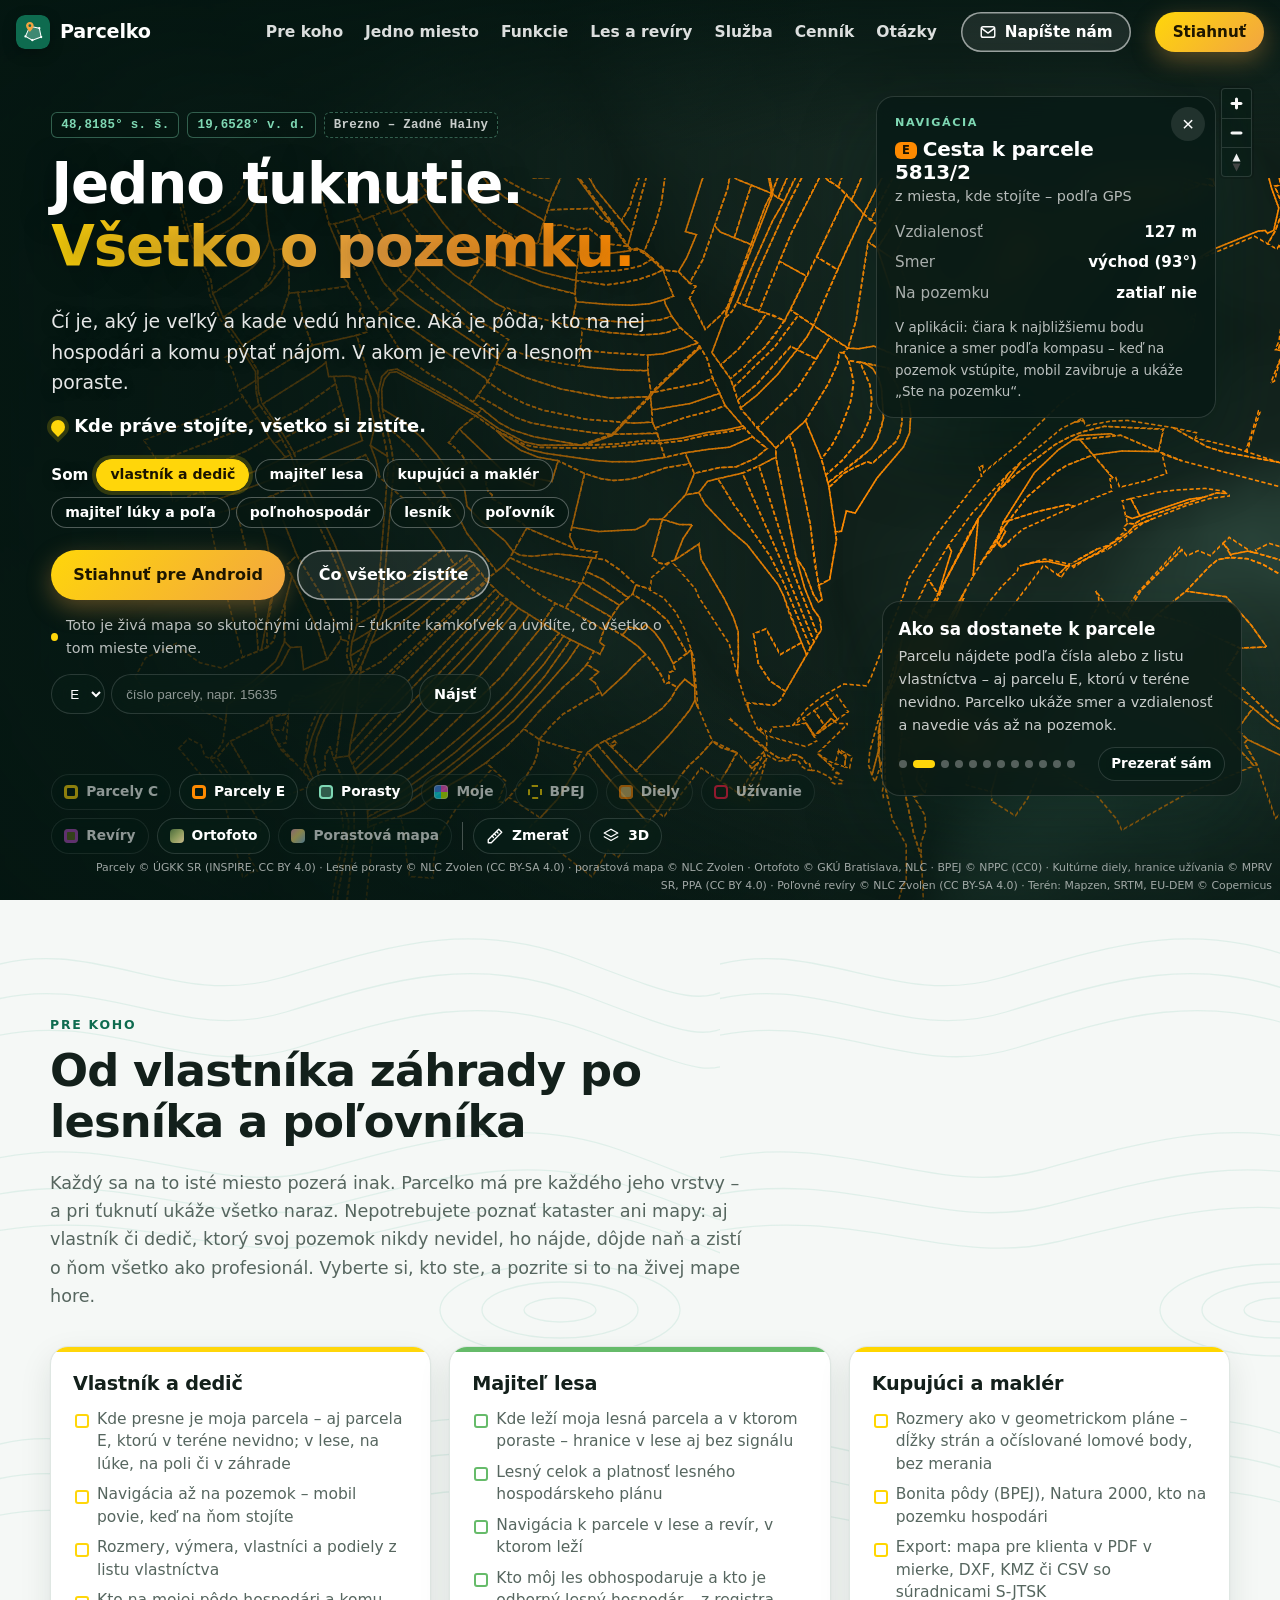
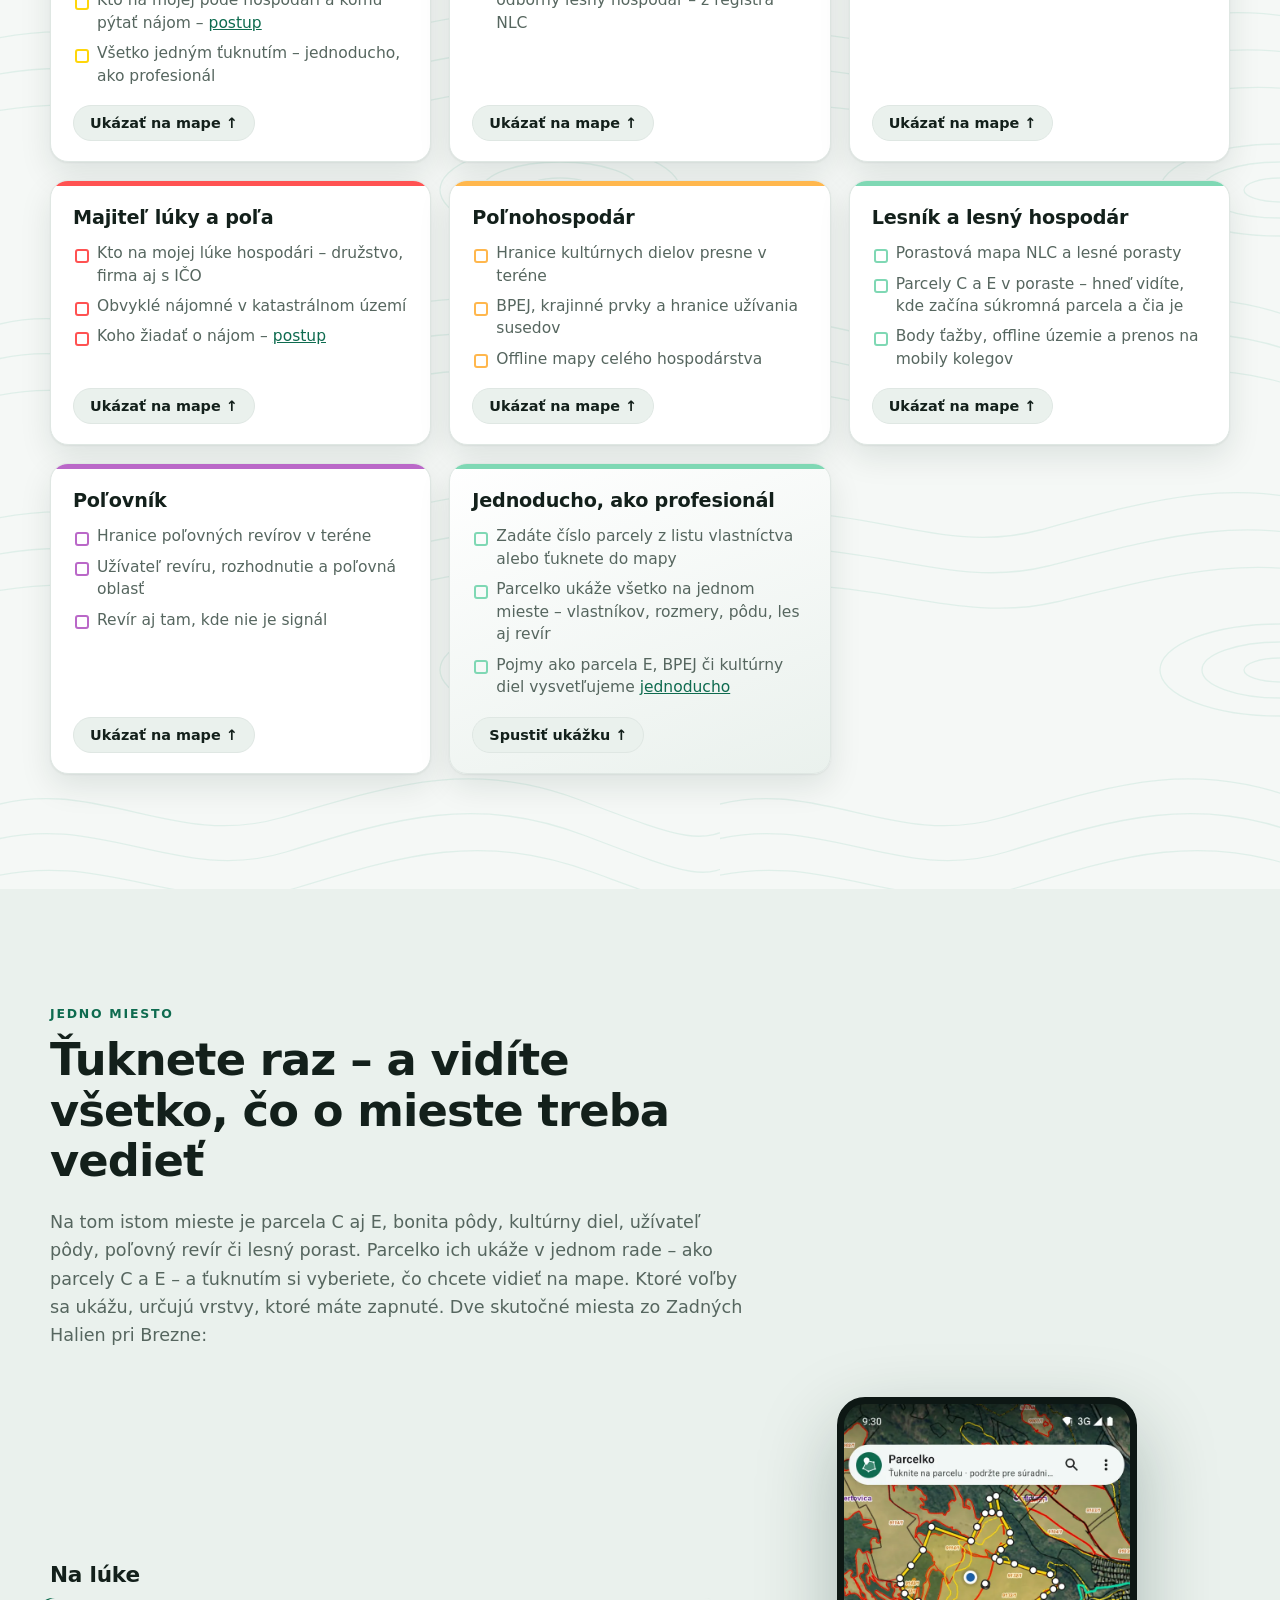
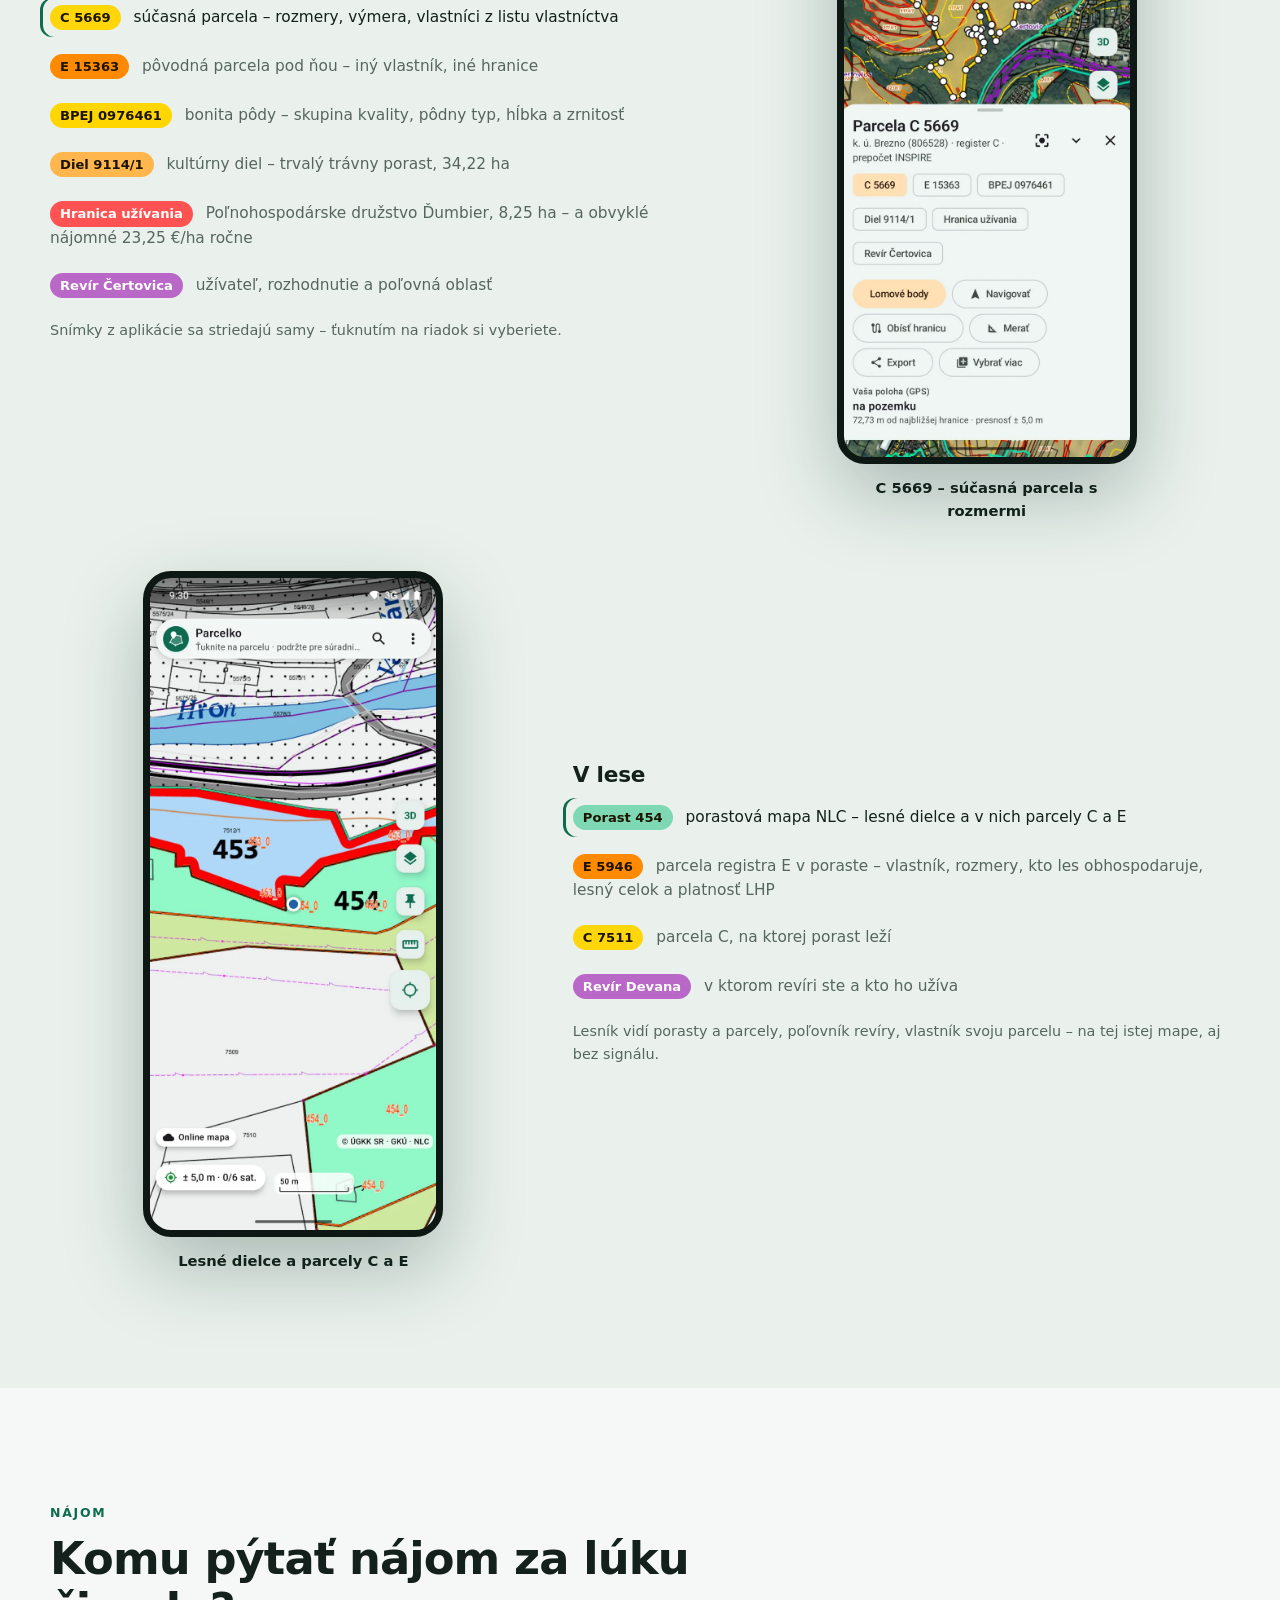
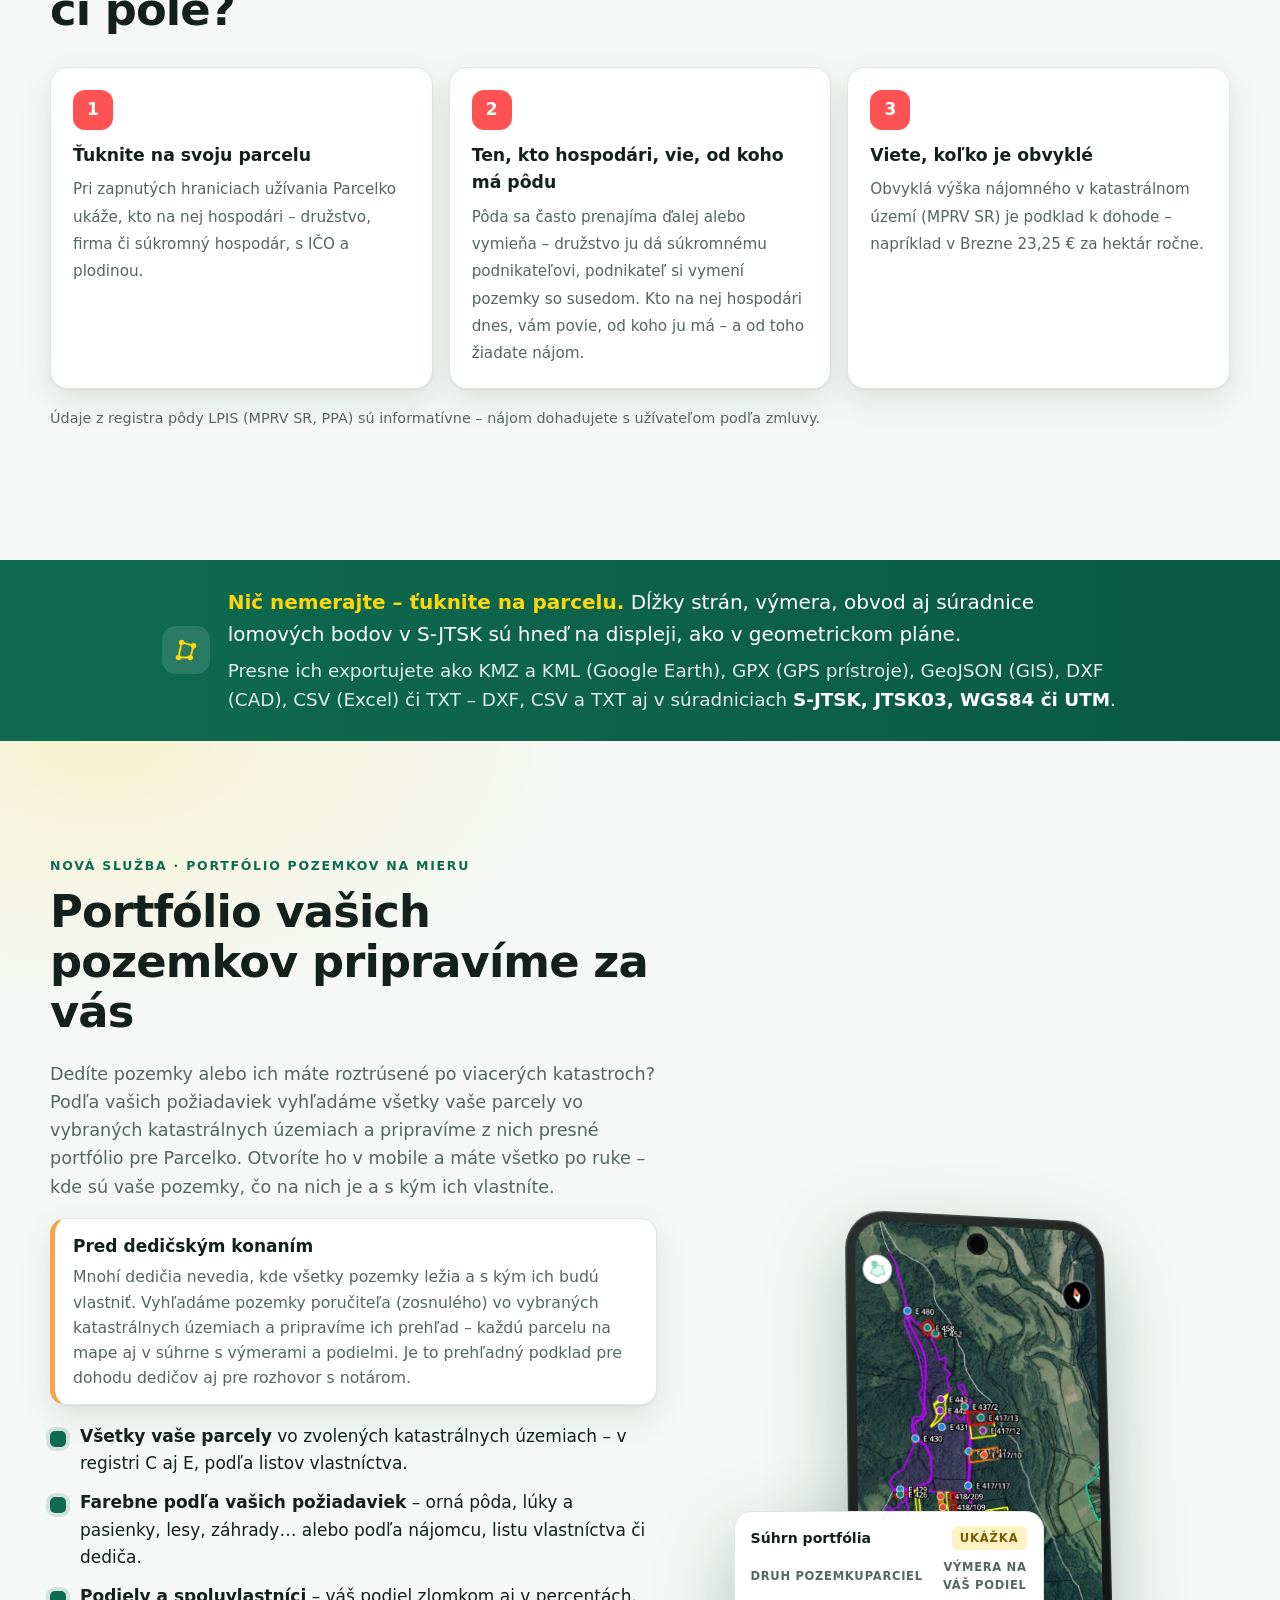
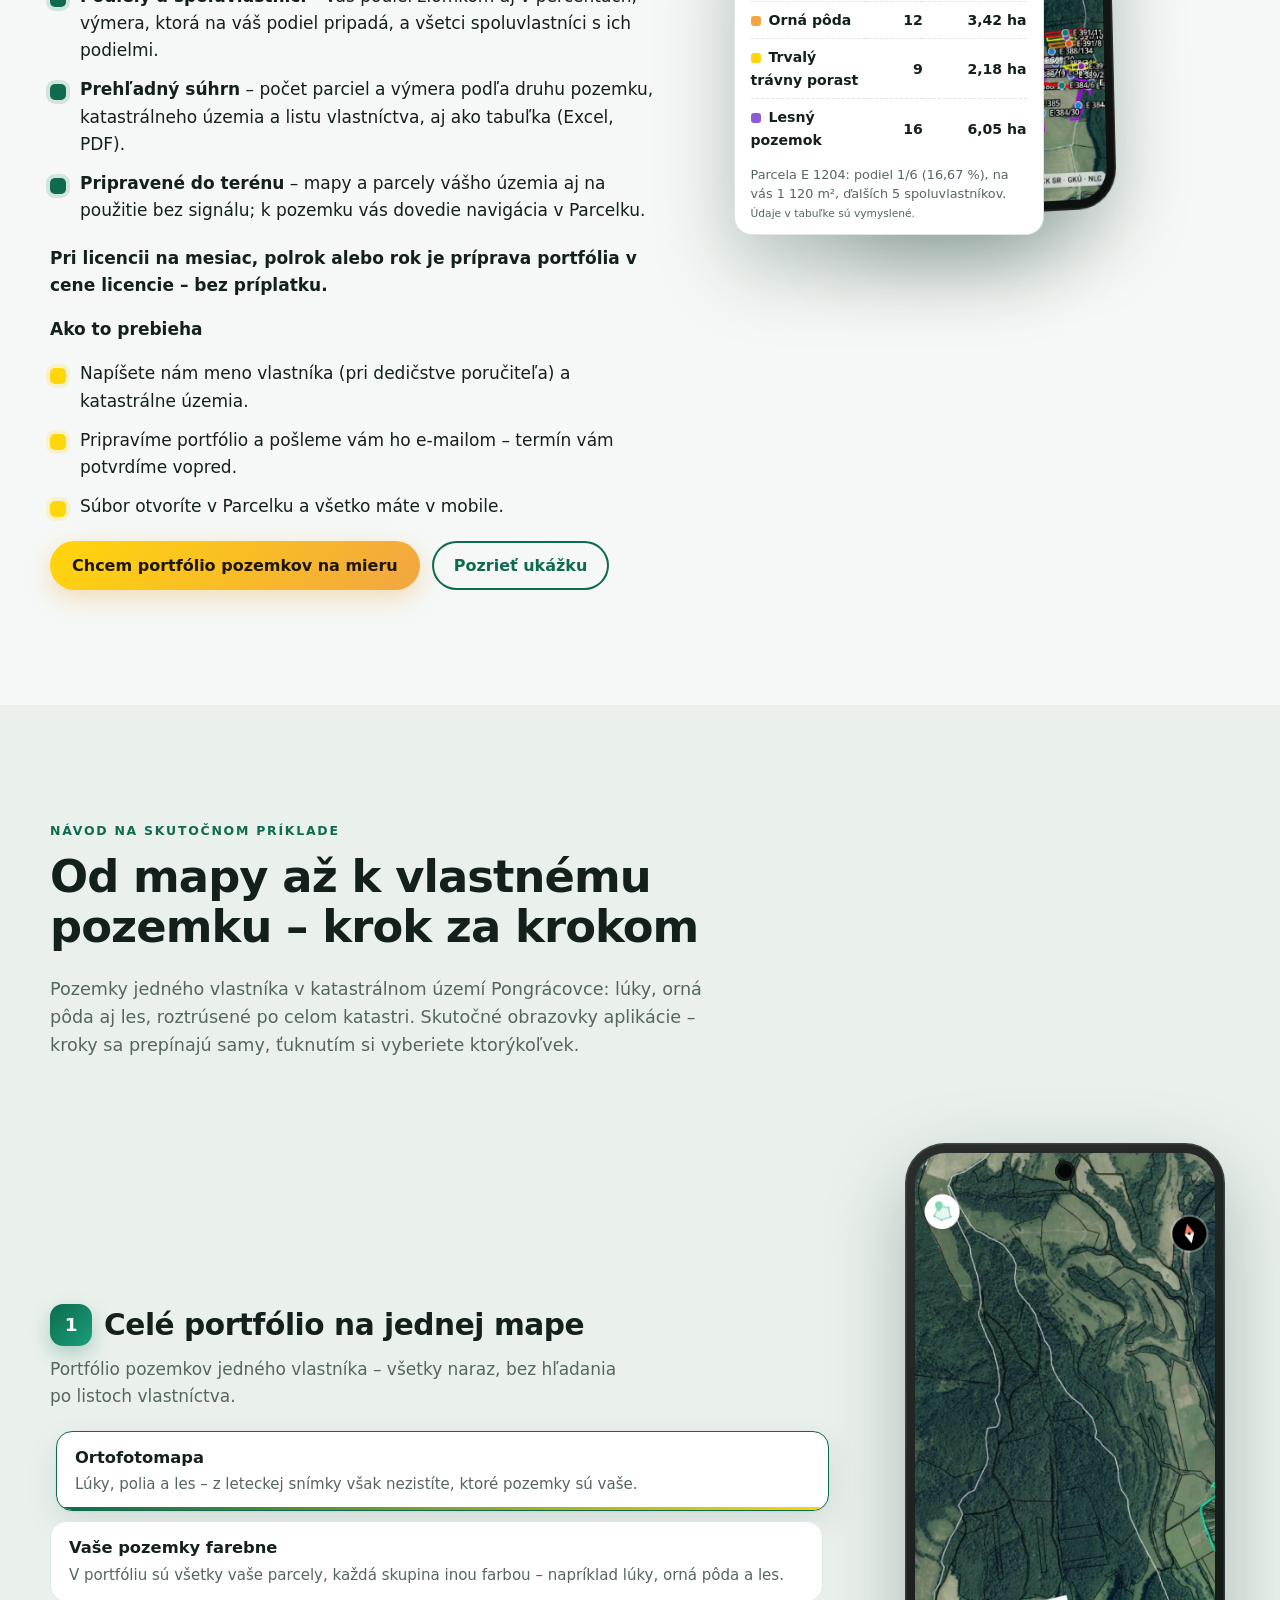
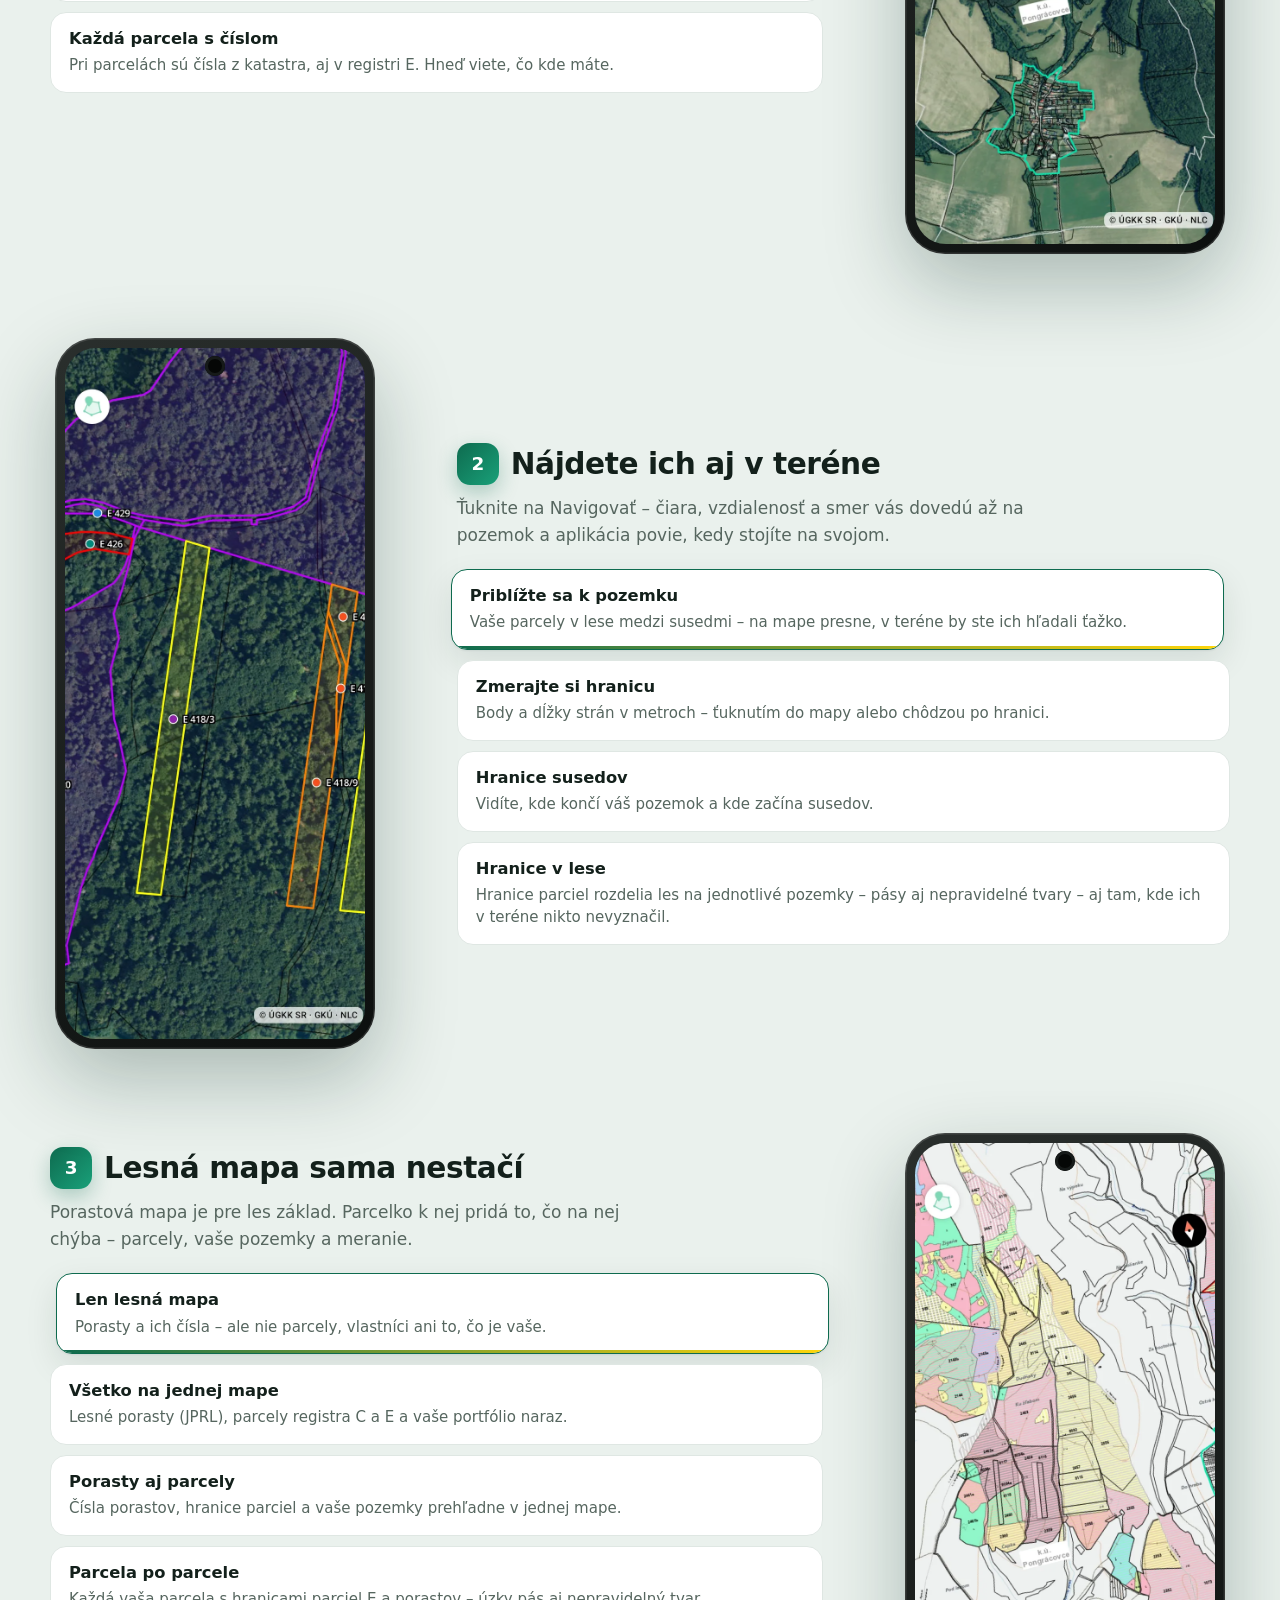
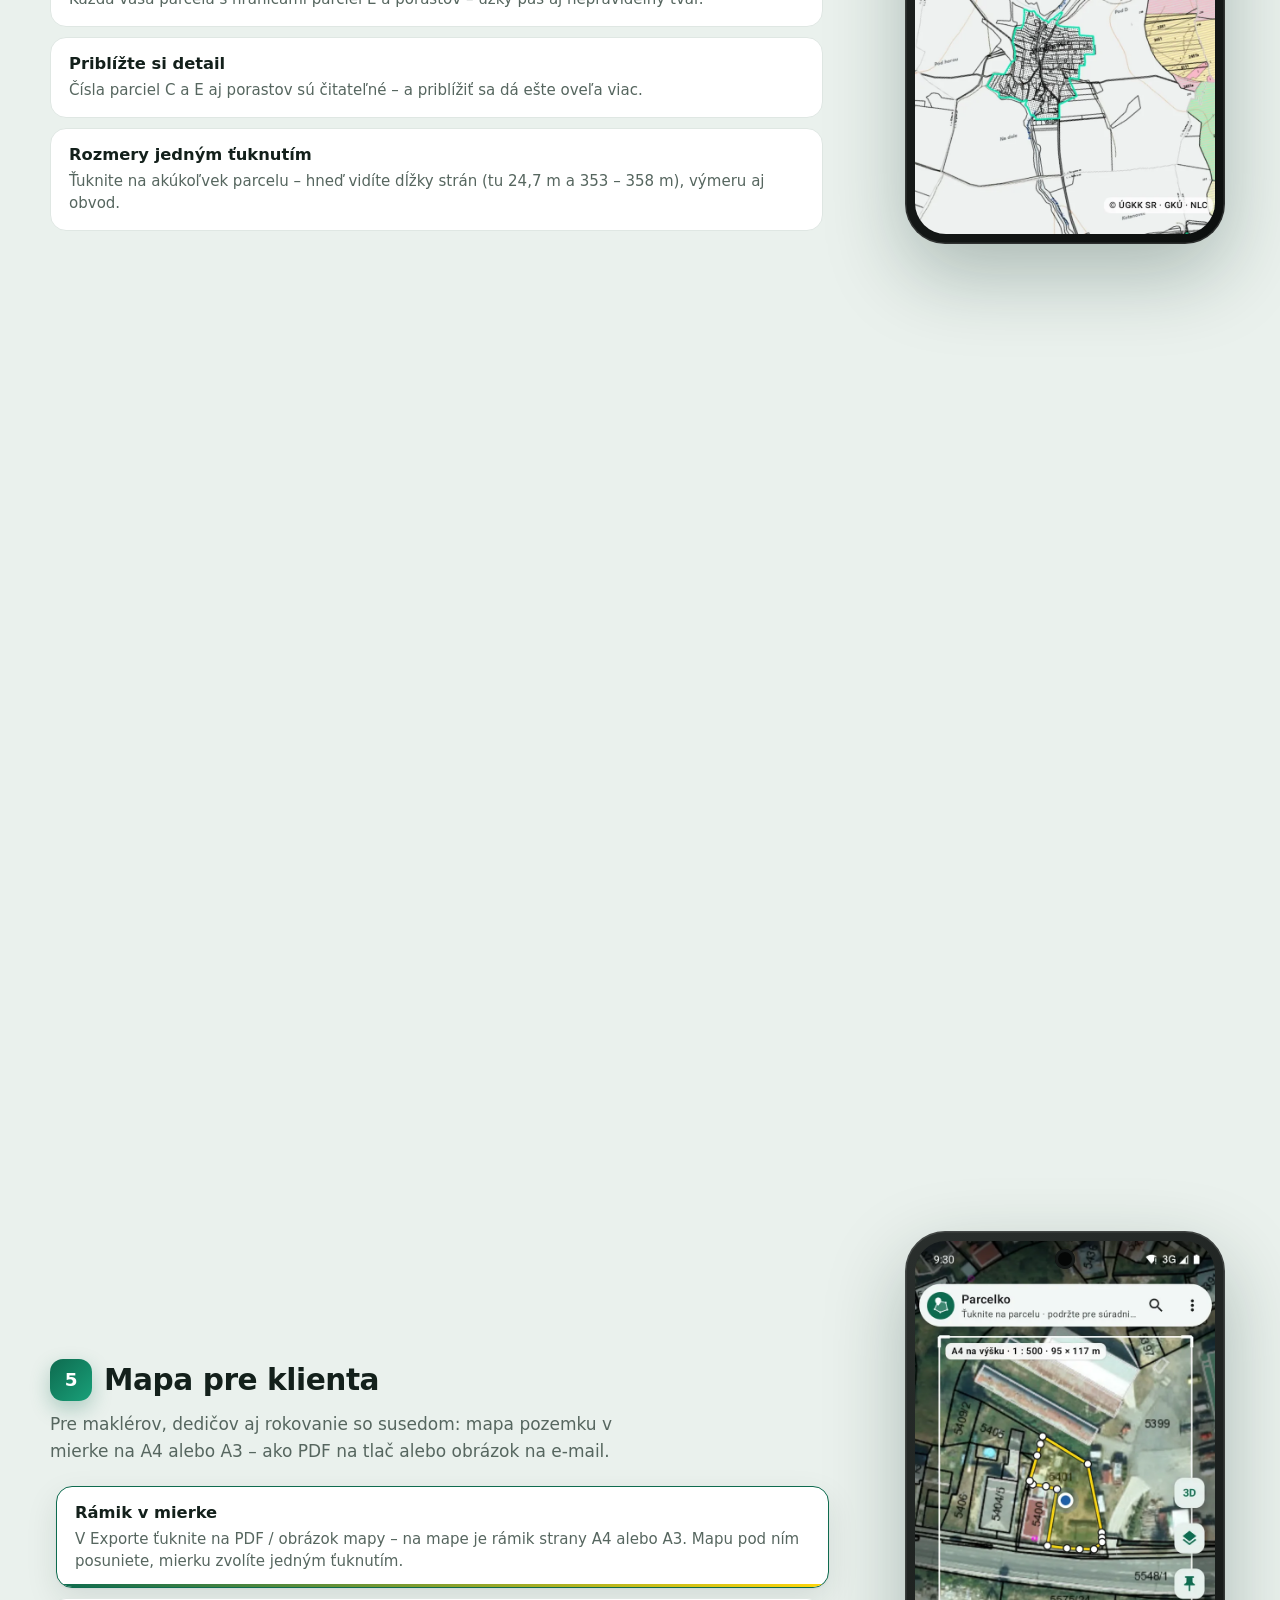
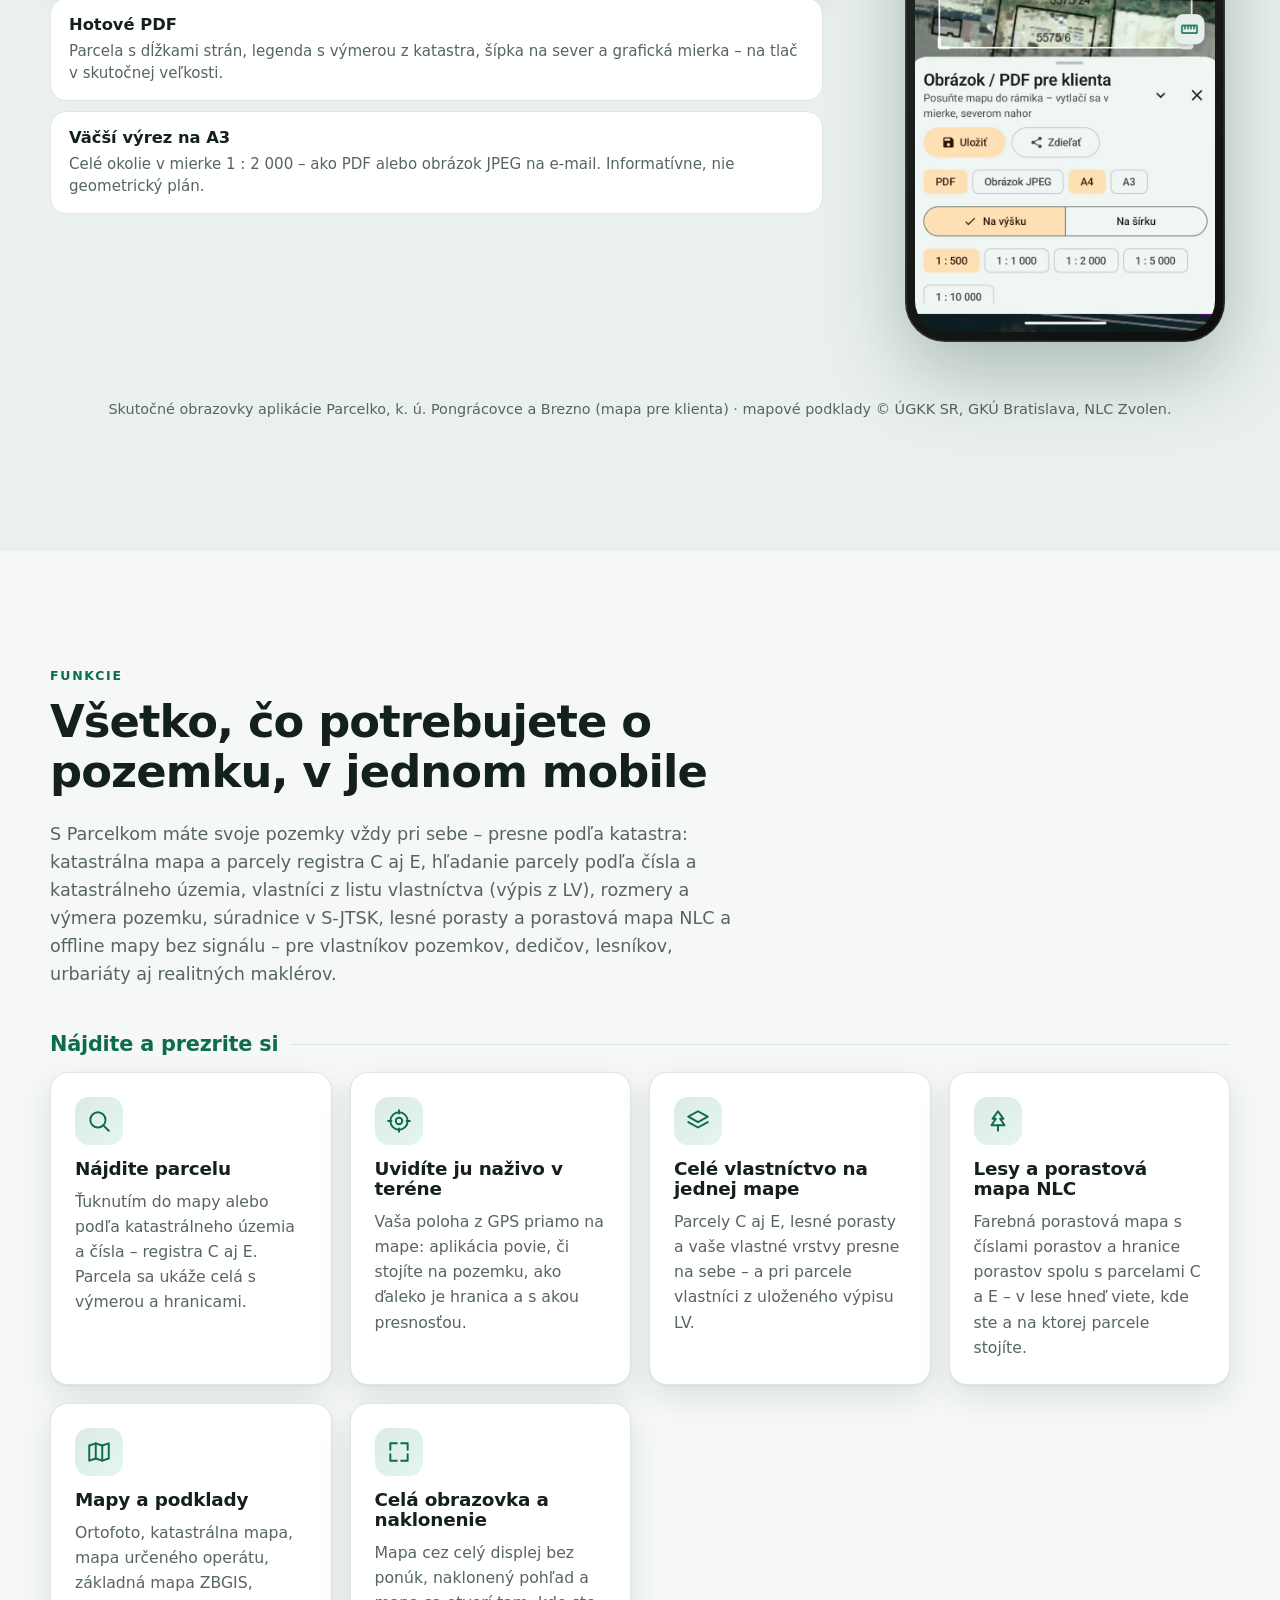
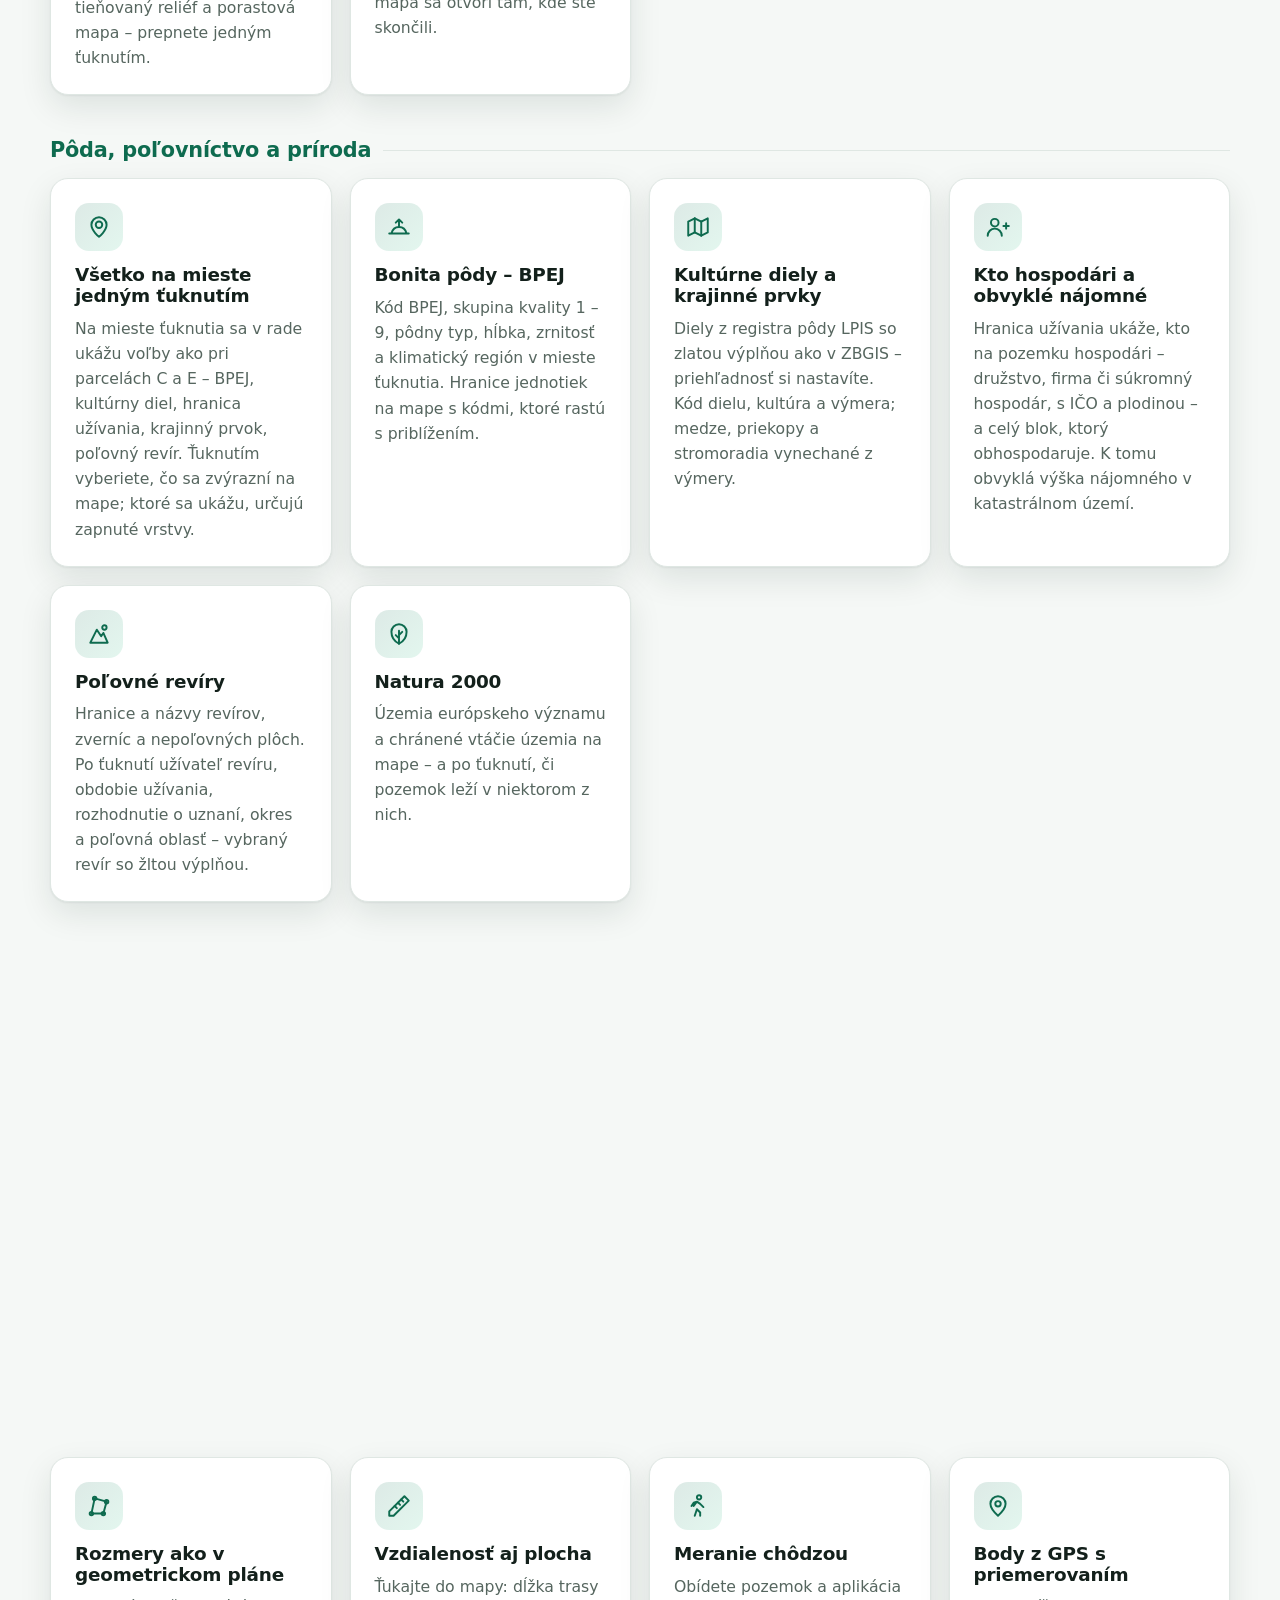
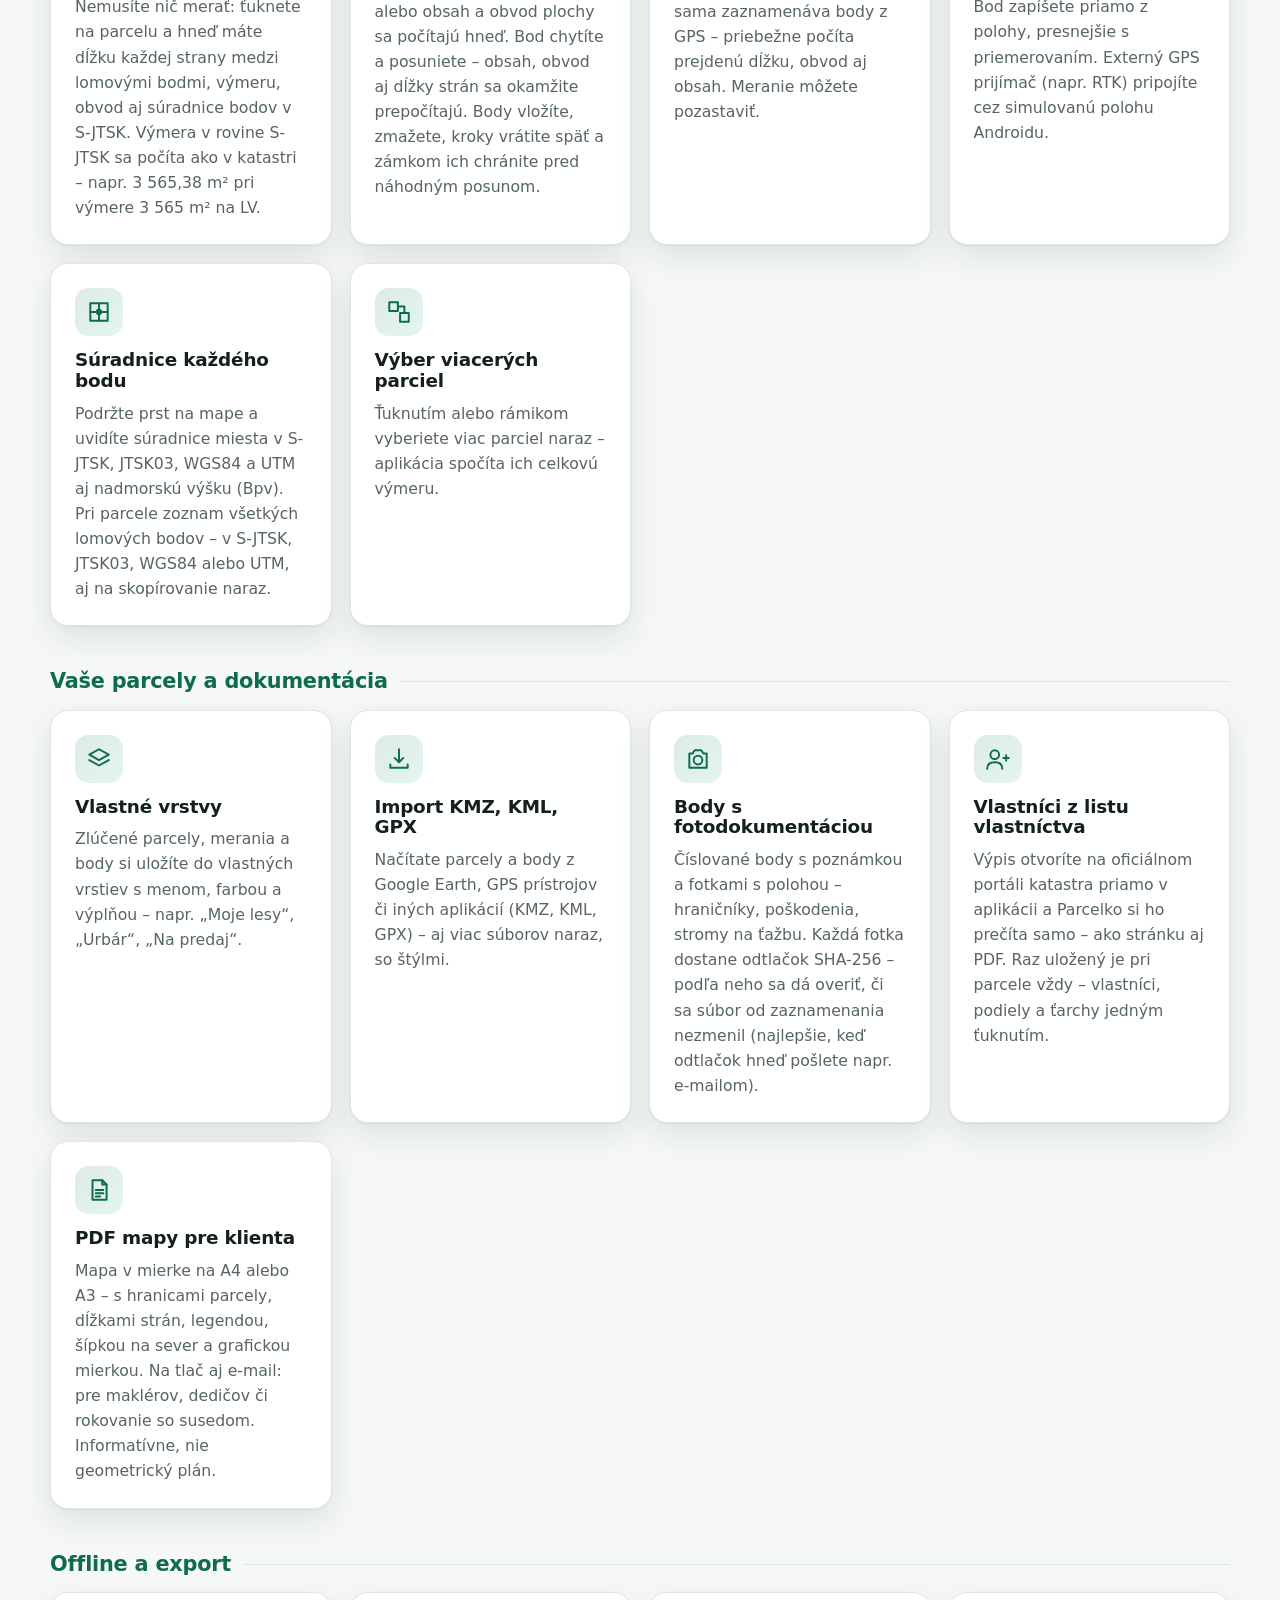
==== index.html @ 8e9192cf "Obchodné a licenčné podmienky (odstúpenie, vzorový formulár, reklamácie, zodpovednosť), súhlas s dod" ====
<!doctype html>
<html lang="sk">
<head>
<meta charset="utf-8">
<meta name="viewport" content="width=device-width, initial-scale=1, viewport-fit=cover">
<title>Parcelko – všetko o pozemku jedným ťuknutím: kataster, pôda, revíry a les v mobile</title>
<meta name="description" content="Jedno ťuknutie – všetko o pozemku: parcely C aj E, rozmery a vlastníci, bonita pôdy (BPEJ), kultúrne diely, kto na pozemku hospodári a obvyklé nájomné, poľovné revíry, lesné porasty a offline mapy. Aplikácia pre Android.">
<meta name="robots" content="index, follow">
<meta name="keywords" content="kataster, kataster nehnuteľností, katastrálna mapa, aplikácia na kataster, parcela, parcely C a E, register E, číslo parcely, hľadanie parcely, list vlastníctva, výpis z LV, vlastník pozemku, výmera pozemku, meranie pozemku, zmerať pozemok mobilom, hranice pozemku, lomové body, súradnice S-JTSK, geometrický plán, lesné porasty, porastová mapa, urbariát, offline mapa, GPS, ortofotomapa, ZBGIS, export KMZ DXF">
<link rel="canonical" href="https://parcelko.github.io/">
<meta name="theme-color" content="#0a2e24">
<link rel="icon" type="image/png" sizes="48x48" href="/favicon-48.png">
<link rel="icon" type="image/png" sizes="96x96" href="/favicon-96.png">
<link rel="icon" type="image/png" sizes="144x144" href="/favicon-144.png">
<link rel="icon" type="image/png" sizes="192x192" href="/favicon-192.png">
<link rel="icon" type="image/svg+xml" href="/obrazky/ikona.svg">
<link rel="icon" href="/favicon.ico" sizes="16x16 32x32 48x48">
<link rel="apple-touch-icon" href="/apple-touch-icon.png">
<meta property="og:type" content="website">
<meta property="og:site_name" content="Parcelko">
<meta property="og:locale" content="sk_SK">
<meta property="og:title" content="Parcelko – jedno ťuknutie, všetko o pozemku">
<meta property="og:description" content="Jedno ťuknutie – všetko o pozemku: parcely C a E, rozmery, vlastníci, BPEJ, kultúrne diely, kto hospodári, poľovné revíry, lesné porasty a offline mapy.">
<meta property="og:url" content="https://parcelko.github.io/">
<meta property="og:image" content="https://parcelko.github.io/obrazky/nahlad-zdielanie.jpg">
<meta property="og:image:width" content="1200">
<meta property="og:image:height" content="630">
<meta name="twitter:card" content="summary_large_image">
<script type="application/ld+json">
{
 "@context": "https://schema.org",
 "@graph": [
  {
   "@type": "WebSite",
   "@id": "https://parcelko.github.io/#web",
   "name": "Parcelko",
   "url": "https://parcelko.github.io/",
   "inLanguage": "sk"
  },
  {
   "@type": "Organization",
   "@id": "https://parcelko.github.io/#luberit",
   "name": "LUBERIT s. r. o.",
   "url": "https://parcelko.github.io/",
   "email": "luberit@proton.me",
   "logo": "https://parcelko.github.io/favicon-512.png",
   "taxID": "2122267917",
   "identifier": { "@type": "PropertyValue", "propertyID": "IČO", "value": "56274483" },
   "address": {
    "@type": "PostalAddress",
    "streetAddress": "Pongrácovce 59",
    "postalCode": "053 05",
    "addressLocality": "Pongrácovce",
    "addressCountry": "SK"
   }
  },
  {
   "@type": "Service",
   "@id": "https://parcelko.github.io/#sluzba",
   "name": "Portfólio pozemkov na mieru",
   "serviceType": "Vyhľadanie parciel vlastníka a príprava portfólia pozemkov pre aplikáciu Parcelko",
   "description": "Podľa požiadaviek klienta vyhľadáme všetky jeho parcely registra C a E vo vybraných katastrálnych územiach a pripravíme portfólio pre Parcelko: farebné rozlíšenie podľa druhu pozemku, podiely zlomkom aj v percentách, výmera na podiel, spoluvlastníci a súhrn ako tabuľka (Excel, PDF). Pri licencii na mesiac, polrok alebo rok je príprava v cene licencie; vhodné aj ako prehľad nehnuteľností pred dedičským konaním.",
   "provider": { "@id": "https://parcelko.github.io/#luberit" },
   "areaServed": { "@type": "Country", "name": "Slovensko" },
   "url": "https://parcelko.github.io/#sluzba"
  },
  {
   "@type": "SoftwareApplication",
   "@id": "https://parcelko.github.io/#aplikacia",
   "name": "Parcelko",
   "alternateName": [
    "Parcelko – kataster v mobile",
    "aplikácia na kataster"
   ],
   "description": "Jedno ťuknutie – všetko o pozemku: parcely C aj E, rozmery a vlastníci, bonita pôdy (BPEJ), kultúrne diely, kto na pozemku hospodári a obvyklé nájomné, poľovné revíry, lesné porasty a offline mapy. Aplikácia pre Android.",
   "url": "https://parcelko.github.io/",
   "inLanguage": "sk",
   "operatingSystem": "Android 8 a novší",
   "softwareVersion": "0.5.4",
   "applicationCategory": "UtilitiesApplication",
   "applicationSubCategory": "Kataster nehnuteľností, mapy a meranie pozemkov",
   "downloadUrl": "https://github.com/Parcelko/parcelko.github.io/releases/latest/download/Parcelko.apk",
   "image": "https://parcelko.github.io/obrazky/nahlad-zdielanie.jpg",
   "screenshot": [
    "https://parcelko.github.io/obrazky/app-hladanie.webp",
    "https://parcelko.github.io/obrazky/app-rozmery.webp",
    "https://parcelko.github.io/obrazky/app-porastova.webp",
    "https://parcelko.github.io/obrazky/app-parcela-e-tmava.webp",
    "https://parcelko.github.io/obrazky/app-vyber.webp",
    "https://parcelko.github.io/obrazky/app-lomove-body.webp"
   ],
   "featureList": [
    "Katastrálna mapa a parcely registra C aj E",
    "Hľadanie parcely podľa čísla a katastrálneho územia",
    "Rozmery parcely ako v geometrickom pláne – dĺžky strán, výmera, obvod",
    "Súradnice lomových bodov v S-JTSK, JTSK03, WGS84 a UTM",
    "Vlastníci z listu vlastníctva (výpis z LV)",
    "Meranie plochy, vzdialenosti a meranie chôdzou s GPS",
    "Lesné porasty a porastová mapa NLC",
    "Pešia navigácia k parcele a k bodu s upozornením pri odchode z pozemku",
    "Obchôdzka hranice po lomových bodoch",
    "Zadanie súradníc a zoznamu bodov z geometrického plánu, navigácia na ne",
    "Mapa pre klienta v mierke ako PDF alebo obrázok (A4, A3)",
    "Offline mapy bez signálu",
    "Export KMZ, KML, GPX, GeoJSON, DXF, CSV a TXT"
   ],
   "keywords": "kataster, kataster nehnuteľností, katastrálna mapa, aplikácia na kataster, parcela, parcely C a E, register E, číslo parcely, hľadanie parcely, list vlastníctva, výpis z LV, vlastník pozemku, výmera pozemku, meranie pozemku, zmerať pozemok mobilom, hranice pozemku, lomové body, súradnice S-JTSK, geometrický plán, lesné porasty, porastová mapa, urbariát, offline mapa, GPS, ortofotomapa, ZBGIS, export KMZ DXF",
   "offers": {
    "@type": "AggregateOffer",
    "priceCurrency": "EUR",
    "lowPrice": "4.90",
    "highPrice": "49.90",
    "offerCount": "4",
    "url": "https://parcelko.github.io/#cennik"
   },
   "publisher": {
    "@id": "https://parcelko.github.io/#luberit"
   }
  },
  {
   "@type": "FAQPage",
   "@id": "https://parcelko.github.io/#otazky",
   "mainEntity": [
    {
     "@type": "Question",
     "name": "Ako zistiť vlastníka pozemku?",
     "acceptedAnswer": {
      "@type": "Answer",
      "text": "Ťuknite na parcelu a zvoľte „Zistiť vlastníkov“ – otvorí sa oficiálny katastrálny portál ÚGKK s predvyplneným katastrálnym územím a číslom parcely. Výpis z listu vlastníctva (LV) stačí na portáli zobraziť – Parcelko si ho prečíta samo a uloží; odvtedy sú vlastníci, podiely a ťarchy pri parcele jedným ťuknutím."
     }
    },
    {
     "@type": "Question",
     "name": "Ako zistím, kto hospodári na mojej lúke a komu pýtať nájom?",
     "acceptedAnswer": {
      "@type": "Answer",
      "text": "Zapnite vrstvu Hranice užívania a ťuknite na svoju parcelu – Parcelko ukáže, kto na nej hospodári (družstvo, firma alebo súkromný hospodár) s IČO a plodinou, a obvyklú výšku nájomného v katastrálnom území. Ak pôdu ten, kto na nej hospodári, prenajal alebo vymenil ďalej, povie vám, od koho ju má – a od toho žiadate nájom. Údaje sú z registra pôdy LPIS (MPRV SR, PPA) a sú informatívne."
     }
    },
    {
     "@type": "Question",
     "name": "Čo je BPEJ a načo mi je?",
     "acceptedAnswer": {
      "@type": "Answer",
      "text": "BPEJ (bonitovaná pôdno-ekologická jednotka) je sedemmiestny kód kvality poľnohospodárskej pôdy – klimatický región, pôdny typ, sklon, hĺbka a zrnitosť. Parcelko ukáže kód aj skupinu kvality od 1 (najlepšia) po 9 v mieste ťuknutia. Hodí sa pri kúpe, predaji, nájme aj dedení pozemku; údaje NPPC sú informatívne, záväzne ich určuje Pôdna služba."
     }
    },
    {
     "@type": "Question",
     "name": "Vidím v Parcelku poľovný revír a jeho užívateľa?",
     "acceptedAnswer": {
      "@type": "Answer",
      "text": "Áno. Po zapnutí vrstvy Poľovné revíry vidíte na mape hranice a názvy revírov, zverníc a nepoľovných plôch. Po ťuknutí Parcelko ukáže užívateľa revíru (poľovnícke združenie), obdobie užívania, rozhodnutie o uznaní, okres a poľovnú oblasť; vybraný revír sa vyplní žltou. Hranice máte aj v teréne bez signálu, ak si územie stiahnete."
     }
    },
    {
     "@type": "Question",
     "name": "Čo všetko zistím z jedného miesta na mape?",
     "acceptedAnswer": {
      "@type": "Answer",
      "text": "Ťuknite kamkoľvek alebo sa postavte na miesto v teréne – Parcelko ukáže v jednom rade parcelu C aj E, a pri zapnutých vrstvách aj BPEJ, kultúrny diel, hranicu užívania, krajinný prvok, poľovný revír a lesný porast. Ťuknutím vyberiete, čo sa zvýrazní na mape; pri parcele máte rozmery, výmeru a vlastníkov, pri ostatných ich údaje."
     }
    },
    {
     "@type": "Question",
     "name": "Pripravíte mi prehľad všetkých mojich pozemkov?",
     "acceptedAnswer": {
      "@type": "Answer",
      "text": "Áno – službou Portfólio pozemkov na mieru. Podľa vašich požiadaviek vyhľadáme všetky vaše parcely vo vybraných katastrálnych územiach (register C aj E), farebne ich rozlíšime podľa druhu pozemku alebo vašich kritérií a pri každej uvedieme váš podiel zlomkom aj v percentách, výmeru, ktorá naň pripadá, a spoluvlastníkov. Portfólio otvoríte v Parcelku v mobile, súhrn dostanete aj ako tabuľku (Excel, PDF). Pri licencii na mesiac, polrok alebo rok je príprava portfólia v cene licencie."
     }
    },
    {
     "@type": "Question",
     "name": "Ako nájsť parcelu podľa čísla?",
     "acceptedAnswer": {
      "@type": "Answer",
      "text": "V hľadaní zadajte katastrálne územie, register (C alebo E) a číslo parcely – parcely E aj s predčíslím, napr. 5-384. Parcela sa ukáže na mape celá, s výmerou a hranicami, a tlačidlom Navigovať vás aplikácia dovedie až na pozemok – ukáže vzdialenosť a smer a povie, kedy už stojíte na svojom."
     }
    },
    {
     "@type": "Question",
     "name": "Ako zistím, kde presne je môj pozemok v teréne?",
     "acceptedAnswer": {
      "@type": "Answer",
      "text": "Na mape vidíte parcelu aj svoju polohu z GPS. Aplikácia ukáže, či stojíte na pozemku, a vzdialenosť k najbližšej hranici. Funguje to aj v lese a na lúke, a so stiahnutou offline mapou aj bez signálu. Presné vytýčenie hraníc robí geodet."
     }
    },
    {
     "@type": "Question",
     "name": "Ako zmerať pozemok mobilom a zistiť výmeru?",
     "acceptedAnswer": {
      "@type": "Answer",
      "text": "Výmeru parcely z katastra uvidíte ťuknutím na ňu – spolu s dĺžkami strán, obvodom a súradnicami lomových bodov. Vlastnú plochu zmeriate ťukaním do mapy, bodmi z GPS alebo chôdzou okolo pozemku; obsah, obvod aj dĺžky sa počítajú priebežne."
     }
    },
    {
     "@type": "Question",
     "name": "Čo je parcela registra C a registra E?",
     "acceptedAnswer": {
      "@type": "Answer",
      "text": "Register C sú súčasné parcely katastrálnej mapy. Register E sú pôvodné parcely podľa pozemkovej knihy (mapa určeného operátu). Na poliach, lúkach a v lesoch sú vlastníci často zapísaní práve na parcelách E, hoci v teréne je to jedna veľká parcela C. Parcelko ukáže oba registre naraz."
     }
    },
    {
     "@type": "Question",
     "name": "Ukazuje Parcelko rozmery ako geometrický plán?",
     "acceptedAnswer": {
      "@type": "Answer",
      "text": "Ukazuje dĺžky strán medzi lomovými bodmi, výmeru, obvod a súradnice bodov v S-JTSK podľa katastrálnej mapy – v rovnakej podobe ako geometrický plán. Geometrický plán na právne úkony však vyhotovuje autorizovaný geodet."
     }
    },
    {
     "@type": "Question",
     "name": "Funguje to aj v lese a pri ťažbe dreva?",
     "acceptedAnswer": {
      "@type": "Answer",
      "text": "Áno. Porastová mapa NLC a hranice lesných porastov s číslami porastov sa zobrazia spolu s parcelami C a E, takže pri ťažbe vidíte, či porast nezasahuje do cudzích parciel. Užitočné pre lesníkov, urbariáty a pozemkové spoločenstvá."
     }
    },
    {
     "@type": "Question",
     "name": "Dá sa vytlačiť mapa pozemku v mierke?",
     "acceptedAnswer": {
      "@type": "Answer",
      "text": "Áno. V Exporte alebo v ponuke zvoľte Obrázok / PDF mapy, vyberte papier A4 alebo A3, orientáciu a mierku (1 : 500 až 1 : 10 000) a posuňte mapu do rámika. Parcelko pripraví PDF alebo obrázok s hranicami parcely, dĺžkami strán, legendou, šípkou na sever a grafickou mierkou. Pri tlači nastavte skutočnú veľkosť (100 %). Je to informatívny výstup, nie geometrický plán."
     }
    },
    {
     "@type": "Question",
     "name": "Dovedie ma aplikácia k bodom z geometrického plánu?",
     "acceptedAnswer": {
      "@type": "Answer",
      "text": "Áno. V ponuke zvoľte Zadať súradnice a zadajte alebo vložte súradnice v S-JTSK, JTSK03, WGS84 či UTM – aj celý zoznam bodov z geometrického plánu (číslo bodu, Y a X na riadok). Parcelko body ukáže na mape, navigáciou vás k nim dovedie bod po bode a uloží ich ako vrstvu. Poloha je z GPS mobilu (spravidla 2 – 10 m), takže ide o orientačné hľadanie, nie o vytýčenie – to robí geodet."
     }
    },
    {
     "@type": "Question",
     "name": "Upozorní ma aplikácia, keď vyjdem zo svojho pozemku?",
     "acceptedAnswer": {
      "@type": "Answer",
      "text": "Áno. Počas navigácie k parcele Parcelko ukáže, kedy stojíte na pozemku, a keď z neho vyjdete, mobil zavibruje a aplikácia ukáže, kam sa vrátiť – napríklad pri ťažbe dreva či kosení. Funguje, kým máte Parcelko otvorené na obrazovke (počas navigácie displej nezhasne)."
     }
    },
    {
     "@type": "Question",
     "name": "Aké súradnice a formáty vie aplikácia exportovať?",
     "acceptedAnswer": {
      "@type": "Answer",
      "text": "Formáty KMZ a KML (Google Earth), GPX (GPS prístroje) a GeoJSON (GIS) – tie sú vždy vo WGS84, ako to vyžaduje formát – a DXF (CAD), CSV (Excel) a TXT so súradnicami v S-JTSK (JTSK), JTSK03, WGS84 alebo UTM 34N."
     }
    },
    {
     "@type": "Question",
     "name": "Funguje Parcelko bez internetu?",
     "acceptedAnswer": {
      "@type": "Answer",
      "text": "Áno. Vyznačte územie a stiahnite si mapy aj parcely vopred – v lese bez signálu potom vidíte hranice, čísla parciel, výmery aj svoju polohu. Bez internetu nefunguje aktivácia licencie, hľadanie parcely podľa čísla, portál katastra a podrobnosti, ktoré sa zisťujú ťuknutím (BPEJ, diel, užívateľ, revír) – mapy týchto vrstiev však v stiahnutom území vidíte. Uložené výpisy LV máte aj offline."
     }
    },
    {
     "@type": "Question",
     "name": "Ako presné sú súradnice a merania?",
     "acceptedAnswer": {
      "@type": "Answer",
      "text": "Súradnice lomových bodov zodpovedajú katastrálnej mape – prevod súradníc je overený s odchýlkou najviac 6 milimetrov (0,006 m) a výmera sa počíta rovnako ako v katastri. Presnosť samotnej katastrálnej mapy závisí od územia – pri nečíselných mapách a parcelách E môžu byť hranice od skutočnosti posunuté o decimetre až metre. Presnosť polohy z GPS mobilu je spravidla 2 – 10 m. Na vytýčenie hraníc v teréne potrebujete geodeta."
     }
    },
    {
     "@type": "Question",
     "name": "Je to oficiálna aplikácia katastra?",
     "acceptedAnswer": {
      "@type": "Answer",
      "text": "Nie. Parcelko vyvíja slovenská firma LUBERIT s. r. o."
     }
    },
    {
     "@type": "Question",
     "name": "Čo keď vymením mobil?",
     "acceptedAnswer": {
      "@type": "Answer",
      "text": "Licencia je viazaná na jeden mobil. Pri výmene nám pošlite nový kód zariadenia a pošleme nový aktivačný odkaz. Vrstvy a merania si prenesiete exportom (KMZ), stiahnuté územie tlačidlom „Poslať“ – rovnako ho pošlete aj kolegovi. Kolega potrebuje vlastnú licenciu."
     }
    },
    {
     "@type": "Question",
     "name": "Ukladáte moje údaje?",
     "acceptedAnswer": {
      "@type": "Answer",
      "text": "Údaje, ktoré v aplikácii vytvoríte – parcely, merania, fotky, výpisy z LV – sú len vo vašom mobile; aplikácia ich nikam neposiela. Evidujeme len údaje potrebné na licenciu (meno, kód zariadenia, platnosť) a pri službe Portfólio pozemkov na mieru podklady na jeho prípravu. Podrobnosti v zásadách ochrany osobných údajov."
     }
    }
   ]
  }
 ]
}
</script>
<link rel="stylesheet" href="vendor/maplibre-gl-5.6.0.css">
<link rel="stylesheet" href="styl.css">
</head>
<body>

<header class="lista" id="lista">
  <a class="znacka" href="#" aria-label="Parcelko – úvod"><img src="obrazky/ikona.svg" alt="" width="34" height="34"><span>Parcelko</span></a>
  <span class="heslo-lista" aria-hidden="true">Kde práve stojíte, všetko si zistíte.</span>
  <nav id="hlavna-ponuka" aria-label="Hlavná ponuka">
    <a href="#pre-koho">Pre koho</a>
    <a href="#z-jedneho-miesta">Jedno miesto</a>
    <a href="#funkcie">Funkcie</a>
    <a href="#les">Les a revíry</a>
    <a href="#sluzba">Služba</a>
    <a href="#cennik">Cenník</a>
    <a href="#otazky">Otázky</a>
  </nav>
  <button type="button" class="ponuka-tlacidlo" id="ponuka-tlacidlo" aria-label="Ponuka" aria-expanded="false" aria-controls="hlavna-ponuka"><svg viewBox="0 0 24 24" aria-hidden="true"><path d="M4 7h16M4 12h16M4 17h16"/></svg></button>
  <a class="tlacidlo male obrys napiste" href="#kontakt" aria-label="Napíšte nám"><svg viewBox="0 0 24 24" aria-hidden="true"><rect x="3" y="5" width="18" height="14" rx="2.5"/><path d="m4 7.5 8 6 8-6"/></svg><span>Napíšte nám</span></a>
  <a class="tlacidlo male" href="#stiahnut">Stiahnuť</a>
</header>

<main>
<!-- ============================================================ 3D mapa: skutočné údaje Brezno – Zadné Halny -->
<section class="hero" aria-label="Interaktívna mapa katastra">
  <div class="mapa-obal">
  <div id="mapa3d" class="mapa3d" role="application" aria-label="Mapa – Brezno, Zadné Halny. Ťuknite na miesto a uvidíte všetko, čo o ňom vieme."></div>
  <div class="hero-zatienenie" aria-hidden="true"></div>
  <div class="prehliadka" id="prehliadka" aria-live="polite">
    <div class="sc-text"><strong id="sc-nazov">Ukážka Parcelka</strong><span id="sc-popis">Brezno – Zadné Halny</span></div>
    <div class="sc-spodok"><span class="bodky" id="sc-bodky" aria-hidden="true"></span>
      <button type="button" class="cip" id="sc-tlacidlo" aria-pressed="true">Prezerať sám</button></div>
  </div>
  <aside class="karta-mapy" id="karta" hidden aria-live="polite">
    <button type="button" class="zavriet" id="zavriet" aria-label="Zavrieť">×</button>
    <div id="obsah-karty"></div>
  </aside>
  <div class="meranie-panel" id="meranie-panel" hidden aria-live="polite">
    <div><span class="popis">Obsah</span><strong id="m-obsah">–</strong></div>
    <div><span class="popis">Obvod</span><strong id="m-obvod">–</strong></div>
    <button type="button" class="cip" id="m-zmazat">Zmazať</button>
  </div>
  </div>

  <div class="hero-text">
    <p class="suradnice" id="suradnice" aria-label="Stred mapy"><span>48,8188° s. š.</span><span>19,6670° v. d.</span><span>Brezno – Zadné Halny</span></p>
    <h1>Jedno ťuknutie.<br><span class="zvyraznene">Všetko o pozemku.</span></h1>
    <p class="podtitul">Čí je, aký je veľký a kade vedú hranice. Aká je pôda, kto na nej hospodári a komu pýtať nájom.
      V akom je revíri a lesnom poraste.</p>
    <p class="heslo">Kde práve stojíte, všetko si zistíte.</p>
    <div class="som" role="group" aria-label="Ukážka podľa toho, kto ste">
      <span class="som-nadpis">Som</span>
      <button type="button" class="rola" data-rola="0" aria-pressed="false">vlastník a dedič</button>
      <button type="button" class="rola" data-rola="6" aria-pressed="false">majiteľ lesa</button>
      <button type="button" class="rola" data-rola="1" aria-pressed="false">kupujúci a maklér</button>
      <button type="button" class="rola" data-rola="2" aria-pressed="false">majiteľ lúky a poľa</button>
      <button type="button" class="rola" data-rola="3" aria-pressed="false">poľnohospodár</button>
      <button type="button" class="rola" data-rola="4" aria-pressed="false">lesník</button>
      <button type="button" class="rola" data-rola="5" aria-pressed="false">poľovník</button>
    </div>
    <div class="akcie">
      <a class="tlacidlo" href="#stiahnut">Stiahnuť pre Android</a>
      <a class="tlacidlo obrys" href="#z-jedneho-miesta">Čo všetko zistíte</a>
    </div>
    <p class="napoveda" id="napoveda">Toto je živá mapa so skutočnými údajmi – ťuknite kamkoľvek a uvidíte, čo všetko o tom mieste vieme.</p>
    <form class="hladaj" id="hladaj" role="search" aria-label="Hľadať parcelu v ukážke">
      <select id="h-reg" aria-label="Register"><option value="C">C</option><option value="E" selected>E</option></select>
      <input id="h-cislo" placeholder="číslo parcely, napr. 15635" aria-label="Číslo parcely" autocomplete="off" spellcheck="false">
      <button class="cip" type="submit">Nájsť</button>
    </form>
  </div>

  <div class="ovladanie" role="group" aria-label="Vrstvy a nástroje mapy">
    <button type="button" class="cip zap" data-vrstva="c" aria-pressed="true"><i class="farba c"></i>Parcely C</button>
    <button type="button" class="cip zap" data-vrstva="e" aria-pressed="true"><i class="farba e"></i>Parcely E</button>
    <button type="button" class="cip zap" data-vrstva="lesy" aria-pressed="true"><i class="farba les"></i>Porasty</button>
    <button type="button" class="cip zap" data-vrstva="moje" aria-pressed="true"><i class="farba moje"></i>Moje</button>
    <button type="button" class="cip" data-vrstva="bpej" aria-pressed="false"><i class="farba bpej"></i>BPEJ</button>
    <button type="button" class="cip" data-vrstva="diely" aria-pressed="false"><i class="farba diely"></i>Diely</button>
    <button type="button" class="cip" data-vrstva="uzivanie" aria-pressed="false"><i class="farba uzivanie"></i>Užívanie</button>
    <button type="button" class="cip" data-vrstva="reviry" aria-pressed="false"><i class="farba reviry"></i>Revíry</button>
    <button type="button" class="cip zap" data-podklad="orto" aria-pressed="true"><i class="farba orto"></i>Ortofoto</button>
    <button type="button" class="cip" data-podklad="porastova" aria-pressed="false"><i class="farba porastova"></i>Porastová mapa</button>
    <span class="oddelovac" aria-hidden="true"></span>
    <button type="button" class="cip nastroj" id="meranie" aria-pressed="false">
      <svg viewBox="0 0 24 24" aria-hidden="true"><path d="M3 17 17 3l4 4L7 21H3z"/><path d="m14 6 2 2M11 9l2 2M8 12l2 2"/></svg>Zmerať</button>
    <button type="button" class="cip nastroj" id="pohlad" aria-pressed="false" title="3D terén (ukážka na webe)">
      <svg viewBox="0 0 24 24" aria-hidden="true"><path d="m12 3 9 5-9 5-9-5 9-5Z"/><path d="m3 13 9 5 9-5"/></svg><span>3D</span></button>
  </div>

  <p class="mapa-zdroje">Parcely © ÚGKK SR (INSPIRE, CC BY 4.0) · Lesné porasty © NLC Zvolen (CC BY-SA 4.0) · porastová mapa © NLC Zvolen · Ortofoto © GKÚ Bratislava, NLC ·
    BPEJ © NPPC (CC0) · Kultúrne diely, hranice užívania © MPRV SR, PPA (CC BY 4.0) · Poľovné revíry © NLC Zvolen (CC BY-SA 4.0) · Terén: Mapzen, SRTM, EU-DEM © Copernicus</p>
</section>

<!-- ============================================================ pre koho: rozcestník podľa toho, kto ste -->
<section class="sekcia" id="pre-koho">
  <p class="nadtitul">Pre koho</p>
  <h2>Od vlastníka záhrady po lesníka a poľovníka</h2>
  <p class="uvod">Každý sa na to isté miesto pozerá inak. Parcelko má pre každého jeho vrstvy – a pri ťuknutí ukáže všetko naraz.
    Nepotrebujete poznať kataster ani mapy: aj vlastník či dedič, ktorý svoj pozemok nikdy nevidel, ho nájde, dôjde naň a zistí
    o ňom všetko ako profesionál. Vyberte si, kto ste, a pozrite si to na živej mape hore.</p>
  <div class="mriezka roly-karty">
    <article class="rola-karta odhal" style="--farba-roly: var(--c)">
      <h3>Vlastník a dedič</h3>
      <ul><li>Kde presne je moja parcela – aj parcela E, ktorú v teréne nevidno; v lese, na lúke, na poli či v záhrade</li>
        <li>Navigácia až na pozemok – mobil povie, keď na ňom stojíte</li>
        <li>Rozmery, výmera, vlastníci a podiely z listu vlastníctva</li>
        <li>Kto na mojej pôde hospodári a komu pýtať nájom – <a href="#najom">postup</a></li>
        <li>Všetko jedným ťuknutím – jednoducho, ako profesionál</li></ul>
      <button type="button" class="ukaz-rolu" data-rola="0">Ukázať na mape</button>
    </article>
    <article class="rola-karta odhal" style="--farba-roly: #66BB6A">
      <h3>Majiteľ lesa</h3>
      <ul><li>Kde leží moja lesná parcela a v ktorom poraste – hranice v lese aj bez signálu</li>
        <li>Lesný celok a platnosť lesného hospodárskeho plánu</li>
        <li>Navigácia k parcele v lese a revír, v ktorom leží</li>
        <li>Kto môj les obhospodaruje a kto je odborný lesný hospodár – z registra NLC</li></ul>
      <button type="button" class="ukaz-rolu" data-rola="6">Ukázať na mape</button>
    </article>
    <article class="rola-karta odhal" style="--farba-roly: #FFD600">
      <h3>Kupujúci a maklér</h3>
      <ul><li>Rozmery ako v geometrickom pláne – dĺžky strán a očíslované lomové body, bez merania</li>
        <li>Bonita pôdy (BPEJ), Natura 2000, kto na pozemku hospodári</li>
        <li>Export: mapa pre klienta v PDF v mierke, DXF, KMZ či CSV so súradnicami S-JTSK</li></ul>
      <button type="button" class="ukaz-rolu" data-rola="1">Ukázať na mape</button>
    </article>
    <article class="rola-karta odhal" style="--farba-roly: #FF5252">
      <h3>Majiteľ lúky a poľa</h3>
      <ul><li>Kto na mojej lúke hospodári – družstvo, firma aj s IČO</li><li>Obvyklé nájomné v katastrálnom území</li>
        <li>Koho žiadať o nájom – <a href="#najom">postup</a></li></ul>
      <button type="button" class="ukaz-rolu" data-rola="2">Ukázať na mape</button>
    </article>
    <article class="rola-karta odhal" style="--farba-roly: #FFB74D">
      <h3>Poľnohospodár</h3>
      <ul><li>Hranice kultúrnych dielov presne v teréne</li><li>BPEJ, krajinné prvky a hranice užívania susedov</li>
        <li>Offline mapy celého hospodárstva</li></ul>
      <button type="button" class="ukaz-rolu" data-rola="3">Ukázať na mape</button>
    </article>
    <article class="rola-karta odhal" style="--farba-roly: var(--les)">
      <h3>Lesník a lesný hospodár</h3>
      <ul><li>Porastová mapa NLC a lesné porasty</li><li>Parcely C a E v poraste – hneď vidíte, kde začína súkromná parcela a čia je</li>
        <li>Body ťažby, offline územie a prenos na mobily kolegov</li></ul>
      <button type="button" class="ukaz-rolu" data-rola="4">Ukázať na mape</button>
    </article>
    <article class="rola-karta odhal" style="--farba-roly: #BA68C8">
      <h3>Poľovník</h3>
      <ul><li>Hranice poľovných revírov v teréne</li><li>Užívateľ revíru, rozhodnutie a poľovná oblasť</li>
        <li>Revír aj tam, kde nie je signál</li></ul>
      <button type="button" class="ukaz-rolu" data-rola="5">Ukázať na mape</button>
    </article>
    <article class="rola-karta rola-karta-kazdy odhal" style="--farba-roly: var(--zelena-svetla)">
      <h3>Jednoducho, ako profesionál</h3>
      <ul><li>Zadáte číslo parcely z listu vlastníctva alebo ťuknete do mapy</li>
        <li>Parcelko ukáže všetko na jednom mieste – vlastníkov, rozmery, pôdu, les aj revír</li>
        <li>Pojmy ako parcela E, BPEJ či kultúrny diel vysvetľujeme <a href="#pojmy">jednoducho</a></li></ul>
      <button type="button" class="ukaz-rolu" data-rola="0">Spustiť ukážku</button>
    </article>
  </div>
</section>

<!-- ============================================================ jedno miesto – všetko o ňom (snímky z aplikácie) -->
<section class="sekcia jemna" id="z-jedneho-miesta">
  <p class="nadtitul">Jedno miesto</p>
  <h2>Ťuknete raz – a vidíte všetko, čo o mieste treba vedieť</h2>
  <p class="uvod">Na tom istom mieste je parcela C aj E, bonita pôdy, kultúrny diel, užívateľ pôdy, poľovný revír či lesný porast.
    Parcelko ich ukáže v jednom rade – ako parcely C a E – a ťuknutím si vyberiete, čo chcete vidieť na mape. Ktoré voľby sa ukážu,
    určujú vrstvy, ktoré máte zapnuté. Dve skutočné miesta zo Zadných Halien pri Brezne:</p>
  <div class="miesto odhal" data-striedaj>
    <div class="miesto-text">
      <h3>Na lúke</h3>
      <ul class="volby-legenda">
        <li data-i="0" role="button" tabindex="0" aria-pressed="true" data-popis="C 5669 – súčasná parcela s rozmermi"><b class="v-c">C 5669</b> súčasná parcela – rozmery, výmera, vlastníci z listu vlastníctva</li>
        <li data-i="1" role="button" tabindex="0" aria-pressed="false" data-popis="E 15363 – pôvodná parcela pod ňou"><b class="v-e">E 15363</b> pôvodná parcela pod ňou – iný vlastník, iné hranice</li>
        <li data-i="2" role="button" tabindex="0" aria-pressed="false" data-popis="BPEJ 0976461 – bonita pôdy"><b class="v-bpej">BPEJ 0976461</b> bonita pôdy – skupina kvality, pôdny typ, hĺbka a zrnitosť</li>
        <li data-i="3" role="button" tabindex="0" aria-pressed="false" data-popis="Diel 9114/1 – kultúrny diel"><b class="v-diel">Diel 9114/1</b> kultúrny diel – trvalý trávny porast, 34,22 ha</li>
        <li data-i="4" role="button" tabindex="0" aria-pressed="false" data-popis="Kto na lúke hospodári a nájomné"><b class="v-uziv">Hranica užívania</b> Poľnohospodárske družstvo Ďumbier, 8,25 ha – a obvyklé nájomné 23,25 €/ha ročne</li>
        <li data-i="5" role="button" tabindex="0" aria-pressed="false" data-popis="Revír Čertovica"><b class="v-revir">Revír Čertovica</b> užívateľ, rozhodnutie a poľovná oblasť</li>
      </ul>
      <p class="poznamka">Snímky z aplikácie sa striedajú samy – ťuknutím na riadok si vyberiete.</p>
    </div>
    <figure class="miesto-telefon">
      <div class="telefon-snimky">
        <img class="aktivna" src="obrazky/miesto-luka-c.webp" alt="Parcelko na lúke: vybraná parcela C 5669 s dĺžkami strán" width="720" height="1600" loading="lazy" decoding="async">
        <img src="obrazky/miesto-luka-e.webp" alt="Parcelko na lúke: vybraná pôvodná parcela E 15363" width="720" height="1600" loading="lazy" decoding="async">
        <img src="obrazky/miesto-luka-bpej.webp" alt="Parcelko na lúke: bonita pôdy BPEJ 0976461" width="720" height="1600" loading="lazy" decoding="async">
        <img src="obrazky/miesto-luka-diel.webp" alt="Parcelko: vybraný kultúrny diel 9114/1 so zlatou výplňou" width="720" height="1600" loading="lazy" decoding="async">
        <img src="obrazky/miesto-luka-uzivanie.webp" alt="Parcelko: hranica užívania – kto na lúke hospodári a obvyklé nájomné" width="720" height="1600" loading="lazy" decoding="async">
        <img src="obrazky/miesto-luka-revir.webp" alt="Parcelko: poľovný revír Čertovica so žltou výplňou" width="720" height="1600" loading="lazy" decoding="async">
      </div>
      <figcaption class="miesto-popis">C 5669 – súčasná parcela s rozmermi</figcaption>
    </figure>
  </div>
  <div class="miesto obratene odhal" data-striedaj>
    <div class="miesto-text">
      <h3>V lese</h3>
      <ul class="volby-legenda">
        <li data-i="0" role="button" tabindex="0" aria-pressed="true" data-popis="Lesné dielce a parcely C a E"><b class="v-les">Porast 454</b> porastová mapa NLC – lesné dielce a v nich parcely C a E</li>
        <li data-i="1" role="button" tabindex="0" aria-pressed="false" data-popis="E 5946 – súkromná parcela v poraste"><b class="v-e">E 5946</b> parcela registra E v poraste – vlastník, rozmery, kto les obhospodaruje, lesný celok a platnosť LHP</li>
        <li data-i="2" role="button" tabindex="0" aria-pressed="false" data-popis="C 7511 – parcela C pod porastom"><b class="v-c">C 7511</b> parcela C, na ktorej porast leží</li>
        <li data-i="3" role="button" tabindex="0" aria-pressed="false" data-popis="Revír Devana"><b class="v-revir">Revír Devana</b> v ktorom revíri ste a kto ho užíva</li>
      </ul>
      <p class="poznamka">Lesník vidí porasty a parcely, poľovník revíry, vlastník svoju parcelu – na tej istej mape, aj bez signálu.</p>
    </div>
    <figure class="miesto-telefon">
      <div class="telefon-snimky">
        <img class="aktivna" src="obrazky/miesto-les-porasty.webp" alt="Parcelko v lese: porastová mapa NLC s lesnými dielcami a parcelami C a E" width="720" height="1600" loading="lazy" decoding="async">
        <img src="obrazky/miesto-les-e.webp" alt="Parcelko: parcela E 5946 v lesnom poraste na porastovej mape" width="720" height="1600" loading="lazy" decoding="async">
        <img src="obrazky/miesto-les-c.webp" alt="Parcelko: parcela C 7511 pod lesným porastom" width="720" height="1600" loading="lazy" decoding="async">
        <img src="obrazky/miesto-les-revir.webp" alt="Parcelko: poľovný revír Devana v lese" width="720" height="1600" loading="lazy" decoding="async">
      </div>
      <figcaption class="miesto-popis">Lesné dielce a parcely C a E</figcaption>
    </figure>
  </div>
</section>

<!-- ============================================================ komu pýtať nájom -->
<section class="sekcia" id="najom">
  <p class="nadtitul">Nájom</p>
  <h2>Komu pýtať nájom za lúku či pole?</h2>
  <ol class="kroky-najom">
    <li class="odhal"><strong>Ťuknite na svoju parcelu</strong>
      <span>Pri zapnutých hraniciach užívania Parcelko ukáže, kto na nej hospodári – družstvo, firma či súkromný hospodár, s IČO a plodinou.</span></li>
    <li class="odhal"><strong>Ten, kto hospodári, vie, od koho má pôdu</strong>
      <span>Pôda sa často prenajíma ďalej alebo vymieňa – družstvo ju dá súkromnému podnikateľovi, podnikateľ si vymení pozemky so susedom.
        Kto na nej hospodári dnes, vám povie, od koho ju má – a od toho žiadate nájom.</span></li>
    <li class="odhal"><strong>Viete, koľko je obvyklé</strong>
      <span>Obvyklá výška nájomného v katastrálnom území (MPRV SR) je podklad k dohode – napríklad v Brezne 23,25 € za hektár ročne.</span></li>
  </ol>
  <p class="poznamka">Údaje z registra pôdy LPIS (MPRV SR, PPA) sú informatívne – nájom dohadujete s užívateľom podľa zmluvy.</p>
</section>

<!-- ============================================================ hlavná správa -->
<section class="sprava-pruh" aria-label="Hlavná výhoda">
  <span class="ikona"><svg viewBox="0 0 24 24"><path d="M5 19 8 5l11 3-3 11z"/><circle cx="5" cy="19" r="1.6"/><circle cx="8" cy="5" r="1.6"/><circle cx="19" cy="8" r="1.6"/><circle cx="16" cy="19" r="1.6"/></svg></span>
  <p><strong>Nič nemerajte – ťuknite na parcelu.</strong> Dĺžky strán, výmera, obvod aj súradnice lomových bodov v S-JTSK sú hneď na displeji,
    ako v geometrickom pláne. <span class="export-riadok">Presne ich exportujete ako KMZ a KML (Google Earth), GPX (GPS prístroje), GeoJSON (GIS),
    DXF (CAD), CSV (Excel) či TXT – DXF, CSV a TXT aj v súradniciach <b>S-JTSK, JTSK03, WGS84 či UTM</b>.</span></p>
</section>

<!-- ============================================================ služba: portfólio pozemkov na mieru -->
<section class="sekcia sluzba" id="sluzba">
  <div class="dve-stlpce">
    <div class="odhal">
      <p class="nadtitul">Nová služba · Portfólio pozemkov na mieru</p>
      <h2>Portfólio vašich pozemkov pripravíme za vás</h2>
      <p class="uvod">Dedíte pozemky alebo ich máte roztrúsené po viacerých katastroch? Podľa vašich požiadaviek vyhľadáme
        všetky vaše parcely vo vybraných katastrálnych územiach a pripravíme z nich presné portfólio pre Parcelko. Otvoríte ho
        v mobile a máte všetko po ruke – kde sú vaše pozemky, čo na nich je a s kým ich vlastníte.</p>
      <div class="sluzba-dedicstvo">
        <strong>Pred dedičským konaním</strong>
        <p>Mnohí dedičia nevedia, kde všetky pozemky ležia a s kým ich budú vlastniť. Vyhľadáme pozemky poručiteľa (zosnulého)
          vo vybraných katastrálnych územiach a pripravíme ich prehľad – každú parcelu na mape aj v súhrne s výmerami a podielmi.
          Je to prehľadný podklad pre dohodu dedičov aj pre rozhovor s notárom.</p>
      </div>
      <ul class="zoznam fajky">
        <li><strong>Všetky vaše parcely</strong> vo zvolených katastrálnych územiach – v registri C aj E, podľa listov vlastníctva.</li>
        <li><strong>Farebne podľa vašich požiadaviek</strong> – orná pôda, lúky a pasienky, lesy, záhrady… alebo podľa nájomcu,
          listu vlastníctva či dediča.</li>
        <li><strong>Podiely a spoluvlastníci</strong> – váš podiel zlomkom aj v percentách, výmera, ktorá na váš podiel pripadá,
          a všetci spoluvlastníci s ich podielmi.</li>
        <li><strong>Prehľadný súhrn</strong> – počet parciel a výmera podľa druhu pozemku, katastrálneho územia a listu vlastníctva,
          aj ako tabuľka (Excel, PDF).</li>
        <li><strong>Pripravené do terénu</strong> – mapy a parcely vášho územia aj na použitie bez signálu; k pozemku vás dovedie
          navigácia v Parcelku.</li>
      </ul>
      <p class="sluzba-cena">Pri licencii na mesiac, polrok alebo rok je príprava portfólia <strong>v cene licencie</strong> – bez príplatku.</p>
      <p><strong>Ako to prebieha</strong></p>
      <ol class="zoznam">
        <li>Napíšete nám meno vlastníka (pri dedičstve poručiteľa) a katastrálne územia.</li>
        <li>Pripravíme portfólio a pošleme vám ho e-mailom – termín vám potvrdíme vopred.</li>
        <li>Súbor otvoríte v Parcelku a všetko máte v mobile.</li>
      </ol>
      <div class="akcie-riadok">
        <a class="tlacidlo" href="#kontakt" data-zaujem="Portfólio pozemkov na mieru">Chcem portfólio pozemkov na mieru</a>
        <a class="tlacidlo druhe" href="#navod">Pozrieť ukážku</a>
      </div>
    </div>
    <div class="sluzba-ukazka odhal">
      <figure class="mobil naklon-vpravo"><img src="obrazky/navod-portfolio-3.webp" alt="Portfólio pozemkov jedného vlastníka na mape – farebne vyznačené parcely s číslami" width="720" height="1600" loading="lazy"></figure>
      <div class="sluzba-tabulka">
        <p class="sluzba-tabulka-nadpis">Súhrn portfólia <span class="stitok">ukážka</span></p>
        <table>
          <thead><tr><th>Druh pozemku</th><th>Parciel</th><th>Výmera na váš podiel</th></tr></thead>
          <tbody>
            <tr><td><i class="bod orna"></i>Orná pôda</td><td>12</td><td>3,42 ha</td></tr>
            <tr><td><i class="bod trava"></i>Trvalý trávny porast</td><td>9</td><td>2,18 ha</td></tr>
            <tr><td><i class="bod les"></i>Lesný pozemok</td><td>16</td><td>6,05 ha</td></tr>
          </tbody>
        </table>
        <p class="sluzba-tabulka-pata">Parcela E 1204: podiel 1/6 (16,67 %), na vás 1&nbsp;120&nbsp;m², ďalších 5 spoluvlastníkov.<br>
          <small>Údaje v tabuľke sú vymyslené.</small></p>
      </div>
    </div>
  </div>
</section>

<!-- ============================================================ návod na skutočnom príklade (k. ú. Pongrácovce) -->
<section class="sekcia jemna" id="navod">
  <p class="nadtitul">Návod na skutočnom príklade</p>
  <h2>Od mapy až k vlastnému pozemku – krok za krokom</h2>
  <p class="uvod">Pozemky jedného vlastníka v katastrálnom území Pongrácovce: lúky, orná pôda aj les, roztrúsené po celom katastri.
    Skutočné obrazovky aplikácie – kroky sa prepínajú samy, ťuknutím si vyberiete ktorýkoľvek.</p>

  <div class="navod odhal" data-navod>
    <div class="navod-text">
      <p class="navod-kapitola"><span>1</span>Celé portfólio na jednej mape</p>
      <p class="navod-popis">Portfólio pozemkov jedného vlastníka – všetky naraz, bez hľadania po listoch vlastníctva.</p>
      <ol class="navod-kroky">
        <li><button type="button" data-krok="0" aria-pressed="true"><strong>Ortofotomapa</strong><span>Lúky, polia a les – z leteckej snímky však nezistíte, ktoré pozemky sú vaše.</span></button></li>
        <li><button type="button" data-krok="1" aria-pressed="false"><strong>Vaše pozemky farebne</strong><span>V portfóliu sú všetky vaše parcely, každá skupina inou farbou – napríklad lúky, orná pôda a les.</span></button></li>
        <li><button type="button" data-krok="2" aria-pressed="false"><strong>Každá parcela s číslom</strong><span>Pri parcelách sú čísla z katastra, aj v registri E. Hneď viete, čo kde máte.</span></button></li>
      </ol>
    </div>
    <div class="navod-mobil">
      <img class="aktivny" src="obrazky/navod-portfolio-1.webp" alt="Ortofotomapa okolia Pongrácoviec bez vyznačených pozemkov" width="720" height="1600" loading="lazy">
      <img src="obrazky/navod-portfolio-2.webp" alt="Pozemky jedného vlastníka farebne vyznačené na ortofotomape" width="720" height="1600" loading="lazy">
      <img src="obrazky/navod-portfolio-3.webp" alt="Vyznačené pozemky s číslami parciel registra E" width="720" height="1600" loading="lazy">
    </div>
  </div>

  <div class="navod obratene odhal" data-navod>
    <div class="navod-text">
      <p class="navod-kapitola"><span>2</span>Nájdete ich aj v teréne</p>
      <p class="navod-popis">Ťuknite na Navigovať – čiara, vzdialenosť a smer vás dovedú až na pozemok a aplikácia povie, kedy stojíte na svojom.</p>
      <ol class="navod-kroky">
        <li><button type="button" data-krok="0" aria-pressed="true"><strong>Priblížte sa k pozemku</strong><span>Vaše parcely v lese medzi susedmi – na mape presne, v teréne by ste ich hľadali ťažko.</span></button></li>
        <li><button type="button" data-krok="1" aria-pressed="false"><strong>Zmerajte si hranicu</strong><span>Body a dĺžky strán v metroch – ťuknutím do mapy alebo chôdzou po hranici.</span></button></li>
        <li><button type="button" data-krok="2" aria-pressed="false"><strong>Hranice susedov</strong><span>Vidíte, kde končí váš pozemok a kde začína susedov.</span></button></li>
        <li><button type="button" data-krok="3" aria-pressed="false"><strong>Hranice v lese</strong><span>Hranice parciel rozdelia les na jednotlivé pozemky – pásy aj nepravidelné tvary – aj tam, kde ich v teréne nikto nevyznačil.</span></button></li>
      </ol>
    </div>
    <div class="navod-mobil">
      <img class="aktivny" src="obrazky/navod-teren-1.webp" alt="Priblížené parcely v lese s vyznačenými pozemkami" width="720" height="1600" loading="lazy">
      <img src="obrazky/navod-teren-2.webp" alt="Meranie hranice – očíslované body a dĺžky strán v metroch" width="720" height="1600" loading="lazy">
      <img src="obrazky/navod-teren-3.webp" alt="Susedné pozemky v lese a ich hranice" width="720" height="1600" loading="lazy">
      <img src="obrazky/navod-teren-4.webp" alt="Les rozdelený hranicami parciel na jednotlivé pozemky" width="720" height="1600" loading="lazy">
    </div>
  </div>

  <div class="navod odhal" data-navod>
    <div class="navod-text">
      <p class="navod-kapitola"><span>3</span>Lesná mapa sama nestačí</p>
      <p class="navod-popis">Porastová mapa je pre les základ. Parcelko k nej pridá to, čo na nej chýba – parcely, vaše pozemky a meranie.</p>
      <ol class="navod-kroky">
        <li><button type="button" data-krok="0" aria-pressed="true"><strong>Len lesná mapa</strong><span>Porasty a ich čísla – ale nie parcely, vlastníci ani to, čo je vaše.</span></button></li>
        <li><button type="button" data-krok="1" aria-pressed="false"><strong>Všetko na jednej mape</strong><span>Lesné porasty (JPRL), parcely registra C a E a vaše portfólio naraz.</span></button></li>
        <li><button type="button" data-krok="2" aria-pressed="false"><strong>Porasty aj parcely</strong><span>Čísla porastov, hranice parciel a vaše pozemky prehľadne v jednej mape.</span></button></li>
        <li><button type="button" data-krok="3" aria-pressed="false"><strong>Parcela po parcele</strong><span>Každá vaša parcela s hranicami parciel E a porastov – úzky pás aj nepravidelný tvar.</span></button></li>
        <li><button type="button" data-krok="4" aria-pressed="false"><strong>Priblížte si detail</strong><span>Čísla parciel C a E aj porastov sú čitateľné – a priblížiť sa dá ešte oveľa viac.</span></button></li>
        <li><button type="button" data-krok="5" aria-pressed="false"><strong>Rozmery jedným ťuknutím</strong><span>Ťuknite na akúkoľvek parcelu – hneď vidíte dĺžky strán (tu 24,7 m a 353 – 358 m), výmeru aj obvod.</span></button></li>
      </ol>
    </div>
    <div class="navod-mobil">
      <img class="aktivny" src="obrazky/navod-les-1.webp" alt="Porastová mapa NLC bez ďalších údajov" width="720" height="1600" loading="lazy">
      <img src="obrazky/navod-les-2.webp" alt="Porastová mapa s lesnými porastmi, parcelami C a E a vlastným portfóliom" width="720" height="1600" loading="lazy">
      <img src="obrazky/navod-les-3.webp" alt="Priblížené porasty, parcely a vyznačené pozemky" width="720" height="1600" loading="lazy">
      <img src="obrazky/navod-les-4.webp" alt="Parcely v lese s hranicami parciel E a porastov" width="720" height="1600" loading="lazy">
      <img src="obrazky/navod-les-5.webp" alt="Priblížený detail – čísla parciel a porastov" width="720" height="1600" loading="lazy">
      <img src="obrazky/navod-les-6.webp" alt="Rozmery parcely jedným ťuknutím – dĺžky strán v metroch" width="720" height="1600" loading="lazy">
    </div>
  </div>
  <div class="navod odhal" data-navod>
    <div class="navod-text">
      <p class="navod-kapitola"><span>4</span>Navigácia v teréne</p>
      <p class="navod-popis">Parcelko vás dovedie na pozemok, ustráži jeho hranicu a nájde aj body z geometrického plánu – aj v lese bez signálu.</p>
      <ol class="navod-kroky">
        <li><button type="button" data-krok="0" aria-pressed="true"><strong>Navigácia až na pozemok</strong><span>Ťuknite na Navigovať – čiara, vzdialenosť a smer podľa kompasu vás dovedú z lúky až k lesnému pásu.</span></button></li>
        <li><button type="button" data-krok="1" aria-pressed="false"><strong>Ste na pozemku</strong><span>Mobil zavibruje a odvtedy stráži hranicu – upozorní vás, keď z pozemku vyjdete.</span></button></li>
        <li><button type="button" data-krok="2" aria-pressed="false"><strong>Upozornenie pri odchode</strong><span>Keď z pozemku vyjdete, mobil zavibruje a ukáže, kam sa vrátiť – pri ťažbe dreva ostanete na svojom.</span></button></li>
        <li><button type="button" data-krok="3" aria-pressed="false"><strong>Navigácia k bodu</strong><span>Podržte prst na mape – napríklad pri hraničníku – a ťuknite na Navigovať sem.</span></button></li>
        <li><button type="button" data-krok="4" aria-pressed="false"><strong>Obchôdzka hranice</strong><span>Od lomového bodu k bodu dookola celej parcely – s číslami bodov, pri každom bode mobil zavibruje.</span></button></li>
        <li><button type="button" data-krok="5" aria-pressed="false"><strong>Body z geometrického plánu</strong><span>Vložte súradnice zo schránky – aj celý zoznam bodov v S-JTSK, JTSK03, WGS84 či UTM.</span></button></li>
        <li><button type="button" data-krok="6" aria-pressed="false"><strong>Navigácia po bodoch</strong><span>Parcelko vás dovedie k jednému bodu za druhým. Orientačne podľa GPS, nie je to vytýčenie.</span></button></li>
      </ol>
    </div>
    <div class="navod-mobil">
      <img class="aktivny" src="obrazky/app-navigacia-pozemok.webp" alt="Navigácia k lesnej parcele E 418/3 – čiara, vzdialenosť a smer" width="720" height="1600" loading="lazy">
      <img src="obrazky/app-na-pozemku.webp" alt="Ste na pozemku – aplikácia upozorní, keď z neho vyjdete" width="720" height="1600" loading="lazy">
      <img src="obrazky/app-mimo-pozemku.webp" alt="Mimo pozemku – vzdialenosť a smer späť na pozemok" width="720" height="1600" loading="lazy">
      <img src="obrazky/app-navigacia-bod.webp" alt="Navigácia k bodu na mape" width="720" height="1600" loading="lazy">
      <img src="obrazky/app-obchodzka.webp" alt="Obchôdzka hranice – lomové body s číslami a cieľový bod" width="720" height="1600" loading="lazy">
      <img src="obrazky/app-zadanie-suradnic.webp" alt="Zadanie súradníc – zoznam bodov z geometrického plánu v S-JTSK" width="720" height="1600" loading="lazy">
      <img src="obrazky/app-navigacia-po-bodoch.webp" alt="Navigácia po zadaných bodoch s číslami bodov na mape" width="720" height="1600" loading="lazy">
    </div>
  </div>
  <div class="navod odhal" data-navod>
    <div class="navod-text">
      <p class="navod-kapitola"><span>5</span>Mapa pre klienta</p>
      <p class="navod-popis">Pre maklérov, dedičov aj rokovanie so susedom: mapa pozemku v mierke na A4 alebo A3 – ako PDF na tlač alebo obrázok na e-mail.</p>
      <ol class="navod-kroky">
        <li><button type="button" data-krok="0" aria-pressed="true"><strong>Rámik v mierke</strong><span>V Exporte ťuknite na PDF / obrázok mapy – na mape je rámik strany A4 alebo A3. Mapu pod ním posuniete, mierku zvolíte jedným ťuknutím.</span></button></li>
        <li><button type="button" data-krok="1" aria-pressed="false"><strong>Hotové PDF</strong><span>Parcela s dĺžkami strán, legenda s výmerou z katastra, šípka na sever a grafická mierka – na tlač v skutočnej veľkosti.</span></button></li>
        <li><button type="button" data-krok="2" aria-pressed="false"><strong>Väčší výrez na A3</strong><span>Celé okolie v mierke 1 : 2 000 – ako PDF alebo obrázok JPEG na e-mail. Informatívne, nie geometrický plán.</span></button></li>
      </ol>
    </div>
    <div class="navod-mobil">
      <img class="aktivny" src="obrazky/app-tlac-ramik.webp" alt="Režim tlače – rámik strany A4 v mierke 1 : 500 nad parcelou C 5401 v Brezne" width="720" height="1600" loading="lazy">
      <img src="obrazky/navod-pdf-a4.webp" alt="Hotové PDF na A4 – parcela C 5401, k. ú. Brezno, v mierke 1 : 500 s dĺžkami strán a legendou" width="720" height="1600" loading="lazy">
      <img src="obrazky/navod-pdf-a3.webp" alt="Obrázok na A3 na šírku – okolie parcely v Brezne v mierke 1 : 2 000" width="720" height="1600" loading="lazy">
    </div>
  </div>
  <p class="poznamka stred navod-zdroj">Skutočné obrazovky aplikácie Parcelko, k.&nbsp;ú. Pongrácovce a Brezno (mapa pre klienta) · mapové podklady © ÚGKK SR, GKÚ Bratislava, NLC Zvolen.</p>
</section>

<!-- ============================================================ funkcie -->
<section class="sekcia" id="funkcie">
  <p class="nadtitul">Funkcie</p>
  <h2>Všetko, čo potrebujete o pozemku, v jednom mobile</h2>
  <p class="uvod">S Parcelkom máte svoje pozemky vždy pri sebe – presne podľa katastra: katastrálna mapa a parcely registra C aj E, hľadanie
    parcely podľa čísla a katastrálneho územia, vlastníci z listu vlastníctva (výpis z LV), rozmery a výmera pozemku, súradnice
    v S-JTSK, lesné porasty a porastová mapa NLC a offline mapy bez signálu – pre vlastníkov pozemkov, dedičov, lesníkov,
    urbariáty aj realitných maklérov.</p>
  <h3 class="skupina odhal">Nájdite a prezrite si</h3>
  <div class="mriezka funkcie">
      <article class="funkcia odhal">
        <span class="ikona"><svg viewBox="0 0 24 24"><circle cx="11" cy="11" r="7"/><path d="m21 21-5-5"/></svg></span>
        <h3>Nájdite parcelu</h3>
        <p>Ťuknutím do mapy alebo podľa katastrálneho územia a čísla – registra C aj E. Parcela sa ukáže celá s výmerou a hranicami.</p>
      </article>
      <article class="funkcia odhal">
        <span class="ikona"><svg viewBox="0 0 24 24"><circle cx="12" cy="12" r="3"/><path d="M12 2v3m0 14v3M2 12h3m14 0h3"/><circle cx="12" cy="12" r="8"/></svg></span>
        <h3>Uvidíte ju naživo v teréne</h3>
        <p>Vaša poloha z GPS priamo na mape: aplikácia povie, či stojíte na pozemku, ako ďaleko je hranica a s akou presnosťou.</p>
      </article>
      <article class="funkcia odhal">
        <span class="ikona"><svg viewBox="0 0 24 24"><path d="m12 3 9 5-9 5-9-5 9-5Z"/><path d="m3 13 9 5 9-5"/></svg></span>
        <h3>Celé vlastníctvo na jednej mape</h3>
        <p>Parcely C aj E, lesné porasty a vaše vlastné vrstvy presne na sebe – a pri parcele vlastníci z uloženého výpisu LV.</p>
      </article>
      <article class="funkcia odhal">
        <span class="ikona"><svg viewBox="0 0 24 24"><path d="m12 3 5 7h-3l4 6H6l4-6H7z"/><path d="M12 16v5"/></svg></span>
        <h3>Lesy a porastová mapa NLC</h3>
        <p>Farebná porastová mapa s číslami porastov a hranice porastov spolu s parcelami C a E – v lese hneď viete, kde ste a na ktorej parcele stojíte.</p>
      </article>
      <article class="funkcia odhal">
        <span class="ikona"><svg viewBox="0 0 24 24"><path d="M9 4 3 6v14l6-2 6 2 6-2V4l-6 2-6-2Z"/><path d="M9 4v14M15 6v14"/></svg></span>
        <h3>Mapy a podklady</h3>
        <p>Ortofoto, katastrálna mapa, mapa určeného operátu, základná mapa ZBGIS, tieňovaný reliéf a porastová mapa – prepnete jedným ťuknutím.</p>
      </article>
      <article class="funkcia odhal">
        <span class="ikona"><svg viewBox="0 0 24 24"><path d="M4 4h6M4 4v6M20 4h-6M20 4v6M4 20h6M4 20v-6M20 20h-6M20 20v-6"/></svg></span>
        <h3>Celá obrazovka a naklonenie</h3>
        <p>Mapa cez celý displej bez ponúk, naklonený pohľad a mapa sa otvorí tam, kde ste skončili.</p>
      </article>
  </div>
  <h3 class="skupina odhal">Pôda, poľovníctvo a príroda</h3>
  <div class="mriezka funkcie">
      <article class="funkcia odhal">
        <span class="ikona"><svg viewBox="0 0 24 24"><circle cx="12" cy="10" r="3"/><path d="M12 21s-7-5.5-7-11a7 7 0 0 1 14 0c0 5.5-7 11-7 11Z"/></svg></span>
        <h3>Všetko na mieste jedným ťuknutím</h3>
        <p>Na mieste ťuknutia sa v rade ukážu voľby ako pri parcelách C a E – BPEJ, kultúrny diel, hranica užívania, krajinný prvok,
          poľovný revír. Ťuknutím vyberiete, čo sa zvýrazní na mape; ktoré sa ukážu, určujú zapnuté vrstvy.</p>
      </article>
      <article class="funkcia odhal">
        <span class="ikona"><svg viewBox="0 0 24 24"><path d="M3 18h18M5 18c1-4 3-6 7-6s6 2 7 6"/><path d="M12 12V5m0 0-3 3m3-3 3 3"/></svg></span>
        <h3>Bonita pôdy – BPEJ</h3>
        <p>Kód BPEJ, skupina kvality 1 – 9, pôdny typ, hĺbka, zrnitosť a klimatický región v mieste ťuknutia. Hranice jednotiek
          na mape s kódmi, ktoré rastú s priblížením.</p>
      </article>
      <article class="funkcia odhal">
        <span class="ikona"><svg viewBox="0 0 24 24"><path d="M3 7l6-3 6 3 6-3v13l-6 3-6-3-6 3z"/><path d="M9 4v13M15 7v13"/></svg></span>
        <h3>Kultúrne diely a krajinné prvky</h3>
        <p>Diely z registra pôdy LPIS so zlatou výplňou ako v ZBGIS – priehľadnosť si nastavíte. Kód dielu, kultúra a výmera;
          medze, priekopy a stromoradia vynechané z výmery.</p>
      </article>
      <article class="funkcia odhal">
        <span class="ikona"><svg viewBox="0 0 24 24"><circle cx="9" cy="8" r="3.5"/><path d="M2.5 20a6.5 6.5 0 0 1 13 0"/><path d="M17 11h5m-2.5-2.5v5"/></svg></span>
        <h3>Kto hospodári a obvyklé nájomné</h3>
        <p>Hranica užívania ukáže, kto na pozemku hospodári – družstvo, firma či súkromný hospodár, s IČO a plodinou – a celý blok,
          ktorý obhospodaruje. K tomu obvyklá výška nájomného v katastrálnom území.</p>
      </article>
      <article class="funkcia odhal">
        <span class="ikona"><svg viewBox="0 0 24 24"><path d="M4 20 10 8l4 6 2-3 4 9z"/><circle cx="17" cy="6" r="2"/></svg></span>
        <h3>Poľovné revíry</h3>
        <p>Hranice a názvy revírov, zverníc a nepoľovných plôch. Po ťuknutí užívateľ revíru, obdobie užívania, rozhodnutie
          o uznaní, okres a poľovná oblasť – vybraný revír so žltou výplňou.</p>
      </article>
      <article class="funkcia odhal">
        <span class="ikona"><svg viewBox="0 0 24 24"><path d="M12 21c-4-2-7-6-7-11a7 7 0 0 1 14 0c0 5-3 9-7 11Z"/><path d="M12 21V9m0 4 3-3m-3 6-3-3"/></svg></span>
        <h3>Natura 2000</h3>
        <p>Územia európskeho významu a chránené vtáčie územia na mape – a po ťuknutí, či pozemok leží v niektorom z nich.</p>
      </article>
  </div>
  <h3 class="skupina odhal">Navigácia v teréne</h3>
  <div class="mriezka funkcie">
      <article class="funkcia odhal">
        <span class="ikona"><svg viewBox="0 0 24 24"><path d="M12 3 19 20l-7-4-7 4 7-17Z"/></svg></span>
        <h3>Navigácia až na pozemok</h3>
        <p>Ťuknite na Navigovať – čiara na mape, vzdialenosť a smer podľa kompasu vás dovedú k parcele alebo k bodu, aj v lese
        bez signálu. Keď stojíte na pozemku, mobil zavibruje.</p>
      </article>
      <article class="funkcia odhal">
        <span class="ikona"><svg viewBox="0 0 24 24"><path d="M12 3 4 7v6c0 4 3.5 7 8 8 4.5-1 8-4 8-8V7l-8-4Z"/><path d="M12 8v5m0 3v.5"/></svg></span>
        <h3>Upozornenie pri odchode z pozemku</h3>
        <p>Kým je navigácia zapnutá, Parcelko stráži hranicu: keď z pozemku vyjdete, mobil zavibruje a ukáže, kam sa vrátiť.
        Pri ťažbe dreva či kosení ľahšie zostanete na svojom.</p>
      </article>
      <article class="funkcia odhal">
        <span class="ikona"><svg viewBox="0 0 24 24"><path d="M5 8 11 4l8 5-2 10H7Z"/><circle cx="5" cy="8" r="1.6"/><circle cx="11" cy="4" r="1.6"/><circle cx="19" cy="9" r="1.6"/></svg></span>
        <h3>Obchôdzka hranice</h3>
        <p>Od lomového bodu k bodu dookola celej parcely – číslo bodu, vzdialenosť a smer; pri každom bode mobil zavibruje.
        Na hľadanie hraničníkov či prechod pozemku pred kúpou. Orientačne podľa GPS, nie je to vytýčenie.</p>
      </article>
      <article class="funkcia odhal">
        <span class="ikona"><svg viewBox="0 0 24 24"><path d="M12 21s-6-5.6-6-11a6 6 0 0 1 12 0c0 5.4-6 11-6 11Z"/><path d="M10 8h4m-4 3h4"/></svg></span>
        <h3>Súradnice z geometrického plánu</h3>
        <p>Zadajte alebo vložte súradnice v S-JTSK, JTSK03, WGS84 či UTM – aj celý zoznam bodov z geometrického plánu či
        vytyčovacieho náčrtu. Parcelko ich ukáže na mape, dovedie vás k nim bod po bode a uloží ich ako vrstvu.</p>
      </article>
  </div>
  <h3 class="skupina odhal">Merajte a počítajte</h3>
  <div class="mriezka funkcie">
      <article class="funkcia odhal">
        <span class="ikona"><svg viewBox="0 0 24 24"><path d="M5 19 8 5l11 3-3 11z"/><circle cx="5" cy="19" r="1.6"/><circle cx="8" cy="5" r="1.6"/><circle cx="19" cy="8" r="1.6"/><circle cx="16" cy="19" r="1.6"/></svg></span>
        <h3>Rozmery ako v geometrickom pláne</h3>
        <p>Nemusíte nič merať: ťuknete na parcelu a hneď máte dĺžku každej strany medzi lomovými bodmi, výmeru, obvod aj súradnice
        bodov v S-JTSK. Výmera v rovine S-JTSK sa počíta ako v katastri – napr. 3&nbsp;565,38&nbsp;m² pri výmere 3&nbsp;565&nbsp;m² na LV.</p>
      </article>
      <article class="funkcia odhal">
        <span class="ikona"><svg viewBox="0 0 24 24"><path d="M3 17 17 3l4 4L7 21H3z"/><path d="m14 6 2 2M11 9l2 2M8 12l2 2"/></svg></span>
        <h3>Vzdialenosť aj plocha</h3>
        <p>Ťukajte do mapy: dĺžka trasy alebo obsah a obvod plochy sa počítajú hneď. Bod chytíte a posuniete – obsah, obvod aj dĺžky
        strán sa okamžite prepočítajú. Body vložíte, zmažete, kroky vrátite späť a zámkom ich chránite pred náhodným posunom.</p>
      </article>
      <article class="funkcia odhal">
        <span class="ikona"><svg viewBox="0 0 24 24"><circle cx="13" cy="4" r="2"/><path d="m9 21 2-6 3 3v3M8 12l3-4 3 2 3 3M11 8l-3 1-2 3"/></svg></span>
        <h3>Meranie chôdzou</h3>
        <p>Obídete pozemok a aplikácia sama zaznamenáva body z GPS – priebežne počíta prejdenú dĺžku, obvod aj obsah. Meranie môžete pozastaviť.</p>
      </article>
      <article class="funkcia odhal">
        <span class="ikona"><svg viewBox="0 0 24 24"><path d="M12 21s-7-6.2-7-11a7 7 0 0 1 14 0c0 4.8-7 11-7 11Z"/><circle cx="12" cy="10" r="2.5"/></svg></span>
        <h3>Body z GPS s priemerovaním</h3>
        <p>Bod zapíšete priamo z polohy, presnejšie s priemerovaním. Externý GPS prijímač (napr. RTK) pripojíte cez simulovanú polohu Androidu.</p>
      </article>
      <article class="funkcia odhal">
        <span class="ikona"><svg viewBox="0 0 24 24"><path d="M4 4h16v16H4z"/><path d="M4 12h16M12 4v16"/><circle cx="12" cy="12" r="2"/></svg></span>
        <h3>Súradnice každého bodu</h3>
        <p>Podržte prst na mape a uvidíte súradnice miesta v S-JTSK, JTSK03, WGS84 a UTM aj nadmorskú výšku (Bpv). Pri parcele zoznam
        všetkých lomových bodov – v S-JTSK, JTSK03, WGS84 alebo UTM, aj na skopírovanie naraz.</p>
      </article>
      <article class="funkcia odhal">
        <span class="ikona"><svg viewBox="0 0 24 24"><path d="M3 3h8v8H3zM13 13h8v8h-8z"/><path d="M11 7h6v6"/></svg></span>
        <h3>Výber viacerých parciel</h3>
        <p>Ťuknutím alebo rámikom vyberiete viac parciel naraz – aplikácia spočíta ich celkovú výmeru.</p>
      </article>
  </div>
  <h3 class="skupina odhal">Vaše parcely a dokumentácia</h3>
  <div class="mriezka funkcie">
      <article class="funkcia odhal">
        <span class="ikona"><svg viewBox="0 0 24 24"><path d="m12 3 9 5-9 5-9-5 9-5Z"/><path d="m3 13 9 5 9-5"/></svg></span>
        <h3>Vlastné vrstvy</h3>
        <p>Zlúčené parcely, merania a body si uložíte do vlastných vrstiev s menom, farbou a výplňou – napr. „Moje lesy“, „Urbár“, „Na predaj“.</p>
      </article>
      <article class="funkcia odhal">
        <span class="ikona"><svg viewBox="0 0 24 24"><path d="M12 15V3m-4 8 4 4 4-4"/><path d="M4 17v3h16v-3"/></svg></span>
        <h3>Import KMZ, KML, GPX</h3>
        <p>Načítate parcely a body z Google Earth, GPS prístrojov či iných aplikácií (KMZ, KML, GPX) – aj viac súborov naraz, so štýlmi.</p>
      </article>
      <article class="funkcia odhal">
        <span class="ikona"><svg viewBox="0 0 24 24"><path d="M4 7h3l2-3h6l2 3h3v13H4z"/><circle cx="12" cy="13" r="4"/></svg></span>
        <h3>Body s fotodokumentáciou</h3>
        <p>Číslované body s poznámkou a fotkami s polohou – hraničníky, poškodenia, stromy na ťažbu. Každá fotka dostane odtlačok SHA-256 – podľa neho sa dá overiť, či sa súbor od zaznamenania nezmenil (najlepšie, keď odtlačok hneď pošlete napr. e-mailom).</p>
      </article>
      <article class="funkcia odhal">
        <span class="ikona"><svg viewBox="0 0 24 24"><circle cx="9" cy="8" r="4"/><path d="M2 21c0-4 3-6 7-6s7 2 7 6"/><path d="M17 11h5M19.5 8.5v5"/></svg></span>
        <h3>Vlastníci z listu vlastníctva</h3>
        <p>Výpis otvoríte na oficiálnom portáli katastra priamo v aplikácii a Parcelko si ho prečíta samo – ako stránku aj PDF. Raz uložený je pri parcele vždy – vlastníci, podiely a ťarchy jedným ťuknutím.</p>
      </article>
      <article class="funkcia odhal">
        <span class="ikona"><svg viewBox="0 0 24 24"><path d="M6 3h9l4 4v14H6z"/><path d="M15 3v4h4"/><path d="M9 12h7M9 15h7M9 18h4"/></svg></span>
        <h3>PDF mapy pre klienta</h3>
        <p>Mapa v mierke na A4 alebo A3 – s hranicami parcely, dĺžkami strán, legendou, šípkou na sever a grafickou mierkou.
        Na tlač aj e-mail: pre maklérov, dedičov či rokovanie so susedom. Informatívne, nie geometrický plán.</p>
      </article>
  </div>
  <h3 class="skupina odhal">Offline a export</h3>
  <div class="mriezka funkcie">
      <article class="funkcia odhal">
        <span class="ikona"><svg viewBox="0 0 24 24"><path d="M7 18a5 5 0 1 1 1-9.9A6 6 0 0 1 19 10a4 4 0 0 1-1 8z"/><path d="M12 11v6m-3-3 3 3 3-3"/></svg></span>
        <h3>Offline mapy bez signálu</h3>
        <p>Rámikom si vyznačíte ľubovoľný výsek mapy – od pár parciel po celý chotár, les či obec – a stiahnete ho s vrstvami,
        ktoré chcete: mapy, parcely, lesné mapy, BPEJ, kultúrne diely, hranice užívania aj poľovné revíry. Území môžete mať,
        koľko potrebujete, a pošlete ich aj na ďalší mobil súborom. V teréne bez signálu potom vidíte hranice, čísla parciel aj svoju polohu
        a navigácia funguje ďalej.</p>
      </article>
      <article class="funkcia odhal">
        <span class="ikona"><svg viewBox="0 0 24 24"><path d="M4 12a8 8 0 0 1 14-5.3M20 12a8 8 0 0 1-14 5.3"/><path d="M18 3v4h-4M6 21v-4h4"/></svg></span>
        <h3>Mapa z mobilu alebo aktuálna</h3>
        <p>V stiahnutom území si vyberiete: mapa z mobilu, alebo aktuálna z internetu, keď je signál. Vždy vidíte, odkiaľ mapa
        je a kedy bolo územie stiahnuté – staršie územie aktualizujete jedným ťuknutím.</p>
      </article>
      <article class="funkcia odhal">
        <span class="ikona"><svg viewBox="0 0 24 24"><path d="M7 7h11l-3-3M17 17H6l3 3"/></svg></span>
        <h3>Prenos územia na ďalší mobil</h3>
        <p>Stiahnuté územie pošlete kolegovi jedným súborom – bez nového sťahovania. Kolega potrebuje vlastnú licenciu.</p>
      </article>
      <article class="funkcia odhal">
        <span class="ikona"><svg viewBox="0 0 24 24"><path d="M12 3v12m-4-4 4 4 4-4"/><path d="M4 17v3h16v-3"/></svg></span>
        <h3>Export pre každého</h3>
        <p>KMZ (aj s fotkami), KML, GPX a GeoJSON vo WGS84 (ako to vyžaduje formát), DXF pre CAD, CSV pre Excel a TXT – v S-JTSK, JTSK03, WGS84 alebo UTM.</p>
      </article>
  </div>
</section>

<!-- ============================================================ les -->
<section class="sekcia tmava" id="les">
  <div class="dve-stlpce">
    <div class="odhal">
      <p class="nadtitul">Les, ťažba a poľovníctvo</p>
      <h2>V lese vidíte parcely E, porasty aj revíry</h2>
      <p>V lesoch je veľa parciel registra E, ktorých vlastníci sú iní než vlastník okolitého lesa. Parcelko ukáže
        naraz hranice lesných porastov NLC, parcely C aj E a vašu polohu z GPS. Pri ťažbe tak hneď vidíte, či porast,
        v ktorom pracujete, nezasahuje do cudzej parcely – a vlastníka si overíte z listu vlastníctva.</p>
      <ul class="zoznam">
        <li>farebná porastová mapa NLC s číslami porastov ako v lesníckej mape</li>
        <li>číslo porastu, lesný hospodársky celok (LHC), výmera, kategória lesa a platnosť LHP po ťuknutí (pri zapnutej lesnej vrstve)</li>
        <li>parcely C čiernou, E zelenou – aj s číslami priamo v mape</li>
        <li>poľovné revíry – hranice v teréne, užívateľ revíru, rozhodnutie a poľovná oblasť</li>
        <li>offline aj tam, kde nie je signál</li>
      </ul>
      <p class="poznamka">Orientačne podľa údajov katastra a NLC – hranice v teréne vytyčuje geodet.</p>
    </div>
    <figure class="mobil odhal naklon-vpravo" data-snimka="les"><img src="obrazky/app-porastova.webp" alt="Parcelko: porastová mapa NLC s parcelami C a E – Brezno" loading="lazy" width="720" height="1600"></figure>
  </div>
</section>


<!-- ============================================================ porovnanie: len lesná mapa ↔ s parcelami C a E -->
<section class="sekcia" id="porovnanie">
  <div class="dve-stlpce">
    <div class="odhal">
      <p class="nadtitul">Rozdiel na prvý pohľad</p>
      <h2>Les na mape – a ten istý les s parcelami</h2>
      <p>Vľavo samotná porastová mapa NLC, ako ju poznáte. Vpravo to isté miesto v Parcelku so zapnutými parcelami registra C
        (čierne), registra E (zelené) a hranicami porastov – hneď vidíte, koľko pozemkov a vlastníkov je v lese a pri obci.
        Potiahnite posúvač.</p>
      <p class="poznamka">Brezno – Zadné Halny, skutočné obrazovky aplikácie.</p>
    </div>
    <div class="porovnanie odhal" id="porovnanie-obr" style="--p: 50">
      <img src="obrazky/app-porovnanie-s.webp" alt="Porastová mapa s parcelami C a E a hranicami porastov" width="720" height="1600" loading="lazy">
      <img class="pred" src="obrazky/app-porovnanie-bez.webp" alt="Len porastová mapa NLC" width="720" height="1600" loading="lazy">
      <span class="ciara" aria-hidden="true"><span class="uchop">⟷</span></span>
      <span class="stitok-obr vlavo">len lesná mapa</span><span class="stitok-obr vpravo">+ parcely C a E</span>
      <input type="range" min="0" max="100" value="50" aria-label="Posúvač porovnania – vľavo len lesná mapa, vpravo s parcelami">
    </div>
  </div>
</section>

<!-- ============================================================ pre koho -->
<!-- ============================================================ v mobile -->
<section class="sekcia jemna" id="v-mobile">
  <p class="nadtitul">V mobile</p>
  <h2>Takto vyzerá Parcelko v teréne</h2>
  <p class="uvod">Skutočné obrazovky aplikácie – Brezno, Zadné Halny. Ukážky sa posúvajú samy, môžete ich posúvať aj vy.</p>
  <div class="galeria-obal">
    <button type="button" class="galeria-sipka vlavo" aria-label="Predchádzajúce">‹</button>
    <div class="galeria" tabindex="0" aria-label="Ukážky obrazoviek aplikácie – Brezno">
      <figure class="mobil odhal" data-snimka="hladanie"><img src="obrazky/app-hladanie.webp" alt="Hľadanie parcely podľa čísla" loading="lazy" width="720" height="1600"><figcaption>Nájdete parcelu podľa čísla – aj registra E</figcaption></figure>
      <figure class="mobil odhal" data-snimka="cela-obrazovka"><img src="obrazky/app-cela-obrazovka.webp" alt="Celá obrazovka – len mapa a ikonka" loading="lazy" width="720" height="1600"><figcaption>Celá obrazovka – len mapa a zelená ikonka</figcaption></figure>
      <figure class="mobil odhal" data-snimka="porastova"><img src="obrazky/app-porastova.webp" alt="Porastová mapa NLC s parcelami" loading="lazy" width="720" height="1600"><figcaption>Porastová mapa NLC s parcelami</figcaption></figure>
      <figure class="mobil odhal" data-snimka="rozmery"><img src="obrazky/app-rozmery.webp" alt="Rozmery parcely – dĺžky strán, výmera, obvod" loading="lazy" width="720" height="1600"><figcaption>Rozmery ako v geometrickom pláne</figcaption></figure>
      <figure class="mobil odhal" data-snimka="parcela-e-tmava"><img src="obrazky/app-parcela-e-tmava.webp" alt="Parcela E v tmavom režime" loading="lazy" width="720" height="1600"><figcaption>Parcela E – výmera a „na pozemku“</figcaption></figure>
      <figure class="mobil odhal" data-snimka="posun-bodu"><img src="obrazky/app-posun-bodu.webp" alt="Posun bodu – plocha a obvod sa prepočítajú" loading="lazy" width="720" height="1600"><figcaption>Posuniete bod – všetko sa prepočíta</figcaption></figure>
      <figure class="mobil odhal" data-snimka="vyber"><img src="obrazky/app-vyber.webp" alt="Výber troch parciel so súčtom výmery" loading="lazy" width="720" height="1600"><figcaption>Výber viacerých parciel a súčet výmer</figcaption></figure>
      <figure class="mobil odhal" data-snimka="lomove-body"><img src="obrazky/app-lomove-body.webp" alt="Lomové body so súradnicami S-JTSK" loading="lazy" width="720" height="1600"><figcaption>Lomové body v S-JTSK na skopírovanie</figcaption></figure>
      <figure class="mobil odhal" data-snimka="porastova-tmava"><img src="obrazky/app-porastova-tmava.webp" alt="Porastová mapa v tmavom režime" loading="lazy" width="720" height="1600"><figcaption>Tmavý režim – porastová mapa</figcaption></figure>
      <figure class="mobil odhal" data-snimka="suradnice"><img src="obrazky/app-suradnice.webp" alt="Súradnice bodu v S-JTSK, JTSK03, WGS84 a UTM" loading="lazy" width="720" height="1600"><figcaption>Súradnice bodu dlhým stlačením</figcaption></figure>
      <figure class="mobil odhal" data-snimka="parcela"><img src="obrazky/app-parcela.webp" alt="Parcela C pri dome" loading="lazy" width="720" height="1600"><figcaption>Parcela C pri dome – na ortofote</figcaption></figure>
      <figure class="mobil odhal" data-snimka="rozmery-tmava"><img src="obrazky/app-rozmery-tmava.webp" alt="Rozmery v tmavom režime" loading="lazy" width="720" height="1600"><figcaption>Tmavý režim – meranie</figcaption></figure>
      <figure class="mobil odhal" data-snimka="vrstvy"><img src="obrazky/app-vrstvy.webp" alt="Moje parcely a podklady" loading="lazy" width="720" height="1600"><figcaption>Moje parcely z KMZ a podklady</figcaption></figure>
      <figure class="mobil odhal" data-snimka="les-e"><img src="obrazky/app-les-e.webp" alt="Parcela E na okraji lesa" loading="lazy" width="720" height="1600"><figcaption>Parcely C a E pri lese</figcaption></figure>
      <figure class="mobil odhal" data-snimka="offline"><img src="obrazky/app-offline.webp" alt="Offline mapy" loading="lazy" width="720" height="1600"><figcaption>Offline mapy bez signálu</figcaption></figure>
      <figure class="mobil odhal" data-snimka="export"><img src="obrazky/app-export.webp" alt="Export súradníc" loading="lazy" width="720" height="1600"><figcaption>Export – S-JTSK, KMZ, DXF…</figcaption></figure>
    </div>
    <button type="button" class="galeria-sipka vpravo" aria-label="Ďalšie">›</button>
  </div>
</section>

<!-- ============================================================ list vlastníctva (ilustrácia s vymyslenými údajmi) -->
<section class="sekcia" id="vlastnici">
  <div class="dve-stlpce">
    <div class="odhal">
      <p class="nadtitul">List vlastníctva</p>
      <h2>Vlastníci pri parcele – bez prepisovania</h2>
      <p>Z panelu parcely otvoríte oficiálny katastrálny portál ÚGKK s predvyplneným územím a číslom parcely. Výpis z listu
        vlastníctva stačí na portáli zobraziť – Parcelko si ho prečíta samo, nič netreba sťahovať ani prepisovať. Na portáli len
        potvrdíte „Nie som robot“ – výpis je bezplatný. Výpis v PDF (napr. od notára) alebo uloženú stránku načítate aj zo súboru.</p>
      <p><strong>Raz uložený výpis sa pri parcele zobrazí automaticky so všetkými údajmi:</strong> vlastníci, podiely a ťarchy sú hneď
        k dispozícii jedným ťuknutím na parcelu – aj offline. Ak je výpis starší ako pol roka, aplikácia vás upozorní.</p>
      <p class="poznamka">Výpisy ostávajú len vo vašom mobile. Údaje katastra majú informatívny charakter.</p>
    </div>
    <div class="lv-karta odhal" aria-label="Ilustrácia – vymyslené údaje">
      <p class="lv-hlavicka"><strong>LV č. 1234</strong> · k.&nbsp;ú. Ukážkovo <span class="stitok">ilustrácia</span></p>
      <p class="lv-parcela">Parcela C 512/3 · záhrada · 812&nbsp;m²</p>
      <ol>
        <li><span>Ján Vzorový</span><span>1/2 · 50&nbsp;%</span></li>
        <li><span>Mária Vzorová</span><span>1/4 · 25&nbsp;%</span></li>
        <li><span>Peter Ukážka</span><span>1/4 · 25&nbsp;%</span></li>
      </ol>
      <p class="lv-paticka">Výpis načítaný 31. 10. 2026 · ťarchy: bez zápisu</p>
    </div>
  </div>
</section>

<!-- ============================================================ presnosť -->
<section class="sekcia jemna" id="presnost">
  <div class="dve-stlpce">
    <div class="odhal">
      <p class="nadtitul">Presnosť</p>
      <h2>Súradnice presne podľa katastrálnej mapy</h2>
      <p>Súradnice lomových bodov sa prevádzajú oficiálnym postupom ÚGKK – 7-parametrová transformácia ETRS89 ⇄ JTSK03
        a opravná sieť JTSK03 ⇄ JTSK. Prevod je overený voči serveru katastra na 12 miestach Slovenska s odchýlkou najviac 6 milimetrov (0,006 m).
        Presnosť polohy z GPS mobilu je iná vec – spravidla 2 – 10 m.
        Výmera sa počíta v rovine S-JTSK rovnako ako v katastri, plocha na elipsoide je uvedená samostatne.</p>
    </div>
    <div class="odhal">
      <ul class="zoznam fajky">
        <li>S-JTSK (Křovák), JTSK03, WGS84/ETRS89, UTM 34N</li>
        <li>nadmorská výška Bpv (kvázigeoid DVRM05)</li>
        <li>vždy vidíte, čo je údaj z katastra a čo prepočet</li>
        <li>poloha z GPS mobilu spravidla 2 – 10 m, s priemerovaním presnejšie</li>
      </ul>
      <p class="poznamka">Parcelko nie je oficiálnou aplikáciou ÚGKK SR ani GKÚ. Údaje katastra majú informatívny charakter
        (§ 68 ods. 4 zákona č. 162/1995 Z. z.) a aplikácia nie je určená na vytyčovanie hraníc – to robí oprávnený geodet.</p>
    </div>
  </div>
</section>

<!-- ============================================================ cenník -->
<section class="sekcia" id="cennik">
  <p class="nadtitul">Cenník</p>
  <h2>Platíte len vtedy, keď Parcelko potrebujete</h2>
  <p class="uvod">Licencia pre jeden mobil, bez automatického predlžovania. Platí odo dňa vydania. Ceny sú konečné.</p>
  <div class="mriezka styri ceny">
    <article class="cena odhal">
      <h3>Týždeň</h3>
      <p class="suma">4,90&nbsp;€</p>
      <p class="za">7 dní</p>
      <p>Nájdete svoju parcelu v lese či na lúke, prezriete pozemok pred kúpou.</p>
    </article>
    <article class="cena odhal">
      <h3>Mesiac</h3>
      <p class="suma">9,90&nbsp;€</p>
      <p class="za">30 dní</p>
      <p class="v-cene"><a href="#sluzba">Portfólio pozemkov na mieru</a> v cene</p>
      <p>Na projekt, predaj nehnuteľnosti alebo kratšie práce v teréne.</p>
    </article>
    <article class="cena odhal">
      <h3>Polrok</h3>
      <p class="suma">34,90&nbsp;€</p>
      <p class="za">182 dní · 5,82&nbsp;€ mesačne</p>
      <p class="v-cene"><a href="#sluzba">Portfólio pozemkov na mieru</a> v cene</p>
      <p>Celá sezóna ťažby alebo poľnohospodárskych prác.</p>
    </article>
    <article class="cena odhal odporucane">
      <span class="stuha">Najvýhodnejšie</span>
      <h3>Rok</h3>
      <p class="suma">49,90&nbsp;€</p>
      <p class="za">365 dní · 4,16&nbsp;€ mesačne</p>
      <p class="v-cene"><a href="#sluzba">Portfólio pozemkov na mieru</a> v cene</p>
      <p>Pre lesníkov, urbariáty, maklérov a všetkých, ktorí sú v teréne často.</p>
    </article>
  </div>
  <p class="uvod mensie">Firmy, urbariáty a spoločenstvá: od 3 mobilov zľava 20 %, faktúra – <a href="#kontakt">napíšte nám</a>.</p>
  <p class="uvod mensie">Chcete Parcelko najprv vyskúšať? Pošleme skúšobnú licenciu, ktorá platí do nasledujúceho dňa – <a href="#kontakt">napíšte nám</a>.</p>
</section>

<!-- ============================================================ ako začať -->
<section class="sekcia tmava" id="stiahnut">
  <p class="nadtitul">Ako začať</p>
  <h2>Za pár minút v teréne</h2>
  <ol class="kroky">
    <li class="odhal"><strong>Stiahnite aplikáciu</strong><span>Súbor APK pre Android 8 a novší. Android sa opýta, či povoliť inštaláciu z prehliadača – povoľte; po inštalácii to môžete v nastaveniach znova vypnúť. Ak sa ozve Play Protect, inštaláciu potvrďte.</span></li>
    <li class="odhal"><strong>Pošlite kód zariadenia</strong><span>Aplikácia ho ukáže po spustení – tlačidlom „Poslať kód predajcovi“ ho pošlete e-mailom na luberit@proton.me (alebo ho vložte do formulára nižšie).</span></li>
    <li class="odhal"><strong>Zaplaťte licenciu</strong><span>Prevodom na účet alebo na faktúru.</span></li>
    <li class="odhal"><strong>Ťuknite na aktivačný odkaz</strong><span>Dostanete odkaz – aplikácia sa aktivuje sama (stačí byť pripojený na internet).</span></li>
  </ol>
  <p class="akcie stred"><a class="tlacidlo velke" href="https://github.com/Parcelko/parcelko.github.io/releases/latest/download/Parcelko.apk">Stiahnuť Parcelko pre Android</a></p>
  <p class="poznamka stred">Vždy najnovšia verzia (súbor Parcelko.apk, približne 58 MB). Nové verzie aplikácia oznámi sama. iPhone zatiaľ nepodporujeme.</p>
  <p class="poznamka stred upozornenie-apk">Prehliadač pri sťahovaní upozorní, že „súbor môže byť škodlivý“ – ukáže to pri každej aplikácii mimo Google Play,
    nie je to nález v Parcelku. Potvrďte <strong>Stiahnuť</strong>, potom povoľte inštaláciu z prehliadača a ak sa ozve Play Protect, inštaláciu potvrďte.</p>
</section>

<!-- ============================================================ slovník pojmov -->
<section class="sekcia jemna" id="pojmy">
  <p class="nadtitul">Pojmy</p>
  <h2>Kataster, pôda, revíry a merania – stručne</h2>
  <dl class="pojmy">
    <div class="pojem odhal"><dt>Kataster nehnuteľností</dt><dd>Štátna evidencia pozemkov a stavieb na Slovensku – parcely, vlastníci, výmery a katastrálna mapa (ÚGKK SR).</dd></div>
    <div class="pojem odhal"><dt>Parcela registra C</dt><dd>Súčasná parcela katastrálnej mapy s číslom, výmerou a hranicami.</dd></div>
    <div class="pojem odhal"><dt>Parcela registra E</dt><dd>Pôvodná parcela podľa pozemkovej knihy (mapa určeného operátu) – časté na poliach, lúkach a v lesoch.</dd></div>
    <div class="pojem odhal"><dt>List vlastníctva (LV)</dt><dd>Evidencia vlastníkov nehnuteľností, ich podielov a tiarch. Výpis z portálu katastra je bezplatný a informatívny; úradný výpis (verejnú listinu) vydá okresný úrad.</dd></div>
    <div class="pojem odhal"><dt>Katastrálne územie</dt><dd>Územná jednotka katastra (zvyčajne obec alebo jej časť), v ktorej sa parcely číslujú.</dd></div>
    <div class="pojem odhal"><dt>Výmera parcely</dt><dd>Plocha parcely zapísaná v katastri (na LV). Pri parcelách E a starších mapách sa môže líšiť od plochy vypočítanej z mapy – právne platí výmera z LV.</dd></div>
    <div class="pojem odhal"><dt>Lomový bod</dt><dd>Bod, v ktorom sa láme hranica parcely; má súradnice a medzi bodmi sa merajú dĺžky strán.</dd></div>
    <div class="pojem odhal"><dt>S-JTSK</dt><dd>Súradnicový systém slovenského katastra (Křovákovo zobrazenie); súradnice Y a X v metroch.</dd></div>
    <div class="pojem odhal"><dt>Geometrický plán</dt><dd>Technický podklad geodeta s rozmermi a súradnicami parcely, potrebný napr. pri delení pozemku.</dd></div>
    <div class="pojem odhal"><dt>Lesný porast a dielec</dt><dd>Jednotky priestorového rozdelenia lesa (JPRL) z lesného hospodárskeho plánu – dielec a porast (napr. 8034a), výmera, kategória lesa; údaje NLC.</dd></div>
    <div class="pojem odhal"><dt>Urbariát</dt><dd>Pozemkové spoločenstvo vlastníkov spoločnej nehnuteľnosti – lesov a pasienkov.</dd></div>
    <div class="pojem odhal"><dt>Ortofotomapa</dt><dd>Letecká snímka zarovnaná do mapy – vidíte skutočný terén, budovy, lesy a cesty.</dd></div>
    <div class="pojem odhal"><dt>BPEJ</dt><dd>Bonitovaná pôdno-ekologická jednotka – sedemmiestny kód kvality poľnohospodárskej pôdy; skupina kvality 1 je najlepšia, 9 najmenej kvalitná (NPPC).</dd></div>
    <div class="pojem odhal"><dt>Kultúrny diel</dt><dd>Časť pôdneho bloku v registri poľnohospodárskej pôdy LPIS s jednou kultúrou – orná pôda, trvalý trávny porast, sad či vinica.</dd></div>
    <div class="pojem odhal"><dt>Hranica užívania</dt><dd>Plocha, ktorú užívateľ (družstvo, firma, súkromný hospodár) deklaruje pri žiadosti o podpory – ukazuje, kto na pozemku hospodári.</dd></div>
    <div class="pojem odhal"><dt>Obvyklá výška nájomného</dt><dd>Nájomné za poľnohospodársku pôdu, ktoré ministerstvo pôdohospodárstva určuje pre každé katastrálne územie (€/ha ročne).</dd></div>
    <div class="pojem odhal"><dt>Poľovný revír</dt><dd>Územie, na ktorom má užívateľ – zvyčajne poľovnícke združenie – právo poľovníctva na základe rozhodnutia o uznaní revíru.</dd></div>
  </dl>
</section>

<!-- ============================================================ otázky -->
<section class="sekcia" id="otazky">
  <p class="nadtitul">Otázky</p>
  <h2>Časté otázky</h2>
  <div class="faq">
    <details><summary>Ako zistiť vlastníka pozemku?</summary>
      <p>Ťuknite na parcelu a zvoľte „Zistiť vlastníkov“ – otvorí sa oficiálny katastrálny portál ÚGKK s predvyplneným katastrálnym územím a číslom parcely. Výpis z listu vlastníctva (LV) stačí na portáli zobraziť – Parcelko si ho prečíta samo a uloží; odvtedy sú vlastníci, podiely a ťarchy pri parcele jedným ťuknutím.</p></details>
    <details><summary>Ako zistím, kto hospodári na mojej lúke a komu pýtať nájom?</summary>
      <p>Zapnite vrstvu Hranice užívania a ťuknite na svoju parcelu – Parcelko ukáže, kto na nej hospodári (družstvo, firma alebo súkromný hospodár) s IČO a plodinou, a obvyklú výšku nájomného v katastrálnom území. Ak pôdu ten, kto na nej hospodári, prenajal alebo vymenil ďalej, povie vám, od koho ju má – a od toho žiadate nájom. Údaje sú z registra pôdy LPIS (MPRV SR, PPA) a sú informatívne.</p></details>
    <details><summary>Čo je BPEJ a načo mi je?</summary>
      <p>BPEJ (bonitovaná pôdno-ekologická jednotka) je sedemmiestny kód kvality poľnohospodárskej pôdy – klimatický región, pôdny typ, sklon, hĺbka a zrnitosť. Parcelko ukáže kód aj skupinu kvality od 1 (najlepšia) po 9 v mieste ťuknutia. Hodí sa pri kúpe, predaji, nájme aj dedení pozemku; údaje NPPC sú informatívne, záväzne ich určuje Pôdna služba.</p></details>
    <details><summary>Vidím v Parcelku poľovný revír a jeho užívateľa?</summary>
      <p>Áno. Po zapnutí vrstvy Poľovné revíry vidíte na mape hranice a názvy revírov, zverníc a nepoľovných plôch. Po ťuknutí Parcelko ukáže užívateľa revíru (poľovnícke združenie), obdobie užívania, rozhodnutie o uznaní, okres a poľovnú oblasť; vybraný revír sa vyplní žltou. Hranice máte aj v teréne bez signálu, ak si územie stiahnete.</p></details>
    <details><summary>Čo všetko zistím z jedného miesta na mape?</summary>
      <p>Ťuknite kamkoľvek alebo sa postavte na miesto v teréne – Parcelko ukáže v jednom rade parcelu C aj E, a pri zapnutých vrstvách aj BPEJ, kultúrny diel, hranicu užívania, krajinný prvok, poľovný revír a lesný porast. Ťuknutím vyberiete, čo sa zvýrazní na mape; pri parcele máte rozmery, výmeru a vlastníkov, pri ostatných ich údaje.</p></details>
    <details><summary>Pripravíte mi prehľad všetkých mojich pozemkov?</summary>
      <p>Áno – službou Portfólio pozemkov na mieru. Podľa vašich požiadaviek vyhľadáme všetky vaše parcely vo vybraných katastrálnych územiach (register C aj E), farebne ich rozlíšime podľa druhu pozemku alebo vašich kritérií a pri každej uvedieme váš podiel zlomkom aj v percentách, výmeru, ktorá naň pripadá, a spoluvlastníkov. Portfólio otvoríte v Parcelku v mobile, súhrn dostanete aj ako tabuľku (Excel, PDF). Pri licencii na mesiac, polrok alebo rok je príprava portfólia v cene licencie.</p></details>
    <details><summary>Ako nájsť parcelu podľa čísla?</summary>
      <p>V hľadaní zadajte katastrálne územie, register (C alebo E) a číslo parcely – parcely E aj s predčíslím, napr. 5-384. Parcela sa ukáže na mape celá, s výmerou a hranicami, a tlačidlom Navigovať vás aplikácia dovedie až na pozemok – ukáže vzdialenosť a smer a povie, kedy už stojíte na svojom.</p></details>
    <details><summary>Ako zistím, kde presne je môj pozemok v teréne?</summary>
      <p>Na mape vidíte parcelu aj svoju polohu z GPS. Aplikácia ukáže, či stojíte na pozemku, a vzdialenosť k najbližšej hranici. Funguje to aj v lese a na lúke, a so stiahnutou offline mapou aj bez signálu. Presné vytýčenie hraníc robí geodet.</p></details>
    <details><summary>Ako zmerať pozemok mobilom a zistiť výmeru?</summary>
      <p>Výmeru parcely z katastra uvidíte ťuknutím na ňu – spolu s dĺžkami strán, obvodom a súradnicami lomových bodov. Vlastnú plochu zmeriate ťukaním do mapy, bodmi z GPS alebo chôdzou okolo pozemku; obsah, obvod aj dĺžky sa počítajú priebežne.</p></details>
    <details><summary>Čo je parcela registra C a registra E?</summary>
      <p>Register C sú súčasné parcely katastrálnej mapy. Register E sú pôvodné parcely podľa pozemkovej knihy (mapa určeného operátu). Na poliach, lúkach a v lesoch sú vlastníci často zapísaní práve na parcelách E, hoci v teréne je to jedna veľká parcela C. Parcelko ukáže oba registre naraz.</p></details>
    <details><summary>Ukazuje Parcelko rozmery ako geometrický plán?</summary>
      <p>Ukazuje dĺžky strán medzi lomovými bodmi, výmeru, obvod a súradnice bodov v S-JTSK podľa katastrálnej mapy – v rovnakej podobe ako geometrický plán. Geometrický plán na právne úkony však vyhotovuje autorizovaný geodet.</p></details>
    <details><summary>Funguje to aj v lese a pri ťažbe dreva?</summary>
      <p>Áno. Porastová mapa NLC a hranice lesných porastov s číslami porastov sa zobrazia spolu s parcelami C a E, takže pri ťažbe vidíte, či porast nezasahuje do cudzích parciel. Užitočné pre lesníkov, urbariáty a pozemkové spoločenstvá.</p></details>
    <details><summary>Dá sa vytlačiť mapa pozemku v mierke?</summary>
      <p>Áno. V Exporte alebo v ponuke zvoľte Obrázok / PDF mapy, vyberte papier A4 alebo A3, orientáciu a mierku (1 : 500 až 1 : 10 000) a posuňte mapu do rámika. Parcelko pripraví PDF alebo obrázok s hranicami parcely, dĺžkami strán, legendou, šípkou na sever a grafickou mierkou. Pri tlači nastavte skutočnú veľkosť (100 %). Je to informatívny výstup, nie geometrický plán.</p></details>
    <details><summary>Dovedie ma aplikácia k bodom z geometrického plánu?</summary>
      <p>Áno. V ponuke zvoľte Zadať súradnice a zadajte alebo vložte súradnice v S-JTSK, JTSK03, WGS84 či UTM – aj celý zoznam bodov z geometrického plánu (číslo bodu, Y a X na riadok). Parcelko body ukáže na mape, navigáciou vás k nim dovedie bod po bode a uloží ich ako vrstvu. Poloha je z GPS mobilu (spravidla 2 – 10 m), takže ide o orientačné hľadanie, nie o vytýčenie – to robí geodet.</p></details>
    <details><summary>Upozorní ma aplikácia, keď vyjdem zo svojho pozemku?</summary>
      <p>Áno. Počas navigácie k parcele Parcelko ukáže, kedy stojíte na pozemku, a keď z neho vyjdete, mobil zavibruje a aplikácia ukáže, kam sa vrátiť – napríklad pri ťažbe dreva či kosení. Funguje, kým máte Parcelko otvorené na obrazovke (počas navigácie displej nezhasne).</p></details>
    <details><summary>Aké súradnice a formáty vie aplikácia exportovať?</summary>
      <p>Formáty KMZ a KML (Google Earth), GPX (GPS prístroje) a GeoJSON (GIS) – tie sú vždy vo WGS84, ako to vyžaduje formát – a DXF (CAD),
        CSV (Excel) a TXT so súradnicami v S-JTSK (JTSK), JTSK03, WGS84 alebo UTM 34N.</p></details>
    <details><summary>Funguje Parcelko bez internetu?</summary>
      <p>Áno. Vyznačte územie a stiahnite si mapy aj parcely vopred – v lese bez signálu potom vidíte hranice, čísla parciel,
        výmery aj svoju polohu. Bez internetu nefunguje aktivácia licencie, hľadanie parcely podľa čísla, portál katastra a podrobnosti, ktoré sa zisťujú ťuknutím (BPEJ, diel, užívateľ, revír) – mapy týchto vrstiev však v stiahnutom území vidíte. Uložené výpisy LV máte aj offline.</p></details>
    <details><summary>Ako presné sú súradnice a merania?</summary>
      <p>Súradnice lomových bodov zodpovedajú katastrálnej mape – prevod súradníc je overený s odchýlkou najviac 6 milimetrov
        (0,006 m) a výmera sa počíta rovnako ako v katastri. Presnosť samotnej katastrálnej mapy závisí od územia – pri nečíselných
        mapách a parcelách E môžu byť hranice od skutočnosti posunuté o decimetre až metre. Presnosť polohy z GPS mobilu je spravidla
        2 – 10 m. Na vytýčenie hraníc v teréne potrebujete geodeta.</p></details>
    <details><summary>Je to oficiálna aplikácia katastra?</summary>
      <p>Nie. Parcelko vyvíja slovenská firma LUBERIT s.&nbsp;r.&nbsp;o.</p></details>
    <details><summary>Čo keď vymením mobil?</summary>
      <p>Licencia je viazaná na jeden mobil. Pri výmene nám pošlite nový kód zariadenia a pošleme nový aktivačný odkaz.
        Vrstvy a merania si prenesiete exportom (KMZ), stiahnuté územie tlačidlom „Poslať“ – rovnako ho pošlete aj kolegovi.
        Kolega potrebuje vlastnú licenciu.</p></details>
    <details><summary>Ukladáte moje údaje?</summary>
      <p>Údaje, ktoré v aplikácii vytvoríte – parcely, merania, fotky, výpisy z LV – sú len vo vašom mobile; aplikácia ich nikam
        neposiela. Evidujeme len údaje potrebné na licenciu (meno, kód zariadenia, platnosť) a pri službe Portfólio pozemkov na mieru
        podklady na jeho prípravu. Podrobnosti v <a href="sukromie.html">zásadách ochrany osobných údajov</a>.</p></details>
  </div>
</section>
<!-- ============================================================ kontakt -->
<section class="sekcia jemna" id="kontakt">
  <div class="dve-stlpce kontakt">
    <div class="odhal">
      <p class="nadtitul">Kontakt</p>
      <h2>Chcete Parcelko alebo máte otázku?</h2>
      <p>Napíšte nám – pošleme licenciu, faktúru pre firmu či urbariát, alebo poradíme s parcelou. Odpovedáme spravidla do 24 hodín.</p>
      <p class="kontakt-email"><a href="mailto:luberit@proton.me?subject=Parcelko">luberit@proton.me</a></p>
      <p class="poznamka">Kód zariadenia ukáže aplikácia po spustení (alebo v ponuke O aplikácii) – stačí ho skopírovať do správy.</p>
    </div>
    <form class="formular odhal" id="formular" action="https://formsubmit.co/luberit@proton.me" method="POST">
      <input type="hidden" name="_subject" value="Dopyt z webu – Parcelko">
      <input type="hidden" name="_template" value="table">
      <input type="hidden" name="_captcha" value="false">
      <input type="text" name="_honey" class="medovnik" tabindex="-1" autocomplete="off" aria-hidden="true">
      <label>Meno / firma<input name="Meno / firma" required autocomplete="name" placeholder="Ján Novák – Urbariát Halny"></label>
      <label>E-mail<input type="email" name="E-mail" required autocomplete="email" placeholder="jan@priklad.sk"></label>
      <label>Telefón <small>(nepovinné)</small><input type="tel" name="Telefón" autocomplete="tel" placeholder="+421 …"></label>
      <label>Záujem<select name="Záujem">
        <option>Týždeň</option><option>Mesiac</option><option>Polrok</option><option selected>Rok</option>
        <option>Firma / urbariát – viac mobilov</option><option>Skúšobná licencia</option><option>Portfólio pozemkov na mieru</option><option>Otázka</option></select></label>
      <label class="cely">Kód zariadenia <small>(nepovinné – z aplikácie)</small><input name="Kód zariadenia" placeholder="XXXX-XXXX-XXXX-XXXX" autocomplete="off" spellcheck="false"></label>
      <label class="cely">Správa<textarea name="Správa" rows="4" required placeholder="Dobrý deň, mám záujem o…"></textarea></label>
      <label class="cely suhlas"><input type="checkbox" name="Dodať licenciu hneď" value="ÁNO – žiadam o dodanie pred uplynutím lehoty na odstúpenie a beriem na vedomie, že tým právo na odstúpenie strácam">
        <span>Licenciu chcem hneď – žiadam o jej dodanie pred uplynutím 14-dňovej lehoty na odstúpenie od zmluvy a beriem na vedomie,
        že tým právo na odstúpenie strácam. <small>(bez súhlasu licenciu pošleme po 14 dňoch)</small></span></label>
      <div class="cely odoslat"><button class="tlacidlo" type="submit">Odoslať správu</button><p class="stav-formulara" id="stav-formulara" role="status"></p></div>
      <p class="cely poznamka">Objednávka sa riadi <a href="podmienky.html">obchodnými podmienkami</a>. Údaje zo správy použijeme len na odpoveď
        a vybavenie objednávky – <a href="sukromie.html">ochrana osobných údajov</a>.</p>
    </form>
  </div>
</section>
</main>

<footer class="paticka">
  <div class="paticka-mriezka">
    <div>
      <a class="znacka" href="#"><img src="obrazky/ikona.svg" alt="" width="30" height="30"><span>Parcelko</span></a>
      <p>Kataster, lesy a merania v teréne.</p>
      <p class="firma">LUBERIT s.&nbsp;r.&nbsp;o., Pongrácovce 59, 053 05 Pongrácovce<br>IČO 56 274 483 · DIČ 2122267917<br>
        <a href="mailto:luberit@proton.me">luberit@proton.me</a></p>
    </div>
    <div>
      <h4>Odkazy</h4>
      <a href="#cennik">Cenník</a><a href="#kontakt">Kontakt</a><a href="podmienky.html">Obchodné podmienky</a><a href="sukromie.html">Ochrana osobných údajov</a>
    </div>
  </div>
</footer>

<script src="vendor/maplibre-gl-5.6.0.js" defer></script>
<script src="app.js" defer></script>
<script type='module' src='https://static.cloudflareinsights.com/beacon.min.js' data-cf-beacon='{"token": "5befee70c21341d8a613d317995ac473"}'></script>
</body>
</html>
---- vendor/maplibre-gl-5.6.0.css ----
.maplibregl-map{font:12px/20px Helvetica Neue,Arial,Helvetica,sans-serif;overflow:hidden;position:relative;-webkit-tap-highlight-color:rgb(0 0 0/0)}.maplibregl-canvas{left:0;position:absolute;top:0}.maplibregl-map:fullscreen{height:100%;width:100%}.maplibregl-ctrl-group button.maplibregl-ctrl-compass{touch-action:none}.maplibregl-canvas-container.maplibregl-interactive,.maplibregl-ctrl-group button.maplibregl-ctrl-compass{cursor:grab;-webkit-user-select:none;-moz-user-select:none;user-select:none}.maplibregl-canvas-container.maplibregl-interactive.maplibregl-track-pointer{cursor:pointer}.maplibregl-canvas-container.maplibregl-interactive:active,.maplibregl-ctrl-group button.maplibregl-ctrl-compass:active{cursor:grabbing}.maplibregl-canvas-container.maplibregl-touch-zoom-rotate,.maplibregl-canvas-container.maplibregl-touch-zoom-rotate .maplibregl-canvas{touch-action:pan-x pan-y}.maplibregl-canvas-container.maplibregl-touch-drag-pan,.maplibregl-canvas-container.maplibregl-touch-drag-pan .maplibregl-canvas{touch-action:pinch-zoom}.maplibregl-canvas-container.maplibregl-touch-zoom-rotate.maplibregl-touch-drag-pan,.maplibregl-canvas-container.maplibregl-touch-zoom-rotate.maplibregl-touch-drag-pan .maplibregl-canvas{touch-action:none}.maplibregl-canvas-container.maplibregl-touch-drag-pan.maplibregl-cooperative-gestures,.maplibregl-canvas-container.maplibregl-touch-drag-pan.maplibregl-cooperative-gestures .maplibregl-canvas{touch-action:pan-x pan-y}.maplibregl-ctrl-bottom-left,.maplibregl-ctrl-bottom-right,.maplibregl-ctrl-top-left,.maplibregl-ctrl-top-right{pointer-events:none;position:absolute;z-index:2}.maplibregl-ctrl-top-left{left:0;top:0}.maplibregl-ctrl-top-right{right:0;top:0}.maplibregl-ctrl-bottom-left{bottom:0;left:0}.maplibregl-ctrl-bottom-right{bottom:0;right:0}.maplibregl-ctrl{clear:both;pointer-events:auto;transform:translate(0)}.maplibregl-ctrl-top-left .maplibregl-ctrl{float:left;margin:10px 0 0 10px}.maplibregl-ctrl-top-right .maplibregl-ctrl{float:right;margin:10px 10px 0 0}.maplibregl-ctrl-bottom-left .maplibregl-ctrl{float:left;margin:0 0 10px 10px}.maplibregl-ctrl-bottom-right .maplibregl-ctrl{float:right;margin:0 10px 10px 0}.maplibregl-ctrl-group{background:#fff;border-radius:4px}.maplibregl-ctrl-group:not(:empty){box-shadow:0 0 0 2px rgba(0,0,0,.1)}@media (forced-colors:active){.maplibregl-ctrl-group:not(:empty){box-shadow:0 0 0 2px ButtonText}}.maplibregl-ctrl-group button{background-color:transparent;border:0;box-sizing:border-box;cursor:pointer;display:block;height:29px;outline:none;padding:0;width:29px}.maplibregl-ctrl-group button+button{border-top:1px solid #ddd}.maplibregl-ctrl button .maplibregl-ctrl-icon{background-position:50%;background-repeat:no-repeat;display:block;height:100%;width:100%}@media (forced-colors:active){.maplibregl-ctrl-icon{background-color:transparent}.maplibregl-ctrl-group button+button{border-top:1px solid ButtonText}}.maplibregl-ctrl button::-moz-focus-inner{border:0;padding:0}.maplibregl-ctrl-attrib-button:focus,.maplibregl-ctrl-group button:focus{box-shadow:0 0 2px 2px #0096ff}.maplibregl-ctrl button:disabled{cursor:not-allowed}.maplibregl-ctrl button:disabled .maplibregl-ctrl-icon{opacity:.25}@media (hover:hover){.maplibregl-ctrl button:not(:disabled):hover{background-color:rgb(0 0 0/5%)}}.maplibregl-ctrl button:not(:disabled):active{background-color:rgb(0 0 0/5%)}.maplibregl-ctrl-group button:focus:focus-visible{box-shadow:0 0 2px 2px #0096ff}.maplibregl-ctrl-group button:focus:not(:focus-visible){box-shadow:none}.maplibregl-ctrl-group button:focus:first-child{border-radius:4px 4px 0 0}.maplibregl-ctrl-group button:focus:last-child{border-radius:0 0 4px 4px}.maplibregl-ctrl-group button:focus:only-child{border-radius:inherit}.maplibregl-ctrl button.maplibregl-ctrl-zoom-out .maplibregl-ctrl-icon{background-image:url("data:image/svg+xml;charset=utf-8,%3Csvg xmlns='http://www.w3.org/2000/svg' width='29' height='29' fill='%23333' viewBox='0 0 29 29'%3E%3Cpath d='M10 13c-.75 0-1.5.75-1.5 1.5S9.25 16 10 16h9c.75 0 1.5-.75 1.5-1.5S19.75 13 19 13z'/%3E%3C/svg%3E")}.maplibregl-ctrl button.maplibregl-ctrl-zoom-in .maplibregl-ctrl-icon{background-image:url("data:image/svg+xml;charset=utf-8,%3Csvg xmlns='http://www.w3.org/2000/svg' width='29' height='29' fill='%23333' viewBox='0 0 29 29'%3E%3Cpath d='M14.5 8.5c-.75 0-1.5.75-1.5 1.5v3h-3c-.75 0-1.5.75-1.5 1.5S9.25 16 10 16h3v3c0 .75.75 1.5 1.5 1.5S16 19.75 16 19v-3h3c.75 0 1.5-.75 1.5-1.5S19.75 13 19 13h-3v-3c0-.75-.75-1.5-1.5-1.5'/%3E%3C/svg%3E")}@media (forced-colors:active){.maplibregl-ctrl button.maplibregl-ctrl-zoom-out .maplibregl-ctrl-icon{background-image:url("data:image/svg+xml;charset=utf-8,%3Csvg xmlns='http://www.w3.org/2000/svg' width='29' height='29' fill='%23fff' viewBox='0 0 29 29'%3E%3Cpath d='M10 13c-.75 0-1.5.75-1.5 1.5S9.25 16 10 16h9c.75 0 1.5-.75 1.5-1.5S19.75 13 19 13z'/%3E%3C/svg%3E")}.maplibregl-ctrl button.maplibregl-ctrl-zoom-in .maplibregl-ctrl-icon{background-image:url("data:image/svg+xml;charset=utf-8,%3Csvg xmlns='http://www.w3.org/2000/svg' width='29' height='29' fill='%23fff' viewBox='0 0 29 29'%3E%3Cpath d='M14.5 8.5c-.75 0-1.5.75-1.5 1.5v3h-3c-.75 0-1.5.75-1.5 1.5S9.25 16 10 16h3v3c0 .75.75 1.5 1.5 1.5S16 19.75 16 19v-3h3c.75 0 1.5-.75 1.5-1.5S19.75 13 19 13h-3v-3c0-.75-.75-1.5-1.5-1.5'/%3E%3C/svg%3E")}}@media (forced-colors:active) and (prefers-color-scheme:light){.maplibregl-ctrl button.maplibregl-ctrl-zoom-out .maplibregl-ctrl-icon{background-image:url("data:image/svg+xml;charset=utf-8,%3Csvg xmlns='http://www.w3.org/2000/svg' width='29' height='29' viewBox='0 0 29 29'%3E%3Cpath d='M10 13c-.75 0-1.5.75-1.5 1.5S9.25 16 10 16h9c.75 0 1.5-.75 1.5-1.5S19.75 13 19 13z'/%3E%3C/svg%3E")}.maplibregl-ctrl button.maplibregl-ctrl-zoom-in .maplibregl-ctrl-icon{background-image:url("data:image/svg+xml;charset=utf-8,%3Csvg xmlns='http://www.w3.org/2000/svg' width='29' height='29' viewBox='0 0 29 29'%3E%3Cpath d='M14.5 8.5c-.75 0-1.5.75-1.5 1.5v3h-3c-.75 0-1.5.75-1.5 1.5S9.25 16 10 16h3v3c0 .75.75 1.5 1.5 1.5S16 19.75 16 19v-3h3c.75 0 1.5-.75 1.5-1.5S19.75 13 19 13h-3v-3c0-.75-.75-1.5-1.5-1.5'/%3E%3C/svg%3E")}}.maplibregl-ctrl button.maplibregl-ctrl-fullscreen .maplibregl-ctrl-icon{background-image:url("data:image/svg+xml;charset=utf-8,%3Csvg xmlns='http://www.w3.org/2000/svg' width='29' height='29' fill='%23333' viewBox='0 0 29 29'%3E%3Cpath d='M24 16v5.5c0 1.75-.75 2.5-2.5 2.5H16v-1l3-1.5-4-5.5 1-1 5.5 4 1.5-3zM6 16l1.5 3 5.5-4 1 1-4 5.5 3 1.5v1H7.5C5.75 24 5 23.25 5 21.5V16zm7-11v1l-3 1.5 4 5.5-1 1-5.5-4L6 13H5V7.5C5 5.75 5.75 5 7.5 5zm11 2.5c0-1.75-.75-2.5-2.5-2.5H16v1l3 1.5-4 5.5 1 1 5.5-4 1.5 3h1z'/%3E%3C/svg%3E")}.maplibregl-ctrl button.maplibregl-ctrl-shrink .maplibregl-ctrl-icon{background-image:url("data:image/svg+xml;charset=utf-8,%3Csvg xmlns='http://www.w3.org/2000/svg' width='29' height='29' viewBox='0 0 29 29'%3E%3Cpath d='M18.5 16c-1.75 0-2.5.75-2.5 2.5V24h1l1.5-3 5.5 4 1-1-4-5.5 3-1.5v-1zM13 18.5c0-1.75-.75-2.5-2.5-2.5H5v1l3 1.5L4 24l1 1 5.5-4 1.5 3h1zm3-8c0 1.75.75 2.5 2.5 2.5H24v-1l-3-1.5L25 5l-1-1-5.5 4L17 5h-1zM10.5 13c1.75 0 2.5-.75 2.5-2.5V5h-1l-1.5 3L5 4 4 5l4 5.5L5 12v1z'/%3E%3C/svg%3E")}@media (forced-colors:active){.maplibregl-ctrl button.maplibregl-ctrl-fullscreen .maplibregl-ctrl-icon{background-image:url("data:image/svg+xml;charset=utf-8,%3Csvg xmlns='http://www.w3.org/2000/svg' width='29' height='29' fill='%23fff' viewBox='0 0 29 29'%3E%3Cpath d='M24 16v5.5c0 1.75-.75 2.5-2.5 2.5H16v-1l3-1.5-4-5.5 1-1 5.5 4 1.5-3zM6 16l1.5 3 5.5-4 1 1-4 5.5 3 1.5v1H7.5C5.75 24 5 23.25 5 21.5V16zm7-11v1l-3 1.5 4 5.5-1 1-5.5-4L6 13H5V7.5C5 5.75 5.75 5 7.5 5zm11 2.5c0-1.75-.75-2.5-2.5-2.5H16v1l3 1.5-4 5.5 1 1 5.5-4 1.5 3h1z'/%3E%3C/svg%3E")}.maplibregl-ctrl button.maplibregl-ctrl-shrink .maplibregl-ctrl-icon{background-image:url("data:image/svg+xml;charset=utf-8,%3Csvg xmlns='http://www.w3.org/2000/svg' width='29' height='29' fill='%23fff' viewBox='0 0 29 29'%3E%3Cpath d='M18.5 16c-1.75 0-2.5.75-2.5 2.5V24h1l1.5-3 5.5 4 1-1-4-5.5 3-1.5v-1zM13 18.5c0-1.75-.75-2.5-2.5-2.5H5v1l3 1.5L4 24l1 1 5.5-4 1.5 3h1zm3-8c0 1.75.75 2.5 2.5 2.5H24v-1l-3-1.5L25 5l-1-1-5.5 4L17 5h-1zM10.5 13c1.75 0 2.5-.75 2.5-2.5V5h-1l-1.5 3L5 4 4 5l4 5.5L5 12v1z'/%3E%3C/svg%3E")}}@media (forced-colors:active) and (prefers-color-scheme:light){.maplibregl-ctrl button.maplibregl-ctrl-fullscreen .maplibregl-ctrl-icon{background-image:url("data:image/svg+xml;charset=utf-8,%3Csvg xmlns='http://www.w3.org/2000/svg' width='29' height='29' viewBox='0 0 29 29'%3E%3Cpath d='M24 16v5.5c0 1.75-.75 2.5-2.5 2.5H16v-1l3-1.5-4-5.5 1-1 5.5 4 1.5-3zM6 16l1.5 3 5.5-4 1 1-4 5.5 3 1.5v1H7.5C5.75 24 5 23.25 5 21.5V16zm7-11v1l-3 1.5 4 5.5-1 1-5.5-4L6 13H5V7.5C5 5.75 5.75 5 7.5 5zm11 2.5c0-1.75-.75-2.5-2.5-2.5H16v1l3 1.5-4 5.5 1 1 5.5-4 1.5 3h1z'/%3E%3C/svg%3E")}.maplibregl-ctrl button.maplibregl-ctrl-shrink .maplibregl-ctrl-icon{background-image:url("data:image/svg+xml;charset=utf-8,%3Csvg xmlns='http://www.w3.org/2000/svg' width='29' height='29' viewBox='0 0 29 29'%3E%3Cpath d='M18.5 16c-1.75 0-2.5.75-2.5 2.5V24h1l1.5-3 5.5 4 1-1-4-5.5 3-1.5v-1zM13 18.5c0-1.75-.75-2.5-2.5-2.5H5v1l3 1.5L4 24l1 1 5.5-4 1.5 3h1zm3-8c0 1.75.75 2.5 2.5 2.5H24v-1l-3-1.5L25 5l-1-1-5.5 4L17 5h-1zM10.5 13c1.75 0 2.5-.75 2.5-2.5V5h-1l-1.5 3L5 4 4 5l4 5.5L5 12v1z'/%3E%3C/svg%3E")}}.maplibregl-ctrl button.maplibregl-ctrl-compass .maplibregl-ctrl-icon{background-image:url("data:image/svg+xml;charset=utf-8,%3Csvg xmlns='http://www.w3.org/2000/svg' width='29' height='29' fill='%23333' viewBox='0 0 29 29'%3E%3Cpath d='m10.5 14 4-8 4 8z'/%3E%3Cpath fill='%23ccc' d='m10.5 16 4 8 4-8z'/%3E%3C/svg%3E")}@media (forced-colors:active){.maplibregl-ctrl button.maplibregl-ctrl-compass .maplibregl-ctrl-icon{background-image:url("data:image/svg+xml;charset=utf-8,%3Csvg xmlns='http://www.w3.org/2000/svg' width='29' height='29' fill='%23fff' viewBox='0 0 29 29'%3E%3Cpath d='m10.5 14 4-8 4 8z'/%3E%3Cpath fill='%23ccc' d='m10.5 16 4 8 4-8z'/%3E%3C/svg%3E")}}@media (forced-colors:active) and (prefers-color-scheme:light){.maplibregl-ctrl button.maplibregl-ctrl-compass .maplibregl-ctrl-icon{background-image:url("data:image/svg+xml;charset=utf-8,%3Csvg xmlns='http://www.w3.org/2000/svg' width='29' height='29' viewBox='0 0 29 29'%3E%3Cpath d='m10.5 14 4-8 4 8z'/%3E%3Cpath fill='%23ccc' d='m10.5 16 4 8 4-8z'/%3E%3C/svg%3E")}}.maplibregl-ctrl button.maplibregl-ctrl-globe .maplibregl-ctrl-icon{background-image:url("data:image/svg+xml;charset=utf-8,%3Csvg xmlns='http://www.w3.org/2000/svg' width='22' height='22' fill='none' stroke='%23333' viewBox='0 0 22 22'%3E%3Ccircle cx='11' cy='11' r='8.5'/%3E%3Cpath d='M17.5 11c0 4.819-3.02 8.5-6.5 8.5S4.5 15.819 4.5 11 7.52 2.5 11 2.5s6.5 3.681 6.5 8.5Z'/%3E%3Cpath d='M13.5 11c0 2.447-.331 4.64-.853 6.206-.262.785-.562 1.384-.872 1.777-.314.399-.58.517-.775.517s-.461-.118-.775-.517c-.31-.393-.61-.992-.872-1.777C8.831 15.64 8.5 13.446 8.5 11s.331-4.64.853-6.206c.262-.785.562-1.384.872-1.777.314-.399.58-.517.775-.517s.461.118.775.517c.31.393.61.992.872 1.777.522 1.565.853 3.76.853 6.206Z'/%3E%3Cpath d='M11 7.5c-1.909 0-3.622-.166-4.845-.428-.616-.132-1.08-.283-1.379-.434a1.3 1.3 0 0 1-.224-.138q.07-.058.224-.138c.299-.151.763-.302 1.379-.434C7.378 5.666 9.091 5.5 11 5.5s3.622.166 4.845.428c.616.132 1.08.283 1.379.434.105.053.177.1.224.138q-.07.058-.224.138c-.299.151-.763.302-1.379.434-1.223.262-2.936.428-4.845.428ZM4.486 6.436ZM11 16.5c-1.909 0-3.622-.166-4.845-.428-.616-.132-1.08-.283-1.379-.434a1.3 1.3 0 0 1-.224-.138 1.3 1.3 0 0 1 .224-.138c.299-.151.763-.302 1.379-.434C7.378 14.666 9.091 14.5 11 14.5s3.622.166 4.845.428c.616.132 1.08.283 1.379.434.105.053.177.1.224.138a1.3 1.3 0 0 1-.224.138c-.299.151-.763.302-1.379.434-1.223.262-2.936.428-4.845.428Zm-6.514-1.064ZM11 12.5c-2.46 0-4.672-.222-6.255-.574-.796-.177-1.406-.38-1.805-.59a1.5 1.5 0 0 1-.39-.272.3.3 0 0 1-.047-.064.3.3 0 0 1 .048-.064c.066-.073.189-.167.389-.272.399-.21 1.009-.413 1.805-.59C6.328 9.722 8.54 9.5 11 9.5s4.672.222 6.256.574c.795.177 1.405.38 1.804.59.2.105.323.2.39.272a.3.3 0 0 1 .047.064.3.3 0 0 1-.048.064 1.4 1.4 0 0 1-.389.272c-.399.21-1.009.413-1.804.59-1.584.352-3.796.574-6.256.574Zm-8.501-1.51v.002zm0 .018v.002zm17.002.002v-.002zm0-.018v-.002z'/%3E%3C/svg%3E")}.maplibregl-ctrl button.maplibregl-ctrl-globe-enabled .maplibregl-ctrl-icon{background-image:url("data:image/svg+xml;charset=utf-8,%3Csvg xmlns='http://www.w3.org/2000/svg' width='22' height='22' fill='none' stroke='%2333b5e5' viewBox='0 0 22 22'%3E%3Ccircle cx='11' cy='11' r='8.5'/%3E%3Cpath d='M17.5 11c0 4.819-3.02 8.5-6.5 8.5S4.5 15.819 4.5 11 7.52 2.5 11 2.5s6.5 3.681 6.5 8.5Z'/%3E%3Cpath d='M13.5 11c0 2.447-.331 4.64-.853 6.206-.262.785-.562 1.384-.872 1.777-.314.399-.58.517-.775.517s-.461-.118-.775-.517c-.31-.393-.61-.992-.872-1.777C8.831 15.64 8.5 13.446 8.5 11s.331-4.64.853-6.206c.262-.785.562-1.384.872-1.777.314-.399.58-.517.775-.517s.461.118.775.517c.31.393.61.992.872 1.777.522 1.565.853 3.76.853 6.206Z'/%3E%3Cpath d='M11 7.5c-1.909 0-3.622-.166-4.845-.428-.616-.132-1.08-.283-1.379-.434a1.3 1.3 0 0 1-.224-.138q.07-.058.224-.138c.299-.151.763-.302 1.379-.434C7.378 5.666 9.091 5.5 11 5.5s3.622.166 4.845.428c.616.132 1.08.283 1.379.434.105.053.177.1.224.138q-.07.058-.224.138c-.299.151-.763.302-1.379.434-1.223.262-2.936.428-4.845.428ZM4.486 6.436ZM11 16.5c-1.909 0-3.622-.166-4.845-.428-.616-.132-1.08-.283-1.379-.434a1.3 1.3 0 0 1-.224-.138 1.3 1.3 0 0 1 .224-.138c.299-.151.763-.302 1.379-.434C7.378 14.666 9.091 14.5 11 14.5s3.622.166 4.845.428c.616.132 1.08.283 1.379.434.105.053.177.1.224.138a1.3 1.3 0 0 1-.224.138c-.299.151-.763.302-1.379.434-1.223.262-2.936.428-4.845.428Zm-6.514-1.064ZM11 12.5c-2.46 0-4.672-.222-6.255-.574-.796-.177-1.406-.38-1.805-.59a1.5 1.5 0 0 1-.39-.272.3.3 0 0 1-.047-.064.3.3 0 0 1 .048-.064c.066-.073.189-.167.389-.272.399-.21 1.009-.413 1.805-.59C6.328 9.722 8.54 9.5 11 9.5s4.672.222 6.256.574c.795.177 1.405.38 1.804.59.2.105.323.2.39.272a.3.3 0 0 1 .047.064.3.3 0 0 1-.048.064 1.4 1.4 0 0 1-.389.272c-.399.21-1.009.413-1.804.59-1.584.352-3.796.574-6.256.574Zm-8.501-1.51v.002zm0 .018v.002zm17.002.002v-.002zm0-.018v-.002z'/%3E%3C/svg%3E")}.maplibregl-ctrl button.maplibregl-ctrl-terrain .maplibregl-ctrl-icon{background-image:url("data:image/svg+xml;charset=utf-8,%3Csvg xmlns='http://www.w3.org/2000/svg' width='22' height='22' fill='%23333' viewBox='0 0 22 22'%3E%3Cpath d='m1.754 13.406 4.453-4.851 3.09 3.09 3.281 3.277.969-.969-3.309-3.312 3.844-4.121 6.148 6.886h1.082v-.855l-7.207-8.07-4.84 5.187L6.169 6.57l-5.48 5.965v.871ZM.688 16.844h20.625v1.375H.688Zm0 0'/%3E%3C/svg%3E")}.maplibregl-ctrl button.maplibregl-ctrl-terrain-enabled .maplibregl-ctrl-icon{background-image:url("data:image/svg+xml;charset=utf-8,%3Csvg xmlns='http://www.w3.org/2000/svg' width='22' height='22' fill='%2333b5e5' viewBox='0 0 22 22'%3E%3Cpath d='m1.754 13.406 4.453-4.851 3.09 3.09 3.281 3.277.969-.969-3.309-3.312 3.844-4.121 6.148 6.886h1.082v-.855l-7.207-8.07-4.84 5.187L6.169 6.57l-5.48 5.965v.871ZM.688 16.844h20.625v1.375H.688Zm0 0'/%3E%3C/svg%3E")}.maplibregl-ctrl button.maplibregl-ctrl-geolocate .maplibregl-ctrl-icon{background-image:url("data:image/svg+xml;charset=utf-8,%3Csvg xmlns='http://www.w3.org/2000/svg' width='29' height='29' fill='%23333' viewBox='0 0 20 20'%3E%3Cpath d='M10 4C9 4 9 5 9 5v.1A5 5 0 0 0 5.1 9H5s-1 0-1 1 1 1 1 1h.1A5 5 0 0 0 9 14.9v.1s0 1 1 1 1-1 1-1v-.1a5 5 0 0 0 3.9-3.9h.1s1 0 1-1-1-1-1-1h-.1A5 5 0 0 0 11 5.1V5s0-1-1-1m0 2.5a3.5 3.5 0 1 1 0 7 3.5 3.5 0 1 1 0-7'/%3E%3Ccircle cx='10' cy='10' r='2'/%3E%3C/svg%3E")}.maplibregl-ctrl button.maplibregl-ctrl-geolocate:disabled .maplibregl-ctrl-icon{background-image:url("data:image/svg+xml;charset=utf-8,%3Csvg xmlns='http://www.w3.org/2000/svg' width='29' height='29' fill='%23aaa' viewBox='0 0 20 20'%3E%3Cpath d='M10 4C9 4 9 5 9 5v.1A5 5 0 0 0 5.1 9H5s-1 0-1 1 1 1 1 1h.1A5 5 0 0 0 9 14.9v.1s0 1 1 1 1-1 1-1v-.1a5 5 0 0 0 3.9-3.9h.1s1 0 1-1-1-1-1-1h-.1A5 5 0 0 0 11 5.1V5s0-1-1-1m0 2.5a3.5 3.5 0 1 1 0 7 3.5 3.5 0 1 1 0-7'/%3E%3Ccircle cx='10' cy='10' r='2'/%3E%3Cpath fill='red' d='m14 5 1 1-9 9-1-1z'/%3E%3C/svg%3E")}.maplibregl-ctrl button.maplibregl-ctrl-geolocate.maplibregl-ctrl-geolocate-active .maplibregl-ctrl-icon{background-image:url("data:image/svg+xml;charset=utf-8,%3Csvg xmlns='http://www.w3.org/2000/svg' width='29' height='29' fill='%2333b5e5' viewBox='0 0 20 20'%3E%3Cpath d='M10 4C9 4 9 5 9 5v.1A5 5 0 0 0 5.1 9H5s-1 0-1 1 1 1 1 1h.1A5 5 0 0 0 9 14.9v.1s0 1 1 1 1-1 1-1v-.1a5 5 0 0 0 3.9-3.9h.1s1 0 1-1-1-1-1-1h-.1A5 5 0 0 0 11 5.1V5s0-1-1-1m0 2.5a3.5 3.5 0 1 1 0 7 3.5 3.5 0 1 1 0-7'/%3E%3Ccircle cx='10' cy='10' r='2'/%3E%3C/svg%3E")}.maplibregl-ctrl button.maplibregl-ctrl-geolocate.maplibregl-ctrl-geolocate-active-error .maplibregl-ctrl-icon{background-image:url("data:image/svg+xml;charset=utf-8,%3Csvg xmlns='http://www.w3.org/2000/svg' width='29' height='29' fill='%23e58978' viewBox='0 0 20 20'%3E%3Cpath d='M10 4C9 4 9 5 9 5v.1A5 5 0 0 0 5.1 9H5s-1 0-1 1 1 1 1 1h.1A5 5 0 0 0 9 14.9v.1s0 1 1 1 1-1 1-1v-.1a5 5 0 0 0 3.9-3.9h.1s1 0 1-1-1-1-1-1h-.1A5 5 0 0 0 11 5.1V5s0-1-1-1m0 2.5a3.5 3.5 0 1 1 0 7 3.5 3.5 0 1 1 0-7'/%3E%3Ccircle cx='10' cy='10' r='2'/%3E%3C/svg%3E")}.maplibregl-ctrl button.maplibregl-ctrl-geolocate.maplibregl-ctrl-geolocate-background .maplibregl-ctrl-icon{background-image:url("data:image/svg+xml;charset=utf-8,%3Csvg xmlns='http://www.w3.org/2000/svg' width='29' height='29' fill='%2333b5e5' viewBox='0 0 20 20'%3E%3Cpath d='M10 4C9 4 9 5 9 5v.1A5 5 0 0 0 5.1 9H5s-1 0-1 1 1 1 1 1h.1A5 5 0 0 0 9 14.9v.1s0 1 1 1 1-1 1-1v-.1a5 5 0 0 0 3.9-3.9h.1s1 0 1-1-1-1-1-1h-.1A5 5 0 0 0 11 5.1V5s0-1-1-1m0 2.5a3.5 3.5 0 1 1 0 7 3.5 3.5 0 1 1 0-7'/%3E%3C/svg%3E")}.maplibregl-ctrl button.maplibregl-ctrl-geolocate.maplibregl-ctrl-geolocate-background-error .maplibregl-ctrl-icon{background-image:url("data:image/svg+xml;charset=utf-8,%3Csvg xmlns='http://www.w3.org/2000/svg' width='29' height='29' fill='%23e54e33' viewBox='0 0 20 20'%3E%3Cpath d='M10 4C9 4 9 5 9 5v.1A5 5 0 0 0 5.1 9H5s-1 0-1 1 1 1 1 1h.1A5 5 0 0 0 9 14.9v.1s0 1 1 1 1-1 1-1v-.1a5 5 0 0 0 3.9-3.9h.1s1 0 1-1-1-1-1-1h-.1A5 5 0 0 0 11 5.1V5s0-1-1-1m0 2.5a3.5 3.5 0 1 1 0 7 3.5 3.5 0 1 1 0-7'/%3E%3C/svg%3E")}.maplibregl-ctrl button.maplibregl-ctrl-geolocate.maplibregl-ctrl-geolocate-waiting .maplibregl-ctrl-icon{animation:maplibregl-spin 2s linear infinite}@media (forced-colors:active){.maplibregl-ctrl button.maplibregl-ctrl-geolocate .maplibregl-ctrl-icon{background-image:url("data:image/svg+xml;charset=utf-8,%3Csvg xmlns='http://www.w3.org/2000/svg' width='29' height='29' fill='%23fff' viewBox='0 0 20 20'%3E%3Cpath d='M10 4C9 4 9 5 9 5v.1A5 5 0 0 0 5.1 9H5s-1 0-1 1 1 1 1 1h.1A5 5 0 0 0 9 14.9v.1s0 1 1 1 1-1 1-1v-.1a5 5 0 0 0 3.9-3.9h.1s1 0 1-1-1-1-1-1h-.1A5 5 0 0 0 11 5.1V5s0-1-1-1m0 2.5a3.5 3.5 0 1 1 0 7 3.5 3.5 0 1 1 0-7'/%3E%3Ccircle cx='10' cy='10' r='2'/%3E%3C/svg%3E")}.maplibregl-ctrl button.maplibregl-ctrl-geolocate:disabled .maplibregl-ctrl-icon{background-image:url("data:image/svg+xml;charset=utf-8,%3Csvg xmlns='http://www.w3.org/2000/svg' width='29' height='29' fill='%23999' viewBox='0 0 20 20'%3E%3Cpath d='M10 4C9 4 9 5 9 5v.1A5 5 0 0 0 5.1 9H5s-1 0-1 1 1 1 1 1h.1A5 5 0 0 0 9 14.9v.1s0 1 1 1 1-1 1-1v-.1a5 5 0 0 0 3.9-3.9h.1s1 0 1-1-1-1-1-1h-.1A5 5 0 0 0 11 5.1V5s0-1-1-1m0 2.5a3.5 3.5 0 1 1 0 7 3.5 3.5 0 1 1 0-7'/%3E%3Ccircle cx='10' cy='10' r='2'/%3E%3Cpath fill='red' d='m14 5 1 1-9 9-1-1z'/%3E%3C/svg%3E")}.maplibregl-ctrl button.maplibregl-ctrl-geolocate.maplibregl-ctrl-geolocate-active .maplibregl-ctrl-icon{background-image:url("data:image/svg+xml;charset=utf-8,%3Csvg xmlns='http://www.w3.org/2000/svg' width='29' height='29' fill='%2333b5e5' viewBox='0 0 20 20'%3E%3Cpath d='M10 4C9 4 9 5 9 5v.1A5 5 0 0 0 5.1 9H5s-1 0-1 1 1 1 1 1h.1A5 5 0 0 0 9 14.9v.1s0 1 1 1 1-1 1-1v-.1a5 5 0 0 0 3.9-3.9h.1s1 0 1-1-1-1-1-1h-.1A5 5 0 0 0 11 5.1V5s0-1-1-1m0 2.5a3.5 3.5 0 1 1 0 7 3.5 3.5 0 1 1 0-7'/%3E%3Ccircle cx='10' cy='10' r='2'/%3E%3C/svg%3E")}.maplibregl-ctrl button.maplibregl-ctrl-geolocate.maplibregl-ctrl-geolocate-active-error .maplibregl-ctrl-icon{background-image:url("data:image/svg+xml;charset=utf-8,%3Csvg xmlns='http://www.w3.org/2000/svg' width='29' height='29' fill='%23e58978' viewBox='0 0 20 20'%3E%3Cpath d='M10 4C9 4 9 5 9 5v.1A5 5 0 0 0 5.1 9H5s-1 0-1 1 1 1 1 1h.1A5 5 0 0 0 9 14.9v.1s0 1 1 1 1-1 1-1v-.1a5 5 0 0 0 3.9-3.9h.1s1 0 1-1-1-1-1-1h-.1A5 5 0 0 0 11 5.1V5s0-1-1-1m0 2.5a3.5 3.5 0 1 1 0 7 3.5 3.5 0 1 1 0-7'/%3E%3Ccircle cx='10' cy='10' r='2'/%3E%3C/svg%3E")}.maplibregl-ctrl button.maplibregl-ctrl-geolocate.maplibregl-ctrl-geolocate-background .maplibregl-ctrl-icon{background-image:url("data:image/svg+xml;charset=utf-8,%3Csvg xmlns='http://www.w3.org/2000/svg' width='29' height='29' fill='%2333b5e5' viewBox='0 0 20 20'%3E%3Cpath d='M10 4C9 4 9 5 9 5v.1A5 5 0 0 0 5.1 9H5s-1 0-1 1 1 1 1 1h.1A5 5 0 0 0 9 14.9v.1s0 1 1 1 1-1 1-1v-.1a5 5 0 0 0 3.9-3.9h.1s1 0 1-1-1-1-1-1h-.1A5 5 0 0 0 11 5.1V5s0-1-1-1m0 2.5a3.5 3.5 0 1 1 0 7 3.5 3.5 0 1 1 0-7'/%3E%3C/svg%3E")}.maplibregl-ctrl button.maplibregl-ctrl-geolocate.maplibregl-ctrl-geolocate-background-error .maplibregl-ctrl-icon{background-image:url("data:image/svg+xml;charset=utf-8,%3Csvg xmlns='http://www.w3.org/2000/svg' width='29' height='29' fill='%23e54e33' viewBox='0 0 20 20'%3E%3Cpath d='M10 4C9 4 9 5 9 5v.1A5 5 0 0 0 5.1 9H5s-1 0-1 1 1 1 1 1h.1A5 5 0 0 0 9 14.9v.1s0 1 1 1 1-1 1-1v-.1a5 5 0 0 0 3.9-3.9h.1s1 0 1-1-1-1-1-1h-.1A5 5 0 0 0 11 5.1V5s0-1-1-1m0 2.5a3.5 3.5 0 1 1 0 7 3.5 3.5 0 1 1 0-7'/%3E%3C/svg%3E")}}@media (forced-colors:active) and (prefers-color-scheme:light){.maplibregl-ctrl button.maplibregl-ctrl-geolocate .maplibregl-ctrl-icon{background-image:url("data:image/svg+xml;charset=utf-8,%3Csvg xmlns='http://www.w3.org/2000/svg' width='29' height='29' viewBox='0 0 20 20'%3E%3Cpath d='M10 4C9 4 9 5 9 5v.1A5 5 0 0 0 5.1 9H5s-1 0-1 1 1 1 1 1h.1A5 5 0 0 0 9 14.9v.1s0 1 1 1 1-1 1-1v-.1a5 5 0 0 0 3.9-3.9h.1s1 0 1-1-1-1-1-1h-.1A5 5 0 0 0 11 5.1V5s0-1-1-1m0 2.5a3.5 3.5 0 1 1 0 7 3.5 3.5 0 1 1 0-7'/%3E%3Ccircle cx='10' cy='10' r='2'/%3E%3C/svg%3E")}.maplibregl-ctrl button.maplibregl-ctrl-geolocate:disabled .maplibregl-ctrl-icon{background-image:url("data:image/svg+xml;charset=utf-8,%3Csvg xmlns='http://www.w3.org/2000/svg' width='29' height='29' fill='%23666' viewBox='0 0 20 20'%3E%3Cpath d='M10 4C9 4 9 5 9 5v.1A5 5 0 0 0 5.1 9H5s-1 0-1 1 1 1 1 1h.1A5 5 0 0 0 9 14.9v.1s0 1 1 1 1-1 1-1v-.1a5 5 0 0 0 3.9-3.9h.1s1 0 1-1-1-1-1-1h-.1A5 5 0 0 0 11 5.1V5s0-1-1-1m0 2.5a3.5 3.5 0 1 1 0 7 3.5 3.5 0 1 1 0-7'/%3E%3Ccircle cx='10' cy='10' r='2'/%3E%3Cpath fill='red' d='m14 5 1 1-9 9-1-1z'/%3E%3C/svg%3E")}}@keyframes maplibregl-spin{0%{transform:rotate(0deg)}to{transform:rotate(1turn)}}a.maplibregl-ctrl-logo{background-image:url("data:image/svg+xml;charset=utf-8,%3Csvg xmlns='http://www.w3.org/2000/svg' width='88' height='23' fill='none'%3E%3Cpath fill='%23000' fill-opacity='.4' fill-rule='evenodd' d='M17.408 16.796h-1.827l2.501-12.095h.198l3.324 6.533.988 2.19.988-2.19 3.258-6.533h.181l2.6 12.095h-1.81l-1.218-5.644-.362-1.71-.658 1.71-2.929 5.644h-.098l-2.914-5.644-.757-1.71-.345 1.71zm1.958-3.42-.726 3.663a1.255 1.255 0 0 1-1.232 1.011h-1.827a1.255 1.255 0 0 1-1.229-1.509l2.501-12.095a1.255 1.255 0 0 1 1.23-1.001h.197a1.25 1.25 0 0 1 1.12.685l3.19 6.273 3.125-6.263a1.25 1.25 0 0 1 1.123-.695h.181a1.255 1.255 0 0 1 1.227.991l1.443 6.71a5 5 0 0 1 .314-.787l.009-.016a4.6 4.6 0 0 1 1.777-1.887c.782-.46 1.668-.667 2.611-.667a4.6 4.6 0 0 1 1.7.32l.306.134c.21-.16.474-.256.759-.256h1.694a1.255 1.255 0 0 1 1.212.925 1.255 1.255 0 0 1 1.212-.925h1.711c.284 0 .545.094.755.252.613-.3 1.312-.45 2.075-.45 1.356 0 2.557.445 3.482 1.4q.47.48.763 1.064V4.701a1.255 1.255 0 0 1 1.255-1.255h1.86A1.255 1.255 0 0 1 54.44 4.7v9.194h2.217c.19 0 .37.043.532.118v-4.77c0-.356.147-.678.385-.906a2.42 2.42 0 0 1-.682-1.71c0-.665.267-1.253.735-1.7a2.45 2.45 0 0 1 1.722-.674 2.43 2.43 0 0 1 1.705.675q.318.302.504.683V4.7a1.255 1.255 0 0 1 1.255-1.255h1.744A1.255 1.255 0 0 1 65.812 4.7v3.335a4.8 4.8 0 0 1 1.526-.246c.938 0 1.817.214 2.59.69a4.47 4.47 0 0 1 1.67 1.743v-.98a1.255 1.255 0 0 1 1.256-1.256h1.777c.233 0 .451.064.639.174a3.4 3.4 0 0 1 1.567-.372c.346 0 .861.02 1.285.232a1.25 1.25 0 0 1 .689 1.004 4.7 4.7 0 0 1 .853-.588c.795-.44 1.675-.647 2.61-.647 1.385 0 2.65.39 3.525 1.396.836.938 1.168 2.173 1.168 3.528q-.001.515-.056 1.051a1.255 1.255 0 0 1-.947 1.09l.408.952a1.255 1.255 0 0 1-.477 1.552c-.418.268-.92.463-1.458.612-.613.171-1.304.244-2.049.244-1.06 0-2.043-.207-2.886-.698l-.015-.008c-.798-.48-1.419-1.135-1.818-1.963l-.004-.008a5.8 5.8 0 0 1-.548-2.512q0-.429.053-.843a1.3 1.3 0 0 1-.333-.086l-.166-.004c-.223 0-.426.062-.643.228-.03.024-.142.139-.142.59v3.883a1.255 1.255 0 0 1-1.256 1.256h-1.777a1.255 1.255 0 0 1-1.256-1.256V15.69l-.032.057a4.8 4.8 0 0 1-1.86 1.833 5.04 5.04 0 0 1-2.484.634 4.5 4.5 0 0 1-1.935-.424 1.25 1.25 0 0 1-.764.258h-1.71a1.255 1.255 0 0 1-1.256-1.255V7.687a2.4 2.4 0 0 1-.428.625c.253.23.412.561.412.93v7.553a1.255 1.255 0 0 1-1.256 1.255h-1.843a1.25 1.25 0 0 1-.894-.373c-.228.23-.544.373-.894.373H51.32a1.255 1.255 0 0 1-1.256-1.255v-1.251l-.061.117a4.7 4.7 0 0 1-1.782 1.884 4.77 4.77 0 0 1-2.485.67 5.6 5.6 0 0 1-1.485-.188l.009 2.764a1.255 1.255 0 0 1-1.255 1.259h-1.729a1.255 1.255 0 0 1-1.255-1.255v-3.537a1.255 1.255 0 0 1-1.167.793h-1.679a1.25 1.25 0 0 1-.77-.263 4.5 4.5 0 0 1-1.945.429c-.885 0-1.724-.21-2.495-.632l-.017-.01a5 5 0 0 1-1.081-.836 1.255 1.255 0 0 1-1.254 1.312h-1.81a1.255 1.255 0 0 1-1.228-.99l-.782-3.625-2.044 3.939a1.25 1.25 0 0 1-1.115.676h-.098a1.25 1.25 0 0 1-1.116-.68l-2.061-3.994zM35.92 16.63l.207-.114.223-.15q.493-.356.735-.785l.061-.118.033 1.332h1.678V9.242h-1.694l-.033 1.267q-.133-.329-.526-.658l-.032-.028a3.2 3.2 0 0 0-.668-.428l-.27-.12a3.3 3.3 0 0 0-1.235-.23q-1.136-.001-1.974.493a3.36 3.36 0 0 0-1.3 1.382q-.445.89-.444 2.074 0 1.2.51 2.107a3.8 3.8 0 0 0 1.382 1.381 3.9 3.9 0 0 0 1.893.477q.795 0 1.455-.33zm-2.789-5.38q-.576.675-.575 1.762 0 1.102.559 1.794.576.675 1.645.675a2.25 2.25 0 0 0 .934-.19 2.2 2.2 0 0 0 .468-.29l.178-.161a2.2 2.2 0 0 0 .397-.561q.244-.5.244-1.15v-.115q0-.708-.296-1.267l-.043-.077a2.2 2.2 0 0 0-.633-.709l-.13-.086-.047-.028a2.1 2.1 0 0 0-1.073-.285q-1.052 0-1.629.692zm2.316 2.706c.163-.17.28-.407.28-.83v-.114c0-.292-.06-.508-.15-.68a.96.96 0 0 0-.353-.389.85.85 0 0 0-.464-.127c-.4 0-.56.114-.664.239l-.01.012c-.148.174-.275.45-.275.945 0 .506.122.801.27.99.097.11.266.224.68.224.303 0 .504-.09.687-.269zm7.545 1.705a2.6 2.6 0 0 0 .331.423q.319.33.755.548l.173.074q.65.255 1.49.255 1.02 0 1.844-.493a3.45 3.45 0 0 0 1.316-1.4q.493-.904.493-2.089 0-1.909-.988-2.913-.988-1.02-2.584-1.02-.898 0-1.575.347a3 3 0 0 0-.415.262l-.199.166a3.4 3.4 0 0 0-.64.82V9.242h-1.712v11.553h1.729l-.017-5.134zm.53-1.138q.206.29.48.5l.155.11.053.034q.51.296 1.119.297 1.07 0 1.645-.675.577-.69.576-1.762 0-1.119-.576-1.777-.558-.675-1.645-.675-.435 0-.835.16a2 2 0 0 0-.284.136 2 2 0 0 0-.363.254 2.2 2.2 0 0 0-.46.569l-.082.162a2.6 2.6 0 0 0-.213 1.072v.115q0 .707.296 1.267l.135.211zm.964-.818a1.1 1.1 0 0 0 .367.385.94.94 0 0 0 .476.118c.423 0 .59-.117.687-.23.159-.194.28-.478.28-.95 0-.53-.133-.8-.266-.952l-.021-.025c-.078-.094-.231-.221-.68-.221a1 1 0 0 0-.503.135l-.012.007a.86.86 0 0 0-.335.343c-.073.133-.132.324-.132.614v.115a1.4 1.4 0 0 0 .14.66zm15.7-6.222q.347-.346.346-.856a1.05 1.05 0 0 0-.345-.79 1.18 1.18 0 0 0-.84-.329q-.51 0-.855.33a1.05 1.05 0 0 0-.346.79q0 .51.346.855.345.346.856.346.51 0 .839-.346zm4.337 9.314.033-1.332q.191.403.59.747l.098.081a4 4 0 0 0 .316.224l.223.122a3.2 3.2 0 0 0 1.44.322 3.8 3.8 0 0 0 1.875-.477 3.5 3.5 0 0 0 1.382-1.366q.527-.89.526-2.09 0-1.184-.444-2.073a3.24 3.24 0 0 0-1.283-1.399q-.823-.51-1.942-.51a3.5 3.5 0 0 0-1.527.344l-.086.043-.165.09a3 3 0 0 0-.33.214q-.432.315-.656.707a2 2 0 0 0-.099.198l.082-1.283V4.701h-1.744v12.095zm.473-2.509a2.5 2.5 0 0 0 .566.7q.117.098.245.18l.144.08a2.1 2.1 0 0 0 .975.232q1.07 0 1.645-.675.576-.69.576-1.778 0-1.102-.576-1.777-.56-.691-1.645-.692a2.2 2.2 0 0 0-1.015.235q-.22.113-.415.282l-.15.142a2.1 2.1 0 0 0-.42.594q-.223.479-.223 1.1v.115q0 .705.293 1.26zm2.616-.293c.157-.191.28-.479.28-.967 0-.51-.13-.79-.276-.961l-.021-.026c-.082-.1-.232-.225-.67-.225a.87.87 0 0 0-.681.279l-.012.011c-.154.155-.274.38-.274.807v.115c0 .285.057.499.144.669a1.1 1.1 0 0 0 .367.405c.137.082.28.123.455.123.423 0 .59-.118.686-.23zm8.266-3.013q.345-.13.724-.14l.069-.002q.493 0 .642.099l.247-1.794q-.196-.099-.717-.099a2.3 2.3 0 0 0-.545.063 2 2 0 0 0-.411.148 2.2 2.2 0 0 0-.4.249 2.5 2.5 0 0 0-.485.499 2.7 2.7 0 0 0-.32.581l-.05.137v-1.48h-1.778v7.553h1.777v-3.884q0-.546.159-.943a1.5 1.5 0 0 1 .466-.636 2.5 2.5 0 0 1 .399-.253 2 2 0 0 1 .224-.099zm9.784 2.656.05-.922q0-1.743-.856-2.698-.838-.97-2.584-.97-1.119-.001-2.007.493a3.46 3.46 0 0 0-1.4 1.382q-.493.906-.493 2.106 0 1.07.428 1.975.428.89 1.332 1.432.906.526 2.255.526.973 0 1.668-.185l.044-.012.135-.04q.613-.184.984-.421l-.542-1.267q-.3.162-.642.274l-.297.087q-.51.131-1.3.131-.954 0-1.497-.444a1.6 1.6 0 0 1-.192-.193q-.366-.44-.512-1.234l-.004-.021zm-5.427-1.256-.003.022h3.752v-.138q-.011-.727-.288-1.118a1 1 0 0 0-.156-.176q-.46-.428-1.316-.428-.986 0-1.494.604-.379.45-.494 1.234zm-27.053 2.77V4.7h-1.86v12.095h5.333V15.15zm7.103-5.908v7.553h-1.843V9.242h1.843z'/%3E%3Cpath fill='%23fff' d='m19.63 11.151-.757-1.71-.345 1.71-1.12 5.644h-1.827L18.083 4.7h.197l3.325 6.533.988 2.19.988-2.19L26.839 4.7h.181l2.6 12.095h-1.81l-1.218-5.644-.362-1.71-.658 1.71-2.93 5.644h-.098l-2.913-5.644zm14.836 5.81q-1.02 0-1.893-.478a3.8 3.8 0 0 1-1.381-1.382q-.51-.906-.51-2.106 0-1.185.444-2.074a3.36 3.36 0 0 1 1.3-1.382q.839-.494 1.974-.494a3.3 3.3 0 0 1 1.234.231 3.3 3.3 0 0 1 .97.575q.396.33.527.659l.033-1.267h1.694v7.553H37.18l-.033-1.332q-.279.593-1.02 1.053a3.17 3.17 0 0 1-1.662.444zm.296-1.482q.938 0 1.58-.642.642-.66.642-1.711v-.115q0-.708-.296-1.267a2.2 2.2 0 0 0-.807-.872 2.1 2.1 0 0 0-1.119-.313q-1.053 0-1.629.692-.575.675-.575 1.76 0 1.103.559 1.795.577.675 1.645.675zm6.521-6.237h1.711v1.4q.906-1.597 2.83-1.597 1.596 0 2.584 1.02.988 1.005.988 2.914 0 1.185-.493 2.09a3.46 3.46 0 0 1-1.316 1.399 3.5 3.5 0 0 1-1.844.493q-.954 0-1.662-.329a2.67 2.67 0 0 1-1.086-.97l.017 5.134h-1.728zm4.048 6.22q1.07 0 1.645-.674.577-.69.576-1.762 0-1.119-.576-1.777-.558-.675-1.645-.675-.592 0-1.12.296-.51.28-.822.823-.296.527-.296 1.234v.115q0 .708.296 1.267.313.543.823.855.51.296 1.119.297z'/%3E%3Cpath fill='%23e1e3e9' d='M51.325 4.7h1.86v10.45h3.473v1.646h-5.333zm7.12 4.542h1.843v7.553h-1.843zm.905-1.415a1.16 1.16 0 0 1-.856-.346 1.17 1.17 0 0 1-.346-.856 1.05 1.05 0 0 1 .346-.79q.346-.329.856-.329.494 0 .839.33a1.05 1.05 0 0 1 .345.79 1.16 1.16 0 0 1-.345.855q-.33.346-.84.346zm7.875 9.133a3.17 3.17 0 0 1-1.662-.444q-.723-.46-1.004-1.053l-.033 1.332h-1.71V4.701h1.743v4.657l-.082 1.283q.279-.658 1.086-1.119a3.5 3.5 0 0 1 1.778-.477q1.119 0 1.942.51a3.24 3.24 0 0 1 1.283 1.4q.445.888.444 2.072 0 1.201-.526 2.09a3.5 3.5 0 0 1-1.382 1.366 3.8 3.8 0 0 1-1.876.477zm-.296-1.481q1.069 0 1.645-.675.577-.69.577-1.778 0-1.102-.577-1.776-.56-.691-1.645-.692a2.12 2.12 0 0 0-1.58.659q-.642.641-.642 1.694v.115q0 .71.296 1.267a2.4 2.4 0 0 0 .807.872 2.1 2.1 0 0 0 1.119.313zm5.927-6.237h1.777v1.481q.263-.757.856-1.217a2.14 2.14 0 0 1 1.349-.46q.527 0 .724.098l-.247 1.794q-.149-.099-.642-.099-.774 0-1.416.494-.626.493-.626 1.58v3.883h-1.777V9.242zm9.534 7.718q-1.35 0-2.255-.526-.904-.543-1.332-1.432a4.6 4.6 0 0 1-.428-1.975q0-1.2.493-2.106a3.46 3.46 0 0 1 1.4-1.382q.889-.495 2.007-.494 1.744 0 2.584.97.855.956.856 2.7 0 .444-.05.92h-5.43q.18 1.005.708 1.45.542.443 1.497.443.79 0 1.3-.131a4 4 0 0 0 .938-.362l.542 1.267q-.411.263-1.119.46-.708.198-1.711.197zm1.596-4.558q.016-1.02-.444-1.432-.46-.428-1.316-.428-1.728 0-1.991 1.86z'/%3E%3Cpath d='M5.074 15.948a.484.657 0 0 0-.486.659v1.84a.484.657 0 0 0 .486.659h4.101a.484.657 0 0 0 .486-.659v-1.84a.484.657 0 0 0-.486-.659zm3.56 1.16H5.617v.838h3.017z' style='fill:%23fff;fill-rule:evenodd;stroke-width:1.03600001'/%3E%3Cg style='stroke-width:1.12603545'%3E%3Cpath d='M-9.408-1.416c-3.833-.025-7.056 2.912-7.08 6.615-.02 3.08 1.653 4.832 3.107 6.268.903.892 1.721 1.74 2.32 2.902l-.525-.004c-.543-.003-.992.304-1.24.639a1.87 1.87 0 0 0-.362 1.121l-.011 1.877c-.003.402.104.787.347 1.125.244.338.688.653 1.23.656l4.142.028c.542.003.99-.306 1.238-.641a1.87 1.87 0 0 0 .363-1.121l.012-1.875a1.87 1.87 0 0 0-.348-1.127c-.243-.338-.688-.653-1.23-.656l-.518-.004c.597-1.145 1.425-1.983 2.348-2.87 1.473-1.414 3.18-3.149 3.2-6.226-.016-3.59-2.923-6.684-6.993-6.707m-.006 1.1v.002c3.274.02 5.92 2.532 5.9 5.6-.017 2.706-1.39 4.026-2.863 5.44-1.034.994-2.118 2.033-2.814 3.633-.018.041-.052.055-.075.065q-.013.004-.02.01a.34.34 0 0 1-.226.084.34.34 0 0 1-.224-.086l-.092-.077c-.699-1.615-1.768-2.669-2.781-3.67-1.454-1.435-2.797-2.762-2.78-5.478.02-3.067 2.7-5.545 5.975-5.523m-.02 2.826c-1.62-.01-2.944 1.315-2.955 2.96-.01 1.646 1.295 2.988 2.916 2.999h.002c1.621.01 2.943-1.316 2.953-2.961.011-1.646-1.294-2.988-2.916-2.998m-.005 1.1c1.017.006 1.829.83 1.822 1.89s-.83 1.874-1.848 1.867c-1.018-.006-1.829-.83-1.822-1.89s.83-1.874 1.848-1.868m-2.155 11.857 4.14.025c.271.002.49.305.487.676l-.013 1.875c-.003.37-.224.67-.495.668l-4.14-.025c-.27-.002-.487-.306-.485-.676l.012-1.875c.003-.37.224-.67.494-.668' style='color:%23000;font-style:normal;font-variant:normal;font-weight:400;font-stretch:normal;font-size:medium;line-height:normal;font-family:sans-serif;font-variant-ligatures:normal;font-variant-position:normal;font-variant-caps:normal;font-variant-numeric:normal;font-variant-alternates:normal;font-feature-settings:normal;text-indent:0;text-align:start;text-decoration:none;text-decoration-line:none;text-decoration-style:solid;text-decoration-color:%23000;letter-spacing:normal;word-spacing:normal;text-transform:none;writing-mode:lr-tb;direction:ltr;text-orientation:mixed;dominant-baseline:auto;baseline-shift:baseline;text-anchor:start;white-space:normal;shape-padding:0;clip-rule:evenodd;display:inline;overflow:visible;visibility:visible;opacity:1;isolation:auto;mix-blend-mode:normal;color-interpolation:sRGB;color-interpolation-filters:linearRGB;solid-color:%23000;solid-opacity:1;vector-effect:none;fill:%23000;fill-opacity:.4;fill-rule:evenodd;stroke:none;stroke-width:2.47727823;stroke-linecap:butt;stroke-linejoin:miter;stroke-miterlimit:4;stroke-dasharray:none;stroke-dashoffset:0;stroke-opacity:1;color-rendering:auto;image-rendering:auto;shape-rendering:auto;text-rendering:auto' transform='translate(15.553 2.85)scale(.88807)'/%3E%3Cpath d='M-9.415-.316C-12.69-.338-15.37 2.14-15.39 5.207c-.017 2.716 1.326 4.041 2.78 5.477 1.013 1 2.081 2.055 2.78 3.67l.092.076a.34.34 0 0 0 .225.086.34.34 0 0 0 .227-.083l.019-.01c.022-.009.057-.024.074-.064.697-1.6 1.78-2.64 2.814-3.634 1.473-1.414 2.847-2.733 2.864-5.44.02-3.067-2.627-5.58-5.901-5.601m-.057 8.784c1.621.011 2.944-1.315 2.955-2.96.01-1.646-1.295-2.988-2.916-2.999-1.622-.01-2.945 1.315-2.955 2.96s1.295 2.989 2.916 3' style='clip-rule:evenodd;fill:%23e1e3e9;fill-opacity:1;fill-rule:evenodd;stroke:none;stroke-width:2.47727823;stroke-miterlimit:4;stroke-dasharray:none;stroke-opacity:.4' transform='translate(15.553 2.85)scale(.88807)'/%3E%3Cpath d='M-11.594 15.465c-.27-.002-.492.297-.494.668l-.012 1.876c-.003.371.214.673.485.675l4.14.027c.271.002.492-.298.495-.668l.012-1.877c.003-.37-.215-.672-.485-.674z' style='clip-rule:evenodd;fill:%23fff;fill-opacity:1;fill-rule:evenodd;stroke:none;stroke-width:2.47727823;stroke-miterlimit:4;stroke-dasharray:none;stroke-opacity:.4' transform='translate(15.553 2.85)scale(.88807)'/%3E%3C/g%3E%3C/svg%3E");background-repeat:no-repeat;cursor:pointer;display:block;height:23px;margin:0 0 -4px -4px;overflow:hidden;width:88px}a.maplibregl-ctrl-logo.maplibregl-compact{width:14px}@media (forced-colors:active){a.maplibregl-ctrl-logo{background-color:transparent;background-image:url("data:image/svg+xml;charset=utf-8,%3Csvg xmlns='http://www.w3.org/2000/svg' width='88' height='23' fill='none'%3E%3Cpath fill='%23000' fill-opacity='.4' fill-rule='evenodd' d='M17.408 16.796h-1.827l2.501-12.095h.198l3.324 6.533.988 2.19.988-2.19 3.258-6.533h.181l2.6 12.095h-1.81l-1.218-5.644-.362-1.71-.658 1.71-2.929 5.644h-.098l-2.914-5.644-.757-1.71-.345 1.71zm1.958-3.42-.726 3.663a1.255 1.255 0 0 1-1.232 1.011h-1.827a1.255 1.255 0 0 1-1.229-1.509l2.501-12.095a1.255 1.255 0 0 1 1.23-1.001h.197a1.25 1.25 0 0 1 1.12.685l3.19 6.273 3.125-6.263a1.25 1.25 0 0 1 1.123-.695h.181a1.255 1.255 0 0 1 1.227.991l1.443 6.71a5 5 0 0 1 .314-.787l.009-.016a4.6 4.6 0 0 1 1.777-1.887c.782-.46 1.668-.667 2.611-.667a4.6 4.6 0 0 1 1.7.32l.306.134c.21-.16.474-.256.759-.256h1.694a1.255 1.255 0 0 1 1.212.925 1.255 1.255 0 0 1 1.212-.925h1.711c.284 0 .545.094.755.252.613-.3 1.312-.45 2.075-.45 1.356 0 2.557.445 3.482 1.4q.47.48.763 1.064V4.701a1.255 1.255 0 0 1 1.255-1.255h1.86A1.255 1.255 0 0 1 54.44 4.7v9.194h2.217c.19 0 .37.043.532.118v-4.77c0-.356.147-.678.385-.906a2.42 2.42 0 0 1-.682-1.71c0-.665.267-1.253.735-1.7a2.45 2.45 0 0 1 1.722-.674 2.43 2.43 0 0 1 1.705.675q.318.302.504.683V4.7a1.255 1.255 0 0 1 1.255-1.255h1.744A1.255 1.255 0 0 1 65.812 4.7v3.335a4.8 4.8 0 0 1 1.526-.246c.938 0 1.817.214 2.59.69a4.47 4.47 0 0 1 1.67 1.743v-.98a1.255 1.255 0 0 1 1.256-1.256h1.777c.233 0 .451.064.639.174a3.4 3.4 0 0 1 1.567-.372c.346 0 .861.02 1.285.232a1.25 1.25 0 0 1 .689 1.004 4.7 4.7 0 0 1 .853-.588c.795-.44 1.675-.647 2.61-.647 1.385 0 2.65.39 3.525 1.396.836.938 1.168 2.173 1.168 3.528q-.001.515-.056 1.051a1.255 1.255 0 0 1-.947 1.09l.408.952a1.255 1.255 0 0 1-.477 1.552c-.418.268-.92.463-1.458.612-.613.171-1.304.244-2.049.244-1.06 0-2.043-.207-2.886-.698l-.015-.008c-.798-.48-1.419-1.135-1.818-1.963l-.004-.008a5.8 5.8 0 0 1-.548-2.512q0-.429.053-.843a1.3 1.3 0 0 1-.333-.086l-.166-.004c-.223 0-.426.062-.643.228-.03.024-.142.139-.142.59v3.883a1.255 1.255 0 0 1-1.256 1.256h-1.777a1.255 1.255 0 0 1-1.256-1.256V15.69l-.032.057a4.8 4.8 0 0 1-1.86 1.833 5.04 5.04 0 0 1-2.484.634 4.5 4.5 0 0 1-1.935-.424 1.25 1.25 0 0 1-.764.258h-1.71a1.255 1.255 0 0 1-1.256-1.255V7.687a2.4 2.4 0 0 1-.428.625c.253.23.412.561.412.93v7.553a1.255 1.255 0 0 1-1.256 1.255h-1.843a1.25 1.25 0 0 1-.894-.373c-.228.23-.544.373-.894.373H51.32a1.255 1.255 0 0 1-1.256-1.255v-1.251l-.061.117a4.7 4.7 0 0 1-1.782 1.884 4.77 4.77 0 0 1-2.485.67 5.6 5.6 0 0 1-1.485-.188l.009 2.764a1.255 1.255 0 0 1-1.255 1.259h-1.729a1.255 1.255 0 0 1-1.255-1.255v-3.537a1.255 1.255 0 0 1-1.167.793h-1.679a1.25 1.25 0 0 1-.77-.263 4.5 4.5 0 0 1-1.945.429c-.885 0-1.724-.21-2.495-.632l-.017-.01a5 5 0 0 1-1.081-.836 1.255 1.255 0 0 1-1.254 1.312h-1.81a1.255 1.255 0 0 1-1.228-.99l-.782-3.625-2.044 3.939a1.25 1.25 0 0 1-1.115.676h-.098a1.25 1.25 0 0 1-1.116-.68l-2.061-3.994zM35.92 16.63l.207-.114.223-.15q.493-.356.735-.785l.061-.118.033 1.332h1.678V9.242h-1.694l-.033 1.267q-.133-.329-.526-.658l-.032-.028a3.2 3.2 0 0 0-.668-.428l-.27-.12a3.3 3.3 0 0 0-1.235-.23q-1.136-.001-1.974.493a3.36 3.36 0 0 0-1.3 1.382q-.445.89-.444 2.074 0 1.2.51 2.107a3.8 3.8 0 0 0 1.382 1.381 3.9 3.9 0 0 0 1.893.477q.795 0 1.455-.33zm-2.789-5.38q-.576.675-.575 1.762 0 1.102.559 1.794.576.675 1.645.675a2.25 2.25 0 0 0 .934-.19 2.2 2.2 0 0 0 .468-.29l.178-.161a2.2 2.2 0 0 0 .397-.561q.244-.5.244-1.15v-.115q0-.708-.296-1.267l-.043-.077a2.2 2.2 0 0 0-.633-.709l-.13-.086-.047-.028a2.1 2.1 0 0 0-1.073-.285q-1.052 0-1.629.692zm2.316 2.706c.163-.17.28-.407.28-.83v-.114c0-.292-.06-.508-.15-.68a.96.96 0 0 0-.353-.389.85.85 0 0 0-.464-.127c-.4 0-.56.114-.664.239l-.01.012c-.148.174-.275.45-.275.945 0 .506.122.801.27.99.097.11.266.224.68.224.303 0 .504-.09.687-.269zm7.545 1.705a2.6 2.6 0 0 0 .331.423q.319.33.755.548l.173.074q.65.255 1.49.255 1.02 0 1.844-.493a3.45 3.45 0 0 0 1.316-1.4q.493-.904.493-2.089 0-1.909-.988-2.913-.988-1.02-2.584-1.02-.898 0-1.575.347a3 3 0 0 0-.415.262l-.199.166a3.4 3.4 0 0 0-.64.82V9.242h-1.712v11.553h1.729l-.017-5.134zm.53-1.138q.206.29.48.5l.155.11.053.034q.51.296 1.119.297 1.07 0 1.645-.675.577-.69.576-1.762 0-1.119-.576-1.777-.558-.675-1.645-.675-.435 0-.835.16a2 2 0 0 0-.284.136 2 2 0 0 0-.363.254 2.2 2.2 0 0 0-.46.569l-.082.162a2.6 2.6 0 0 0-.213 1.072v.115q0 .707.296 1.267l.135.211zm.964-.818a1.1 1.1 0 0 0 .367.385.94.94 0 0 0 .476.118c.423 0 .59-.117.687-.23.159-.194.28-.478.28-.95 0-.53-.133-.8-.266-.952l-.021-.025c-.078-.094-.231-.221-.68-.221a1 1 0 0 0-.503.135l-.012.007a.86.86 0 0 0-.335.343c-.073.133-.132.324-.132.614v.115a1.4 1.4 0 0 0 .14.66zm15.7-6.222q.347-.346.346-.856a1.05 1.05 0 0 0-.345-.79 1.18 1.18 0 0 0-.84-.329q-.51 0-.855.33a1.05 1.05 0 0 0-.346.79q0 .51.346.855.345.346.856.346.51 0 .839-.346zm4.337 9.314.033-1.332q.191.403.59.747l.098.081a4 4 0 0 0 .316.224l.223.122a3.2 3.2 0 0 0 1.44.322 3.8 3.8 0 0 0 1.875-.477 3.5 3.5 0 0 0 1.382-1.366q.527-.89.526-2.09 0-1.184-.444-2.073a3.24 3.24 0 0 0-1.283-1.399q-.823-.51-1.942-.51a3.5 3.5 0 0 0-1.527.344l-.086.043-.165.09a3 3 0 0 0-.33.214q-.432.315-.656.707a2 2 0 0 0-.099.198l.082-1.283V4.701h-1.744v12.095zm.473-2.509a2.5 2.5 0 0 0 .566.7q.117.098.245.18l.144.08a2.1 2.1 0 0 0 .975.232q1.07 0 1.645-.675.576-.69.576-1.778 0-1.102-.576-1.777-.56-.691-1.645-.692a2.2 2.2 0 0 0-1.015.235q-.22.113-.415.282l-.15.142a2.1 2.1 0 0 0-.42.594q-.223.479-.223 1.1v.115q0 .705.293 1.26zm2.616-.293c.157-.191.28-.479.28-.967 0-.51-.13-.79-.276-.961l-.021-.026c-.082-.1-.232-.225-.67-.225a.87.87 0 0 0-.681.279l-.012.011c-.154.155-.274.38-.274.807v.115c0 .285.057.499.144.669a1.1 1.1 0 0 0 .367.405c.137.082.28.123.455.123.423 0 .59-.118.686-.23zm8.266-3.013q.345-.13.724-.14l.069-.002q.493 0 .642.099l.247-1.794q-.196-.099-.717-.099a2.3 2.3 0 0 0-.545.063 2 2 0 0 0-.411.148 2.2 2.2 0 0 0-.4.249 2.5 2.5 0 0 0-.485.499 2.7 2.7 0 0 0-.32.581l-.05.137v-1.48h-1.778v7.553h1.777v-3.884q0-.546.159-.943a1.5 1.5 0 0 1 .466-.636 2.5 2.5 0 0 1 .399-.253 2 2 0 0 1 .224-.099zm9.784 2.656.05-.922q0-1.743-.856-2.698-.838-.97-2.584-.97-1.119-.001-2.007.493a3.46 3.46 0 0 0-1.4 1.382q-.493.906-.493 2.106 0 1.07.428 1.975.428.89 1.332 1.432.906.526 2.255.526.973 0 1.668-.185l.044-.012.135-.04q.613-.184.984-.421l-.542-1.267q-.3.162-.642.274l-.297.087q-.51.131-1.3.131-.954 0-1.497-.444a1.6 1.6 0 0 1-.192-.193q-.366-.44-.512-1.234l-.004-.021zm-5.427-1.256-.003.022h3.752v-.138q-.011-.727-.288-1.118a1 1 0 0 0-.156-.176q-.46-.428-1.316-.428-.986 0-1.494.604-.379.45-.494 1.234zm-27.053 2.77V4.7h-1.86v12.095h5.333V15.15zm7.103-5.908v7.553h-1.843V9.242h1.843z'/%3E%3Cpath fill='%23fff' d='m19.63 11.151-.757-1.71-.345 1.71-1.12 5.644h-1.827L18.083 4.7h.197l3.325 6.533.988 2.19.988-2.19L26.839 4.7h.181l2.6 12.095h-1.81l-1.218-5.644-.362-1.71-.658 1.71-2.93 5.644h-.098l-2.913-5.644zm14.836 5.81q-1.02 0-1.893-.478a3.8 3.8 0 0 1-1.381-1.382q-.51-.906-.51-2.106 0-1.185.444-2.074a3.36 3.36 0 0 1 1.3-1.382q.839-.494 1.974-.494a3.3 3.3 0 0 1 1.234.231 3.3 3.3 0 0 1 .97.575q.396.33.527.659l.033-1.267h1.694v7.553H37.18l-.033-1.332q-.279.593-1.02 1.053a3.17 3.17 0 0 1-1.662.444zm.296-1.482q.938 0 1.58-.642.642-.66.642-1.711v-.115q0-.708-.296-1.267a2.2 2.2 0 0 0-.807-.872 2.1 2.1 0 0 0-1.119-.313q-1.053 0-1.629.692-.575.675-.575 1.76 0 1.103.559 1.795.577.675 1.645.675zm6.521-6.237h1.711v1.4q.906-1.597 2.83-1.597 1.596 0 2.584 1.02.988 1.005.988 2.914 0 1.185-.493 2.09a3.46 3.46 0 0 1-1.316 1.399 3.5 3.5 0 0 1-1.844.493q-.954 0-1.662-.329a2.67 2.67 0 0 1-1.086-.97l.017 5.134h-1.728zm4.048 6.22q1.07 0 1.645-.674.577-.69.576-1.762 0-1.119-.576-1.777-.558-.675-1.645-.675-.592 0-1.12.296-.51.28-.822.823-.296.527-.296 1.234v.115q0 .708.296 1.267.313.543.823.855.51.296 1.119.297z'/%3E%3Cpath fill='%23e1e3e9' d='M51.325 4.7h1.86v10.45h3.473v1.646h-5.333zm7.12 4.542h1.843v7.553h-1.843zm.905-1.415a1.16 1.16 0 0 1-.856-.346 1.17 1.17 0 0 1-.346-.856 1.05 1.05 0 0 1 .346-.79q.346-.329.856-.329.494 0 .839.33a1.05 1.05 0 0 1 .345.79 1.16 1.16 0 0 1-.345.855q-.33.346-.84.346zm7.875 9.133a3.17 3.17 0 0 1-1.662-.444q-.723-.46-1.004-1.053l-.033 1.332h-1.71V4.701h1.743v4.657l-.082 1.283q.279-.658 1.086-1.119a3.5 3.5 0 0 1 1.778-.477q1.119 0 1.942.51a3.24 3.24 0 0 1 1.283 1.4q.445.888.444 2.072 0 1.201-.526 2.09a3.5 3.5 0 0 1-1.382 1.366 3.8 3.8 0 0 1-1.876.477zm-.296-1.481q1.069 0 1.645-.675.577-.69.577-1.778 0-1.102-.577-1.776-.56-.691-1.645-.692a2.12 2.12 0 0 0-1.58.659q-.642.641-.642 1.694v.115q0 .71.296 1.267a2.4 2.4 0 0 0 .807.872 2.1 2.1 0 0 0 1.119.313zm5.927-6.237h1.777v1.481q.263-.757.856-1.217a2.14 2.14 0 0 1 1.349-.46q.527 0 .724.098l-.247 1.794q-.149-.099-.642-.099-.774 0-1.416.494-.626.493-.626 1.58v3.883h-1.777V9.242zm9.534 7.718q-1.35 0-2.255-.526-.904-.543-1.332-1.432a4.6 4.6 0 0 1-.428-1.975q0-1.2.493-2.106a3.46 3.46 0 0 1 1.4-1.382q.889-.495 2.007-.494 1.744 0 2.584.97.855.956.856 2.7 0 .444-.05.92h-5.43q.18 1.005.708 1.45.542.443 1.497.443.79 0 1.3-.131a4 4 0 0 0 .938-.362l.542 1.267q-.411.263-1.119.46-.708.198-1.711.197zm1.596-4.558q.016-1.02-.444-1.432-.46-.428-1.316-.428-1.728 0-1.991 1.86z'/%3E%3Cpath d='M5.074 15.948a.484.657 0 0 0-.486.659v1.84a.484.657 0 0 0 .486.659h4.101a.484.657 0 0 0 .486-.659v-1.84a.484.657 0 0 0-.486-.659zm3.56 1.16H5.617v.838h3.017z' style='fill:%23fff;fill-rule:evenodd;stroke-width:1.03600001'/%3E%3Cg style='stroke-width:1.12603545'%3E%3Cpath d='M-9.408-1.416c-3.833-.025-7.056 2.912-7.08 6.615-.02 3.08 1.653 4.832 3.107 6.268.903.892 1.721 1.74 2.32 2.902l-.525-.004c-.543-.003-.992.304-1.24.639a1.87 1.87 0 0 0-.362 1.121l-.011 1.877c-.003.402.104.787.347 1.125.244.338.688.653 1.23.656l4.142.028c.542.003.99-.306 1.238-.641a1.87 1.87 0 0 0 .363-1.121l.012-1.875a1.87 1.87 0 0 0-.348-1.127c-.243-.338-.688-.653-1.23-.656l-.518-.004c.597-1.145 1.425-1.983 2.348-2.87 1.473-1.414 3.18-3.149 3.2-6.226-.016-3.59-2.923-6.684-6.993-6.707m-.006 1.1v.002c3.274.02 5.92 2.532 5.9 5.6-.017 2.706-1.39 4.026-2.863 5.44-1.034.994-2.118 2.033-2.814 3.633-.018.041-.052.055-.075.065q-.013.004-.02.01a.34.34 0 0 1-.226.084.34.34 0 0 1-.224-.086l-.092-.077c-.699-1.615-1.768-2.669-2.781-3.67-1.454-1.435-2.797-2.762-2.78-5.478.02-3.067 2.7-5.545 5.975-5.523m-.02 2.826c-1.62-.01-2.944 1.315-2.955 2.96-.01 1.646 1.295 2.988 2.916 2.999h.002c1.621.01 2.943-1.316 2.953-2.961.011-1.646-1.294-2.988-2.916-2.998m-.005 1.1c1.017.006 1.829.83 1.822 1.89s-.83 1.874-1.848 1.867c-1.018-.006-1.829-.83-1.822-1.89s.83-1.874 1.848-1.868m-2.155 11.857 4.14.025c.271.002.49.305.487.676l-.013 1.875c-.003.37-.224.67-.495.668l-4.14-.025c-.27-.002-.487-.306-.485-.676l.012-1.875c.003-.37.224-.67.494-.668' style='color:%23000;font-style:normal;font-variant:normal;font-weight:400;font-stretch:normal;font-size:medium;line-height:normal;font-family:sans-serif;font-variant-ligatures:normal;font-variant-position:normal;font-variant-caps:normal;font-variant-numeric:normal;font-variant-alternates:normal;font-feature-settings:normal;text-indent:0;text-align:start;text-decoration:none;text-decoration-line:none;text-decoration-style:solid;text-decoration-color:%23000;letter-spacing:normal;word-spacing:normal;text-transform:none;writing-mode:lr-tb;direction:ltr;text-orientation:mixed;dominant-baseline:auto;baseline-shift:baseline;text-anchor:start;white-space:normal;shape-padding:0;clip-rule:evenodd;display:inline;overflow:visible;visibility:visible;opacity:1;isolation:auto;mix-blend-mode:normal;color-interpolation:sRGB;color-interpolation-filters:linearRGB;solid-color:%23000;solid-opacity:1;vector-effect:none;fill:%23000;fill-opacity:.4;fill-rule:evenodd;stroke:none;stroke-width:2.47727823;stroke-linecap:butt;stroke-linejoin:miter;stroke-miterlimit:4;stroke-dasharray:none;stroke-dashoffset:0;stroke-opacity:1;color-rendering:auto;image-rendering:auto;shape-rendering:auto;text-rendering:auto' transform='translate(15.553 2.85)scale(.88807)'/%3E%3Cpath d='M-9.415-.316C-12.69-.338-15.37 2.14-15.39 5.207c-.017 2.716 1.326 4.041 2.78 5.477 1.013 1 2.081 2.055 2.78 3.67l.092.076a.34.34 0 0 0 .225.086.34.34 0 0 0 .227-.083l.019-.01c.022-.009.057-.024.074-.064.697-1.6 1.78-2.64 2.814-3.634 1.473-1.414 2.847-2.733 2.864-5.44.02-3.067-2.627-5.58-5.901-5.601m-.057 8.784c1.621.011 2.944-1.315 2.955-2.96.01-1.646-1.295-2.988-2.916-2.999-1.622-.01-2.945 1.315-2.955 2.96s1.295 2.989 2.916 3' style='clip-rule:evenodd;fill:%23e1e3e9;fill-opacity:1;fill-rule:evenodd;stroke:none;stroke-width:2.47727823;stroke-miterlimit:4;stroke-dasharray:none;stroke-opacity:.4' transform='translate(15.553 2.85)scale(.88807)'/%3E%3Cpath d='M-11.594 15.465c-.27-.002-.492.297-.494.668l-.012 1.876c-.003.371.214.673.485.675l4.14.027c.271.002.492-.298.495-.668l.012-1.877c.003-.37-.215-.672-.485-.674z' style='clip-rule:evenodd;fill:%23fff;fill-opacity:1;fill-rule:evenodd;stroke:none;stroke-width:2.47727823;stroke-miterlimit:4;stroke-dasharray:none;stroke-opacity:.4' transform='translate(15.553 2.85)scale(.88807)'/%3E%3C/g%3E%3C/svg%3E")}}@media (forced-colors:active) and (prefers-color-scheme:light){a.maplibregl-ctrl-logo{background-image:url("data:image/svg+xml;charset=utf-8,%3Csvg xmlns='http://www.w3.org/2000/svg' width='88' height='23' fill='none'%3E%3Cpath fill='%23000' fill-opacity='.4' fill-rule='evenodd' d='M17.408 16.796h-1.827l2.501-12.095h.198l3.324 6.533.988 2.19.988-2.19 3.258-6.533h.181l2.6 12.095h-1.81l-1.218-5.644-.362-1.71-.658 1.71-2.929 5.644h-.098l-2.914-5.644-.757-1.71-.345 1.71zm1.958-3.42-.726 3.663a1.255 1.255 0 0 1-1.232 1.011h-1.827a1.255 1.255 0 0 1-1.229-1.509l2.501-12.095a1.255 1.255 0 0 1 1.23-1.001h.197a1.25 1.25 0 0 1 1.12.685l3.19 6.273 3.125-6.263a1.25 1.25 0 0 1 1.123-.695h.181a1.255 1.255 0 0 1 1.227.991l1.443 6.71a5 5 0 0 1 .314-.787l.009-.016a4.6 4.6 0 0 1 1.777-1.887c.782-.46 1.668-.667 2.611-.667a4.6 4.6 0 0 1 1.7.32l.306.134c.21-.16.474-.256.759-.256h1.694a1.255 1.255 0 0 1 1.212.925 1.255 1.255 0 0 1 1.212-.925h1.711c.284 0 .545.094.755.252.613-.3 1.312-.45 2.075-.45 1.356 0 2.557.445 3.482 1.4q.47.48.763 1.064V4.701a1.255 1.255 0 0 1 1.255-1.255h1.86A1.255 1.255 0 0 1 54.44 4.7v9.194h2.217c.19 0 .37.043.532.118v-4.77c0-.356.147-.678.385-.906a2.42 2.42 0 0 1-.682-1.71c0-.665.267-1.253.735-1.7a2.45 2.45 0 0 1 1.722-.674 2.43 2.43 0 0 1 1.705.675q.318.302.504.683V4.7a1.255 1.255 0 0 1 1.255-1.255h1.744A1.255 1.255 0 0 1 65.812 4.7v3.335a4.8 4.8 0 0 1 1.526-.246c.938 0 1.817.214 2.59.69a4.47 4.47 0 0 1 1.67 1.743v-.98a1.255 1.255 0 0 1 1.256-1.256h1.777c.233 0 .451.064.639.174a3.4 3.4 0 0 1 1.567-.372c.346 0 .861.02 1.285.232a1.25 1.25 0 0 1 .689 1.004 4.7 4.7 0 0 1 .853-.588c.795-.44 1.675-.647 2.61-.647 1.385 0 2.65.39 3.525 1.396.836.938 1.168 2.173 1.168 3.528q-.001.515-.056 1.051a1.255 1.255 0 0 1-.947 1.09l.408.952a1.255 1.255 0 0 1-.477 1.552c-.418.268-.92.463-1.458.612-.613.171-1.304.244-2.049.244-1.06 0-2.043-.207-2.886-.698l-.015-.008c-.798-.48-1.419-1.135-1.818-1.963l-.004-.008a5.8 5.8 0 0 1-.548-2.512q0-.429.053-.843a1.3 1.3 0 0 1-.333-.086l-.166-.004c-.223 0-.426.062-.643.228-.03.024-.142.139-.142.59v3.883a1.255 1.255 0 0 1-1.256 1.256h-1.777a1.255 1.255 0 0 1-1.256-1.256V15.69l-.032.057a4.8 4.8 0 0 1-1.86 1.833 5.04 5.04 0 0 1-2.484.634 4.5 4.5 0 0 1-1.935-.424 1.25 1.25 0 0 1-.764.258h-1.71a1.255 1.255 0 0 1-1.256-1.255V7.687a2.4 2.4 0 0 1-.428.625c.253.23.412.561.412.93v7.553a1.255 1.255 0 0 1-1.256 1.255h-1.843a1.25 1.25 0 0 1-.894-.373c-.228.23-.544.373-.894.373H51.32a1.255 1.255 0 0 1-1.256-1.255v-1.251l-.061.117a4.7 4.7 0 0 1-1.782 1.884 4.77 4.77 0 0 1-2.485.67 5.6 5.6 0 0 1-1.485-.188l.009 2.764a1.255 1.255 0 0 1-1.255 1.259h-1.729a1.255 1.255 0 0 1-1.255-1.255v-3.537a1.255 1.255 0 0 1-1.167.793h-1.679a1.25 1.25 0 0 1-.77-.263 4.5 4.5 0 0 1-1.945.429c-.885 0-1.724-.21-2.495-.632l-.017-.01a5 5 0 0 1-1.081-.836 1.255 1.255 0 0 1-1.254 1.312h-1.81a1.255 1.255 0 0 1-1.228-.99l-.782-3.625-2.044 3.939a1.25 1.25 0 0 1-1.115.676h-.098a1.25 1.25 0 0 1-1.116-.68l-2.061-3.994zM35.92 16.63l.207-.114.223-.15q.493-.356.735-.785l.061-.118.033 1.332h1.678V9.242h-1.694l-.033 1.267q-.133-.329-.526-.658l-.032-.028a3.2 3.2 0 0 0-.668-.428l-.27-.12a3.3 3.3 0 0 0-1.235-.23q-1.136-.001-1.974.493a3.36 3.36 0 0 0-1.3 1.382q-.445.89-.444 2.074 0 1.2.51 2.107a3.8 3.8 0 0 0 1.382 1.381 3.9 3.9 0 0 0 1.893.477q.795 0 1.455-.33zm-2.789-5.38q-.576.675-.575 1.762 0 1.102.559 1.794.576.675 1.645.675a2.25 2.25 0 0 0 .934-.19 2.2 2.2 0 0 0 .468-.29l.178-.161a2.2 2.2 0 0 0 .397-.561q.244-.5.244-1.15v-.115q0-.708-.296-1.267l-.043-.077a2.2 2.2 0 0 0-.633-.709l-.13-.086-.047-.028a2.1 2.1 0 0 0-1.073-.285q-1.052 0-1.629.692zm2.316 2.706c.163-.17.28-.407.28-.83v-.114c0-.292-.06-.508-.15-.68a.96.96 0 0 0-.353-.389.85.85 0 0 0-.464-.127c-.4 0-.56.114-.664.239l-.01.012c-.148.174-.275.45-.275.945 0 .506.122.801.27.99.097.11.266.224.68.224.303 0 .504-.09.687-.269zm7.545 1.705a2.6 2.6 0 0 0 .331.423q.319.33.755.548l.173.074q.65.255 1.49.255 1.02 0 1.844-.493a3.45 3.45 0 0 0 1.316-1.4q.493-.904.493-2.089 0-1.909-.988-2.913-.988-1.02-2.584-1.02-.898 0-1.575.347a3 3 0 0 0-.415.262l-.199.166a3.4 3.4 0 0 0-.64.82V9.242h-1.712v11.553h1.729l-.017-5.134zm.53-1.138q.206.29.48.5l.155.11.053.034q.51.296 1.119.297 1.07 0 1.645-.675.577-.69.576-1.762 0-1.119-.576-1.777-.558-.675-1.645-.675-.435 0-.835.16a2 2 0 0 0-.284.136 2 2 0 0 0-.363.254 2.2 2.2 0 0 0-.46.569l-.082.162a2.6 2.6 0 0 0-.213 1.072v.115q0 .707.296 1.267l.135.211zm.964-.818a1.1 1.1 0 0 0 .367.385.94.94 0 0 0 .476.118c.423 0 .59-.117.687-.23.159-.194.28-.478.28-.95 0-.53-.133-.8-.266-.952l-.021-.025c-.078-.094-.231-.221-.68-.221a1 1 0 0 0-.503.135l-.012.007a.86.86 0 0 0-.335.343c-.073.133-.132.324-.132.614v.115a1.4 1.4 0 0 0 .14.66zm15.7-6.222q.347-.346.346-.856a1.05 1.05 0 0 0-.345-.79 1.18 1.18 0 0 0-.84-.329q-.51 0-.855.33a1.05 1.05 0 0 0-.346.79q0 .51.346.855.345.346.856.346.51 0 .839-.346zm4.337 9.314.033-1.332q.191.403.59.747l.098.081a4 4 0 0 0 .316.224l.223.122a3.2 3.2 0 0 0 1.44.322 3.8 3.8 0 0 0 1.875-.477 3.5 3.5 0 0 0 1.382-1.366q.527-.89.526-2.09 0-1.184-.444-2.073a3.24 3.24 0 0 0-1.283-1.399q-.823-.51-1.942-.51a3.5 3.5 0 0 0-1.527.344l-.086.043-.165.09a3 3 0 0 0-.33.214q-.432.315-.656.707a2 2 0 0 0-.099.198l.082-1.283V4.701h-1.744v12.095zm.473-2.509a2.5 2.5 0 0 0 .566.7q.117.098.245.18l.144.08a2.1 2.1 0 0 0 .975.232q1.07 0 1.645-.675.576-.69.576-1.778 0-1.102-.576-1.777-.56-.691-1.645-.692a2.2 2.2 0 0 0-1.015.235q-.22.113-.415.282l-.15.142a2.1 2.1 0 0 0-.42.594q-.223.479-.223 1.1v.115q0 .705.293 1.26zm2.616-.293c.157-.191.28-.479.28-.967 0-.51-.13-.79-.276-.961l-.021-.026c-.082-.1-.232-.225-.67-.225a.87.87 0 0 0-.681.279l-.012.011c-.154.155-.274.38-.274.807v.115c0 .285.057.499.144.669a1.1 1.1 0 0 0 .367.405c.137.082.28.123.455.123.423 0 .59-.118.686-.23zm8.266-3.013q.345-.13.724-.14l.069-.002q.493 0 .642.099l.247-1.794q-.196-.099-.717-.099a2.3 2.3 0 0 0-.545.063 2 2 0 0 0-.411.148 2.2 2.2 0 0 0-.4.249 2.5 2.5 0 0 0-.485.499 2.7 2.7 0 0 0-.32.581l-.05.137v-1.48h-1.778v7.553h1.777v-3.884q0-.546.159-.943a1.5 1.5 0 0 1 .466-.636 2.5 2.5 0 0 1 .399-.253 2 2 0 0 1 .224-.099zm9.784 2.656.05-.922q0-1.743-.856-2.698-.838-.97-2.584-.97-1.119-.001-2.007.493a3.46 3.46 0 0 0-1.4 1.382q-.493.906-.493 2.106 0 1.07.428 1.975.428.89 1.332 1.432.906.526 2.255.526.973 0 1.668-.185l.044-.012.135-.04q.613-.184.984-.421l-.542-1.267q-.3.162-.642.274l-.297.087q-.51.131-1.3.131-.954 0-1.497-.444a1.6 1.6 0 0 1-.192-.193q-.366-.44-.512-1.234l-.004-.021zm-5.427-1.256-.003.022h3.752v-.138q-.011-.727-.288-1.118a1 1 0 0 0-.156-.176q-.46-.428-1.316-.428-.986 0-1.494.604-.379.45-.494 1.234zm-27.053 2.77V4.7h-1.86v12.095h5.333V15.15zm7.103-5.908v7.553h-1.843V9.242h1.843z'/%3E%3Cpath fill='%23fff' d='m19.63 11.151-.757-1.71-.345 1.71-1.12 5.644h-1.827L18.083 4.7h.197l3.325 6.533.988 2.19.988-2.19L26.839 4.7h.181l2.6 12.095h-1.81l-1.218-5.644-.362-1.71-.658 1.71-2.93 5.644h-.098l-2.913-5.644zm14.836 5.81q-1.02 0-1.893-.478a3.8 3.8 0 0 1-1.381-1.382q-.51-.906-.51-2.106 0-1.185.444-2.074a3.36 3.36 0 0 1 1.3-1.382q.839-.494 1.974-.494a3.3 3.3 0 0 1 1.234.231 3.3 3.3 0 0 1 .97.575q.396.33.527.659l.033-1.267h1.694v7.553H37.18l-.033-1.332q-.279.593-1.02 1.053a3.17 3.17 0 0 1-1.662.444zm.296-1.482q.938 0 1.58-.642.642-.66.642-1.711v-.115q0-.708-.296-1.267a2.2 2.2 0 0 0-.807-.872 2.1 2.1 0 0 0-1.119-.313q-1.053 0-1.629.692-.575.675-.575 1.76 0 1.103.559 1.795.577.675 1.645.675zm6.521-6.237h1.711v1.4q.906-1.597 2.83-1.597 1.596 0 2.584 1.02.988 1.005.988 2.914 0 1.185-.493 2.09a3.46 3.46 0 0 1-1.316 1.399 3.5 3.5 0 0 1-1.844.493q-.954 0-1.662-.329a2.67 2.67 0 0 1-1.086-.97l.017 5.134h-1.728zm4.048 6.22q1.07 0 1.645-.674.577-.69.576-1.762 0-1.119-.576-1.777-.558-.675-1.645-.675-.592 0-1.12.296-.51.28-.822.823-.296.527-.296 1.234v.115q0 .708.296 1.267.313.543.823.855.51.296 1.119.297z'/%3E%3Cpath fill='%23e1e3e9' d='M51.325 4.7h1.86v10.45h3.473v1.646h-5.333zm7.12 4.542h1.843v7.553h-1.843zm.905-1.415a1.16 1.16 0 0 1-.856-.346 1.17 1.17 0 0 1-.346-.856 1.05 1.05 0 0 1 .346-.79q.346-.329.856-.329.494 0 .839.33a1.05 1.05 0 0 1 .345.79 1.16 1.16 0 0 1-.345.855q-.33.346-.84.346zm7.875 9.133a3.17 3.17 0 0 1-1.662-.444q-.723-.46-1.004-1.053l-.033 1.332h-1.71V4.701h1.743v4.657l-.082 1.283q.279-.658 1.086-1.119a3.5 3.5 0 0 1 1.778-.477q1.119 0 1.942.51a3.24 3.24 0 0 1 1.283 1.4q.445.888.444 2.072 0 1.201-.526 2.09a3.5 3.5 0 0 1-1.382 1.366 3.8 3.8 0 0 1-1.876.477zm-.296-1.481q1.069 0 1.645-.675.577-.69.577-1.778 0-1.102-.577-1.776-.56-.691-1.645-.692a2.12 2.12 0 0 0-1.58.659q-.642.641-.642 1.694v.115q0 .71.296 1.267a2.4 2.4 0 0 0 .807.872 2.1 2.1 0 0 0 1.119.313zm5.927-6.237h1.777v1.481q.263-.757.856-1.217a2.14 2.14 0 0 1 1.349-.46q.527 0 .724.098l-.247 1.794q-.149-.099-.642-.099-.774 0-1.416.494-.626.493-.626 1.58v3.883h-1.777V9.242zm9.534 7.718q-1.35 0-2.255-.526-.904-.543-1.332-1.432a4.6 4.6 0 0 1-.428-1.975q0-1.2.493-2.106a3.46 3.46 0 0 1 1.4-1.382q.889-.495 2.007-.494 1.744 0 2.584.97.855.956.856 2.7 0 .444-.05.92h-5.43q.18 1.005.708 1.45.542.443 1.497.443.79 0 1.3-.131a4 4 0 0 0 .938-.362l.542 1.267q-.411.263-1.119.46-.708.198-1.711.197zm1.596-4.558q.016-1.02-.444-1.432-.46-.428-1.316-.428-1.728 0-1.991 1.86z'/%3E%3Cpath d='M5.074 15.948a.484.657 0 0 0-.486.659v1.84a.484.657 0 0 0 .486.659h4.101a.484.657 0 0 0 .486-.659v-1.84a.484.657 0 0 0-.486-.659zm3.56 1.16H5.617v.838h3.017z' style='fill:%23fff;fill-rule:evenodd;stroke-width:1.03600001'/%3E%3Cg style='stroke-width:1.12603545'%3E%3Cpath d='M-9.408-1.416c-3.833-.025-7.056 2.912-7.08 6.615-.02 3.08 1.653 4.832 3.107 6.268.903.892 1.721 1.74 2.32 2.902l-.525-.004c-.543-.003-.992.304-1.24.639a1.87 1.87 0 0 0-.362 1.121l-.011 1.877c-.003.402.104.787.347 1.125.244.338.688.653 1.23.656l4.142.028c.542.003.99-.306 1.238-.641a1.87 1.87 0 0 0 .363-1.121l.012-1.875a1.87 1.87 0 0 0-.348-1.127c-.243-.338-.688-.653-1.23-.656l-.518-.004c.597-1.145 1.425-1.983 2.348-2.87 1.473-1.414 3.18-3.149 3.2-6.226-.016-3.59-2.923-6.684-6.993-6.707m-.006 1.1v.002c3.274.02 5.92 2.532 5.9 5.6-.017 2.706-1.39 4.026-2.863 5.44-1.034.994-2.118 2.033-2.814 3.633-.018.041-.052.055-.075.065q-.013.004-.02.01a.34.34 0 0 1-.226.084.34.34 0 0 1-.224-.086l-.092-.077c-.699-1.615-1.768-2.669-2.781-3.67-1.454-1.435-2.797-2.762-2.78-5.478.02-3.067 2.7-5.545 5.975-5.523m-.02 2.826c-1.62-.01-2.944 1.315-2.955 2.96-.01 1.646 1.295 2.988 2.916 2.999h.002c1.621.01 2.943-1.316 2.953-2.961.011-1.646-1.294-2.988-2.916-2.998m-.005 1.1c1.017.006 1.829.83 1.822 1.89s-.83 1.874-1.848 1.867c-1.018-.006-1.829-.83-1.822-1.89s.83-1.874 1.848-1.868m-2.155 11.857 4.14.025c.271.002.49.305.487.676l-.013 1.875c-.003.37-.224.67-.495.668l-4.14-.025c-.27-.002-.487-.306-.485-.676l.012-1.875c.003-.37.224-.67.494-.668' style='color:%23000;font-style:normal;font-variant:normal;font-weight:400;font-stretch:normal;font-size:medium;line-height:normal;font-family:sans-serif;font-variant-ligatures:normal;font-variant-position:normal;font-variant-caps:normal;font-variant-numeric:normal;font-variant-alternates:normal;font-feature-settings:normal;text-indent:0;text-align:start;text-decoration:none;text-decoration-line:none;text-decoration-style:solid;text-decoration-color:%23000;letter-spacing:normal;word-spacing:normal;text-transform:none;writing-mode:lr-tb;direction:ltr;text-orientation:mixed;dominant-baseline:auto;baseline-shift:baseline;text-anchor:start;white-space:normal;shape-padding:0;clip-rule:evenodd;display:inline;overflow:visible;visibility:visible;opacity:1;isolation:auto;mix-blend-mode:normal;color-interpolation:sRGB;color-interpolation-filters:linearRGB;solid-color:%23000;solid-opacity:1;vector-effect:none;fill:%23000;fill-opacity:.4;fill-rule:evenodd;stroke:none;stroke-width:2.47727823;stroke-linecap:butt;stroke-linejoin:miter;stroke-miterlimit:4;stroke-dasharray:none;stroke-dashoffset:0;stroke-opacity:1;color-rendering:auto;image-rendering:auto;shape-rendering:auto;text-rendering:auto' transform='translate(15.553 2.85)scale(.88807)'/%3E%3Cpath d='M-9.415-.316C-12.69-.338-15.37 2.14-15.39 5.207c-.017 2.716 1.326 4.041 2.78 5.477 1.013 1 2.081 2.055 2.78 3.67l.092.076a.34.34 0 0 0 .225.086.34.34 0 0 0 .227-.083l.019-.01c.022-.009.057-.024.074-.064.697-1.6 1.78-2.64 2.814-3.634 1.473-1.414 2.847-2.733 2.864-5.44.02-3.067-2.627-5.58-5.901-5.601m-.057 8.784c1.621.011 2.944-1.315 2.955-2.96.01-1.646-1.295-2.988-2.916-2.999-1.622-.01-2.945 1.315-2.955 2.96s1.295 2.989 2.916 3' style='clip-rule:evenodd;fill:%23e1e3e9;fill-opacity:1;fill-rule:evenodd;stroke:none;stroke-width:2.47727823;stroke-miterlimit:4;stroke-dasharray:none;stroke-opacity:.4' transform='translate(15.553 2.85)scale(.88807)'/%3E%3Cpath d='M-11.594 15.465c-.27-.002-.492.297-.494.668l-.012 1.876c-.003.371.214.673.485.675l4.14.027c.271.002.492-.298.495-.668l.012-1.877c.003-.37-.215-.672-.485-.674z' style='clip-rule:evenodd;fill:%23fff;fill-opacity:1;fill-rule:evenodd;stroke:none;stroke-width:2.47727823;stroke-miterlimit:4;stroke-dasharray:none;stroke-opacity:.4' transform='translate(15.553 2.85)scale(.88807)'/%3E%3C/g%3E%3C/svg%3E")}}.maplibregl-ctrl.maplibregl-ctrl-attrib{background-color:hsla(0,0%,100%,.5);margin:0;padding:0 5px}@media screen{.maplibregl-ctrl-attrib.maplibregl-compact{background-color:#fff;border-radius:12px;box-sizing:content-box;color:#000;margin:10px;min-height:20px;padding:2px 24px 2px 0;position:relative}.maplibregl-ctrl-attrib.maplibregl-compact-show{padding:2px 28px 2px 8px;visibility:visible}.maplibregl-ctrl-bottom-left>.maplibregl-ctrl-attrib.maplibregl-compact-show,.maplibregl-ctrl-top-left>.maplibregl-ctrl-attrib.maplibregl-compact-show{border-radius:12px;padding:2px 8px 2px 28px}.maplibregl-ctrl-attrib.maplibregl-compact .maplibregl-ctrl-attrib-inner{display:none}.maplibregl-ctrl-attrib-button{background-color:hsla(0,0%,100%,.5);background-image:url("data:image/svg+xml;charset=utf-8,%3Csvg xmlns='http://www.w3.org/2000/svg' width='24' height='24' fill-rule='evenodd' viewBox='0 0 20 20'%3E%3Cpath d='M4 10a6 6 0 1 0 12 0 6 6 0 1 0-12 0m5-3a1 1 0 1 0 2 0 1 1 0 1 0-2 0m0 3a1 1 0 1 1 2 0v3a1 1 0 1 1-2 0'/%3E%3C/svg%3E");border:0;border-radius:12px;box-sizing:border-box;cursor:pointer;display:none;height:24px;outline:none;position:absolute;right:0;top:0;width:24px}.maplibregl-ctrl-attrib summary.maplibregl-ctrl-attrib-button{-webkit-appearance:none;-moz-appearance:none;appearance:none;list-style:none}.maplibregl-ctrl-attrib summary.maplibregl-ctrl-attrib-button::-webkit-details-marker{display:none}.maplibregl-ctrl-bottom-left .maplibregl-ctrl-attrib-button,.maplibregl-ctrl-top-left .maplibregl-ctrl-attrib-button{left:0}.maplibregl-ctrl-attrib.maplibregl-compact .maplibregl-ctrl-attrib-button,.maplibregl-ctrl-attrib.maplibregl-compact-show .maplibregl-ctrl-attrib-inner{display:block}.maplibregl-ctrl-attrib.maplibregl-compact-show .maplibregl-ctrl-attrib-button{background-color:rgb(0 0 0/5%)}.maplibregl-ctrl-bottom-right>.maplibregl-ctrl-attrib.maplibregl-compact:after{bottom:0;right:0}.maplibregl-ctrl-top-right>.maplibregl-ctrl-attrib.maplibregl-compact:after{right:0;top:0}.maplibregl-ctrl-top-left>.maplibregl-ctrl-attrib.maplibregl-compact:after{left:0;top:0}.maplibregl-ctrl-bottom-left>.maplibregl-ctrl-attrib.maplibregl-compact:after{bottom:0;left:0}}@media screen and (forced-colors:active){.maplibregl-ctrl-attrib.maplibregl-compact:after{background-image:url("data:image/svg+xml;charset=utf-8,%3Csvg xmlns='http://www.w3.org/2000/svg' width='24' height='24' fill='%23fff' fill-rule='evenodd' viewBox='0 0 20 20'%3E%3Cpath d='M4 10a6 6 0 1 0 12 0 6 6 0 1 0-12 0m5-3a1 1 0 1 0 2 0 1 1 0 1 0-2 0m0 3a1 1 0 1 1 2 0v3a1 1 0 1 1-2 0'/%3E%3C/svg%3E")}}@media screen and (forced-colors:active) and (prefers-color-scheme:light){.maplibregl-ctrl-attrib.maplibregl-compact:after{background-image:url("data:image/svg+xml;charset=utf-8,%3Csvg xmlns='http://www.w3.org/2000/svg' width='24' height='24' fill-rule='evenodd' viewBox='0 0 20 20'%3E%3Cpath d='M4 10a6 6 0 1 0 12 0 6 6 0 1 0-12 0m5-3a1 1 0 1 0 2 0 1 1 0 1 0-2 0m0 3a1 1 0 1 1 2 0v3a1 1 0 1 1-2 0'/%3E%3C/svg%3E")}}.maplibregl-ctrl-attrib a{color:rgba(0,0,0,.75);text-decoration:none}.maplibregl-ctrl-attrib a:hover{color:inherit;text-decoration:underline}.maplibregl-attrib-empty{display:none}.maplibregl-ctrl-scale{background-color:hsla(0,0%,100%,.75);border:2px solid #333;border-top:#333;box-sizing:border-box;color:#333;font-size:10px;padding:0 5px}.maplibregl-popup{display:flex;left:0;pointer-events:none;position:absolute;top:0;will-change:transform}.maplibregl-popup-anchor-top,.maplibregl-popup-anchor-top-left,.maplibregl-popup-anchor-top-right{flex-direction:column}.maplibregl-popup-anchor-bottom,.maplibregl-popup-anchor-bottom-left,.maplibregl-popup-anchor-bottom-right{flex-direction:column-reverse}.maplibregl-popup-anchor-left{flex-direction:row}.maplibregl-popup-anchor-right{flex-direction:row-reverse}.maplibregl-popup-tip{border:10px solid transparent;height:0;width:0;z-index:1}.maplibregl-popup-anchor-top .maplibregl-popup-tip{align-self:center;border-bottom-color:#fff;border-top:none}.maplibregl-popup-anchor-top-left .maplibregl-popup-tip{align-self:flex-start;border-bottom-color:#fff;border-left:none;border-top:none}.maplibregl-popup-anchor-top-right .maplibregl-popup-tip{align-self:flex-end;border-bottom-color:#fff;border-right:none;border-top:none}.maplibregl-popup-anchor-bottom .maplibregl-popup-tip{align-self:center;border-bottom:none;border-top-color:#fff}.maplibregl-popup-anchor-bottom-left .maplibregl-popup-tip{align-self:flex-start;border-bottom:none;border-left:none;border-top-color:#fff}.maplibregl-popup-anchor-bottom-right .maplibregl-popup-tip{align-self:flex-end;border-bottom:none;border-right:none;border-top-color:#fff}.maplibregl-popup-anchor-left .maplibregl-popup-tip{align-self:center;border-left:none;border-right-color:#fff}.maplibregl-popup-anchor-right .maplibregl-popup-tip{align-self:center;border-left-color:#fff;border-right:none}.maplibregl-popup-close-button{background-color:transparent;border:0;border-radius:0 3px 0 0;cursor:pointer;position:absolute;right:0;top:0}.maplibregl-popup-close-button:hover{background-color:rgb(0 0 0/5%)}.maplibregl-popup-content{background:#fff;border-radius:3px;box-shadow:0 1px 2px rgba(0,0,0,.1);padding:15px 10px;pointer-events:auto;position:relative}.maplibregl-popup-anchor-top-left .maplibregl-popup-content{border-top-left-radius:0}.maplibregl-popup-anchor-top-right .maplibregl-popup-content{border-top-right-radius:0}.maplibregl-popup-anchor-bottom-left .maplibregl-popup-content{border-bottom-left-radius:0}.maplibregl-popup-anchor-bottom-right .maplibregl-popup-content{border-bottom-right-radius:0}.maplibregl-popup-track-pointer{display:none}.maplibregl-popup-track-pointer *{pointer-events:none;-webkit-user-select:none;-moz-user-select:none;user-select:none}.maplibregl-map:hover .maplibregl-popup-track-pointer{display:flex}.maplibregl-map:active .maplibregl-popup-track-pointer{display:none}.maplibregl-marker{left:0;position:absolute;top:0;transition:opacity .2s;will-change:transform}.maplibregl-user-location-dot,.maplibregl-user-location-dot:before{background-color:#1da1f2;border-radius:50%;height:15px;width:15px}.maplibregl-user-location-dot:before{animation:maplibregl-user-location-dot-pulse 2s infinite;content:"";position:absolute}.maplibregl-user-location-dot:after{border:2px solid #fff;border-radius:50%;box-shadow:0 0 3px rgba(0,0,0,.35);box-sizing:border-box;content:"";height:19px;left:-2px;position:absolute;top:-2px;width:19px}@keyframes maplibregl-user-location-dot-pulse{0%{opacity:1;transform:scale(1)}70%{opacity:0;transform:scale(3)}to{opacity:0;transform:scale(1)}}.maplibregl-user-location-dot-stale{background-color:#aaa}.maplibregl-user-location-dot-stale:after{display:none}.maplibregl-user-location-accuracy-circle{background-color:#1da1f233;border-radius:100%;height:1px;width:1px}.maplibregl-crosshair,.maplibregl-crosshair .maplibregl-interactive,.maplibregl-crosshair .maplibregl-interactive:active{cursor:crosshair}.maplibregl-boxzoom{background:#fff;border:2px dotted #202020;height:0;left:0;opacity:.5;position:absolute;top:0;width:0}.maplibregl-cooperative-gesture-screen{align-items:center;background:rgba(0,0,0,.4);color:#fff;display:flex;font-size:1.4em;inset:0;justify-content:center;line-height:1.2;opacity:0;padding:1rem;pointer-events:none;position:absolute;transition:opacity 1s ease 1s;z-index:99999}.maplibregl-cooperative-gesture-screen.maplibregl-show{opacity:1;transition:opacity .05s}.maplibregl-cooperative-gesture-screen .maplibregl-mobile-message{display:none}@media (hover:none),(pointer:coarse){.maplibregl-cooperative-gesture-screen .maplibregl-desktop-message{display:none}.maplibregl-cooperative-gesture-screen .maplibregl-mobile-message{display:block}}.maplibregl-pseudo-fullscreen{height:100%!important;left:0!important;position:fixed!important;top:0!important;width:100%!important;z-index:99999}
---- styl.css ----
/* Parcelko – web. Farby z aplikácie: značka #0E6B4F, parcely C #FFD60A, E #FF8A00, jantár #F2A541. */
:root {
  --zelena: #0E6B4F; --zelena-tmava: #072a20; --zelena-svetla: #7FD8B4; --jantar: #F2A541;
  --c: #FFD60A; --e: #FF8A00; --moje: #FF4FD8; --les: #7FD8B4;
  --text: #13201b; --tlmeny: #56665f; --pozadie: #f5f8f6; --karta: #ffffff; --okraj: #dfe7e3; --jemne: #eaf1ed;
  --tien: 0 1px 2px rgba(7, 42, 32, .06), 0 12px 32px rgba(7, 42, 32, .10);
  --tien-velky: 0 30px 80px rgba(7, 42, 32, .28);
  --sklo: rgba(9, 30, 24, .62); --sklo-okraj: rgba(255, 255, 255, .14);
  --polomer: 18px; --sirka: 1180px;
  color-scheme: light dark;
}
@media (prefers-color-scheme: dark) {
  :root {
    --text: #e6eee9; --tlmeny: #9fb1a8; --pozadie: #0b1512; --karta: #111f1a; --okraj: #20332b; --jemne: #0f1c18;
    --tien: 0 1px 2px rgba(0, 0, 0, .4), 0 12px 32px rgba(0, 0, 0, .35); --zelena: #19a079;
  }
}
* { box-sizing: border-box; }
[hidden] { display: none !important; }
html { scroll-behavior: smooth; -webkit-text-size-adjust: 100%; }
@media (prefers-reduced-motion: reduce) { html { scroll-behavior: auto; } .odhal { transition: none !important; } }
body {
  margin: 0; background: var(--pozadie); color: var(--text);
  font: 17px/1.6 system-ui, -apple-system, "Segoe UI", Roboto, "Helvetica Neue", Arial, sans-serif;
  -webkit-font-smoothing: antialiased;
}
img { max-width: 100%; height: auto; display: block; }
a { color: var(--zelena); }
h1, h2, h3 { line-height: 1.12; letter-spacing: -.02em; margin: 0 0 .5em; }
h2 { font-size: clamp(1.8rem, 3.6vw, 2.8rem); max-width: 22ch; }
h3 { font-size: 1.15rem; letter-spacing: -.01em; }
p { margin: 0 0 1em; }
:focus-visible { outline: 3px solid var(--jantar); outline-offset: 2px; border-radius: 6px; }

/* ------------------------------------------------------------ lišta */
.lista {
  position: fixed; inset: 0 0 auto; z-index: 50; display: flex; align-items: center; gap: 24px;
  padding: 12px max(16px, env(safe-area-inset-left)); padding-right: max(16px, env(safe-area-inset-right));
  color: #fff; transition: background .25s, box-shadow .25s, backdrop-filter .25s;
}
.lista.plna { background: rgba(7, 42, 32, .82); backdrop-filter: blur(14px) saturate(1.4); -webkit-backdrop-filter: blur(14px) saturate(1.4); box-shadow: 0 6px 24px rgba(0,0,0,.18); }
.znacka { display: inline-flex; align-items: center; gap: 10px; color: inherit; text-decoration: none; font-weight: 750; font-size: 1.2rem; letter-spacing: -.01em; }
.znacka img { border-radius: 9px; box-shadow: 0 4px 14px rgba(0,0,0,.25); }
.lista nav { display: flex; gap: 22px; margin-left: auto; }
.lista nav a { color: rgba(255,255,255,.86); text-decoration: none; font-weight: 550; font-size: .97rem; }
.lista nav a:hover { color: #fff; }
@media (max-width: 860px) { .lista nav { display: none; } .lista .tlacidlo { margin-left: auto; } }
/* „Napíšte nám“ – stále hore v lište, na úzkom mobile len obálka */
.lista .napiste svg { width: 18px; height: 18px; fill: none; stroke: currentColor; stroke-width: 1.9; stroke-linecap: round; stroke-linejoin: round; flex: 0 0 auto; }
@media (max-width: 860px) { .lista { gap: 10px; } .lista .napiste + .tlacidlo { margin-left: 0; } }
@media (max-width: 520px) { .lista .napiste span { display: none; } .lista .tlacidlo.napiste { padding: 8px 12px; } }
/* ponuka na mobile: tlačidlo ☰ (pod 860 px) otvorí odkazy ako panel pod lištou */
.ponuka-tlacidlo { display: none; flex: 0 0 auto; align-items: center; justify-content: center; width: 44px; min-height: 40px; padding: 0; border: 0;
  border-radius: 999px; cursor: pointer; background: rgba(255,255,255,.08); color: #fff; box-shadow: inset 0 0 0 1.5px rgba(255,255,255,.55); }
.ponuka-tlacidlo svg { width: 20px; height: 20px; fill: none; stroke: currentColor; stroke-width: 2; stroke-linecap: round; }
@media (max-width: 860px) {
  .lista .ponuka-tlacidlo { display: inline-flex; margin-left: auto; }
  .lista .ponuka-tlacidlo + .napiste { margin-left: 0; }
  .lista.ponuka-otvorena { background: #072a20; }
  .lista.ponuka-otvorena .ponuka-tlacidlo { background: rgba(255,255,255,.2); }
  .lista.ponuka-otvorena nav { display: flex; flex-direction: column; gap: 0; position: absolute; top: 100%; left: 0; right: 0; margin: 0;
    padding: 4px max(16px, env(safe-area-inset-right)) 14px max(16px, env(safe-area-inset-left)); max-height: calc(100vh - 64px); overflow-y: auto;
    background: #072a20; box-shadow: 0 18px 30px rgba(0,0,0,.28); }
  .lista.ponuka-otvorena nav a { display: flex; align-items: center; min-height: 52px; font-size: 1.08rem; border-top: 1px solid rgba(255,255,255,.12); }
  .lista.ponuka-otvorena nav a:first-child { border-top: 0; }
}
/* úzky mobil (360 – 430 px): menšie medzery, aby sa lišta zmestila; pod 375 px len ikonka bez nápisu Parcelko */
@media (max-width: 430px) {
  .lista { gap: 8px; padding-left: max(12px, env(safe-area-inset-left)); padding-right: max(12px, env(safe-area-inset-right)); }
  .lista .ponuka-tlacidlo { width: 40px; }
  .lista .tlacidlo.napiste { padding: 8px 11px; }
  .lista .napiste + .tlacidlo { padding: 8px 14px; }
}
@media (max-width: 374.98px) { #lista .znacka span { display: none; } }

/* ------------------------------------------------------------ tlačidlá */
.tlacidlo {
  display: inline-flex; align-items: center; justify-content: center; gap: 8px; min-height: 48px; padding: 12px 22px;
  border-radius: 999px; border: 0; cursor: pointer; text-decoration: none; font-weight: 700; font-size: 1rem;
  background: linear-gradient(135deg, var(--c), var(--jantar)); color: #1d1600;
  box-shadow: 0 8px 24px rgba(242, 165, 65, .35); transition: transform .15s, box-shadow .15s;
}
.tlacidlo:hover { transform: translateY(-1px); box-shadow: 0 12px 30px rgba(242, 165, 65, .45); }
.tlacidlo.obrys { background: rgba(255,255,255,.08); color: #fff; box-shadow: inset 0 0 0 1.5px rgba(255,255,255,.55); }
.tlacidlo.male { min-height: 40px; padding: 8px 18px; font-size: .95rem; }
.tlacidlo.velke { min-height: 58px; padding: 16px 30px; font-size: 1.1rem; }
.tlacidlo.druhe { background: transparent; color: var(--zelena); box-shadow: inset 0 0 0 2px var(--zelena); }

/* ------------------------------------------------------------ 3D mapa (úvod) */
.hero { position: relative; height: min(100svh, 940px); min-height: 640px; overflow: hidden; background:
  radial-gradient(1200px 600px at 70% 30%, #1b5a45 0%, transparent 60%), linear-gradient(180deg, #072a20, #0b1512); color: #fff; }
.mapa-obal { position: absolute; inset: 0; }
.mapa3d { position: absolute; inset: 0; opacity: 0; transition: opacity 1.4s ease; }
.mapa3d.pripravena { opacity: 1; }
.mapa3d canvas { outline: none; }
.hero-zatienenie { position: absolute; inset: 0; pointer-events: none;
  background: linear-gradient(90deg, rgba(4, 22, 17, .9) 0%, rgba(4, 22, 17, .7) 30%, rgba(4, 22, 17, .25) 52%, transparent 66%),
              linear-gradient(180deg, rgba(4, 22, 17, .75) 0, transparent 150px),
              linear-gradient(0deg, rgba(4, 22, 17, .6) 0%, transparent 26%); }
.hero-text { position: absolute; left: max(16px, 4vw); top: 112px; width: min(640px, calc(100% - 32px)); z-index: 2; pointer-events: none; }
.hero-text > * { pointer-events: auto; }
.hero h1 { font-size: clamp(2.1rem, 4.4vw, 3.7rem); font-weight: 800; text-shadow: 0 2px 30px rgba(0,0,0,.35); }
.zvyraznene { background: linear-gradient(90deg, var(--c), var(--jantar) 55%, var(--e)); -webkit-background-clip: text; background-clip: text; color: transparent; }
.podtitul { font-size: clamp(1.02rem, 1.5vw, 1.18rem); color: rgba(255,255,255,.9); max-width: 52ch; text-shadow: 0 1px 12px rgba(0,0,0,.4); }
.akcie { display: flex; flex-wrap: wrap; gap: 12px; margin: 22px 0 14px; }
.akcie.stred { justify-content: center; }
.napoveda { font-size: .9rem; color: rgba(255,255,255,.72); display: flex; align-items: center; gap: 8px; }
.napoveda::before { content: ""; width: 8px; height: 8px; border-radius: 50%; background: var(--c); box-shadow: 0 0 0 0 rgba(255,214,10,.6); animation: pulz 2s infinite; }
@keyframes pulz { 70% { box-shadow: 0 0 0 10px rgba(255,214,10,0); } 100% { box-shadow: 0 0 0 0 rgba(255,214,10,0); } }
.nadtitul { text-transform: uppercase; letter-spacing: .14em; font-size: .78rem; font-weight: 750; color: var(--zelena); margin-bottom: .9em; }
.hero .nadtitul, .tmava .nadtitul { color: var(--zelena-svetla); }
/* súradnice stredu mapy namiesto nápisu – ako na geodetickom prístroji */
.suradnice { display: flex; flex-wrap: wrap; gap: 6px 8px; margin: 0 0 1.1em; color: var(--zelena-svetla);
  font: 600 .78rem/1 ui-monospace, SFMono-Regular, Menlo, Consolas, "Liberation Mono", monospace; letter-spacing: .02em; font-variant-numeric: tabular-nums; }
.suradnice span { padding: 6px 9px; border: 1px solid rgba(127, 216, 180, .38); border-radius: 6px; background: rgba(4, 22, 17, .5); }
.suradnice span:last-child { border-style: dashed; color: rgba(255, 255, 255, .78); }
/* „Som …“ – ukážka podľa toho, kto ste */
.som { display: flex; flex-wrap: wrap; align-items: center; gap: 6px; margin: 18px 0 2px; max-width: 600px; }
.som-nadpis { font-weight: 800; font-size: .95rem; margin-right: 2px; text-shadow: 0 1px 10px rgba(0, 0, 0, .5); }
.rola { border: 1px solid rgba(255, 255, 255, .3); background: rgba(4, 22, 17, .55); color: #fff; border-radius: 999px; padding: 7px 13px;
  font-family: inherit; font-size: .88rem; font-weight: 650; line-height: 1.1; cursor: pointer; backdrop-filter: blur(10px); -webkit-backdrop-filter: blur(10px); transition: background .25s, color .25s, border-color .25s; }
.rola:hover { border-color: var(--c); }
.som .rola[aria-pressed="true"] { background: var(--c); color: #1b1400; border-color: var(--c); box-shadow: 0 0 0 4px rgba(255, 214, 10, .18); }
.bodka { display: inline-block; width: 8px; height: 8px; border-radius: 50%; background: #30d38b; margin-right: 6px; vertical-align: 1px; box-shadow: 0 0 10px #30d38b; }

.ovladanie {
  position: absolute; left: max(16px, 4vw); bottom: 46px; z-index: 3; display: flex; flex-wrap: wrap; gap: 8px;
  max-width: calc(100% - max(16px, 4vw) - min(360px, 30vw) - 48px);
}
.ovladanie .cip { min-height: 36px; padding: 7px 12px; font-size: .86rem; }
.cip {
  display: inline-flex; align-items: center; gap: 8px; min-height: 40px; padding: 8px 14px; border-radius: 999px; cursor: pointer;
  background: var(--sklo); color: #fff; border: 1px solid var(--sklo-okraj); font-family: inherit; font-size: .9rem; font-weight: 600; line-height: 1;
  backdrop-filter: blur(12px) saturate(1.3); -webkit-backdrop-filter: blur(12px) saturate(1.3); transition: background .15s, opacity .15s;
}
.cip:hover { background: rgba(14, 107, 79, .75); }
.cip[aria-pressed="false"]:not(.nastroj) { opacity: .55; }
.cip.nastroj[aria-pressed="true"] { background: var(--zelena); border-color: rgba(255,255,255,.35); }
.cip svg { width: 18px; height: 18px; fill: none; stroke: currentColor; stroke-width: 1.8; stroke-linecap: round; stroke-linejoin: round; }
.farba { width: 14px; height: 14px; border-radius: 4px; display: inline-block; }
.farba.c { box-shadow: inset 0 0 0 3px var(--c); }
.farba.e { box-shadow: inset 0 0 0 3px var(--e); }
.farba.les { background: rgba(127, 216, 180, .35); box-shadow: inset 0 0 0 2px var(--les); }
.farba.moje { background: conic-gradient(#FF4FD8 0 25%, #C6FF00 0 50%, #00E5FF 0 75%, #448AFF 0); box-shadow: inset 0 0 0 1px rgba(255,255,255,.4); }
.farba.orto { background: linear-gradient(135deg, #4c6b3c, #8a9a5b 50%, #c9b98b); }
.farba.porastova { background: linear-gradient(135deg, #f4a7c0, #f7e07a 45%, #8fc3ea); }
.farba.bpej { box-shadow: none; border: 2px dashed #FFD600; width: 14px; height: 14px; box-sizing: border-box; }
.farba.diely { background: rgba(255, 213, 128, .8); box-shadow: inset 0 0 0 2px #F57C00; }
.farba.uzivanie { box-shadow: inset 0 0 0 2px #FF1744; }
.farba.reviry { background: rgba(255, 235, 59, .35); box-shadow: inset 0 0 0 3px #AB47BC; }
.cip[data-podklad][aria-pressed="false"] { opacity: .55; }
.oddelovac { width: 1px; background: rgba(255,255,255,.25); margin: 4px 2px; }
.hladaj { display: flex; gap: 6px; margin-top: 14px; max-width: 440px; }
.hladaj select, .hladaj input { min-height: 40px; border-radius: 999px; border: 1px solid var(--sklo-okraj); background: var(--sklo); color: #fff;
  padding: 0 14px; font: 600 .92rem/1 inherit; backdrop-filter: blur(12px); -webkit-backdrop-filter: blur(12px); }
.hladaj select { padding-right: 8px; }
.hladaj select option { color: #111; }
.hladaj input { flex: 1; min-width: 0; }
.hladaj input::placeholder { color: rgba(255,255,255,.55); font-weight: 500; }
.ukazky { display: flex; flex-wrap: wrap; gap: 6px; margin-top: 8px; }
.ukazky .cip { min-height: 34px; padding: 6px 12px; font-size: .84rem; }
.karta-mapy .registre { display: flex; flex-wrap: wrap; gap: 6px; margin: 0 28px 12px 0; }
.karta-mapy .registre button { border: 1px solid rgba(255,255,255,.25); background: rgba(255,255,255,.06); color: #fff; border-radius: 999px;
  padding: 6px 12px; font-family: inherit; font-size: .85rem; font-weight: 700; line-height: 1; cursor: pointer; }
.karta-mapy .registre button.c[aria-pressed="true"] { background: var(--c); color: #1b1400; border-color: var(--c); }
.karta-mapy .registre button.e[aria-pressed="true"] { background: var(--e); color: #1d0e00; border-color: var(--e); }
.karta-mapy .strany { font-size: .84rem; color: rgba(255,255,255,.75); margin: -4px 0 10px; }
/* voľby v mieste ako v aplikácii – farby vrstiev */
.karta-mapy .registre button.bpej[aria-pressed="true"] { background: #FFD600; color: #1d1600; border-color: #FFD600; }
.karta-mapy .registre button.diel[aria-pressed="true"] { background: #FFB74D; color: #2a1400; border-color: #FFB74D; }
.karta-mapy .registre button.uziv[aria-pressed="true"] { background: #FF5252; color: #fff; border-color: #FF5252; }
.karta-mapy .registre button.prvok[aria-pressed="true"] { background: #66BB6A; color: #08200a; border-color: #66BB6A; }
.karta-mapy .registre button.revir[aria-pressed="true"] { background: #BA68C8; color: #fff; border-color: #BA68C8; }
.karta-mapy .registre button.les[aria-pressed="true"] { background: var(--les); color: #05261b; border-color: var(--les); }
.karta-mapy .na-mieste { font-size: .7rem; font-weight: 800; line-height: 1; letter-spacing: .14em; text-transform: uppercase; color: var(--zelena-svetla); margin: 2px 32px 10px 0; }
.karta-mapy .vybrane { animation: vyjdi .2s ease-out; }

.karta-mapy {
  position: absolute; right: max(16px, 3vw); top: 96px; z-index: 4; width: min(340px, calc(100% - 32px));
  background: rgba(8, 26, 21, .86); color: #fff; border: 1px solid var(--sklo-okraj); border-radius: var(--polomer);
  padding: 18px 18px 14px; box-shadow: var(--tien-velky); backdrop-filter: blur(16px); -webkit-backdrop-filter: blur(16px);
  max-height: calc(100% - 200px); overflow: auto; animation: vyjdi .25s ease-out; overscroll-behavior: contain;
}
@keyframes vyjdi { from { opacity: 0; transform: translateY(8px) scale(.98); } }
.karta-mapy h3 { font-size: 1.25rem; margin: 0 28px 2px 0; }
.karta-mapy .ku { color: rgba(255,255,255,.7); font-size: .9rem; margin: 0 0 12px; }
.karta-mapy dl { display: grid; grid-template-columns: auto 1fr; gap: 6px 14px; margin: 0 0 12px; font-size: .95rem; }
.karta-mapy dt { color: rgba(255,255,255,.65); }
.karta-mapy dd { margin: 0; text-align: right; font-weight: 650; font-variant-numeric: tabular-nums; }
.karta-mapy .blok { border-top: 1px solid rgba(255,255,255,.12); padding-top: 12px; margin-top: 4px; }
.karta-mapy .stitok-reg { display: inline-block; font-size: .72rem; font-weight: 800; padding: 2px 7px; border-radius: 6px; margin-right: 6px; vertical-align: 2px; color: #1b1400; }
.stitok-reg.c { background: var(--c); } .stitok-reg.e { background: var(--e); } .stitok-reg.les { background: var(--les); }
.stitok-reg.bpej { background: #FFD600; } .stitok-reg.diel { background: #FFB74D; } .stitok-reg.uziv { background: #FF5252; color: #fff !important; }
.stitok-reg.prvok { background: #66BB6A; } .stitok-reg.revir { background: #CE93D8; }
.karta-mapy .v-aplikacii { font-size: .84rem; color: rgba(255,255,255,.72); margin: 6px 0 0; }
.zavriet { position: absolute; top: 10px; right: 10px; width: 34px; height: 34px; border-radius: 50%; border: 0; cursor: pointer;
  background: rgba(255,255,255,.1); color: #fff; font-size: 1.3rem; line-height: 1; }
.meranie-panel {
  position: absolute; right: max(16px, 3vw); bottom: 46px; z-index: 4; display: flex; align-items: center; gap: 18px;
  background: rgba(8, 26, 21, .86); color: #fff; border: 1px solid var(--sklo-okraj); border-radius: var(--polomer); padding: 12px 14px 12px 18px;
  backdrop-filter: blur(16px); -webkit-backdrop-filter: blur(16px); box-shadow: var(--tien-velky);
}
.meranie-panel .popis { display: block; font-size: .75rem; color: rgba(255,255,255,.65); text-transform: uppercase; letter-spacing: .08em; }
.meranie-panel strong { font-size: 1.15rem; font-variant-numeric: tabular-nums; }
.prehliadka { position: absolute; right: max(16px, 3vw); bottom: 104px; z-index: 3; width: min(360px, calc(100% - 32px));
  background: rgba(8, 26, 21, .8); color: #fff; border: 1px solid var(--sklo-okraj); border-radius: var(--polomer); padding: 14px 16px;
  backdrop-filter: blur(16px); -webkit-backdrop-filter: blur(16px); box-shadow: var(--tien-velky); transition: opacity .3s; }
.prehliadka .sc-text strong { display: block; font-size: 1.05rem; }
.prehliadka .sc-text span { display: block; font-size: .9rem; color: rgba(255,255,255,.78); margin-top: 2px; }
.prehliadka .sc-spodok { display: flex; align-items: center; justify-content: space-between; gap: 10px; margin-top: 10px; }
.prehliadka .cip { min-height: 34px; padding: 6px 12px; font-size: .84rem; }
.bodky { display: flex; gap: 6px; }
.bodky i { width: 8px; height: 8px; border-radius: 50%; background: rgba(255,255,255,.3); transition: background .3s, width .3s; }
.bodky i.aktivna { width: 22px; border-radius: 4px; background: var(--c); }
.prehliadka.nahodna .sc-text, .prehliadka.nahodna .bodky { display: none; }
.prehliadka.nahodna { width: auto; padding: 8px; }
.prehliadka.nahodna .sc-spodok { margin: 0; }
.hero.meria .prehliadka, .hero.karta-otvorena .prehliadka.nahodna { opacity: 0; pointer-events: none; }
/* počas prehliadky karta končí nad oknom prehliadky */
.hero.prehliadka-bezi .karta-mapy { max-height: calc(100% - 412px); min-height: 0; }
.mapa-zdroje { position: absolute; right: 8px; bottom: 6px; z-index: 2; margin: 0; font-size: .68rem; color: rgba(255,255,255,.62); text-align: right; max-width: 92%; }
.maplibregl-ctrl-attrib, .maplibregl-ctrl-logo { display: none !important; }
.hero .maplibregl-ctrl-top-right { top: 78px; right: max(6px, 1.4vw); }
.hero .maplibregl-ctrl-group { background: var(--sklo); border: 1px solid var(--sklo-okraj); backdrop-filter: blur(12px); -webkit-backdrop-filter: blur(12px); }
.hero .maplibregl-ctrl-group button + button { border-top-color: rgba(255,255,255,.14); }
.hero .maplibregl-ctrl-group button .maplibregl-ctrl-icon { filter: invert(1) brightness(1.4); }
.karta-mapy { right: max(64px, 5vw); }
.maplibregl-cooperative-gesture-screen { font-size: 1.05rem; }
body.bez-mapy .ovladanie, body.bez-mapy .napoveda { display: none; }
body.bez-mapy .hero { background: radial-gradient(900px 500px at 75% 35%, rgba(255,214,10,.18), transparent 60%),
  url("obrazky/mapa-nahlad.webp") center/cover, linear-gradient(180deg, #072a20, #0b1512); }

@media (max-width: 760px) {
  .hero { height: auto; min-height: 0; padding-bottom: 0; display: flex; flex-direction: column; }
  .hero-text { position: relative; top: auto; left: auto; width: auto; padding: 84px 16px 4px; }
  .hero h1 { font-size: 2.05rem; }
  .hero .podtitul { font-size: 1rem; margin-bottom: .6em; }
  .hero .akcie { margin: 14px 0 6px; }
  .hero .akcie .obrys { display: none; }
  .hero .nadtitul { font-size: .7rem; }
  .suradnice { font-size: .7rem; margin-bottom: .8em; }
  .som { flex-wrap: nowrap; overflow-x: auto; margin: 12px -16px 0; padding: 2px 16px 6px; scrollbar-width: none; -webkit-overflow-scrolling: touch; }
  .som::-webkit-scrollbar { display: none; }
  .rola, .som-nadpis { flex: 0 0 auto; }
  .hero-zatienenie { background: linear-gradient(180deg, rgba(4,22,17,.92) 0%, rgba(4,22,17,.55) 45%, transparent 70%); }
  .mapa3d { position: relative; inset: auto; height: 72svh; min-height: 440px; order: 3; }
  .hero-zatienenie { z-index: 1; }
  .ovladanie { position: relative; left: auto; bottom: auto; order: 2; flex-wrap: nowrap; overflow-x: auto; padding: 8px 16px 12px; max-width: 100%;
    scrollbar-width: none; -webkit-overflow-scrolling: touch; }
  .ovladanie::-webkit-scrollbar { display: none; }
  .cip { flex: 0 0 auto; }
  .karta-mapy { top: auto; bottom: 12px; right: 12px; left: 12px; width: auto; max-height: 52%; }
  .meranie-panel { left: 12px; right: 12px; bottom: 12px; justify-content: space-between; }
  .prehliadka { right: 12px; left: 12px; width: auto; bottom: 12px; padding: 10px 14px; }
  .hero.prehliadka-bezi .karta-mapy { bottom: 96px; max-height: 50%; }
  .hero.prehliadka-bezi.karta-otvorena .prehliadka .sc-text span { display: none; }
  .hero.prehliadka-bezi.karta-otvorena .prehliadka .sc-spodok { margin-top: 6px; }
  .mapa-zdroje { position: relative; order: 4; text-align: left; padding: 6px 16px 10px; max-width: none; right: auto; bottom: auto; }
}

/* ------------------------------------------------------------ pruh s číslami */
.pruh { display: grid; grid-template-columns: repeat(4, 1fr); gap: 1px; background: var(--okraj); border-bottom: 1px solid var(--okraj); }
.pruh div { background: var(--karta); padding: 26px 20px; text-align: center; }
.pruh strong { display: block; font-size: clamp(1.4rem, 2.6vw, 2rem); letter-spacing: -.02em; color: var(--zelena); }
.pruh span { color: var(--tlmeny); font-size: .92rem; }
@media (max-width: 760px) { .pruh { grid-template-columns: repeat(2, 1fr); } }

/* ------------------------------------------------------------ hlavná správa pod mapou */
.sprava-pruh { display: flex; align-items: center; gap: 18px; justify-content: center; padding: 26px max(16px, calc((100% - var(--sirka)) / 2));
  background: linear-gradient(90deg, #0E6B4F, #0b5a43); color: #fff; }
.sprava-pruh p { margin: 0; font-size: clamp(1.02rem, 1.7vw, 1.25rem); max-width: 70ch; }
.sprava-pruh strong { color: var(--c); }
.sprava-pruh .export-riadok { display: block; margin-top: 6px; font-size: .92em; color: rgba(255,255,255,.88); }
.sprava-pruh b { color: #fff; }
.sprava-pruh .ikona { background: rgba(255,255,255,.12); color: var(--c); margin: 0; flex: 0 0 auto; }
@media (max-width: 560px) { .sprava-pruh { align-items: flex-start; } }

/* ------------------------------------------------------------ sekcie */
.sekcia { padding: clamp(64px, 9vw, 120px) max(16px, calc((100% - var(--sirka)) / 2)); }
.sekcia.jemna { background: var(--jemne); }
.sekcia.tmava { background: radial-gradient(900px 500px at 85% 20%, rgba(25, 160, 121, .28), transparent 60%), linear-gradient(180deg, #072a20, #0a1d18); color: #e8f2ee; }
.sekcia.tmava a:not(.tlacidlo) { color: var(--zelena-svetla); }
.uvod { color: var(--tlmeny); font-size: 1.1rem; max-width: 62ch; }
.uvod.mensie { font-size: .95rem; margin-top: 26px; }
.tmava .uvod, .tmava .poznamka { color: rgba(232, 242, 238, .72); }
.poznamka { color: var(--tlmeny); font-size: .9rem; }
.poznamka.stred, .stred { text-align: center; }
.mriezka { display: grid; gap: 18px; margin-top: 36px; }
.mriezka.funkcie { grid-template-columns: repeat(auto-fill, minmax(260px, 1fr)); margin-top: 16px; }
.skupina { margin: 44px 0 0; font-size: 1.3rem; color: var(--zelena); display: flex; align-items: center; gap: 12px; }
.skupina::after { content: ""; flex: 1; height: 1px; background: var(--okraj); }
.mriezka.styri { grid-template-columns: repeat(auto-fit, minmax(230px, 1fr)); }
.mriezka.pouzitia { grid-template-columns: repeat(auto-fit, minmax(250px, 1fr)); }

.funkcia, .pouzitie, .cena {
  background: var(--karta); border: 1px solid var(--okraj); border-radius: var(--polomer); padding: 24px; box-shadow: var(--tien);
  transition: transform .2s, box-shadow .2s;
}
.funkcia:hover, .pouzitie:hover { transform: translateY(-3px); box-shadow: 0 2px 4px rgba(7,42,32,.06), 0 22px 44px rgba(7,42,32,.14); }
.funkcia p, .pouzitie p { color: var(--tlmeny); margin: 0; font-size: .98rem; }
.ikona { display: inline-grid; place-items: center; width: 48px; height: 48px; border-radius: 14px; margin-bottom: 14px;
  background: linear-gradient(135deg, rgba(14,107,79,.14), rgba(127,216,180,.22)); color: var(--zelena); }
.ikona svg { width: 26px; height: 26px; fill: none; stroke: currentColor; stroke-width: 1.8; stroke-linecap: round; stroke-linejoin: round; }
.pouzitie { position: relative; overflow: hidden; }
.pouzitie::before { content: ""; position: absolute; inset: 0 0 auto; height: 4px; background: linear-gradient(90deg, var(--zelena), var(--c), var(--e)); }

.dve-stlpce { display: grid; grid-template-columns: 1.1fr .9fr; gap: clamp(32px, 6vw, 80px); align-items: center; }
@media (max-width: 860px) { .dve-stlpce { grid-template-columns: 1fr; } }
.zoznam { padding: 0; list-style: none; margin: 0 0 1.2em; }
.zoznam li { position: relative; padding-left: 30px; margin: 10px 0; }
.zoznam li::before { content: ""; position: absolute; left: 0; top: .45em; width: 16px; height: 16px; border-radius: 5px; background: var(--c); box-shadow: 0 0 0 4px rgba(255,214,10,.18); }
.zoznam.fajky li::before { background: var(--zelena); box-shadow: 0 0 0 4px rgba(14,107,79,.15); }

/* ------------------------------------------------------------ mobily (snímky aplikácie) */
.mobil {
  margin: 0; position: relative; width: min(300px, 78vw); aspect-ratio: 1080 / 2400; border-radius: 40px; padding: 10px;
  background: linear-gradient(145deg, #2a2f2d, #0c0f0e); box-shadow: var(--tien-velky), inset 0 0 0 1.5px rgba(255,255,255,.12);
  transform: perspective(1400px) rotateY(-14deg) rotateX(4deg); transition: transform .5s cubic-bezier(.2,.8,.2,1);
  justify-self: center;
}
.mobil.naklon-vpravo { transform: perspective(1400px) rotateY(14deg) rotateX(4deg); }
.mobil:hover { transform: perspective(1400px) rotateY(0) rotateX(0) translateY(-6px); }
.mobil img { width: 100%; height: 100%; object-fit: cover; border-radius: 31px; background: #1b2b25; }
.mobil::after { content: ""; position: absolute; top: 18px; left: 50%; width: 22px; height: 22px; margin-left: -11px; border-radius: 50%; background: #050706; box-shadow: inset 0 0 0 3px #161a19; }
.mobil figcaption { position: absolute; left: 0; right: 0; top: calc(100% + 16px); text-align: center; font-size: .92rem; color: var(--tlmeny); font-weight: 600; }
.mobil.chyba-snimky img { visibility: hidden; }
.mobil.chyba-snimky::before { content: "snímka sa pripravuje"; position: absolute; inset: 10px; border-radius: 31px; display: grid; place-items: center; color: #7d918a; background: repeating-linear-gradient(135deg, #15241f 0 12px, #18291f 12px 24px); font-size: .9rem; }
.galeria { position: relative; display: flex; gap: clamp(28px, 4vw, 56px); overflow-x: auto; padding: 40px 8px 72px; margin: 0 -8px; scroll-snap-type: x mandatory; scrollbar-width: thin; }
.galeria .mobil { flex: 0 0 auto; width: 250px; scroll-snap-align: center; transform: perspective(1400px) rotateY(-10deg); }
.galeria .mobil:nth-child(even) { transform: perspective(1400px) rotateY(10deg) translateY(28px); }
.galeria .mobil:hover { transform: perspective(1400px) rotateY(0) translateY(-6px); }

/* ------------------------------------------------------------ porovnanie (posúvač) */
.porovnanie { position: relative; justify-self: center; width: min(340px, 82vw); aspect-ratio: 720 / 1600; border-radius: 40px; padding: 10px;
  background: linear-gradient(145deg, #2a2f2d, #0c0f0e); box-shadow: var(--tien-velky); }
.porovnanie img { position: absolute; inset: 10px; width: calc(100% - 20px); height: calc(100% - 20px); object-fit: cover; border-radius: 31px; }
.porovnanie img.pred { clip-path: inset(0 calc(100% - var(--p) * 1%) 0 0); }
.porovnanie .ciara { position: absolute; top: 10px; bottom: 10px; left: calc(10px + (100% - 20px) * var(--p) / 100); width: 3px; margin-left: -1.5px;
  background: #fff; box-shadow: 0 0 12px rgba(0,0,0,.45); pointer-events: none; }
.porovnanie .uchop { position: absolute; top: 50%; left: 50%; transform: translate(-50%, -50%); width: 44px; height: 44px; border-radius: 50%;
  background: var(--zelena); color: #fff; display: grid; place-items: center; font-weight: 800; box-shadow: 0 6px 18px rgba(0,0,0,.35); }
.porovnanie input[type="range"] { position: absolute; inset: 0; width: 100%; height: 100%; opacity: 0; cursor: ew-resize; margin: 0; }
.stitok-obr { position: absolute; top: 26px; z-index: 1; font-size: .78rem; font-weight: 800; padding: 5px 10px; border-radius: 999px;
  background: rgba(8, 26, 21, .78); color: #fff; pointer-events: none; }
.stitok-obr.vlavo { left: 24px; } .stitok-obr.vpravo { right: 24px; background: var(--c); color: #1b1400; }

/* ------------------------------------------------------------ služba: portfólio na mieru */
.sluzba { background: radial-gradient(760px 420px at 8% 0%, rgba(255, 214, 10, .16), transparent 62%), var(--pozadie); }
.sluzba .zoznam li { margin: 12px 0; }
.sluzba-cena { font-weight: 650; }
.sluzba-dedicstvo { margin: 2px 0 18px; padding: 14px 18px; border-radius: 16px; background: var(--karta); border: 1px solid var(--okraj);
  border-left: 5px solid var(--jantar); box-shadow: var(--tien); }
.sluzba-dedicstvo strong { display: block; margin-bottom: 4px; }
.sluzba-dedicstvo p { margin: 0; color: var(--tlmeny); font-size: .98rem; }
.cena .v-cene { margin: -6px 0 12px; font-size: .88rem; font-weight: 700; color: var(--zelena); }
.cena .v-cene a { color: inherit; }
.cena.odporucane .v-cene { color: var(--c); }
.akcie-riadok { display: flex; flex-wrap: wrap; gap: 12px; margin-top: 10px; }
.sluzba-ukazka { position: relative; display: grid; justify-items: center; padding-bottom: 24px; }
.sluzba-ukazka .mobil { width: min(270px, 66vw); }
.sluzba-tabulka { position: absolute; left: 0; bottom: 0; width: min(310px, 86vw); background: var(--karta); border: 1px solid var(--okraj);
  border-radius: 18px; padding: 14px 16px 12px; box-shadow: var(--tien-velky); font-size: .88rem; }
.sluzba-tabulka-nadpis { display: flex; align-items: center; gap: 8px; font-weight: 800; margin: 0 0 8px; }
.sluzba-tabulka table { width: 100%; border-collapse: collapse; font-variant-numeric: tabular-nums; }
.sluzba-tabulka th { text-align: left; font-size: .72rem; text-transform: uppercase; letter-spacing: .06em; color: var(--tlmeny); font-weight: 750; padding: 0 0 6px; }
.sluzba-tabulka td { padding: 7px 0; border-top: 1px dashed var(--okraj); font-weight: 600; }
.sluzba-tabulka th:not(:first-child), .sluzba-tabulka td:not(:first-child) { text-align: right; }
.sluzba-tabulka .bod { display: inline-block; width: 10px; height: 10px; border-radius: 3px; margin-right: 8px; vertical-align: -1px; }
.bod.orna { background: #F2A541; } .bod.trava { background: #FFD60A; } .bod.les { background: #8E5BD8; }
.sluzba-tabulka-pata { margin: 8px 0 0; color: var(--tlmeny); font-size: .8rem; line-height: 1.45; }
@media (max-width: 860px) {
  .sluzba-ukazka { padding-bottom: 0; }
  .sluzba-tabulka { position: relative; margin-top: -56px; }
}

/* ------------------------------------------------------------ návod (kroky a obrazovka v mobile) */
.navod { display: grid; grid-template-columns: minmax(0, 1fr) minmax(250px, 330px); gap: clamp(32px, 6vw, 88px); align-items: center; margin-top: clamp(44px, 7vw, 84px); }
.navod.obratene { grid-template-columns: minmax(250px, 330px) minmax(0, 1fr); }
.navod.obratene .navod-text { order: 2; }
.navod-kapitola { display: flex; align-items: center; gap: 12px; font-size: clamp(1.35rem, 2.6vw, 1.85rem); font-weight: 800; letter-spacing: -.015em; line-height: 1.15; margin: 0 0 .35em; }
.navod-kapitola span { flex: 0 0 auto; width: 42px; height: 42px; border-radius: 13px; display: grid; place-items: center;
  background: linear-gradient(135deg, var(--zelena), #19a079); color: #fff; font-size: 1.15rem; box-shadow: 0 8px 20px rgba(14, 107, 79, .28); }
.navod-popis { color: var(--tlmeny); margin: 0 0 20px; max-width: 54ch; }
.navod-kroky { list-style: none; padding: 0; margin: 0; display: grid; gap: 10px; }
.navod-kroky button { position: relative; overflow: hidden; width: 100%; display: grid; gap: 3px; text-align: left; font: inherit; color: inherit; cursor: pointer;
  padding: 13px 18px 15px; border-radius: 16px; border: 1px solid var(--okraj); background: var(--karta);
  transition: border-color .25s, box-shadow .25s, transform .25s, background .25s; }
.navod-kroky button strong { font-size: 1.02rem; }
.navod-kroky button span { color: var(--tlmeny); font-size: .94rem; line-height: 1.45; }
.navod-kroky button:hover { border-color: var(--zelena); }
.navod-kroky button[aria-pressed="true"] { border-color: var(--zelena); box-shadow: var(--tien); transform: translateX(6px); }
.navod.obratene .navod-kroky button[aria-pressed="true"] { transform: translateX(-6px); }
.navod-kroky button::after { content: ""; position: absolute; left: 0; bottom: 0; height: 3px; width: 0; background: linear-gradient(90deg, var(--zelena), var(--c)); }
.navod-kroky button[aria-pressed="true"]::after { animation: navod-postup var(--trvanie, 4.2s) linear forwards; }
.navod.pozastavene .navod-kroky button[aria-pressed="true"]::after { animation: none; width: 100%; }
@keyframes navod-postup { to { width: 100%; } }
.navod-mobil { position: relative; justify-self: center; width: min(320px, 76vw); aspect-ratio: 720 / 1600; border-radius: 40px; padding: 10px;
  background: linear-gradient(145deg, #2a2f2d, #0c0f0e); box-shadow: var(--tien-velky), inset 0 0 0 1.5px rgba(255,255,255,.12); }
.navod-mobil::after { content: ""; position: absolute; top: 18px; left: 50%; width: 20px; height: 20px; margin-left: -10px; border-radius: 50%; background: #050706; box-shadow: inset 0 0 0 3px #161a19; z-index: 2; }
.navod-mobil img { position: absolute; inset: 10px; width: calc(100% - 20px); height: calc(100% - 20px); object-fit: cover; border-radius: 31px;
  background: #1b2b25; opacity: 0; transform: scale(1.04); transition: opacity .8s ease, transform 1.4s cubic-bezier(.2,.8,.2,1); }
.navod-mobil img.aktivny { opacity: 1; transform: none; }
.navod-zdroj { margin-top: clamp(36px, 5vw, 56px); }
.navod-popisok { display: none; }
@media (max-width: 860px) {
  /* mobil: nadpis kapitoly, obrazovka s popisom aktuálneho kroku, pod ňou bodky krokov */
  .navod, .navod.obratene { grid-template-columns: 1fr; gap: 18px; justify-items: center; }
  .navod-text, .navod.obratene .navod-text { display: contents; }
  .navod-kapitola { order: 0; justify-self: stretch; }
  .navod-popis { order: 1; justify-self: stretch; margin: 0; }
  .navod .navod-mobil { order: 2; width: min(300px, 80vw); margin-top: 6px; }
  .navod-kroky { order: 3; display: flex; flex-wrap: wrap; justify-content: center; gap: 10px; counter-reset: krok; }
  .navod-kroky button { counter-increment: krok; width: 38px; height: 38px; padding: 0; border-radius: 50%; place-items: center; font-size: 0; }
  .navod-kroky button > * { display: none; }
  .navod-kroky button::before { content: counter(krok); font-size: .95rem; font-weight: 800; color: var(--tlmeny); }
  .navod-kroky button[aria-pressed="true"], .navod.obratene .navod-kroky button[aria-pressed="true"] { transform: none; background: var(--zelena); }
  .navod-kroky button[aria-pressed="true"]::before { color: #fff; }
  .navod-kroky button::after { display: none; }
  .navod-popisok { display: block; position: absolute; left: 16px; right: 16px; bottom: 20px; z-index: 3; padding: 11px 14px 12px; border-radius: 16px;
    background: rgba(8, 26, 21, .88); color: #fff; font-size: .86rem; line-height: 1.4; box-shadow: 0 10px 30px rgba(0,0,0,.35);
    -webkit-backdrop-filter: blur(6px); backdrop-filter: blur(6px); }
  .navod-popisok strong { display: block; font-size: .95rem; margin-bottom: 2px; color: var(--c); }
  .navod-popisok::after { content: ""; position: absolute; left: 0; bottom: 0; height: 3px; width: 0; border-radius: 0 0 16px 16px;
    background: linear-gradient(90deg, var(--zelena-svetla), var(--c)); }
  .navod-popisok.novy::after { animation: navod-postup var(--trvanie, 4.2s) linear forwards; }
  .navod.pozastavene .navod-popisok::after { animation: none; width: 100%; }
  .navod-popisok.novy { animation: navod-popisok .45s ease; }
  .sluzba-tabulka { width: min(340px, 92vw); }
}
@keyframes navod-popisok { from { opacity: 0; transform: translateY(8px); } to { opacity: 1; transform: none; } }

/* ------------------------------------------------------------ galéria – šípky */
.galeria-obal { position: relative; }
.galeria-sipka { position: absolute; top: 42%; z-index: 2; width: 48px; height: 48px; border-radius: 50%; border: 0; cursor: pointer;
  background: var(--karta); color: var(--zelena); font-size: 1.8rem; line-height: 1; box-shadow: var(--tien); }
.galeria-sipka.vlavo { left: -6px; } .galeria-sipka.vpravo { right: -6px; }
@media (max-width: 760px) { .galeria-sipka { display: none; } }

/* ------------------------------------------------------------ list vlastníctva – ilustrácia */
.lv-karta { background: var(--karta); border: 1px solid var(--okraj); border-radius: 22px; padding: 22px 24px; box-shadow: var(--tien-velky);
  transform: perspective(1200px) rotateY(-8deg) rotateX(3deg); max-width: 440px; justify-self: center; width: 100%; }
.lv-hlavicka { display: flex; flex-wrap: wrap; gap: 8px; align-items: baseline; }
.stitok { margin-left: auto; font-size: .72rem; font-weight: 800; text-transform: uppercase; letter-spacing: .08em; color: #7a5a00; background: #fff3c4; padding: 3px 8px; border-radius: 6px; }
.lv-parcela { color: var(--tlmeny); font-size: .95rem; border-bottom: 1px solid var(--okraj); padding-bottom: 12px; }
.lv-karta ol { list-style: none; padding: 0; margin: 0 0 12px; }
.lv-karta li { display: flex; justify-content: space-between; padding: 10px 0; border-bottom: 1px dashed var(--okraj); font-weight: 600; }
.lv-karta li span:last-child { font-variant-numeric: tabular-nums; color: var(--zelena); }
.lv-paticka { font-size: .85rem; color: var(--tlmeny); margin: 0; }

/* ------------------------------------------------------------ cenník */
.ceny .cena { position: relative; display: flex; flex-direction: column; }
.cena .suma { font-size: 2.4rem; font-weight: 800; letter-spacing: -.03em; margin: 4px 0 0; }
.cena .za { color: var(--tlmeny); font-size: .9rem; margin-bottom: 14px; }
.cena p:last-child { color: var(--tlmeny); font-size: .95rem; margin: 0; }
.cena.odporucane { background: linear-gradient(160deg, #0E6B4F, #072a20); color: #fff; border-color: transparent; transform: translateY(-6px); box-shadow: var(--tien-velky); }
.cena.odporucane .za, .cena.odporucane p:last-child { color: rgba(255,255,255,.78); }
.stuha { position: absolute; top: -12px; right: 18px; background: linear-gradient(135deg, var(--c), var(--jantar)); color: #1d1600; font-size: .75rem; font-weight: 800; padding: 5px 10px; border-radius: 999px; letter-spacing: .04em; }

/* ------------------------------------------------------------ kroky */
.kroky { list-style: none; counter-reset: krok; padding: 0; margin: 36px 0 32px; display: grid; gap: 16px; grid-template-columns: repeat(auto-fit, minmax(230px, 1fr)); }
.kroky li { counter-increment: krok; background: rgba(255,255,255,.05); border: 1px solid rgba(255,255,255,.12); border-radius: var(--polomer); padding: 22px; }
.kroky li::before { content: counter(krok); display: grid; place-items: center; width: 40px; height: 40px; border-radius: 12px; margin-bottom: 12px; font-weight: 800; background: linear-gradient(135deg, var(--c), var(--jantar)); color: #1d1600; }
.kroky strong { display: block; font-size: 1.08rem; margin-bottom: 6px; }
.kroky span { color: rgba(232, 242, 238, .74); font-size: .95rem; }

/* ------------------------------------------------------------ pojmy */
.pojmy { display: grid; grid-template-columns: repeat(auto-fill, minmax(260px, 1fr)); gap: 14px; margin: 28px 0 0; }
.pojem { background: var(--karta); border: 1px solid var(--okraj); border-radius: 14px; padding: 16px 18px; }
.pojem dt { font-weight: 800; color: var(--zelena); margin-bottom: 4px; }
.pojem dd { margin: 0; color: var(--tlmeny); font-size: .95rem; }

/* ------------------------------------------------------------ otázky */
.faq { max-width: 860px; margin-top: 28px; }
.faq details { border-bottom: 1px solid var(--okraj); padding: 6px 0; }
.faq summary { cursor: pointer; list-style: none; font-weight: 700; font-size: 1.08rem; padding: 14px 40px 14px 0; position: relative; }
.faq summary::-webkit-details-marker { display: none; }
.faq summary::after { content: "+"; position: absolute; right: 6px; top: 8px; font-size: 1.6rem; font-weight: 400; color: var(--zelena); transition: transform .2s; }
.faq details[open] summary::after { transform: rotate(45deg); }
.faq details p { color: var(--tlmeny); margin: 0 0 16px; }

/* ------------------------------------------------------------ kontakt */
.kontakt { align-items: start; }
.kontakt-email a { font-size: clamp(1.3rem, 2.6vw, 1.8rem); font-weight: 800; text-decoration: none; }
.formular { display: grid; grid-template-columns: 1fr 1fr; gap: 14px; background: var(--karta); border: 1px solid var(--okraj);
  border-radius: 22px; padding: 24px; box-shadow: var(--tien); }
.formular label { display: flex; flex-direction: column; gap: 6px; font-weight: 650; font-size: .92rem; }
.formular label small { font-weight: 500; color: var(--tlmeny); }
.formular input, .formular select, .formular textarea { font: inherit; font-weight: 500; color: var(--text); background: var(--pozadie);
  border: 1px solid var(--okraj); border-radius: 12px; padding: 11px 12px; min-height: 46px; }
.formular textarea { resize: vertical; }
.formular input:focus, .formular select:focus, .formular textarea:focus { outline: 2px solid var(--zelena); outline-offset: 1px; }
.formular .cely { grid-column: 1 / -1; }
.formular label.suhlas { flex-direction: row; align-items: flex-start; gap: 10px; font-weight: 500; }
.formular label.suhlas input { min-height: 0; width: 20px; height: 20px; margin: 2px 0 0; padding: 0; flex: none; accent-color: var(--zelena); }
.formular .odoslat { display: flex; align-items: center; gap: 14px; flex-wrap: wrap; }
.stav-formulara { margin: 0; font-weight: 650; }
.medovnik { position: absolute; left: -9999px; width: 1px; height: 1px; opacity: 0; }
@media (max-width: 560px) { .formular { grid-template-columns: 1fr; padding: 18px; } }

/* ------------------------------------------------------------ pätička */
.paticka { background: #061d17; color: rgba(232, 242, 238, .78); padding: 56px max(16px, calc((100% - var(--sirka)) / 2)) 40px; font-size: .92rem; }
.paticka-mriezka { display: grid; grid-template-columns: 1.2fr .8fr 1.4fr; gap: 36px; }
@media (max-width: 860px) { .paticka-mriezka { grid-template-columns: 1fr; } }
.paticka .znacka { color: #fff; margin-bottom: 12px; }
.paticka h4 { color: #fff; margin: 0 0 12px; font-size: .95rem; }
.paticka a:not(.znacka) { display: block; color: rgba(232, 242, 238, .85); text-decoration: none; margin: 6px 0; }
.paticka a:hover { color: #fff; }
.paticka .firma { font-size: .85rem; color: rgba(232, 242, 238, .62); }
.paticka .zdroje p { font-size: .85rem; }

/* ------------------------------------------------------------ odhalenie pri posúvaní */
.odhal { opacity: 0; transform: translateY(24px); transition: opacity .7s ease, transform .7s cubic-bezier(.2,.8,.2,1); }
.odhal.viditelne { opacity: 1; transform: none; }
.mobil.odhal { transform: perspective(1400px) rotateY(-14deg) rotateX(4deg) translateY(30px); }
.mobil.odhal.viditelne { transform: perspective(1400px) rotateY(-14deg) rotateX(4deg); }
.mobil.naklon-vpravo.odhal.viditelne { transform: perspective(1400px) rotateY(14deg) rotateX(4deg); }
.galeria .mobil.odhal.viditelne { transform: perspective(1400px) rotateY(-10deg); }
.galeria .mobil.odhal.viditelne:nth-child(even) { transform: perspective(1400px) rotateY(10deg) translateY(28px); }
.mobil.odhal.viditelne:hover, .galeria .mobil.odhal.viditelne:hover { transform: perspective(1400px) rotateY(0) translateY(-6px); }
.bez-js .odhal, .odhal.bez-animacie { opacity: 1; transform: none; }

/* ------------------------------------------------------------ podstránky (aktivácia, ochrana údajov) */
body.podstranka { background: var(--pozadie); }
.podstranka .lista { position: sticky; background: rgba(7, 42, 32, .92); }
.podstranka main { max-width: 760px; margin: 0 auto; padding: 32px 16px 56px; }
.podstranka h1 { font-size: clamp(1.8rem, 4vw, 2.4rem); color: var(--text); }
.podstranka h2 { font-size: 1.3rem; margin-top: 1.6em; max-width: none; }
.tlmeny { color: var(--tlmeny); }
.karta { background: var(--karta); border: 1px solid var(--okraj); border-radius: 14px; padding: 16px; margin: 16px 0; }
code, .kod { font-family: ui-monospace, "SFMono-Regular", Menlo, monospace; word-break: break-all; }
.kod { display: block; background: var(--jemne); border: 1px solid var(--okraj); border-radius: 10px; padding: 10px; font-size: .85rem; }
.podstranka footer { max-width: 760px; margin: 0 auto; padding: 0 16px 40px; color: var(--tlmeny); font-size: .9rem; }

/* ------------------------------------------------------------ pre koho: šesť skupín (vrstevnice v pozadí – mapový vzhľad) */
#pre-koho { background-image: url("data:image/svg+xml,%3Csvg xmlns='http://www.w3.org/2000/svg' width='720' height='480' viewBox='0 0 720 480'%3E%3Cg fill='none' stroke='%2319a079' stroke-opacity='.10' stroke-width='1.3'%3E%3Cpath d='M-20 70C90 30 170 110 280 78S470 18 580 60 700 104 740 84'/%3E%3Cpath d='M-20 104C96 66 176 146 286 112S476 54 586 96 704 140 740 120'/%3E%3Cpath d='M-20 140C104 104 186 182 296 148S482 92 592 132 708 176 740 158'/%3E%3Cpath d='M-20 262C120 226 210 300 320 270S520 214 620 250 712 292 740 280'/%3E%3Cpath d='M-20 298C126 264 218 334 328 306S528 252 628 286 716 326 740 316'/%3E%3Cpath d='M-20 334C132 302 226 368 336 342S536 290 636 322 720 360 740 352'/%3E%3Cellipse cx='560' cy='410' rx='120' ry='46'/%3E%3Cellipse cx='560' cy='410' rx='78' ry='28'/%3E%3Cellipse cx='560' cy='410' rx='36' ry='12'/%3E%3C/g%3E%3C/svg%3E"); background-size: 720px 480px; }
.mriezka.roly-karty { grid-template-columns: repeat(auto-fit, minmax(300px, 1fr)); }
.rola-karta { position: relative; display: flex; flex-direction: column; overflow: hidden; background: var(--karta); border: 1px solid var(--okraj);
  border-radius: var(--polomer); padding: 26px 22px 20px; box-shadow: var(--tien); }
.rola-karta::before { content: ""; position: absolute; inset: 0 0 auto; height: 5px; background: var(--farba-roly); }
.rola-karta h3 { font-size: 1.2rem; margin-bottom: .7em; }
.rola-karta ul { list-style: none; margin: 0 0 18px; padding: 0; display: grid; gap: 8px; }
.rola-karta li { position: relative; padding-left: 24px; color: var(--tlmeny); font-size: .97rem; line-height: 1.45; }
.rola-karta li::before { content: ""; position: absolute; left: 2px; top: .42em; width: 10px; height: 10px; border-radius: 3px; border: 2px solid var(--farba-roly); }
.ukaz-rolu { margin-top: auto; align-self: flex-start; border: 1px solid var(--okraj); background: var(--jemne); color: var(--text); border-radius: 999px;
  padding: 9px 16px; font-family: inherit; font-size: .9rem; font-weight: 700; cursor: pointer; transition: border-color .2s, color .2s; }
.ukaz-rolu::after { content: " ↑"; }
.ukaz-rolu:hover { border-color: var(--zelena); color: var(--zelena); }
body.bez-mapy .ukaz-rolu { display: none; }

/* ------------------------------------------------------------ jedno miesto – snímky z aplikácie */
.miesto { display: grid; grid-template-columns: minmax(280px, 1fr) 1.45fr; gap: 36px; align-items: center; margin-top: 48px; }
.miesto.obratene { grid-template-columns: 1.45fr minmax(280px, 1fr); }
.miesto.obratene .miesto-text { order: 2; }
.miesto-text h3 { font-size: 1.35rem; }
.miesto-snimky { display: flex; gap: 14px; overflow-x: auto; scroll-snap-type: x mandatory; padding: 4px 2px 8px; scrollbar-width: thin; }
.miesto-snimky figure { margin: 0; flex: 0 0 clamp(150px, 17vw, 220px); scroll-snap-align: start; }
.miesto-snimky img { display: block; width: 100%; height: auto; border-radius: 24px; border: 6px solid #0d1714; background: #0d1714; box-shadow: var(--tien); }
.miesto-snimky figcaption { text-align: center; font-size: .86rem; font-weight: 650; color: var(--tlmeny); margin-top: 8px; }
.volby-legenda { list-style: none; padding: 0; margin: 0 0 14px; display: grid; gap: 10px; }
.volby-legenda li { color: var(--tlmeny); font-size: .96rem; line-height: 1.45; }
.volby-legenda b { display: inline-block; margin-right: 8px; padding: 3px 10px; border-radius: 999px; font-size: .82rem; font-weight: 800; color: #1b1400;
  font-variant-numeric: tabular-nums; }
.v-c { background: var(--c); } .v-e { background: var(--e); } .v-bpej { background: #FFD600; } .v-diel { background: #FFB74D; }
.v-uziv { background: #FF5252; color: #fff !important; } .v-revir { background: #BA68C8; color: #fff !important; } .v-les { background: var(--les); }
@media (max-width: 860px) {
  .miesto, .miesto.obratene { grid-template-columns: 1fr; gap: 20px; margin-top: 36px; }
  .miesto.obratene .miesto-text { order: 0; }
  .miesto-snimky { margin: 0 -16px; padding: 4px 16px 8px; }
  .miesto-snimky figure { flex-basis: 58vw; }
}

/* ------------------------------------------------------------ komu pýtať nájom */
.kroky-najom { list-style: none; counter-reset: krok; padding: 0; margin: 32px 0 18px; display: grid; gap: 16px; grid-template-columns: repeat(auto-fit, minmax(260px, 1fr)); }
.kroky-najom li { counter-increment: krok; background: var(--karta); border: 1px solid var(--okraj); border-radius: var(--polomer); padding: 22px; box-shadow: var(--tien); }
.kroky-najom li::before { content: counter(krok); display: grid; place-items: center; width: 40px; height: 40px; border-radius: 12px; margin-bottom: 12px;
  font-weight: 800; background: #FF5252; color: #fff; }
.kroky-najom strong { display: block; font-size: 1.08rem; margin-bottom: 6px; }
.kroky-najom span { color: var(--tlmeny); font-size: .95rem; }
.upozornenie-apk { max-width: 66ch; margin: 10px auto 0; }

/* ukážkové portfólio v karte mapy */
.karta-mapy .portfolio-legenda { list-style: none; padding: 0; margin: 8px 0 12px; display: grid; gap: 9px; }
.karta-mapy .portfolio-legenda li { display: grid; grid-template-columns: 14px 1fr auto; align-items: center; gap: 10px; font-size: .95rem; }
.karta-mapy .portfolio-legenda i { width: 14px; height: 14px; border-radius: 4px; box-shadow: 0 0 0 2px rgba(255, 255, 255, .25); }
.karta-mapy .portfolio-legenda span { color: rgba(255, 255, 255, .72); font-size: .84rem; text-align: right; font-variant-numeric: tabular-nums; }

/* ukážka spracovaného výpisu z LV v karte mapy (mená sú vymyslené) */
.karta-mapy .lv-blok { border-top: 1px solid rgba(255, 255, 255, .12); padding-top: 10px; margin-top: 4px; }
.karta-mapy .lv-nadpis { font-weight: 750; font-size: .92rem; margin: 0 0 2px; display: flex; flex-wrap: wrap; align-items: center; gap: 6px 8px; }
.karta-mapy .ukazka-stitok { font-size: .66rem; font-weight: 800; letter-spacing: .06em; text-transform: uppercase; color: #1b1400; background: var(--c);
  padding: 3px 7px; border-radius: 6px; }
.karta-mapy .lv-pocet { font-size: .8rem; color: rgba(255, 255, 255, .65); margin: 0 0 6px; }
.karta-mapy .lv-zoznam { list-style: none; margin: 0 0 6px; padding: 0; display: grid; gap: 6px; }
.karta-mapy .lv-zoznam li { display: grid; grid-template-columns: 1fr auto; gap: 0 10px; font-size: .9rem; }
.karta-mapy .lv-zoznam b { font-variant-numeric: tabular-nums; text-align: right; }
.karta-mapy .lv-zoznam small { grid-column: 2; text-align: right; color: rgba(255, 255, 255, .6); font-variant-numeric: tabular-nums; }

/* ------------------------------------------------------------ mobil: animácia hneď pod nadpisom, okná v mape, vrstvy a hľadanie pod ňou */
@media (max-width: 760px) {
  .hero-text { display: contents; }
  .hero-text > * { margin-left: 16px; margin-right: 16px; }
  .hero .suradnice { order: 1; margin-top: 76px; }
  .hero h1 { order: 2; }
  .hero .podtitul { order: 3; }
  .hero .som { order: 4; margin-left: 0; margin-right: 0; }
  .hero .akcie { order: 5; margin-top: 12px; }
  .mapa-obal { position: relative; inset: auto; order: 6; height: 74svh; min-height: 480px; margin-top: 6px; margin-bottom: 92px; }
  .mapa-obal .mapa3d { position: absolute; inset: 0; height: auto; min-height: 0; order: 0; }
  .ovladanie { order: 7; }
  .hero .napoveda { order: 8; margin-top: 2px; }
  .hero .hladaj { order: 9; margin-bottom: 8px; }
  .mapa-zdroje { order: 10; }
  .hero-zatienenie { display: none; }
  /* okno prehliadky hore v mape, karta dole – obe vidno spolu s mapou */
  /* okno prehliadky kompaktne: názov a tlačidlo v jednom riadku, popis na dva riadky, bez bodiek */
  /* na mobile pod mapou (hore by ju pri posúvaní prekryla hlavička) */
  .prehliadka { top: calc(100% + 8px); bottom: auto; left: 10px; right: 10px; width: auto; padding: 9px 10px 9px 12px;
    display: grid; grid-template-columns: 1fr auto; column-gap: 10px; align-items: start; }
  .hero.meria .prehliadka { opacity: 1; pointer-events: auto; }
  .prehliadka .sc-text { grid-column: 1; grid-row: 1; min-width: 0; }
  .prehliadka .sc-spodok { grid-column: 2; grid-row: 1; margin: 0 !important; }
  .prehliadka .bodky { display: none; }
  .prehliadka .cip { min-height: 30px; padding: 4px 10px; font-size: .78rem; }
  .prehliadka.nahodna { display: block; }
  .prehliadka .sc-text strong { font-size: .98rem; }
  .prehliadka .sc-text span { font-size: .82rem; line-height: 1.35; display: -webkit-box; -webkit-line-clamp: 2; -webkit-box-orient: vertical; overflow: hidden; }
  .hero.prehliadka-bezi.karta-otvorena .prehliadka .sc-text span { display: -webkit-box; }
  .hero.prehliadka-bezi .karta-mapy, .karta-mapy { top: auto; bottom: 10px; left: 10px; right: 10px; width: auto; max-height: 44%; padding: 14px 14px 10px; }
  .meranie-panel { left: 10px; right: 10px; bottom: 10px; }
}
.karta-mapy .pozor-e { font-size: .86rem; line-height: 1.45; margin: 0 0 8px; padding: 9px 11px; border-radius: 10px;
  background: rgba(255, 138, 0, .16); border: 1px solid rgba(255, 138, 0, .45); color: rgba(255, 255, 255, .9); }
.karta-mapy .pozor-e strong { color: #FFB56B; }

/* jedno miesto: jeden mobil, snímky sa striedajú, legenda ukazuje vybranú voľbu */
.miesto-telefon { margin: 0; justify-self: center; width: clamp(230px, 24vw, 300px); }
.telefon-snimky { position: relative; aspect-ratio: 720 / 1600; border-radius: 28px; border: 7px solid #0d1714; background: #0d1714;
  box-shadow: var(--tien-velky); overflow: hidden; }
.telefon-snimky img { position: absolute; inset: 0; width: 100%; height: 100%; object-fit: cover; opacity: 0; transition: opacity .7s ease; }
.telefon-snimky img.aktivna { opacity: 1; }
.miesto-telefon figcaption { text-align: center; font-size: .92rem; font-weight: 750; margin-top: 12px; min-height: 1.5em; }
.volby-legenda li[data-i] { cursor: pointer; border-radius: 12px; padding: 7px 10px; margin: 0 -10px; transition: background .3s, color .3s; }
.volby-legenda li[data-i]:hover { background: var(--jemne); }
.volby-legenda li[aria-pressed="true"] { background: var(--jemne); color: var(--text); box-shadow: inset 3px 0 0 var(--zelena); }
.volby-legenda li[data-i]:focus-visible { outline: 2px solid var(--zelena); outline-offset: 2px; }
.rola-karta-kazdy { background: linear-gradient(160deg, var(--karta), var(--jemne)); }
@media (max-width: 760px) {
  .miesto-telefon { width: min(68vw, 300px); }
}

/* offline územie v karte mapy */
.karta-mapy .off-vrstvy { list-style: none; margin: 4px 0 8px; padding: 0; display: grid; grid-template-columns: 1fr 1fr; gap: 5px 10px; font-size: .8rem; }
.karta-mapy .off-vrstvy li { display: flex; align-items: center; gap: 7px; color: rgba(255, 255, 255, .5); transition: color .3s; line-height: 1.25; }
.karta-mapy .off-vrstvy li i { flex: 0 0 15px; height: 15px; border-radius: 4px; border: 1.6px solid rgba(255, 255, 255, .45); display: grid; place-items: center;
  transition: background .25s, border-color .25s; }
.karta-mapy .off-vrstvy li.ano { color: #fff; }
.karta-mapy .off-vrstvy li.ano i { background: var(--c); border-color: var(--c); }
.karta-mapy .off-vrstvy li.ano i::after { content: ''; width: 7px; height: 4px; border-left: 2px solid #1b1400; border-bottom: 2px solid #1b1400;
  transform: translateY(-1px) rotate(-45deg); }
.karta-mapy .off-priebeh { height: 8px; border-radius: 99px; background: rgba(255, 255, 255, .12); overflow: hidden; margin: 4px 0 6px; }
.karta-mapy .off-priebeh b { display: block; height: 100%; width: 0; background: linear-gradient(90deg, #FFD60A, #FFB000); border-radius: inherit; }
.karta-mapy .off-stav { font-size: .82rem; color: rgba(255, 255, 255, .72); margin: 0 0 6px; font-variant-numeric: tabular-nums; }
.karta-mapy .off-stav.hotovo { color: #7CF2B0; font-weight: 750; }
.karta-mapy .off-stav.hotovo::before { content: '✓ '; }
.offline-znacka { background: #0b1f18; color: #fff; border: 1.5px solid #FFD60A; border-radius: 999px; padding: 5px 11px; font-size: .78rem; font-weight: 750;
  white-space: nowrap; box-shadow: 0 6px 18px rgba(0, 0, 0, .45); animation: znacka-objav .6s ease-out; pointer-events: none; }
.offline-znacka span { color: #FFD60A; margin-right: 4px; }
@keyframes znacka-objav { from { opacity: 0; } to { opacity: 1; } }
.karta-mapy .pripravujeme { font-size: .82rem; line-height: 1.45; color: rgba(255, 255, 255, .78); margin: 0 0 8px; }
.karta-mapy .pripravujeme b { display: inline-block; font-size: .64rem; letter-spacing: .06em; text-transform: uppercase; color: #0b1f18; background: #7CF2B0;
  padding: 2px 7px; border-radius: 6px; margin-right: 6px; vertical-align: 1px; }

.karta-mapy .export-blok { border-top: 1px solid rgba(255, 255, 255, .12); padding-top: 10px; margin-top: 4px; }
.karta-mapy .export-cipy { display: flex; flex-wrap: wrap; gap: 5px; margin: 4px 0 8px; }
.karta-mapy .export-cipy span { font-size: .74rem; font-weight: 700; padding: 3px 9px; border-radius: 999px; background: rgba(255, 255, 255, .09);
  border: 1px solid rgba(255, 255, 255, .2); white-space: nowrap; }

/* heslo pod nadpisom úvodu a v hlavičke */
.hero .heslo { font-size: 1.12rem; font-weight: 800; color: #fff; margin: -.2em 0 .9em; display: flex; align-items: center; gap: 9px; }
.hero .heslo::before { content: ""; flex: 0 0 14px; height: 14px; border-radius: 50% 50% 50% 0; transform: rotate(-45deg); background: var(--c);
  box-shadow: 0 0 0 4px rgba(255, 214, 10, .18); }
.heslo-lista { font-size: .8rem; font-weight: 650; color: rgba(255, 255, 255, .74); margin-left: -6px; padding-left: 16px; border-left: 1px solid rgba(255, 255, 255, .2);
  white-space: nowrap; }
/* heslo v hlavičke len tam, kde sa ponuka zmestí do jedného riadku */
.lista nav a { white-space: nowrap; }
@media (max-width: 1599px) { .heslo-lista { display: none; } }
/* nižšie okno počítača: úvod je vyšší ako okno, aby sa text, hľadanie a tlačidlá vrstiev neprekrývali */
@media (min-width: 761px) { .hero { min-height: 870px; } }
@media (max-width: 760px) {
  .hero .heslo { order: 3; font-size: 1.02rem; margin-top: 0; }
}

/* kto les obhospodaruje (ISLHP) v karte porastu */
.karta-mapy .obh-blok { border-top: 1px solid rgba(255, 255, 255, .12); padding-top: 10px; margin: 4px 0 8px; }
.karta-mapy .obh-zoznam { list-style: none; margin: 4px 0 6px; padding: 0; display: grid; gap: 6px; }
.karta-mapy .obh-zoznam li { display: grid; grid-template-columns: 1fr auto; gap: 1px 10px; font-size: .9rem; }
.karta-mapy .obh-zoznam li span { font-weight: 700; }
.karta-mapy .obh-zoznam li b { font-variant-numeric: tabular-nums; }
.karta-mapy .obh-zoznam li small { grid-column: 1 / -1; color: rgba(255, 255, 255, .6); }
.karta-mapy .obh-olh { font-size: .84rem; margin: 0 0 4px; color: rgba(255, 255, 255, .8); }
.karta-mapy .obh-zdroj { font-size: .72rem; margin: 0; color: rgba(255, 255, 255, .5); }

/* jedno miesto: užší stĺpec s mobilom (snímky sa striedajú v jednom telefóne) */
.miesto[data-striedaj] { grid-template-columns: minmax(280px, 1.35fr) minmax(240px, 1fr); }
.miesto.obratene[data-striedaj] { grid-template-columns: minmax(240px, 1fr) minmax(280px, 1.35fr); }
@media (max-width: 760px) { .miesto[data-striedaj], .miesto.obratene[data-striedaj] { grid-template-columns: 1fr; } }
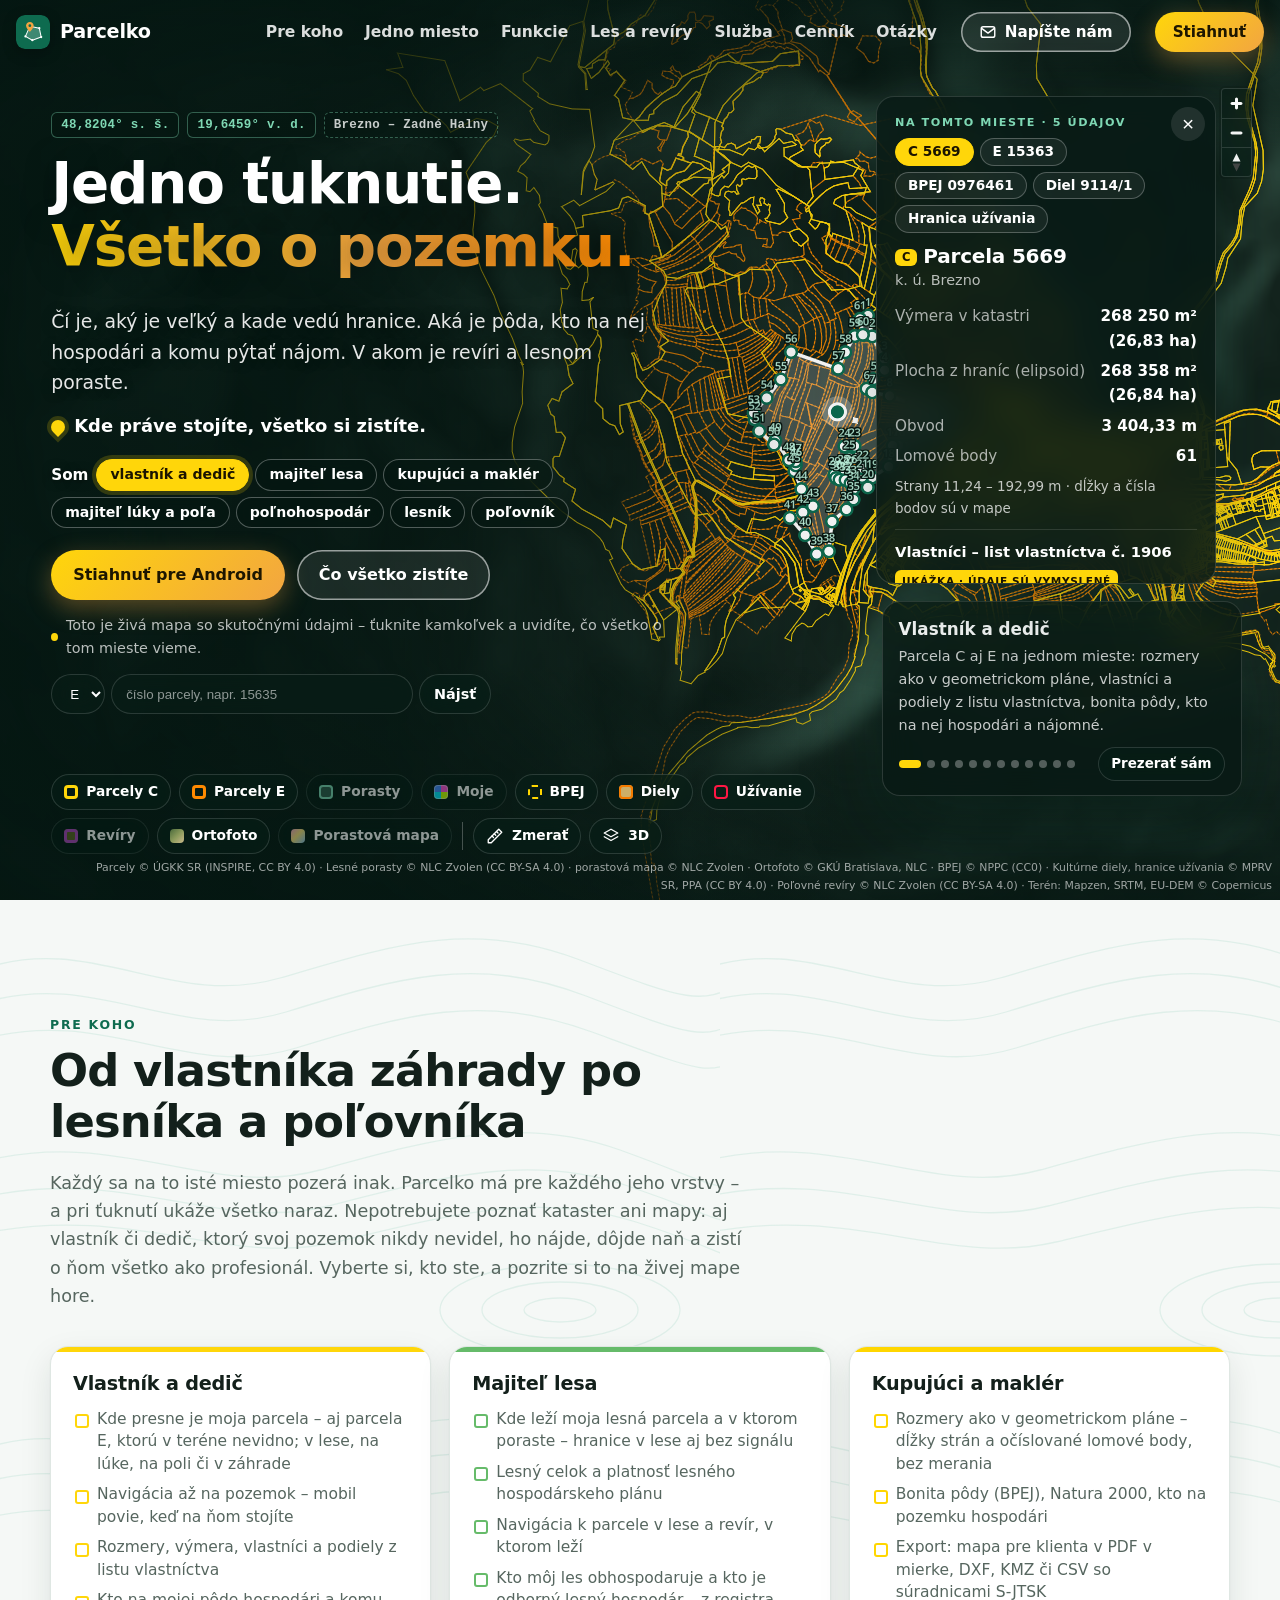
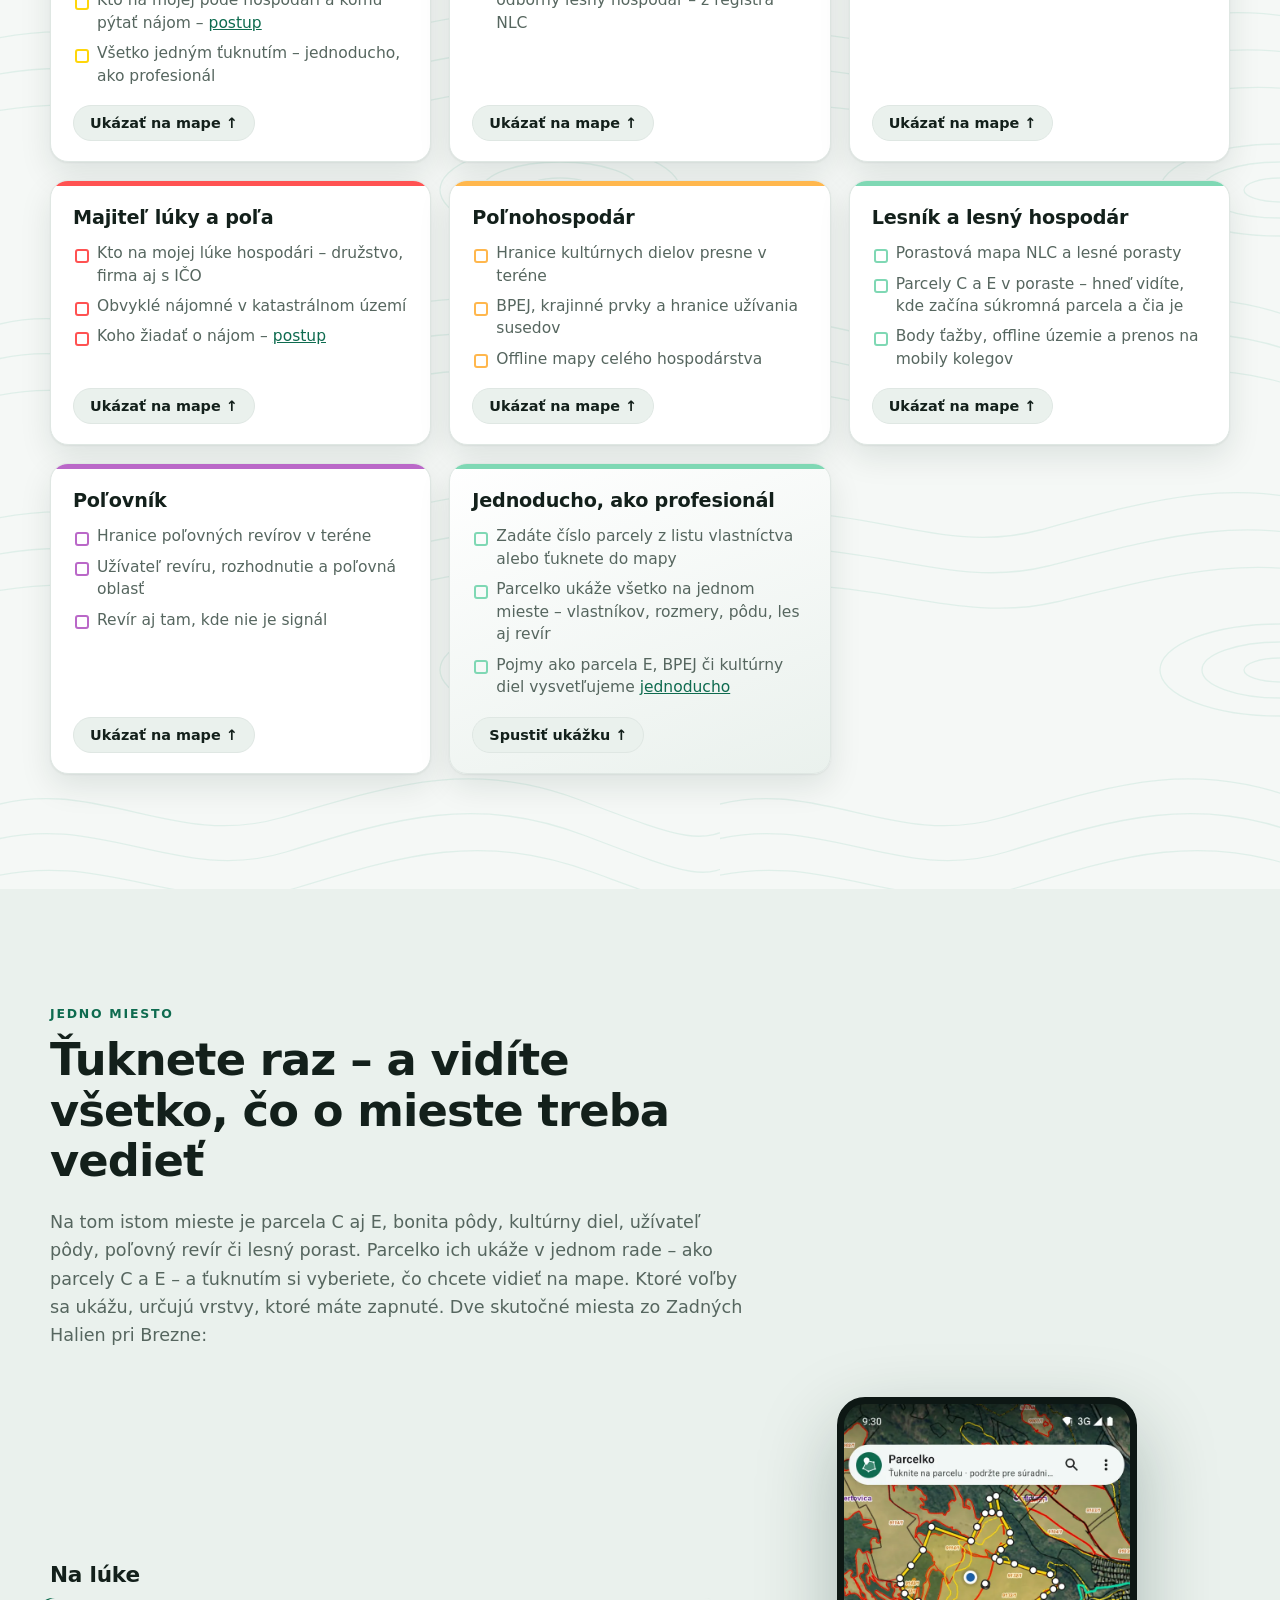
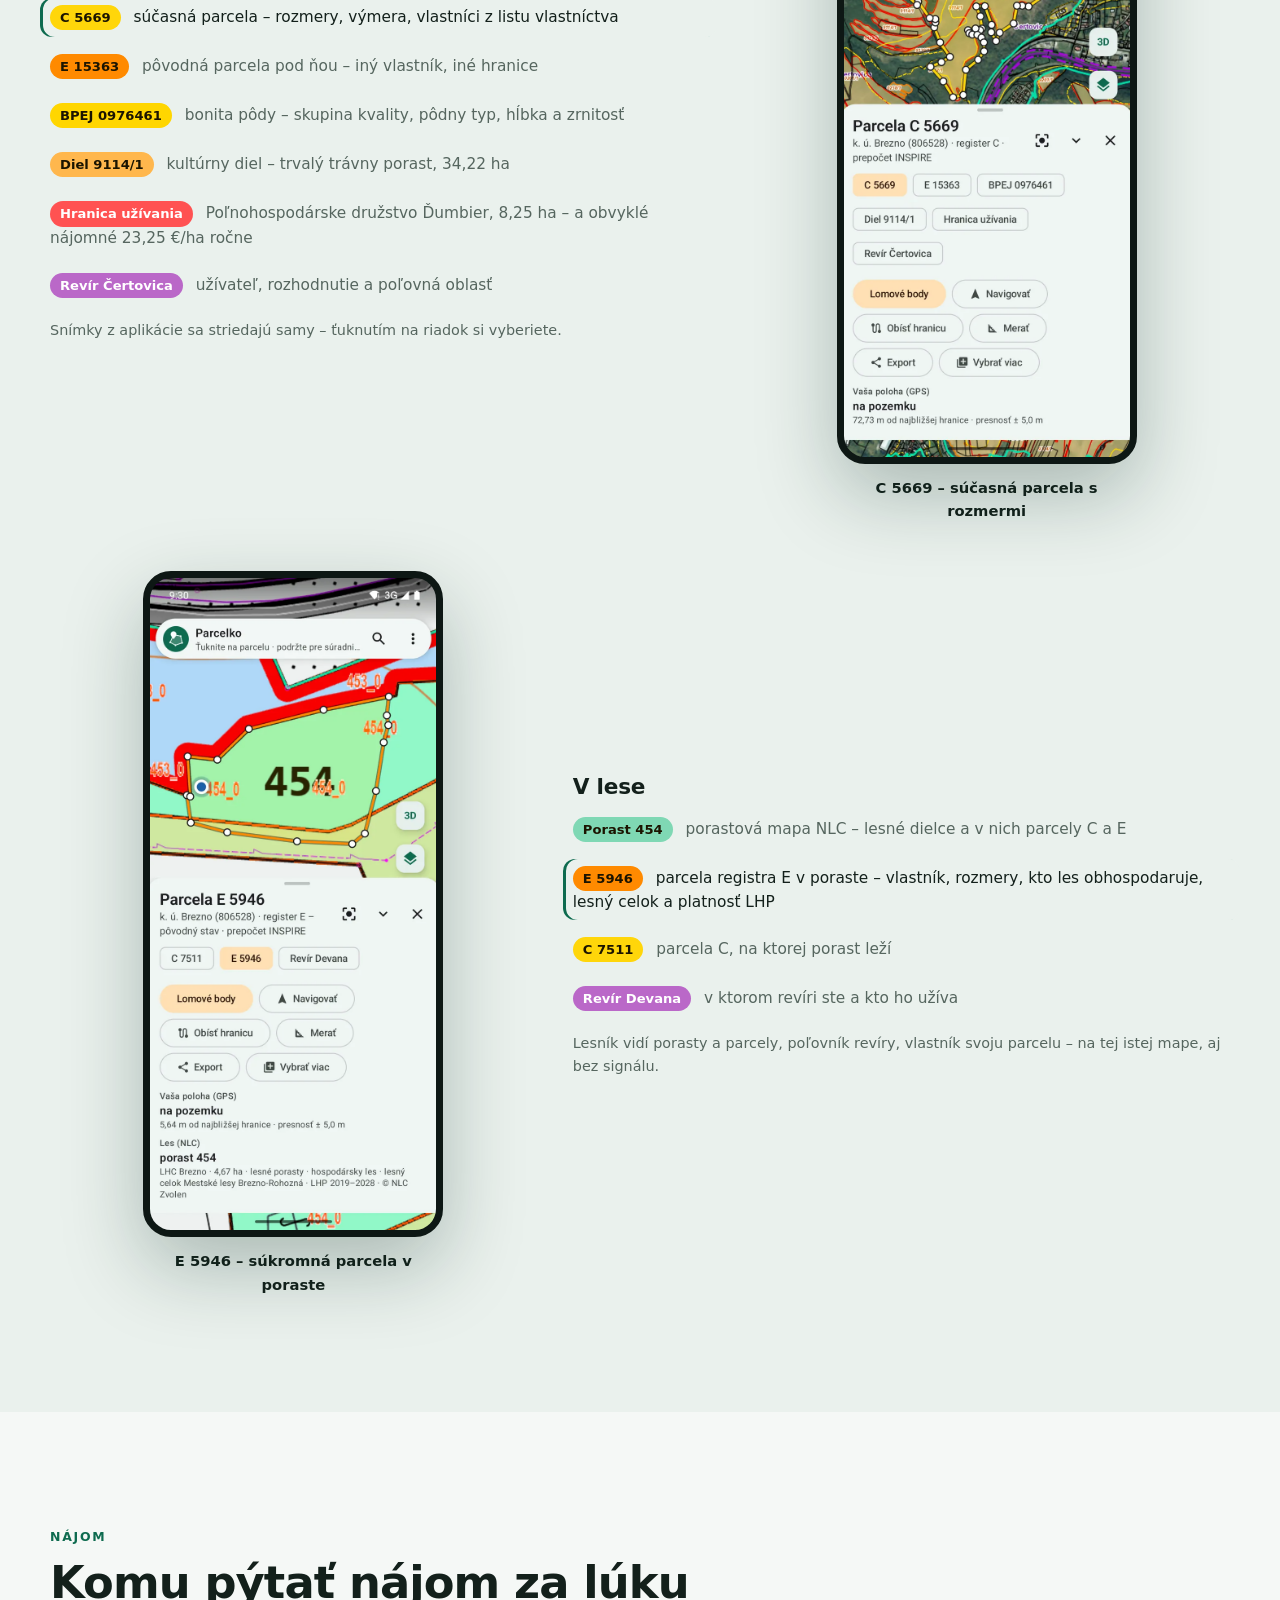
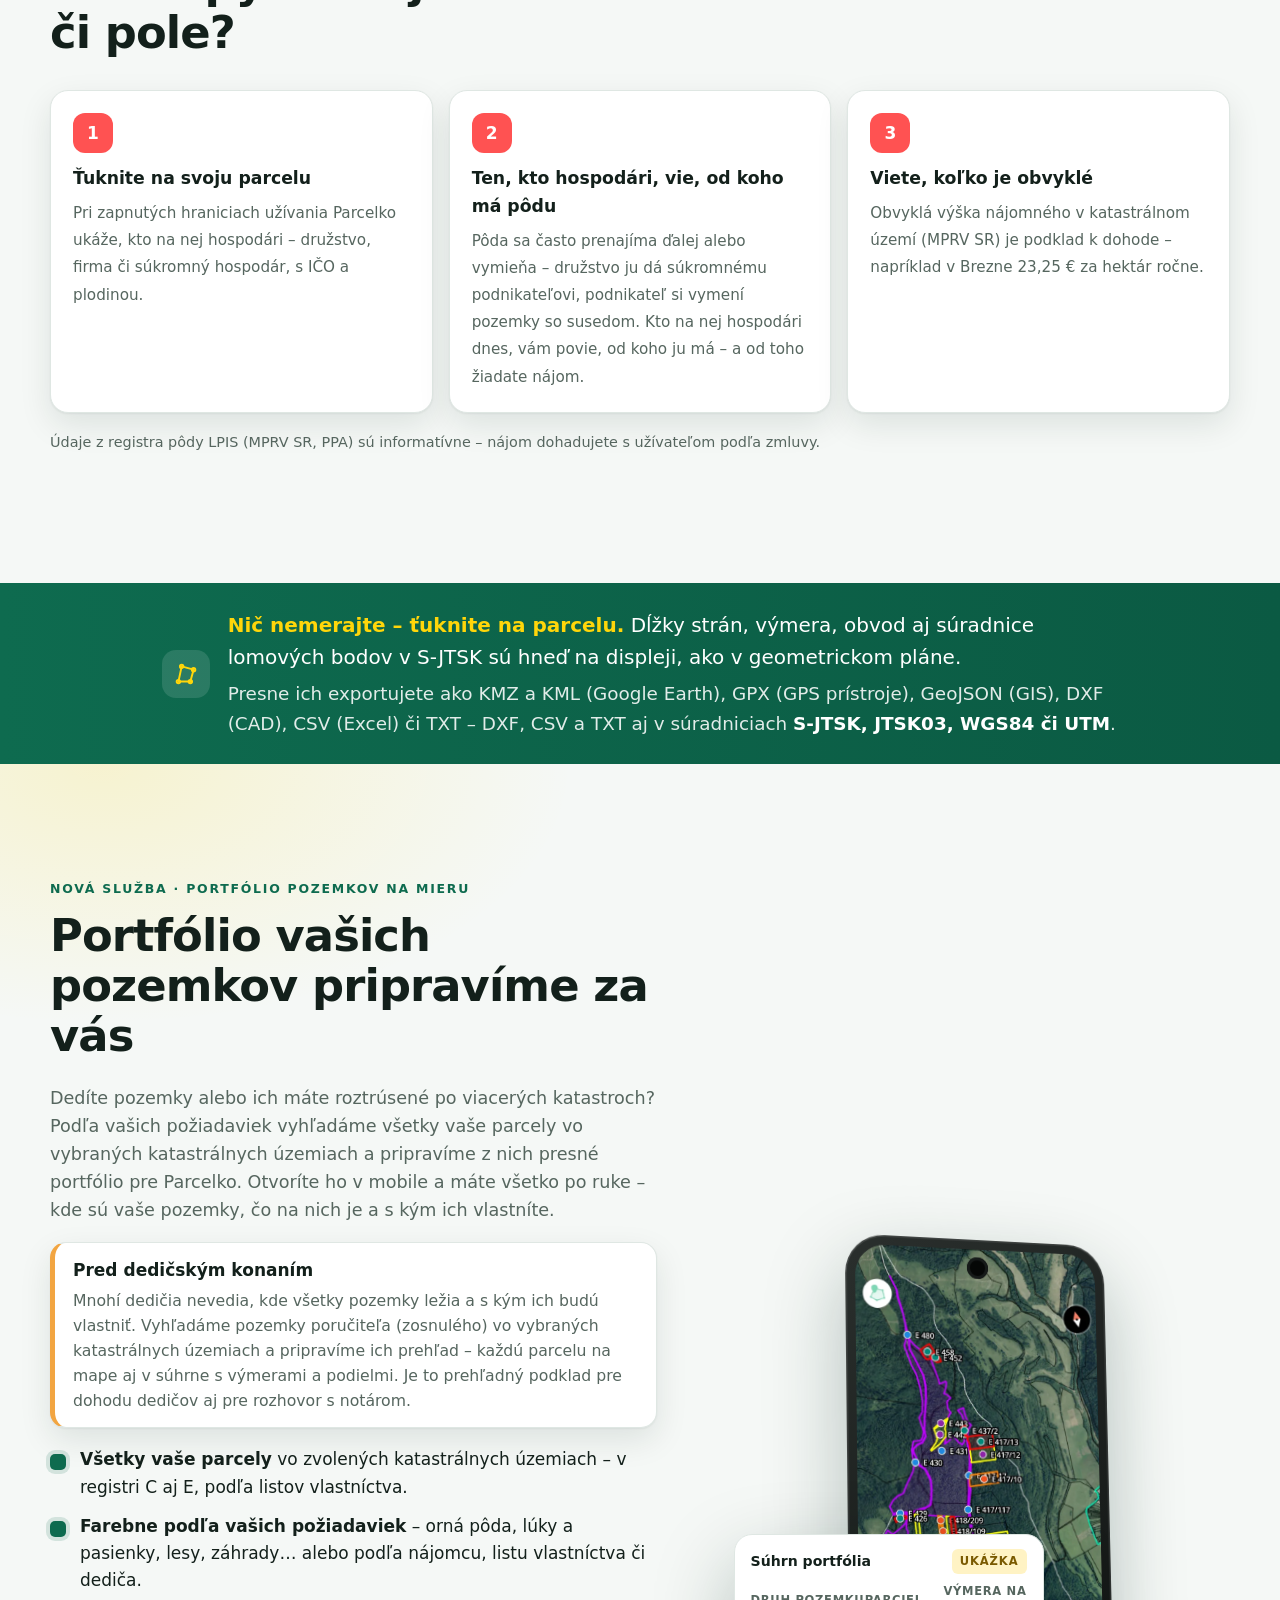
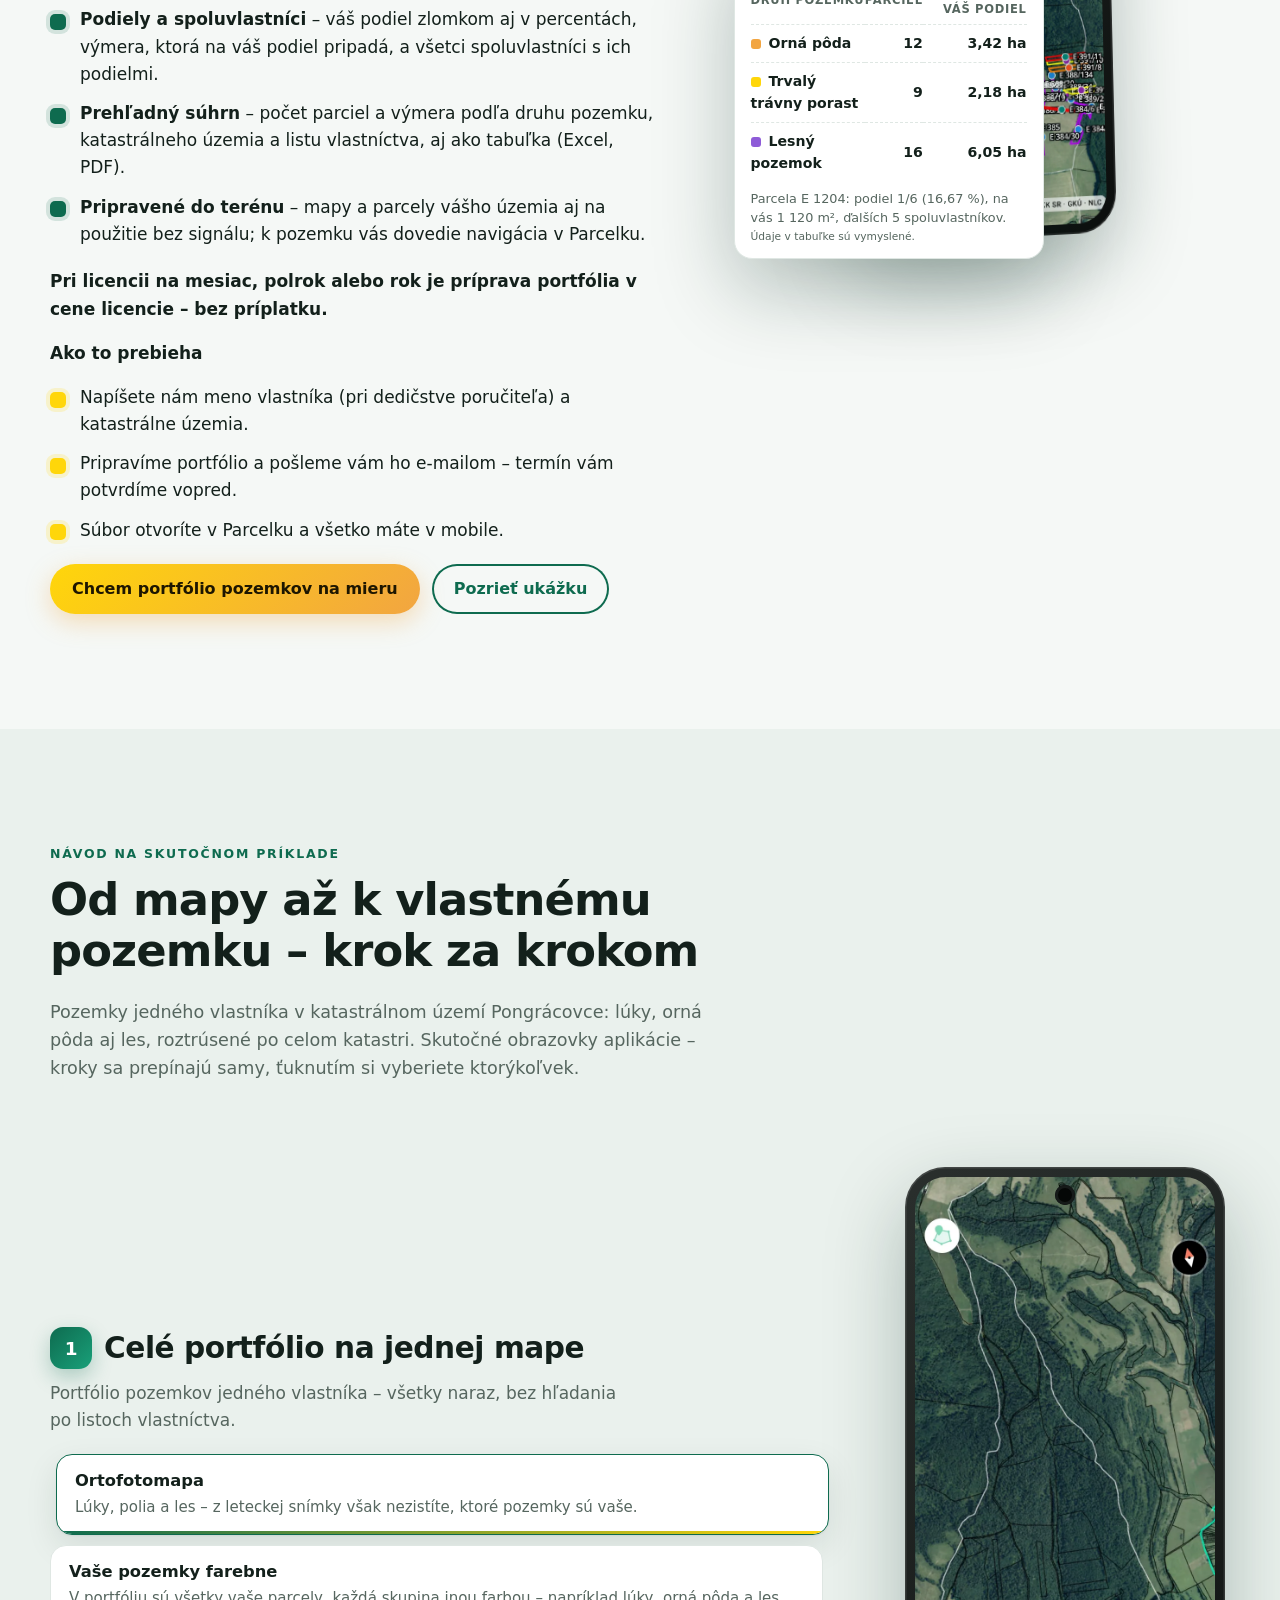
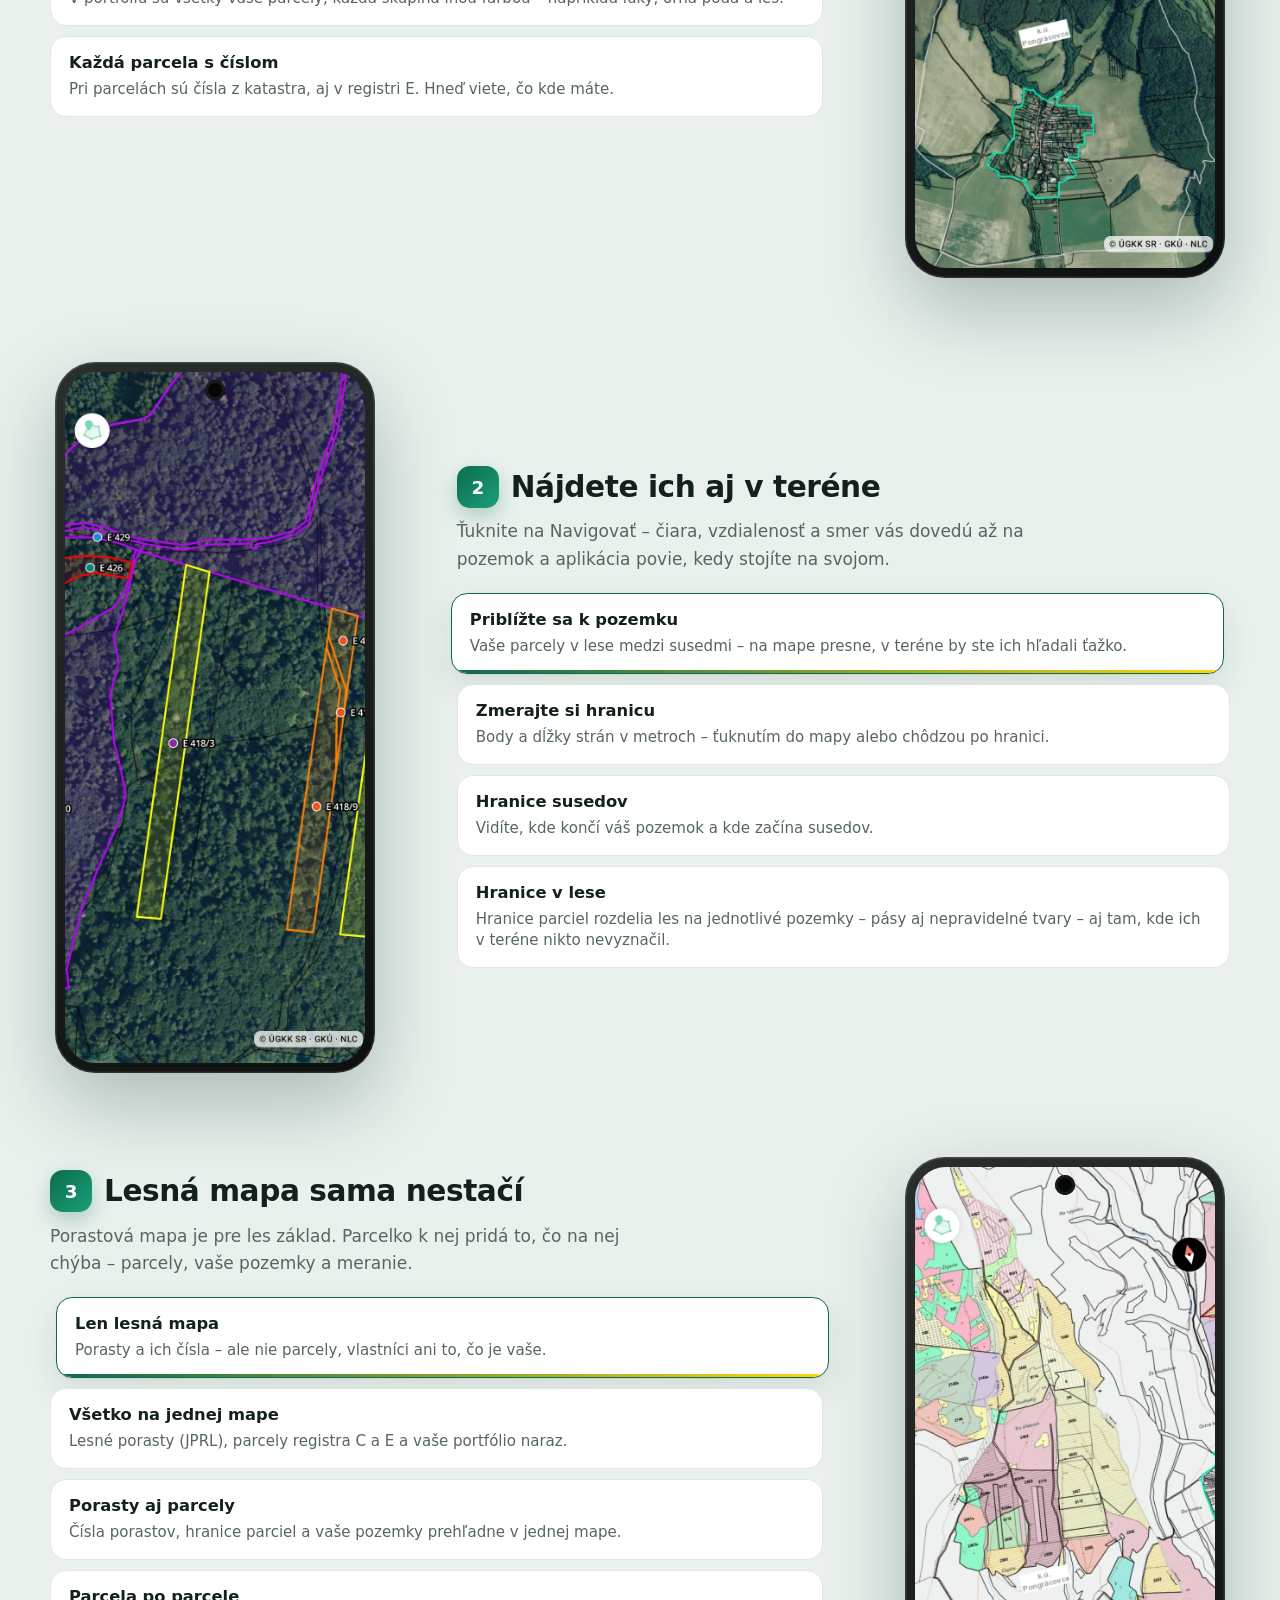
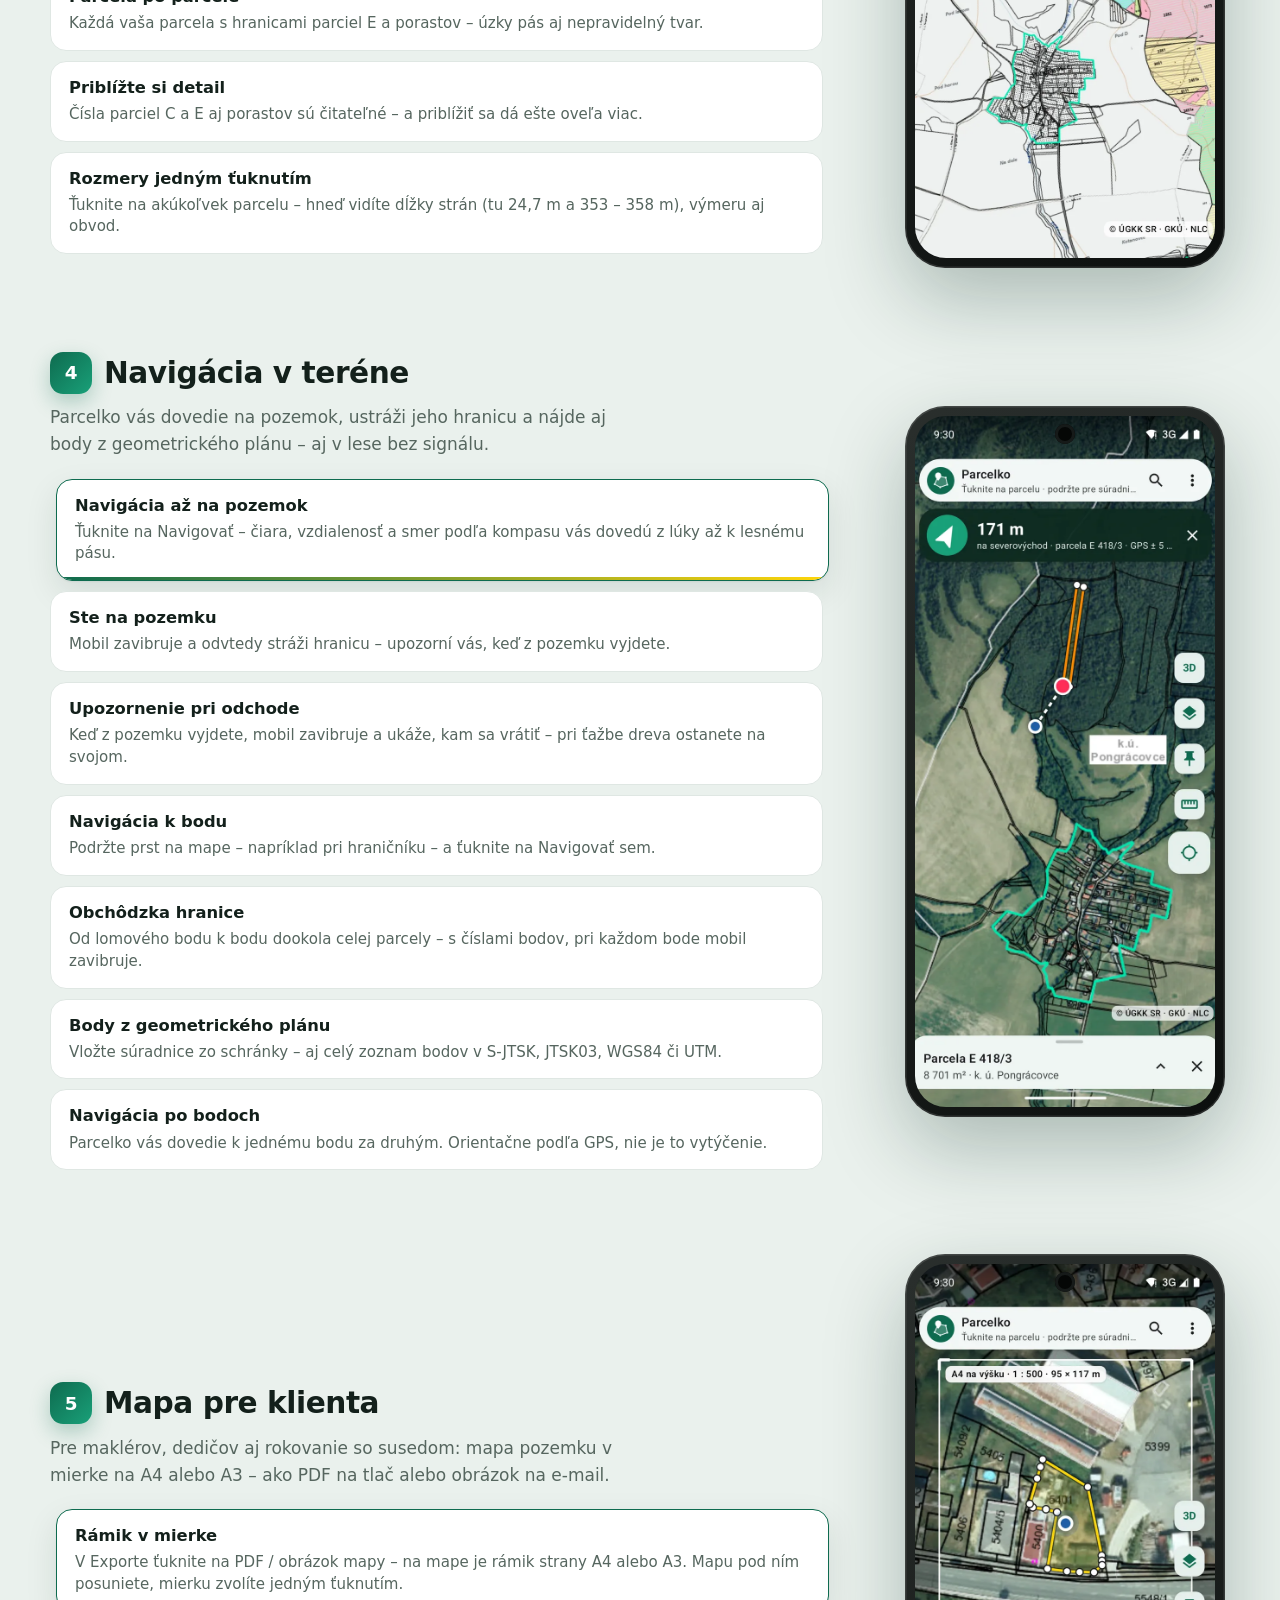
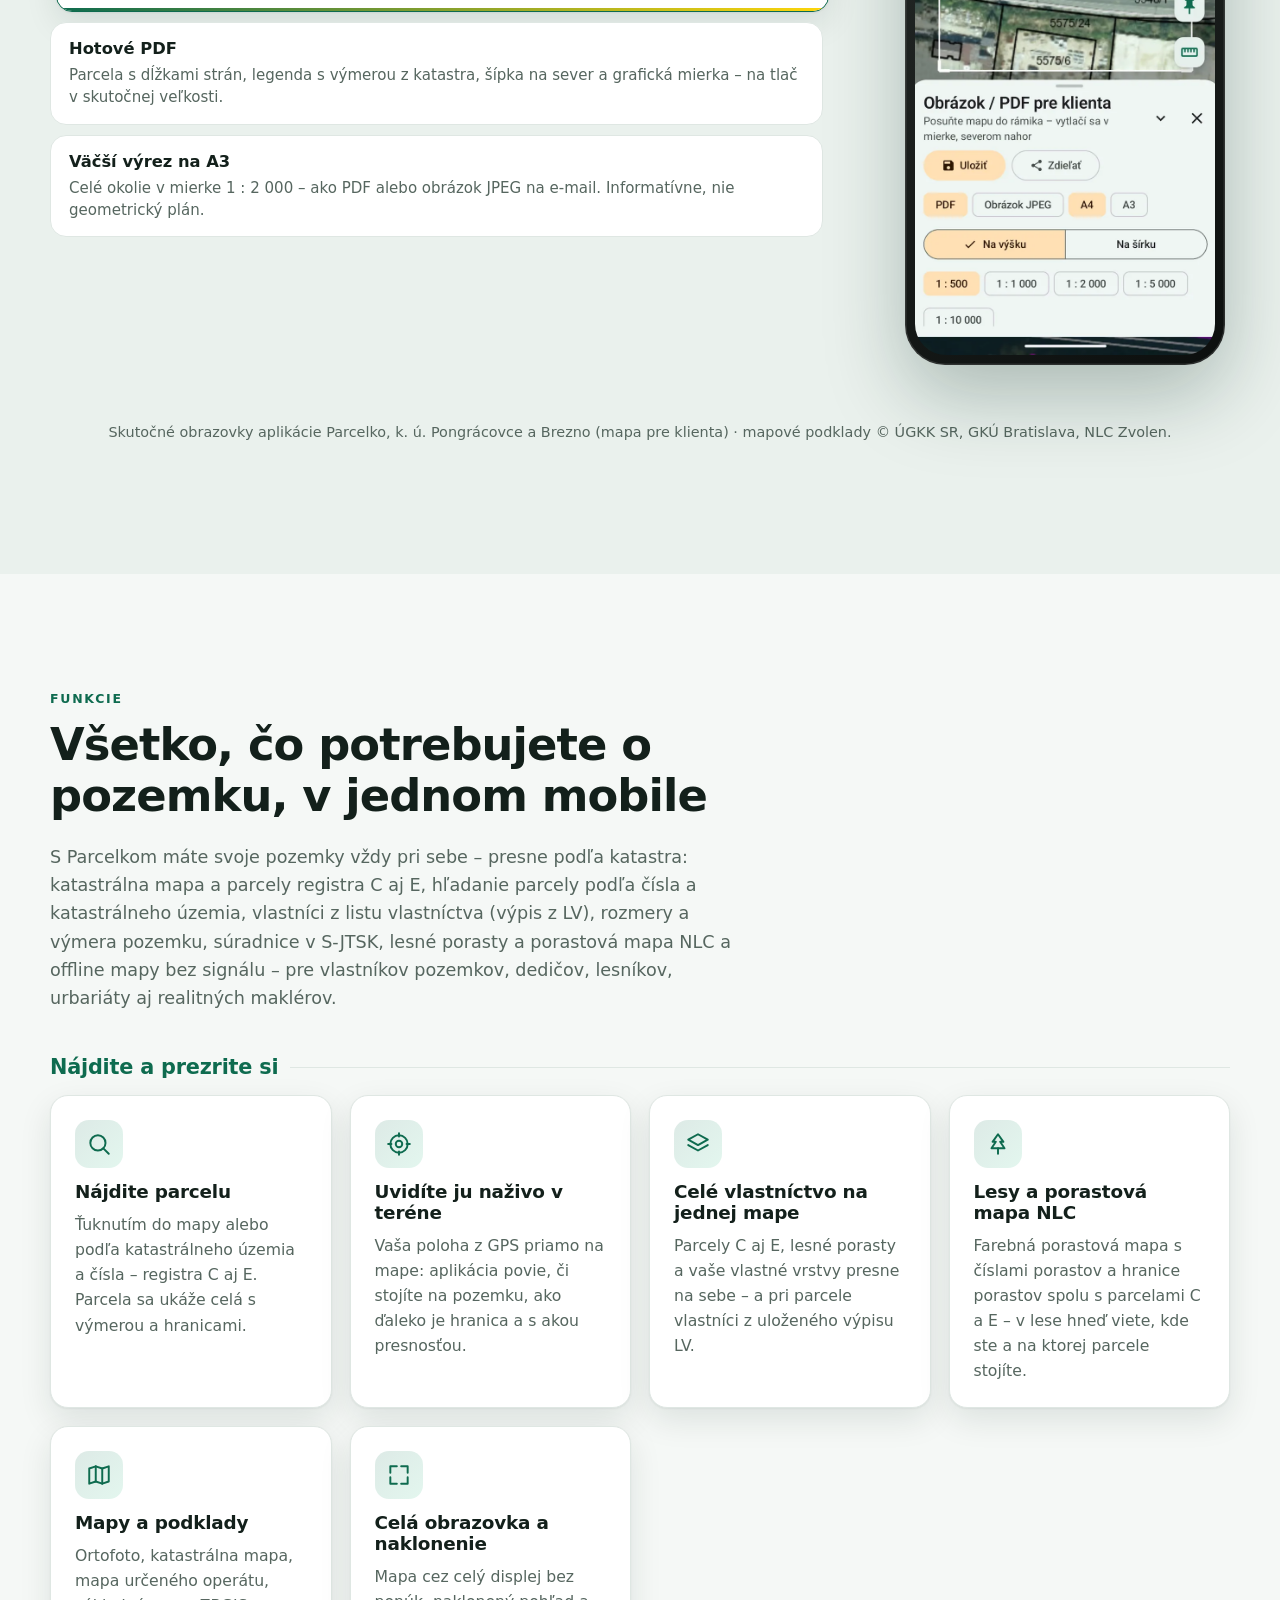
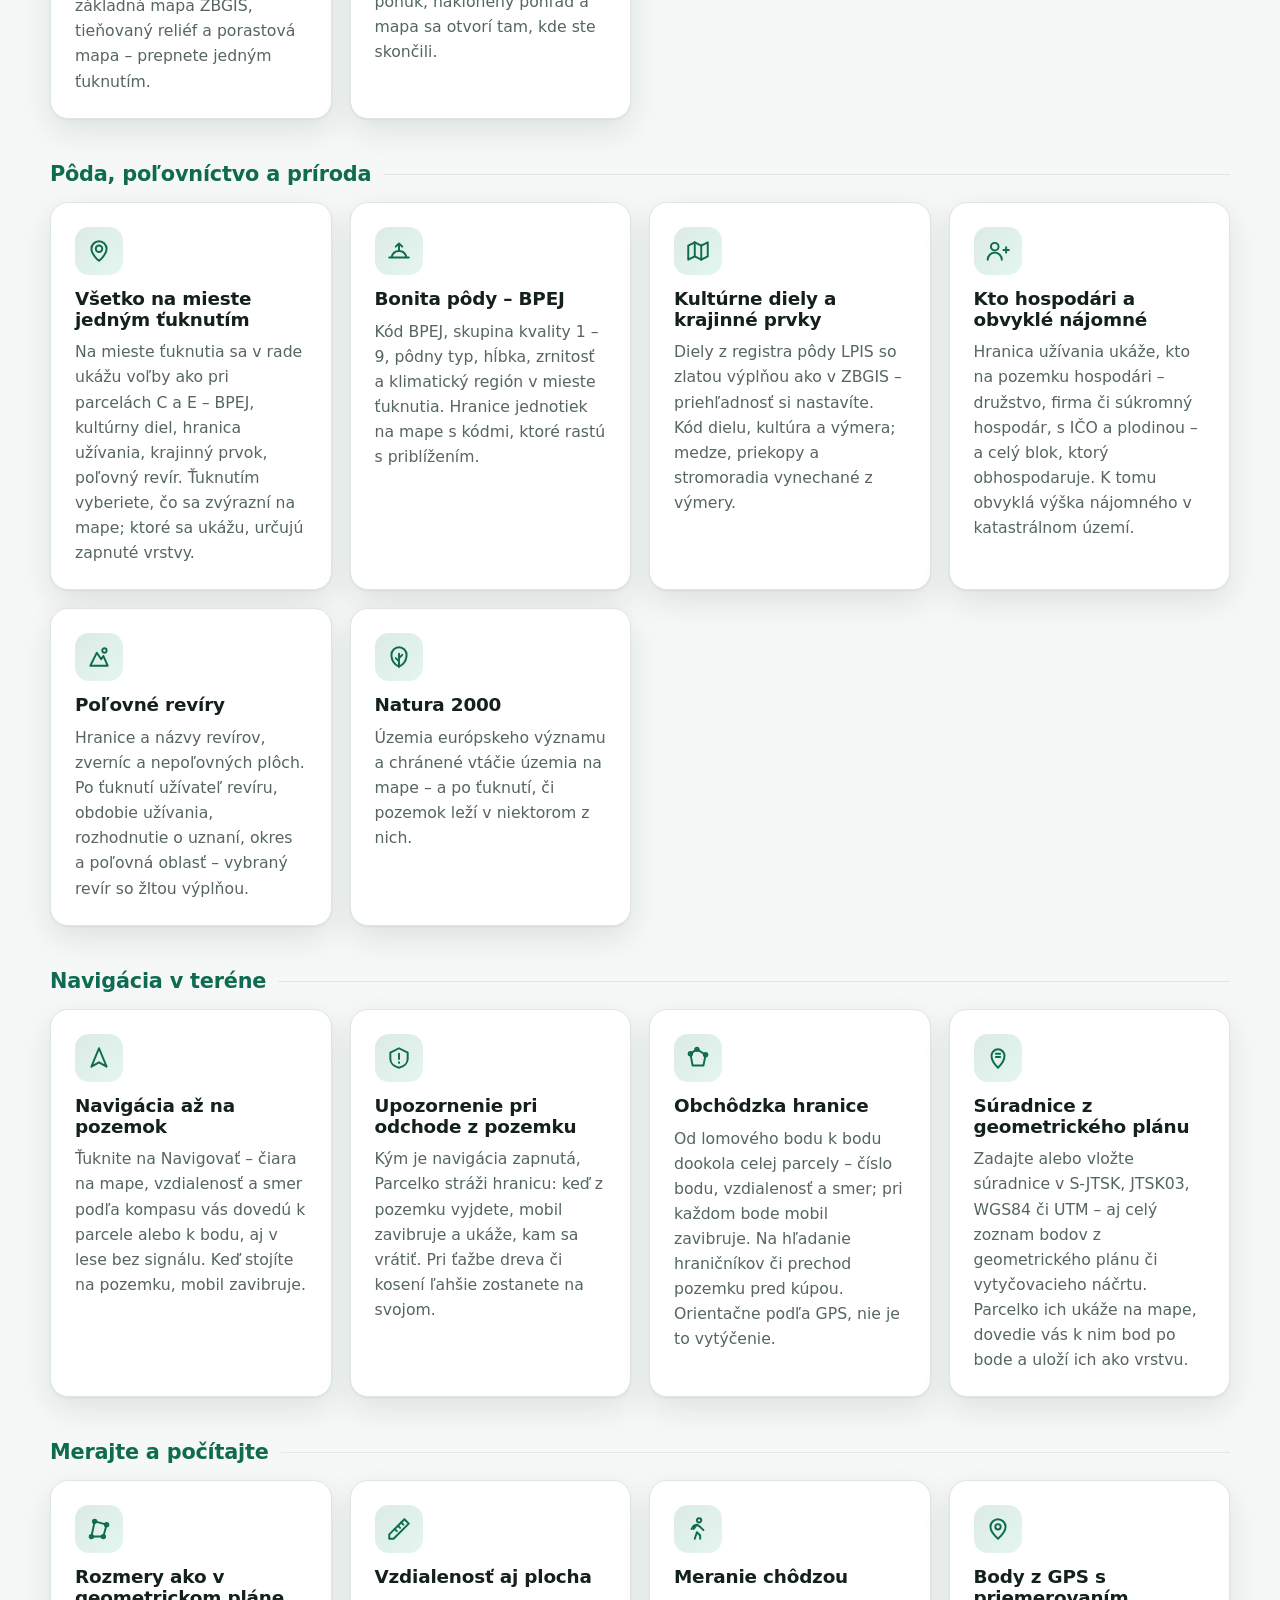
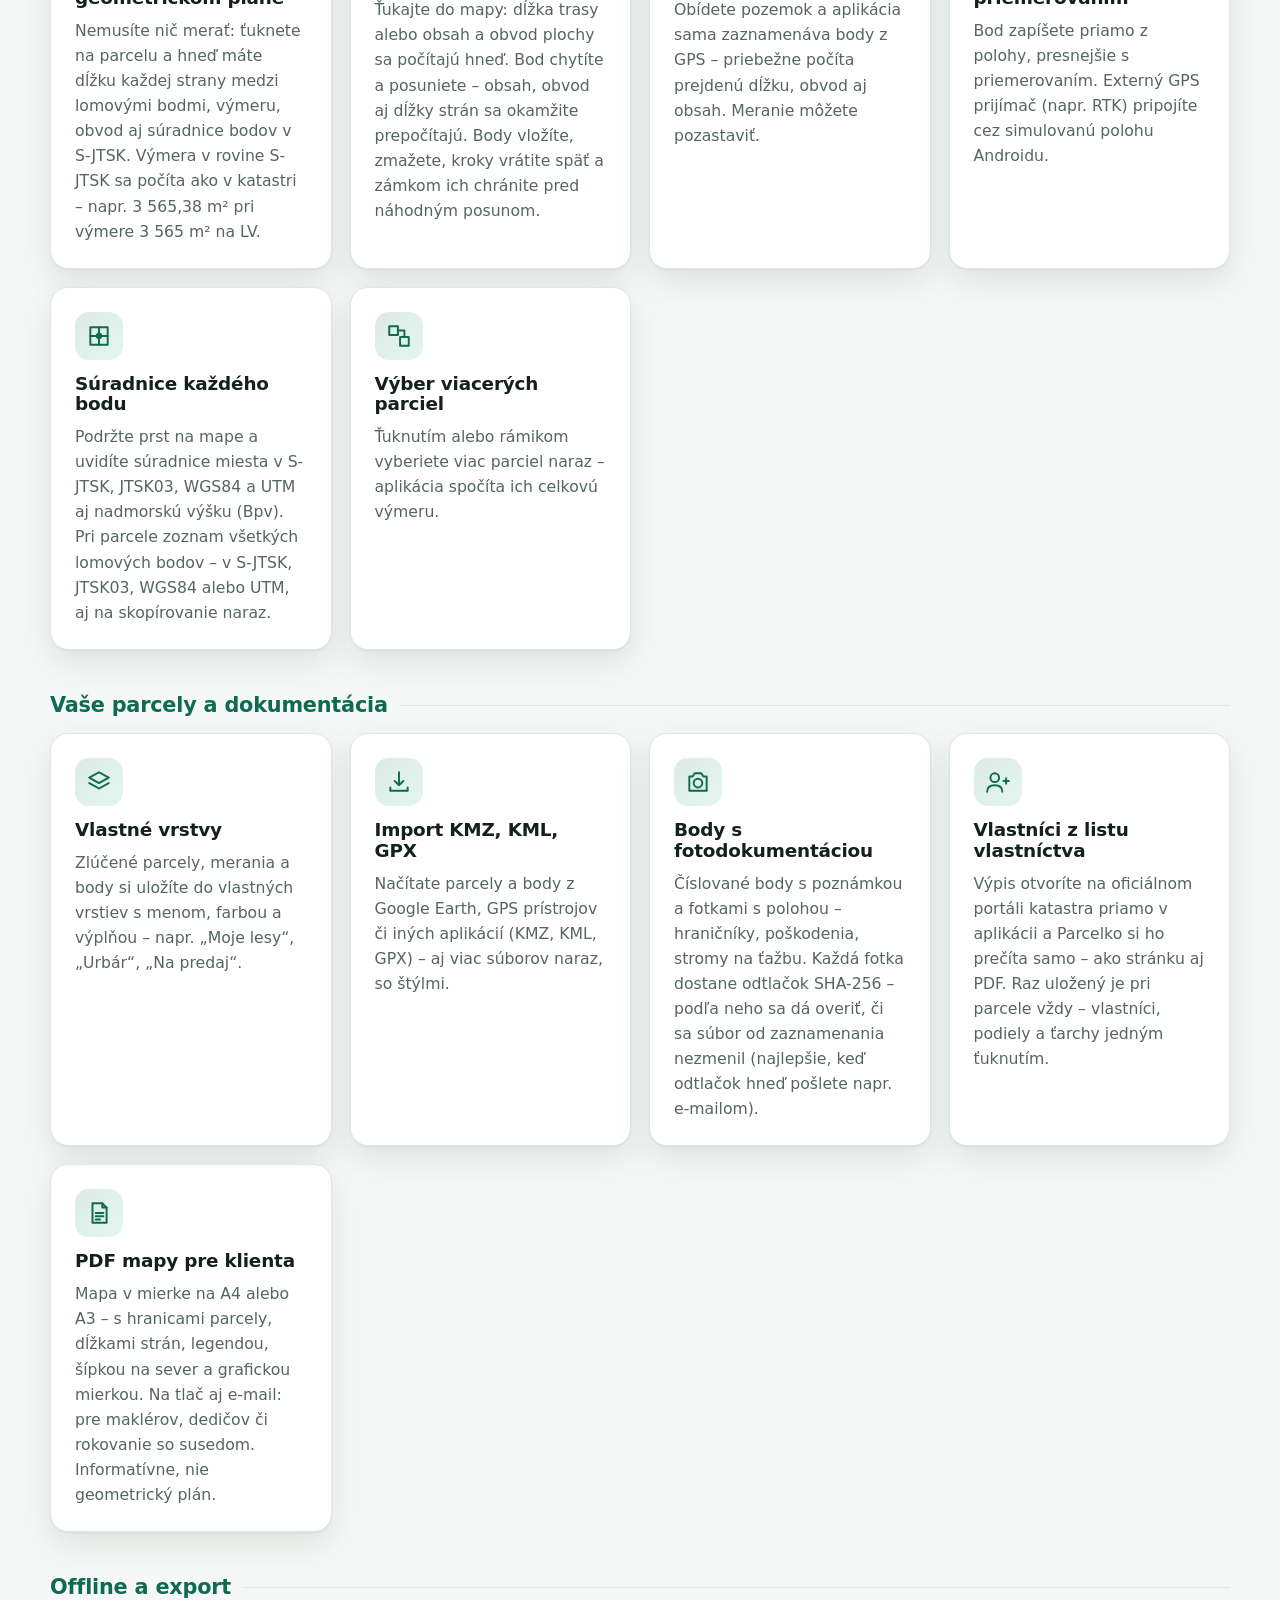
==== commit d75b229a: "Verzia 0.5.6, zásady platné od 3. 11. 2026, podmienky v mape stránok" ====
--- a/index.html
+++ b/index.html
@@ -76,7 +76,7 @@
    "url": "https://parcelko.github.io/",
    "inLanguage": "sk",
    "operatingSystem": "Android 8 a novší",
-   "softwareVersion": "0.5.4",
+   "softwareVersion": "0.5.6",
    "applicationCategory": "UtilitiesApplication",
    "applicationSubCategory": "Kataster nehnuteľností, mapy a meranie pozemkov",
    "downloadUrl": "https://github.com/Parcelko/parcelko.github.io/releases/latest/download/Parcelko.apk",
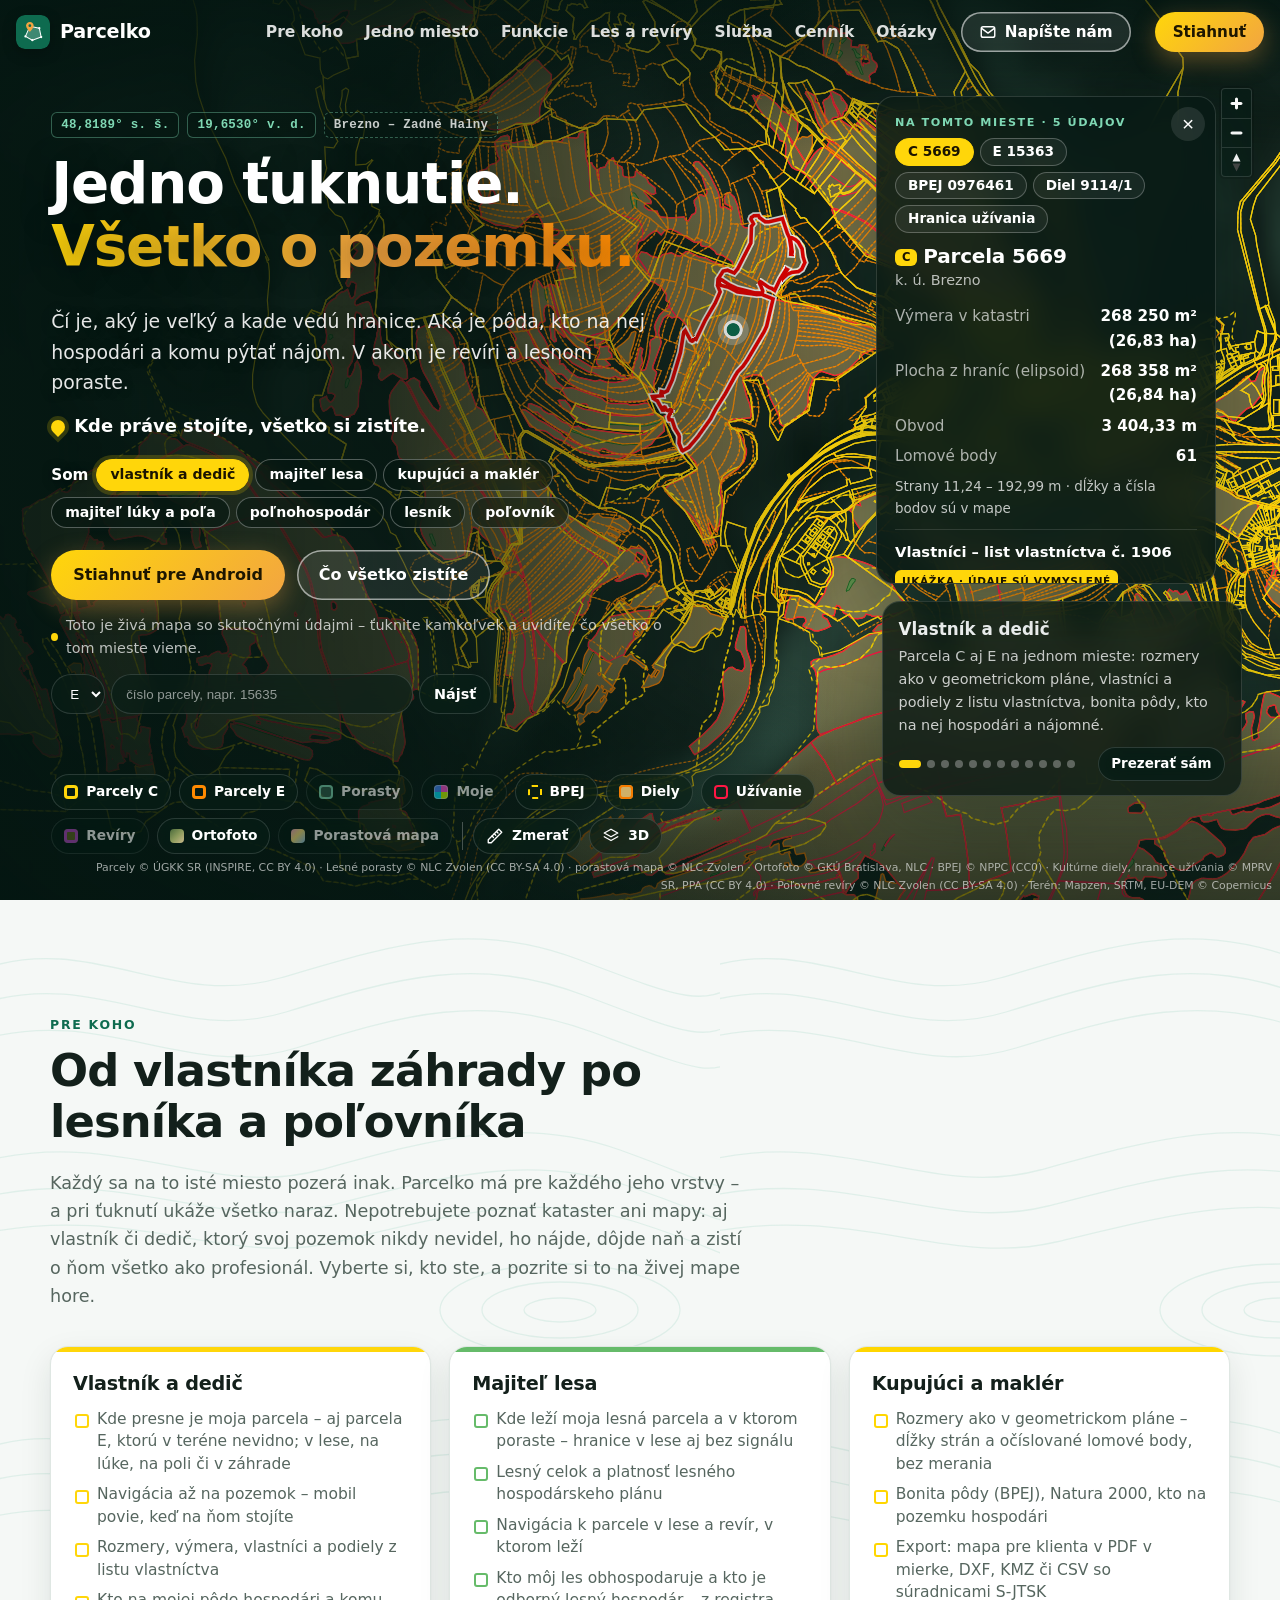
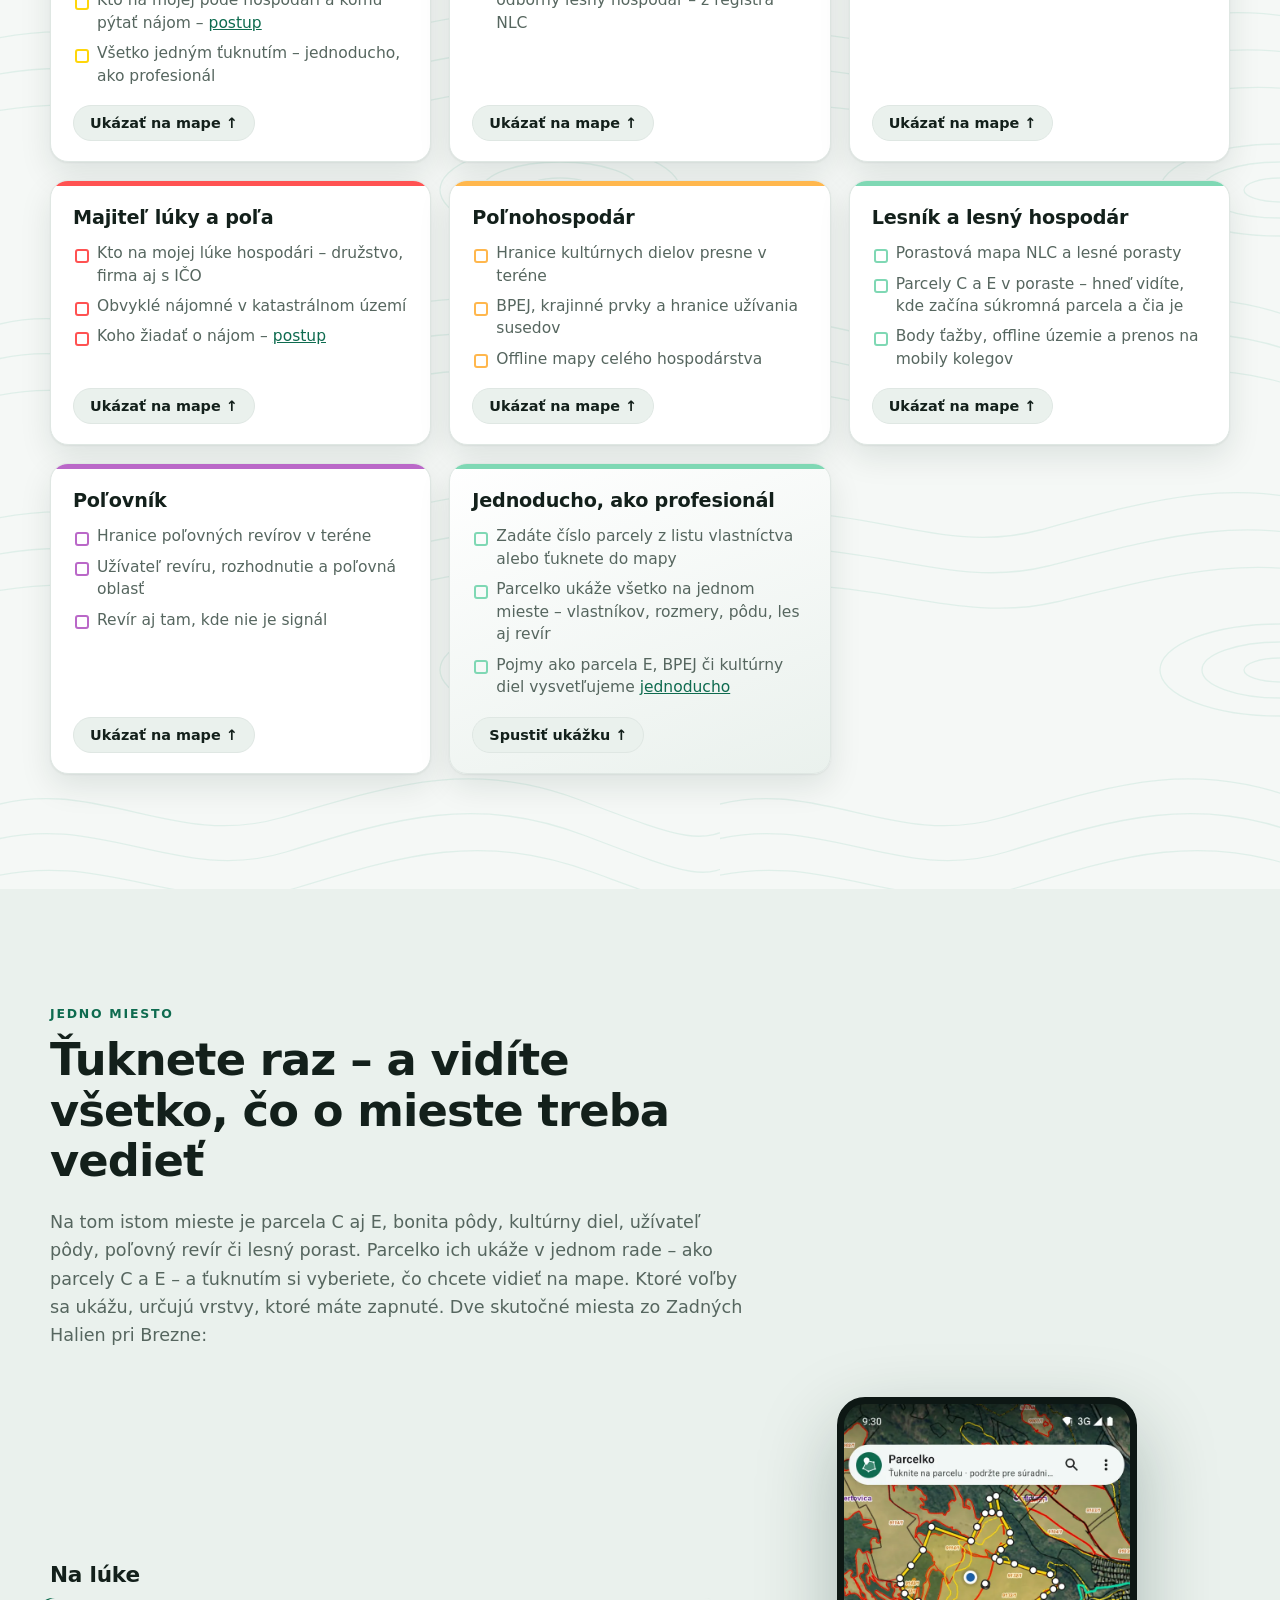
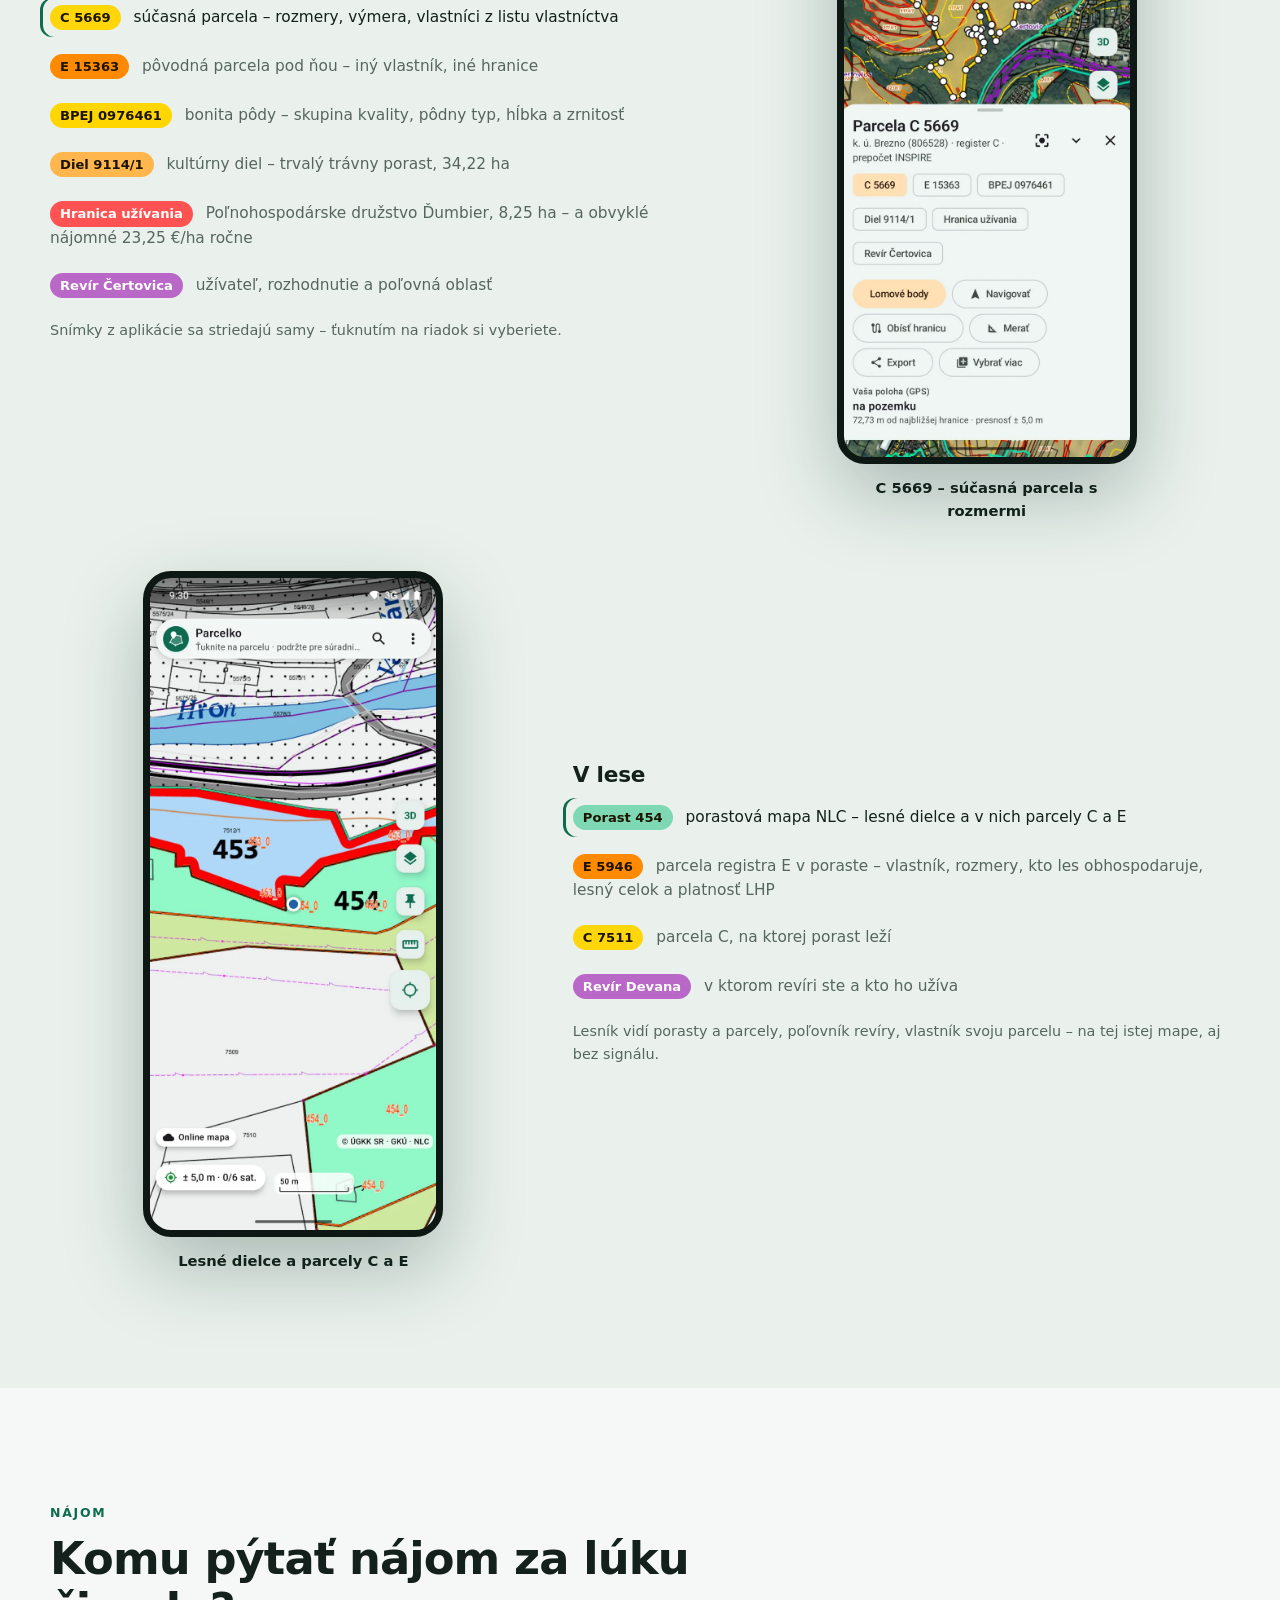
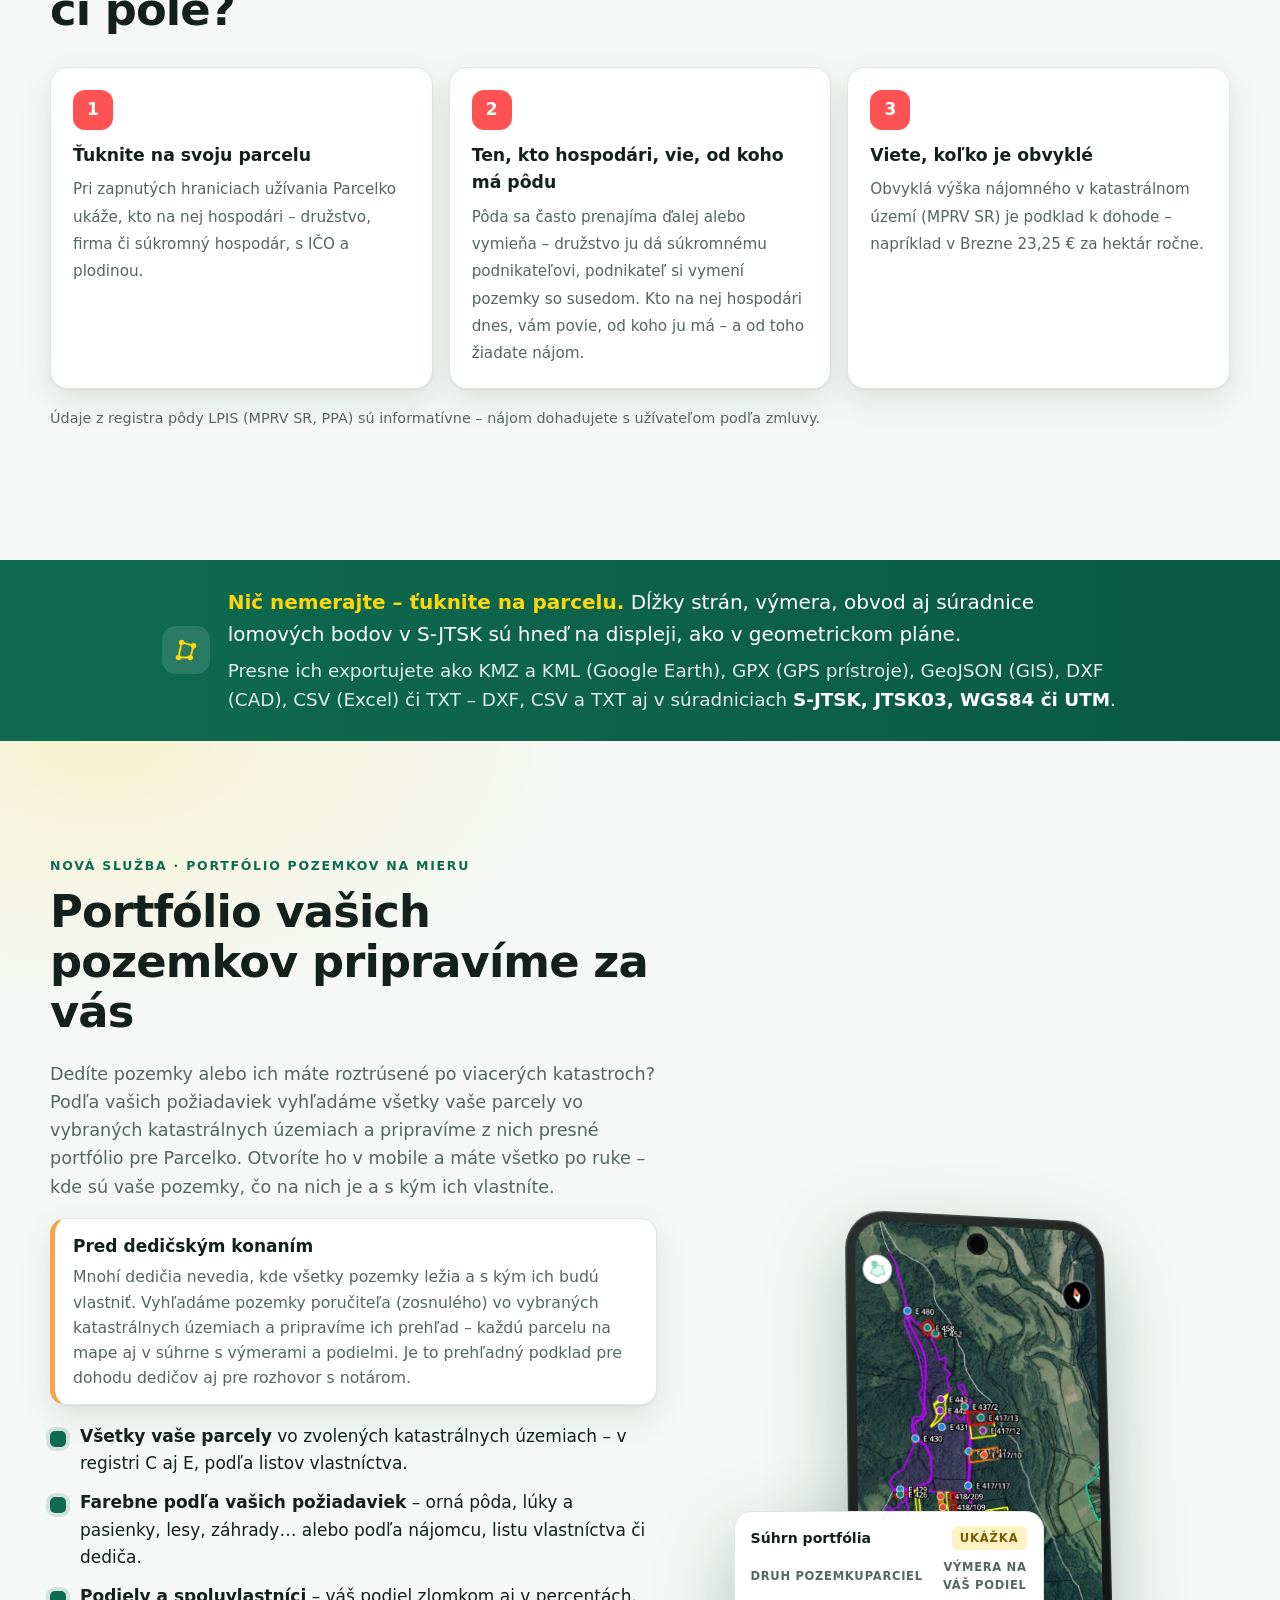
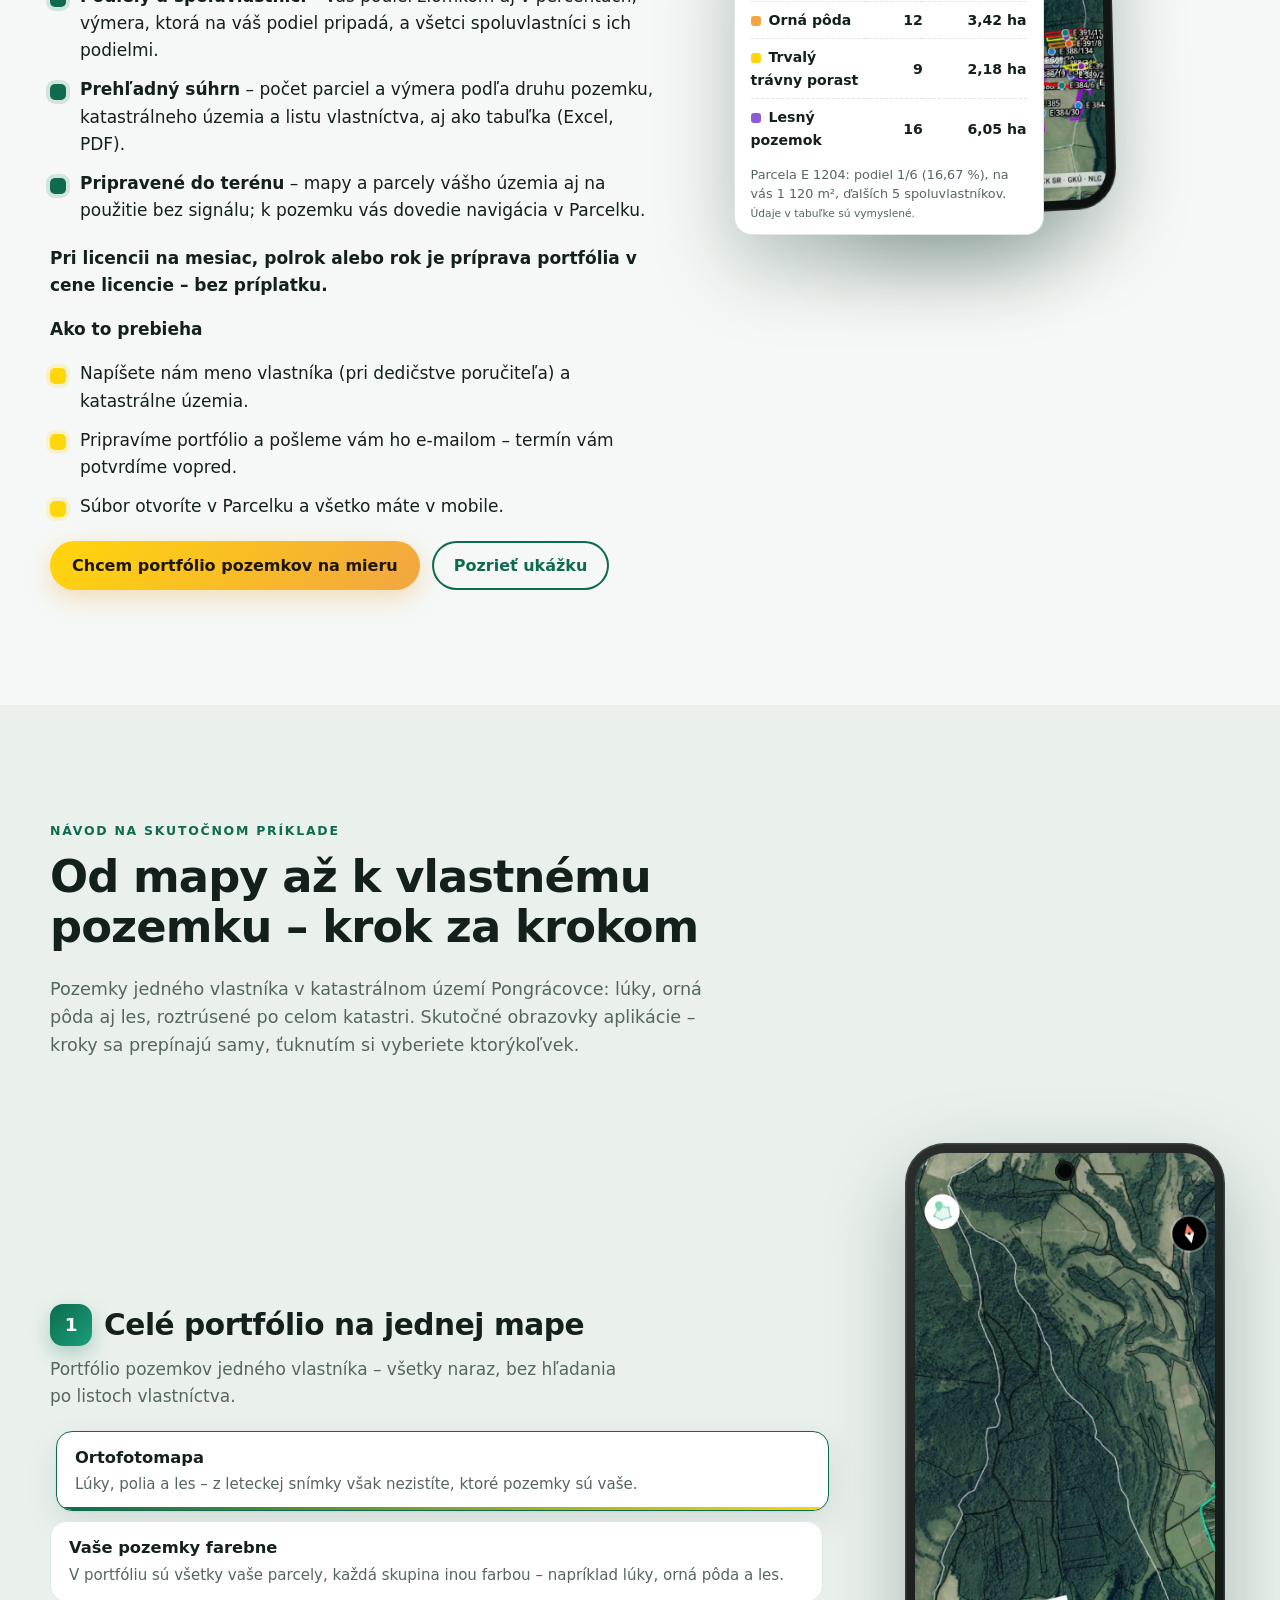
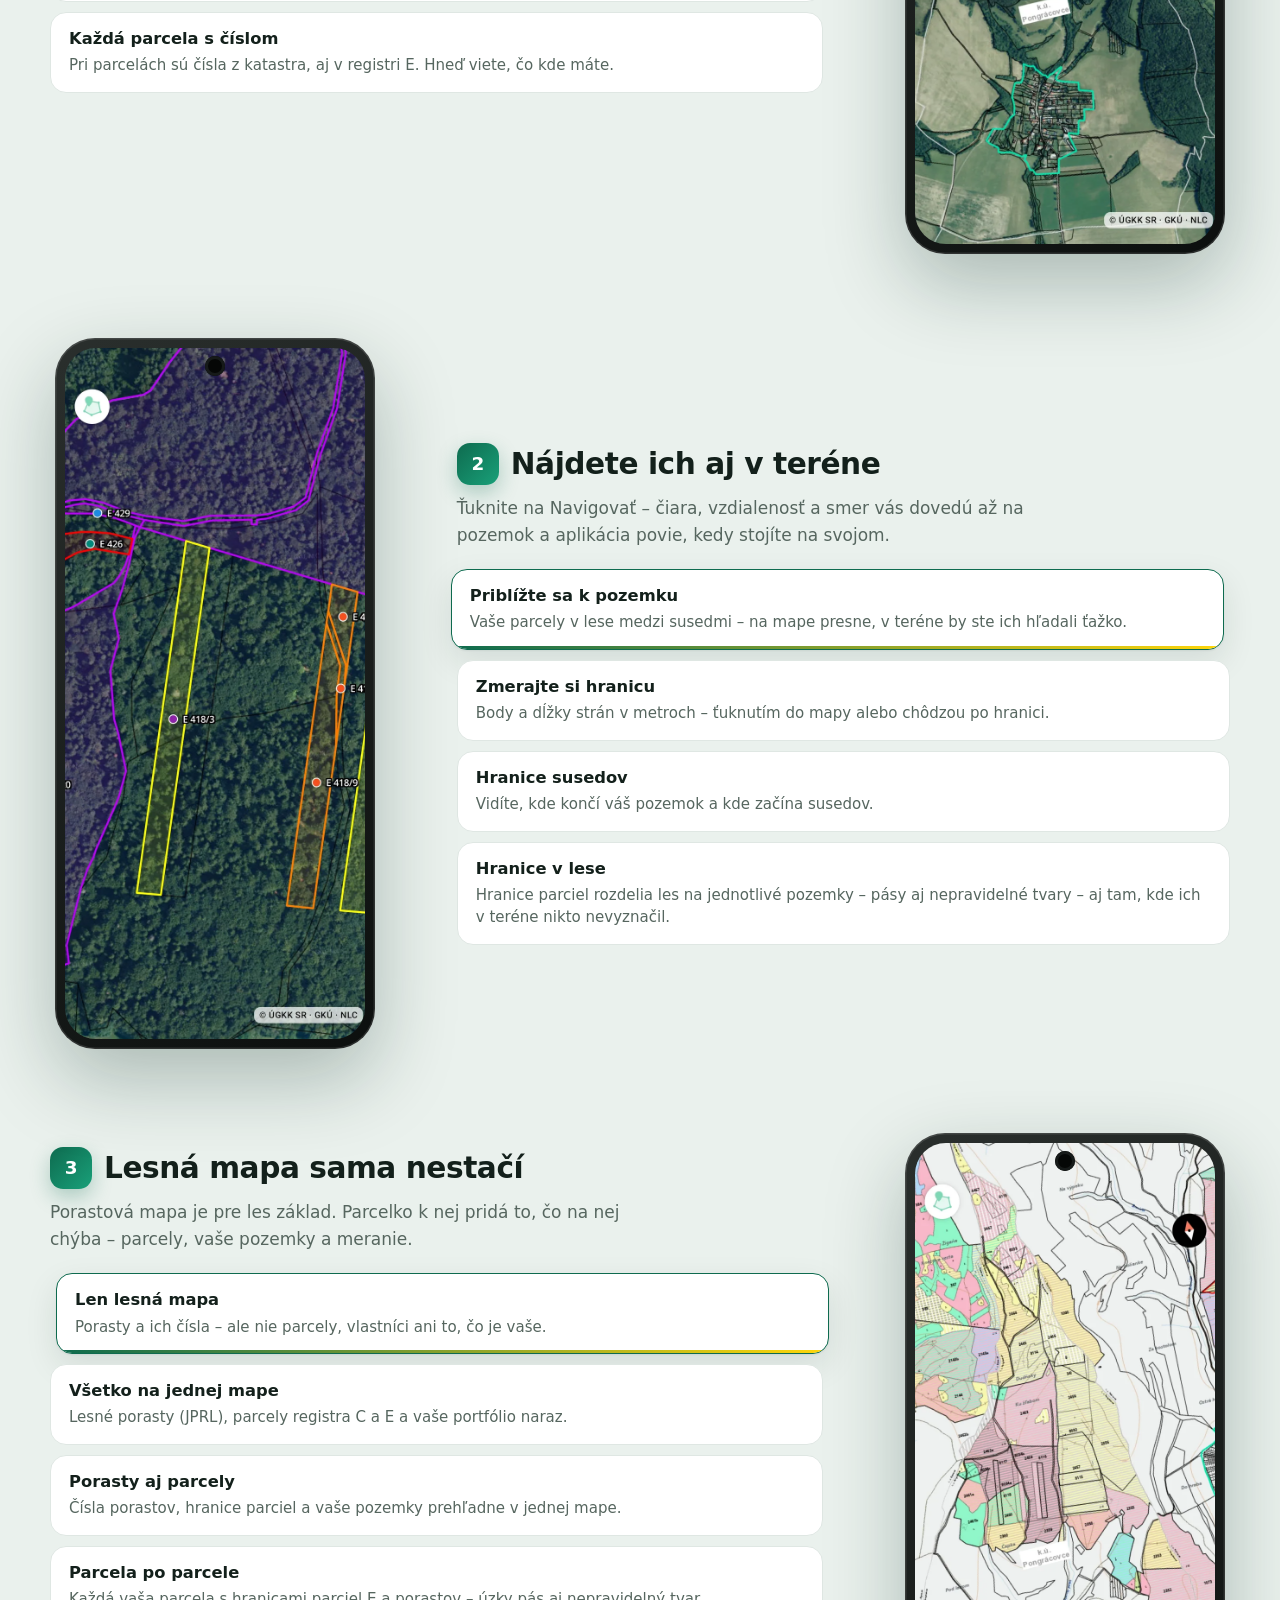
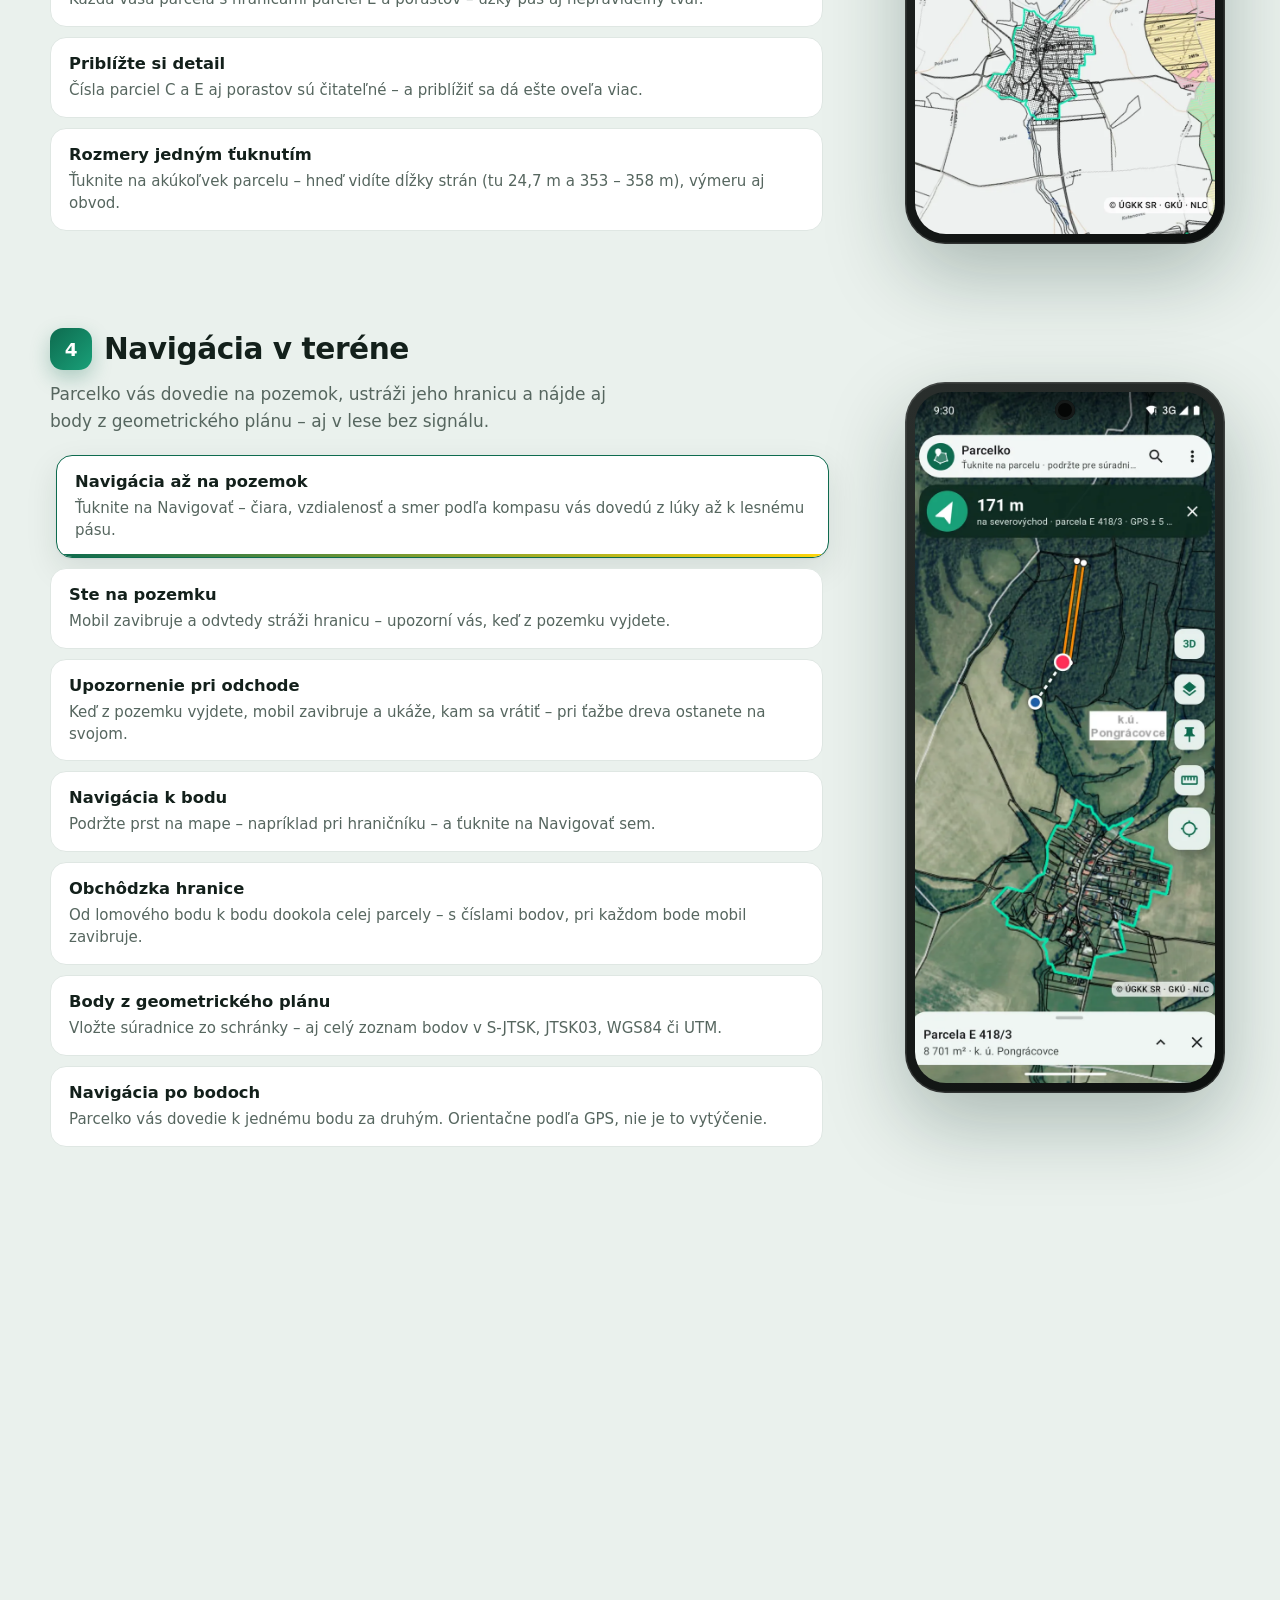
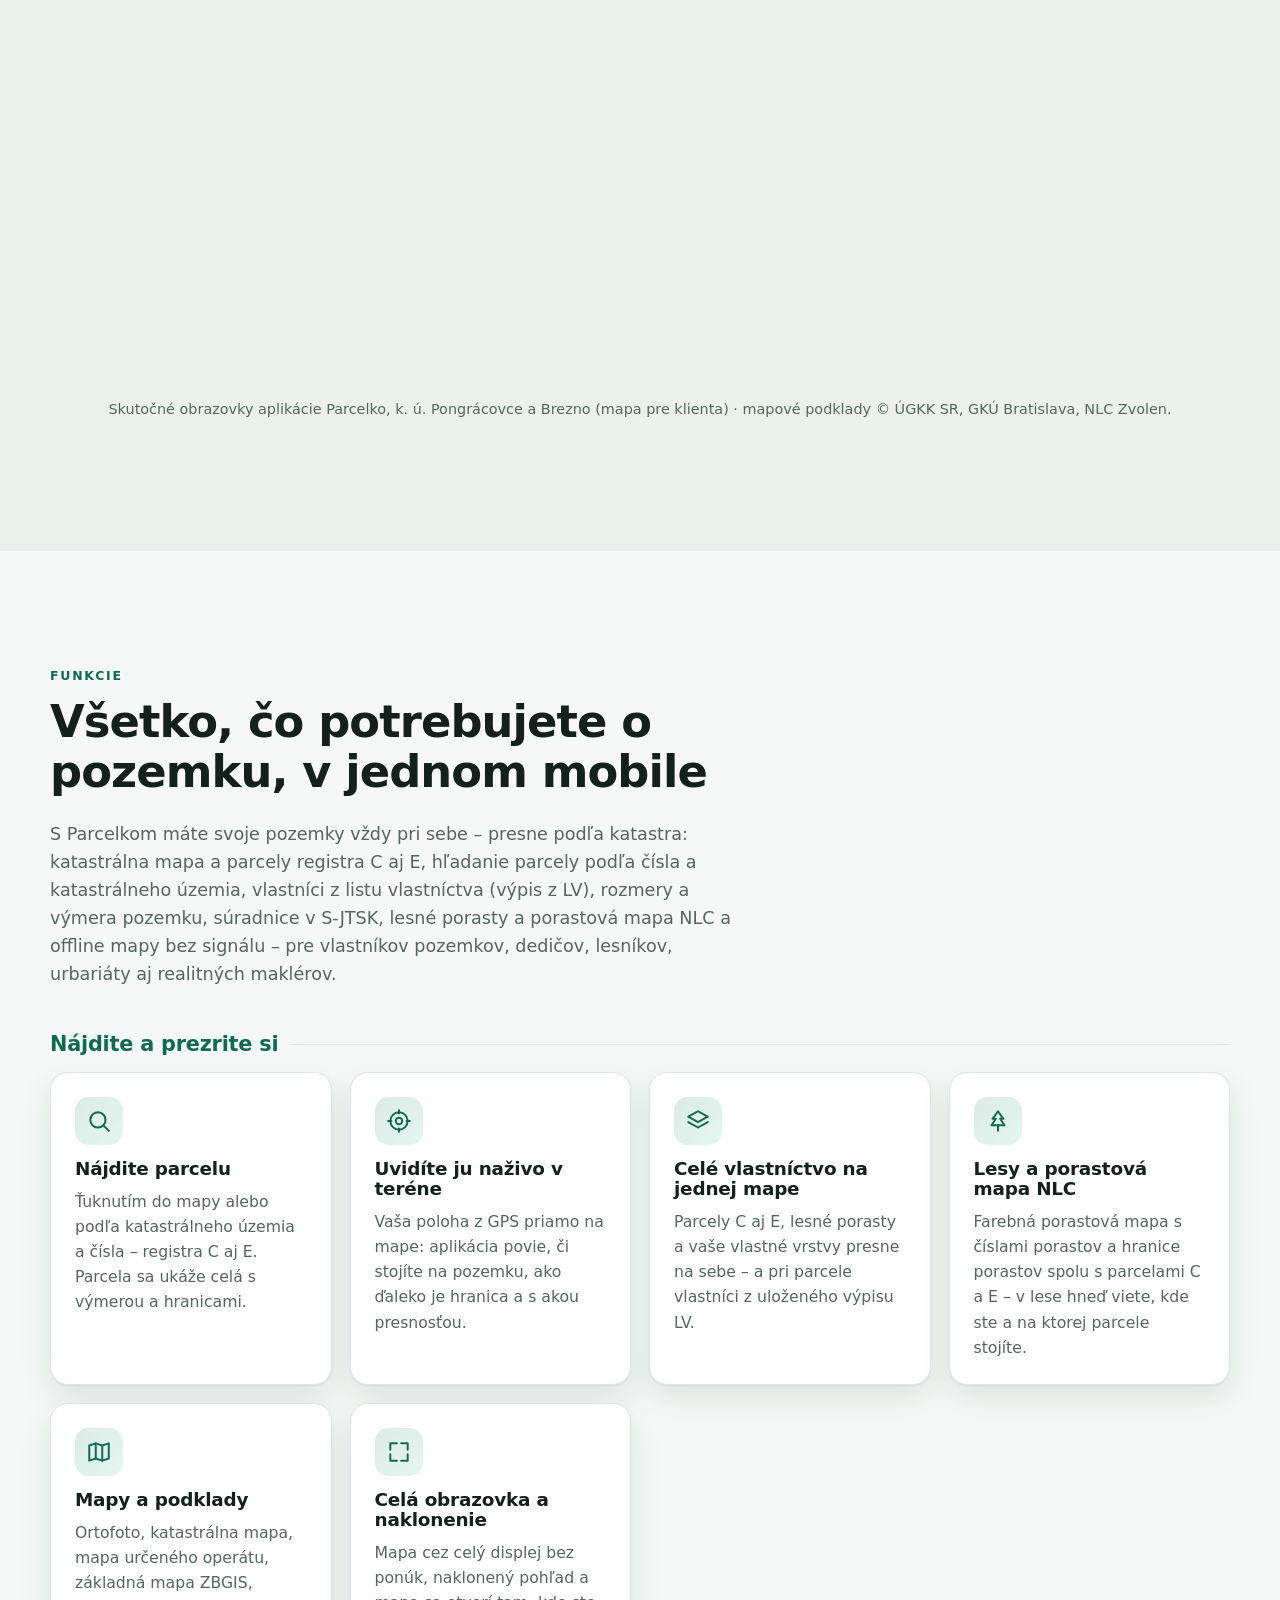
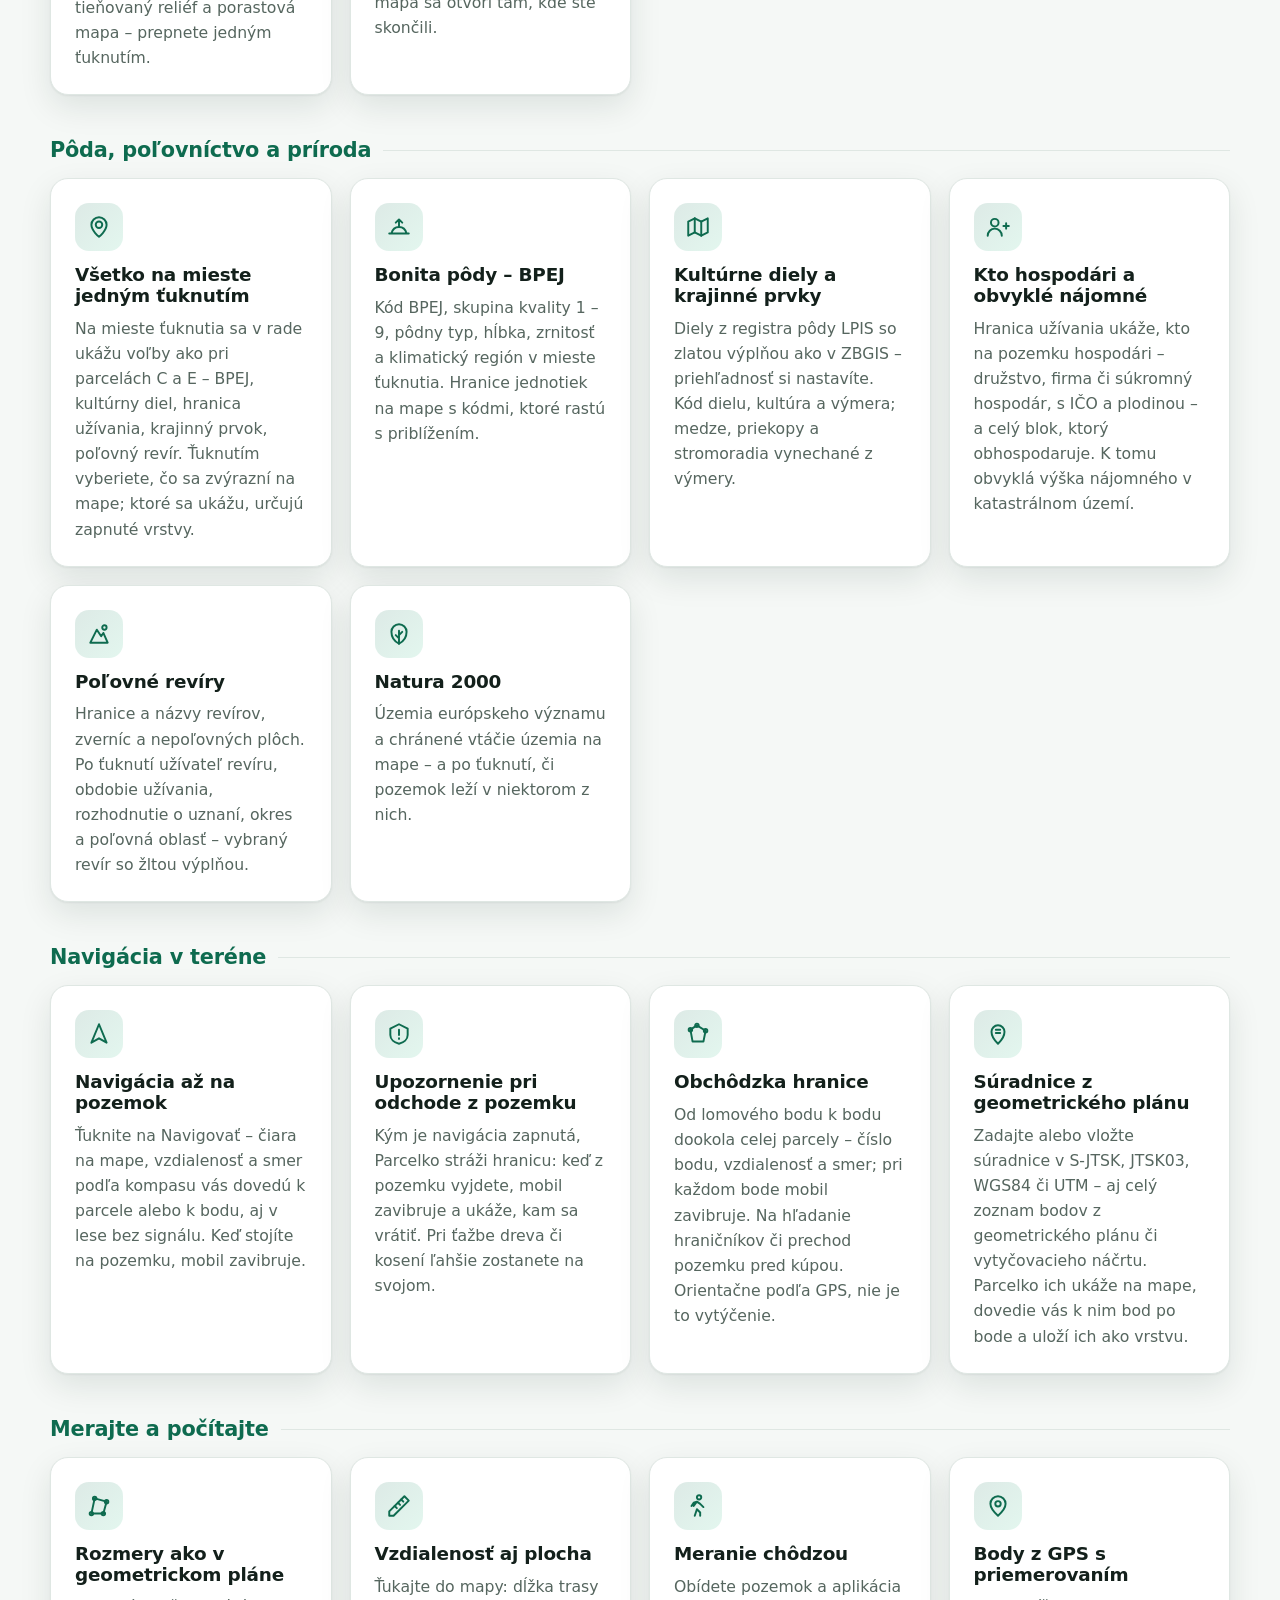
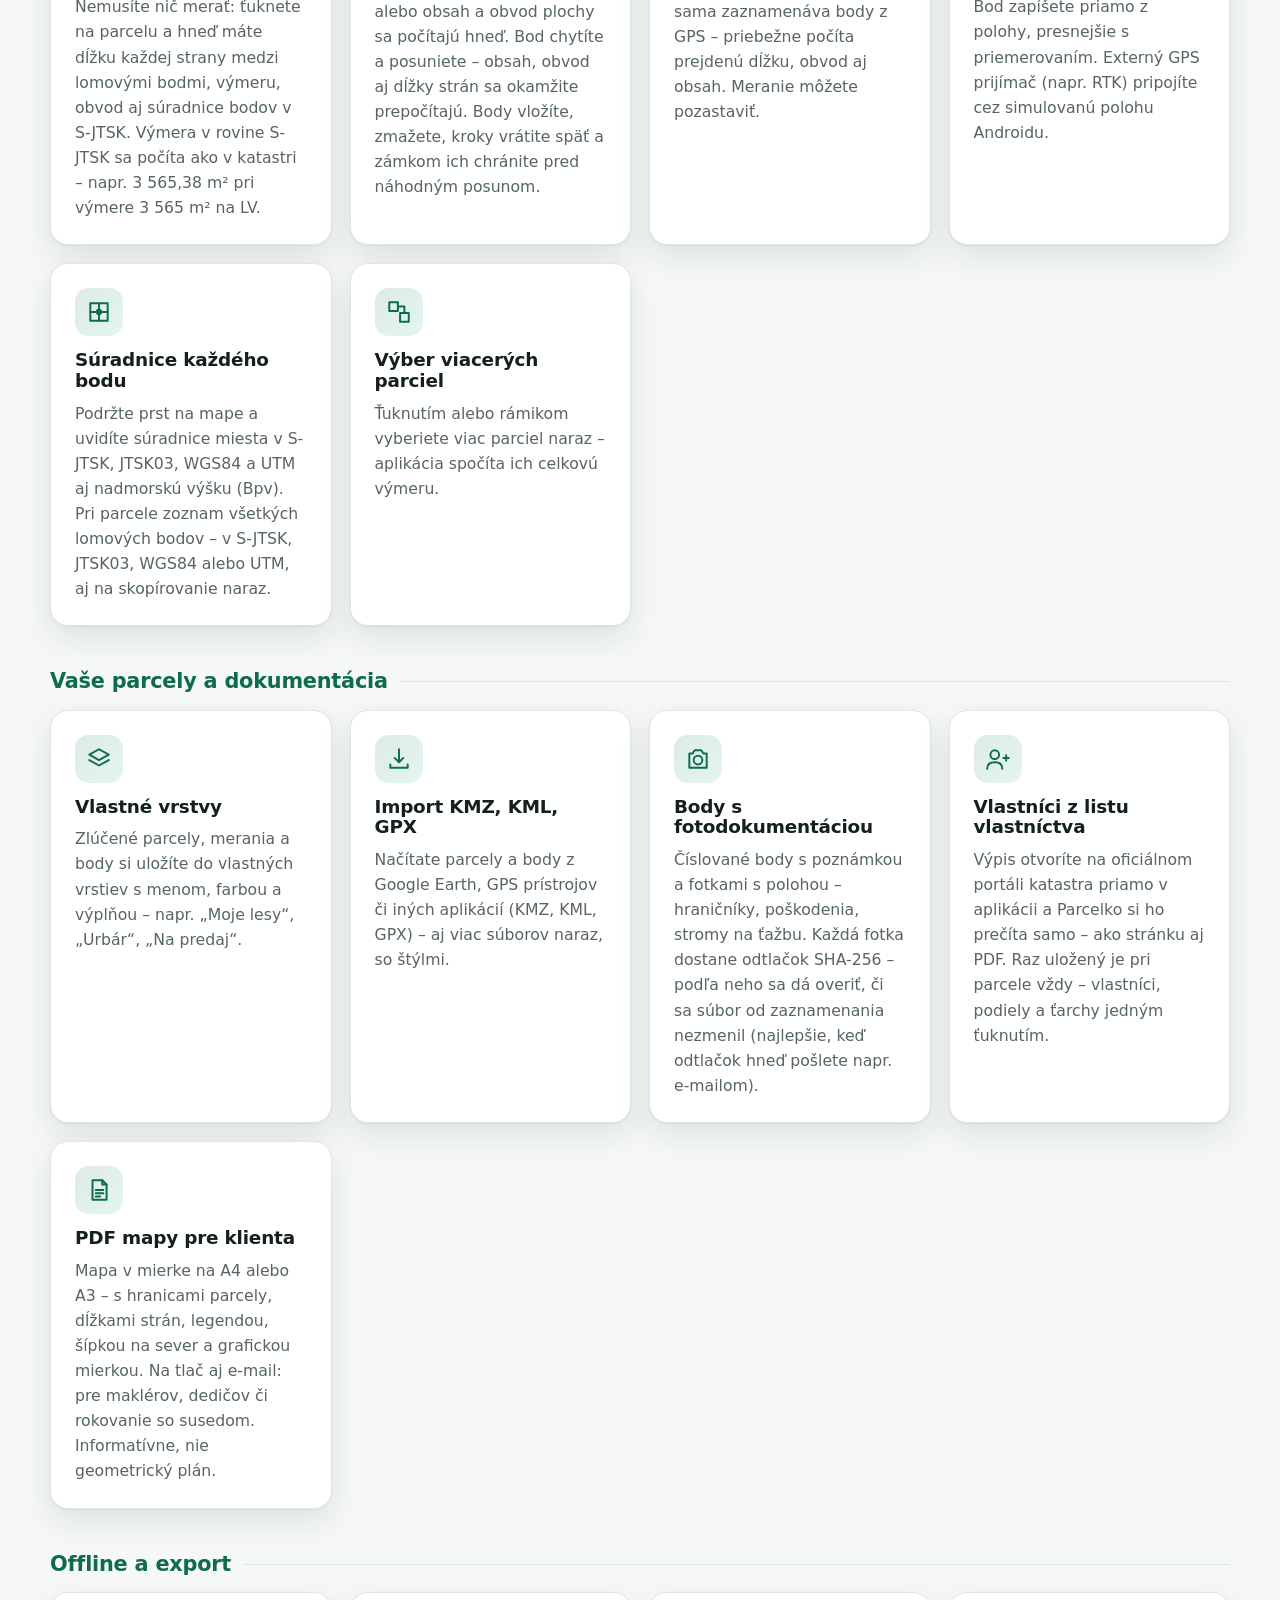
==== commit 87a3deff: "Verzia 0.5.7" ====
--- a/index.html
+++ b/index.html
@@ -76,7 +76,7 @@
    "url": "https://parcelko.github.io/",
    "inLanguage": "sk",
    "operatingSystem": "Android 8 a novší",
-   "softwareVersion": "0.5.6",
+   "softwareVersion": "0.5.7",
    "applicationCategory": "UtilitiesApplication",
    "applicationSubCategory": "Kataster nehnuteľností, mapy a meranie pozemkov",
    "downloadUrl": "https://github.com/Parcelko/parcelko.github.io/releases/latest/download/Parcelko.apk",
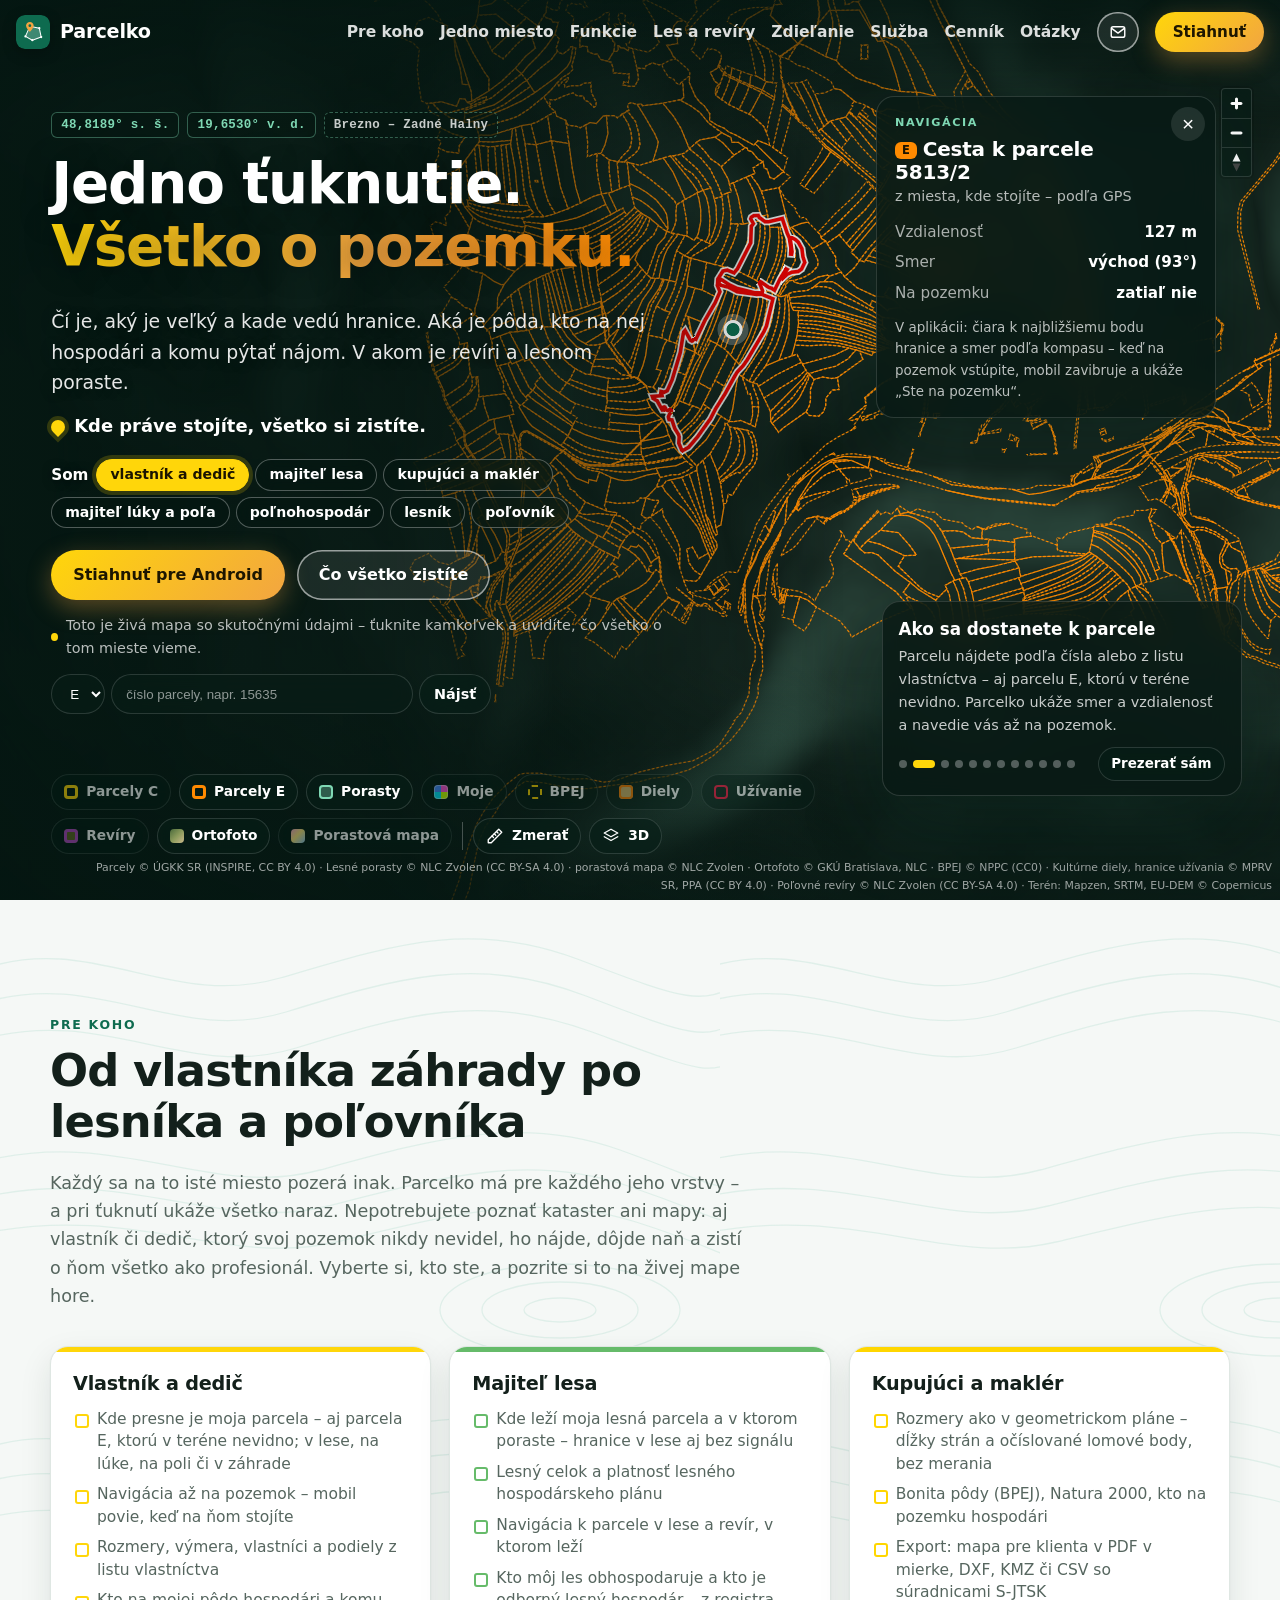
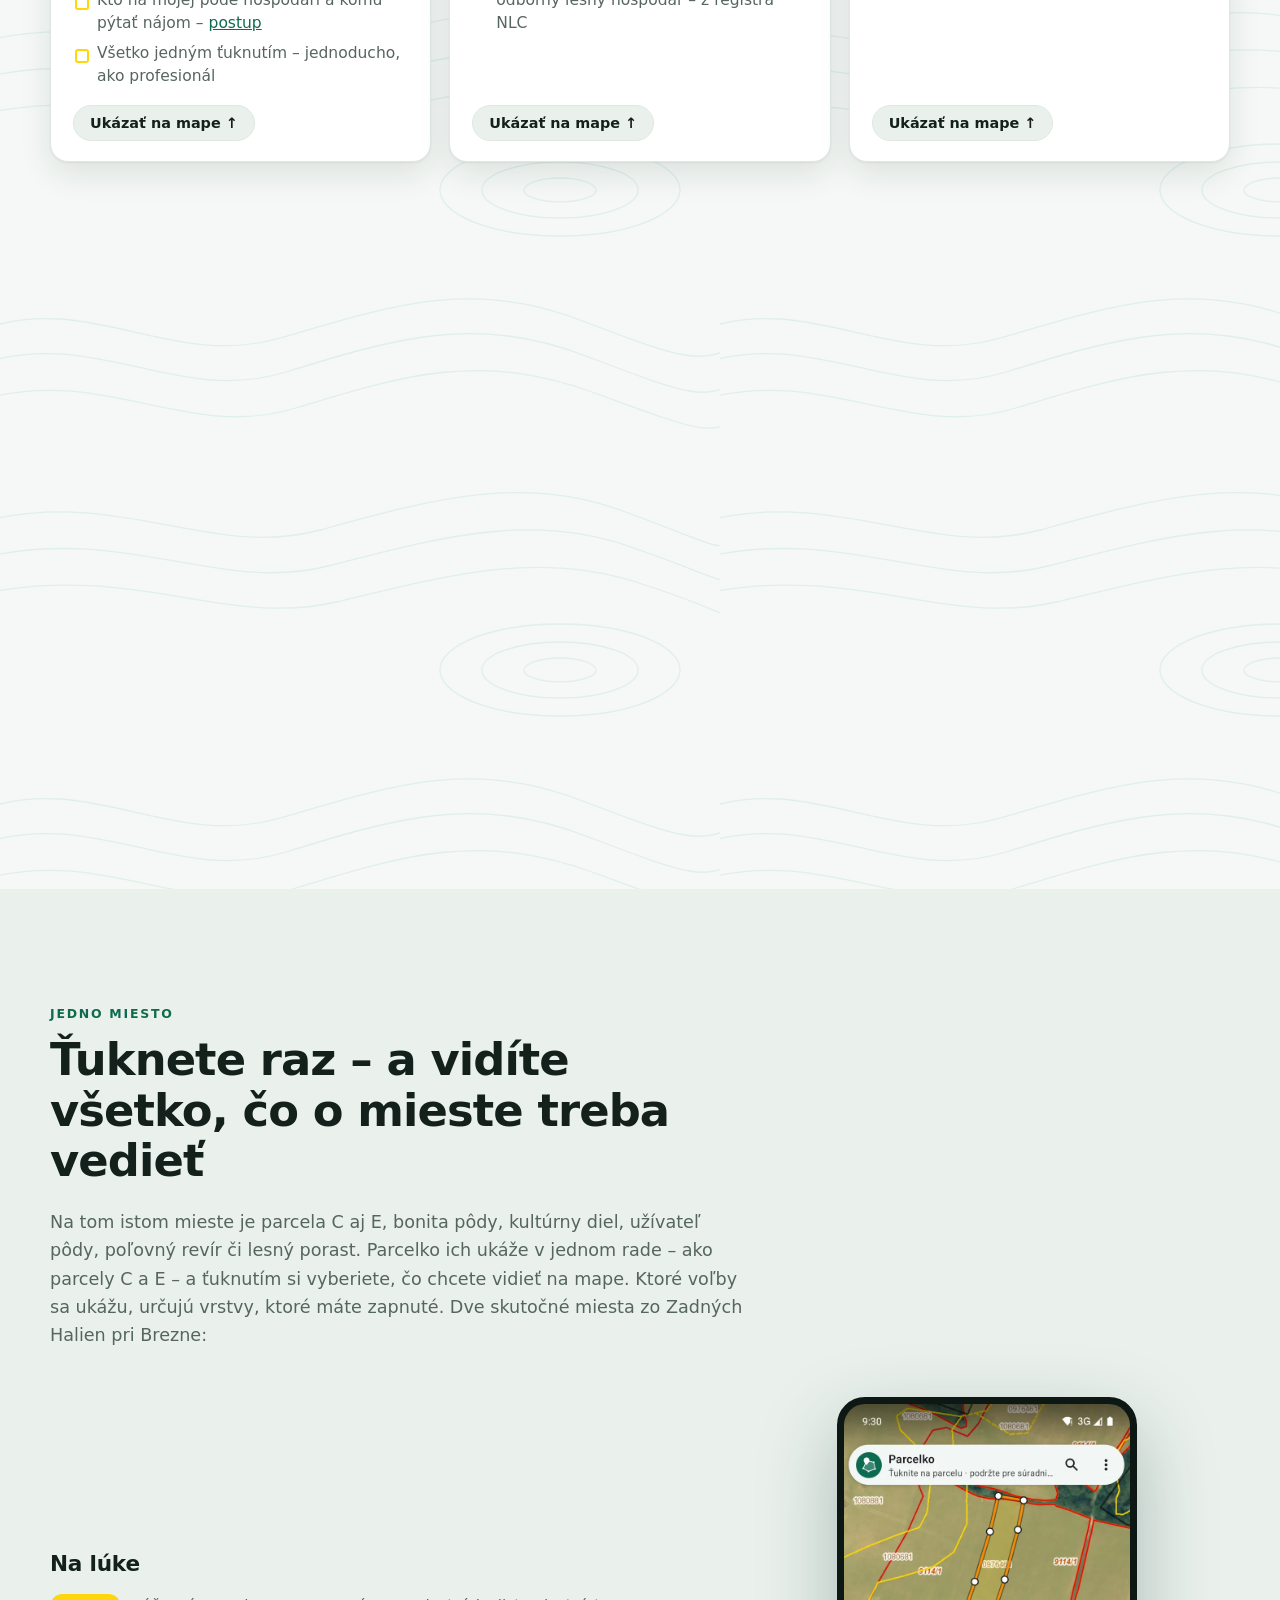
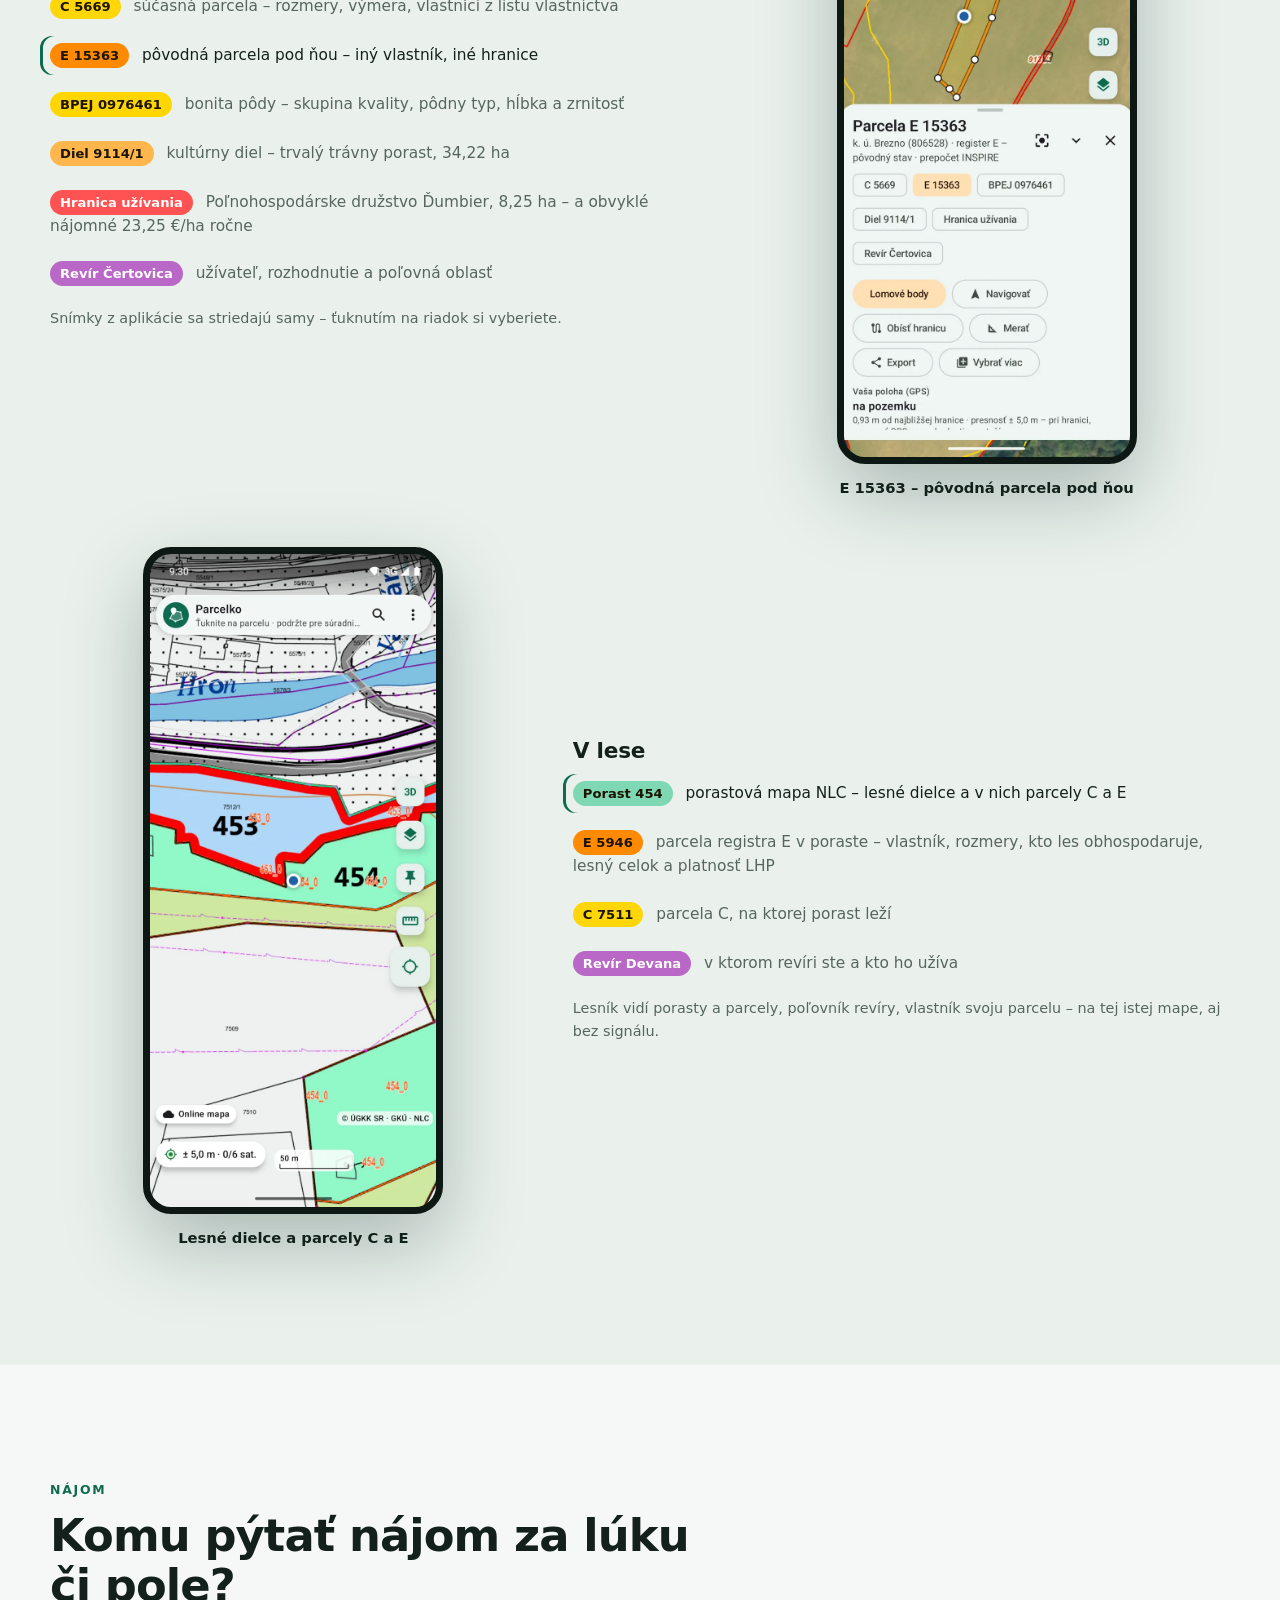
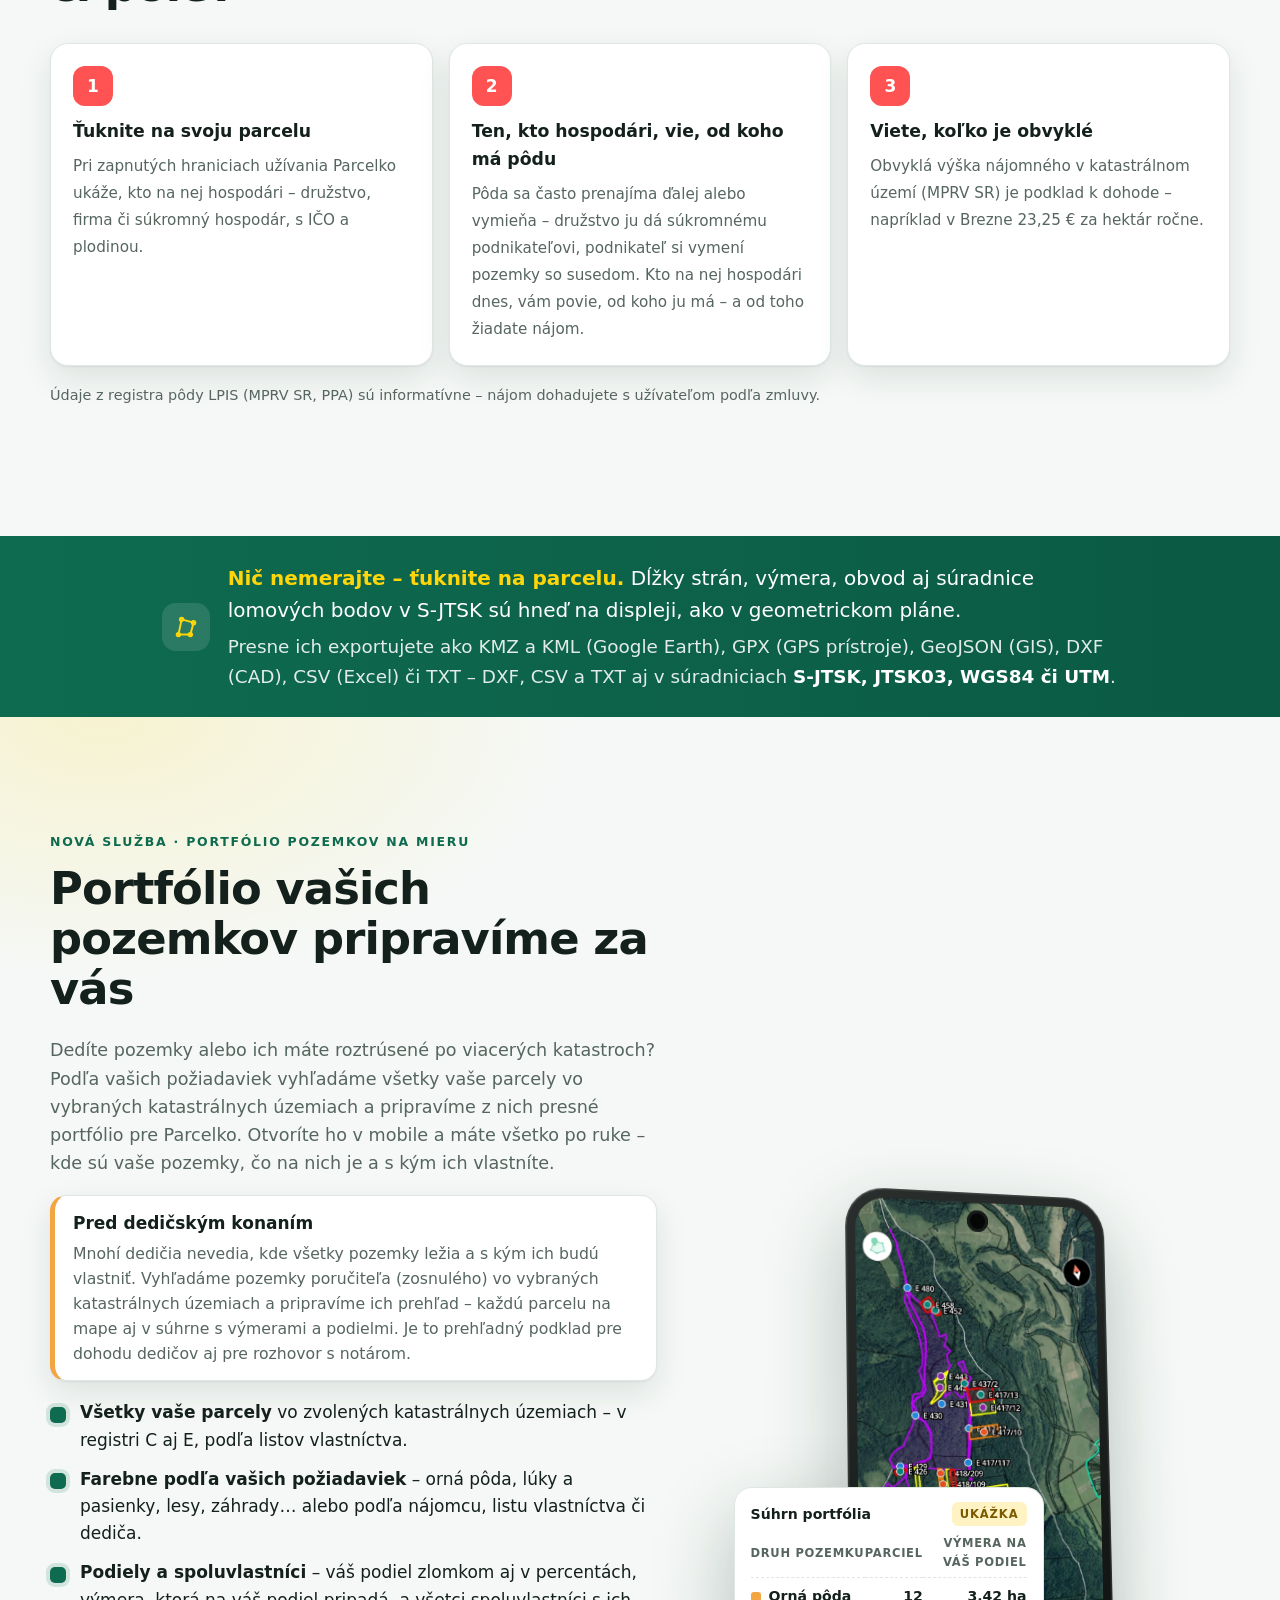
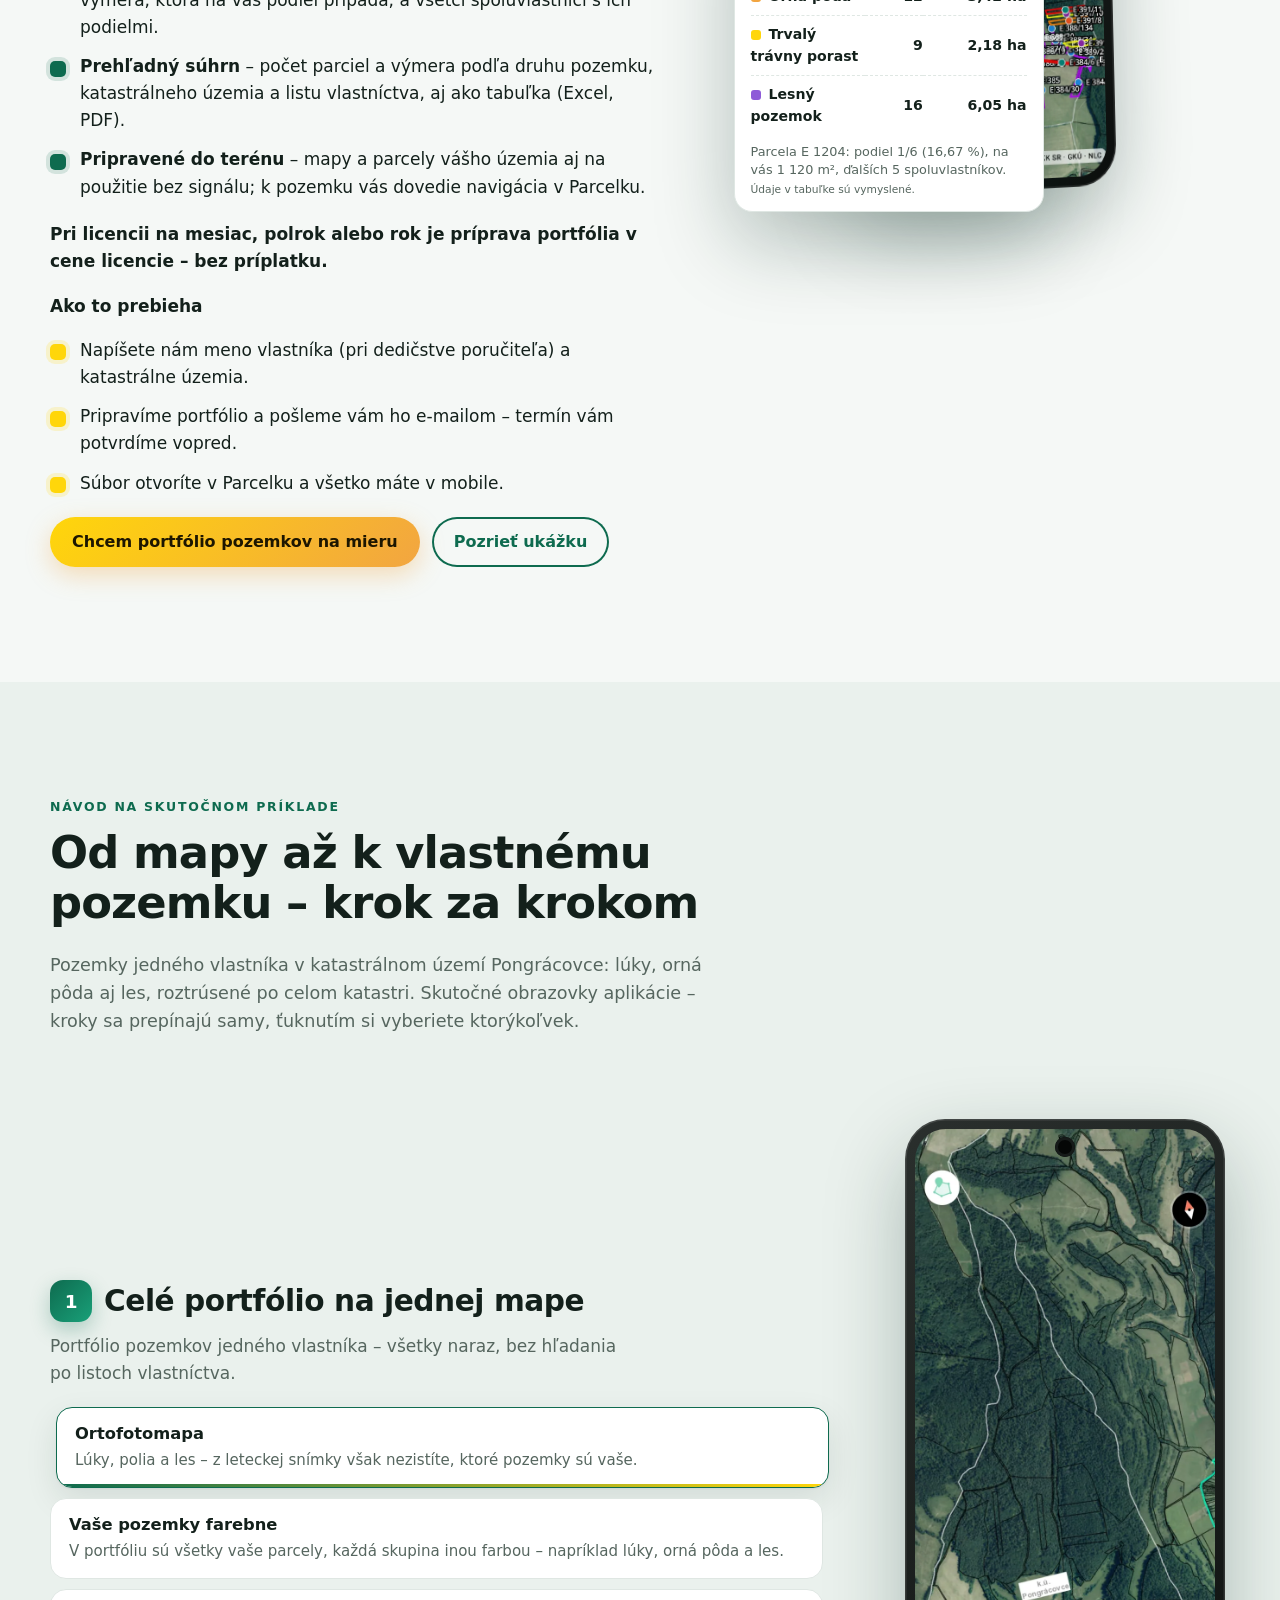
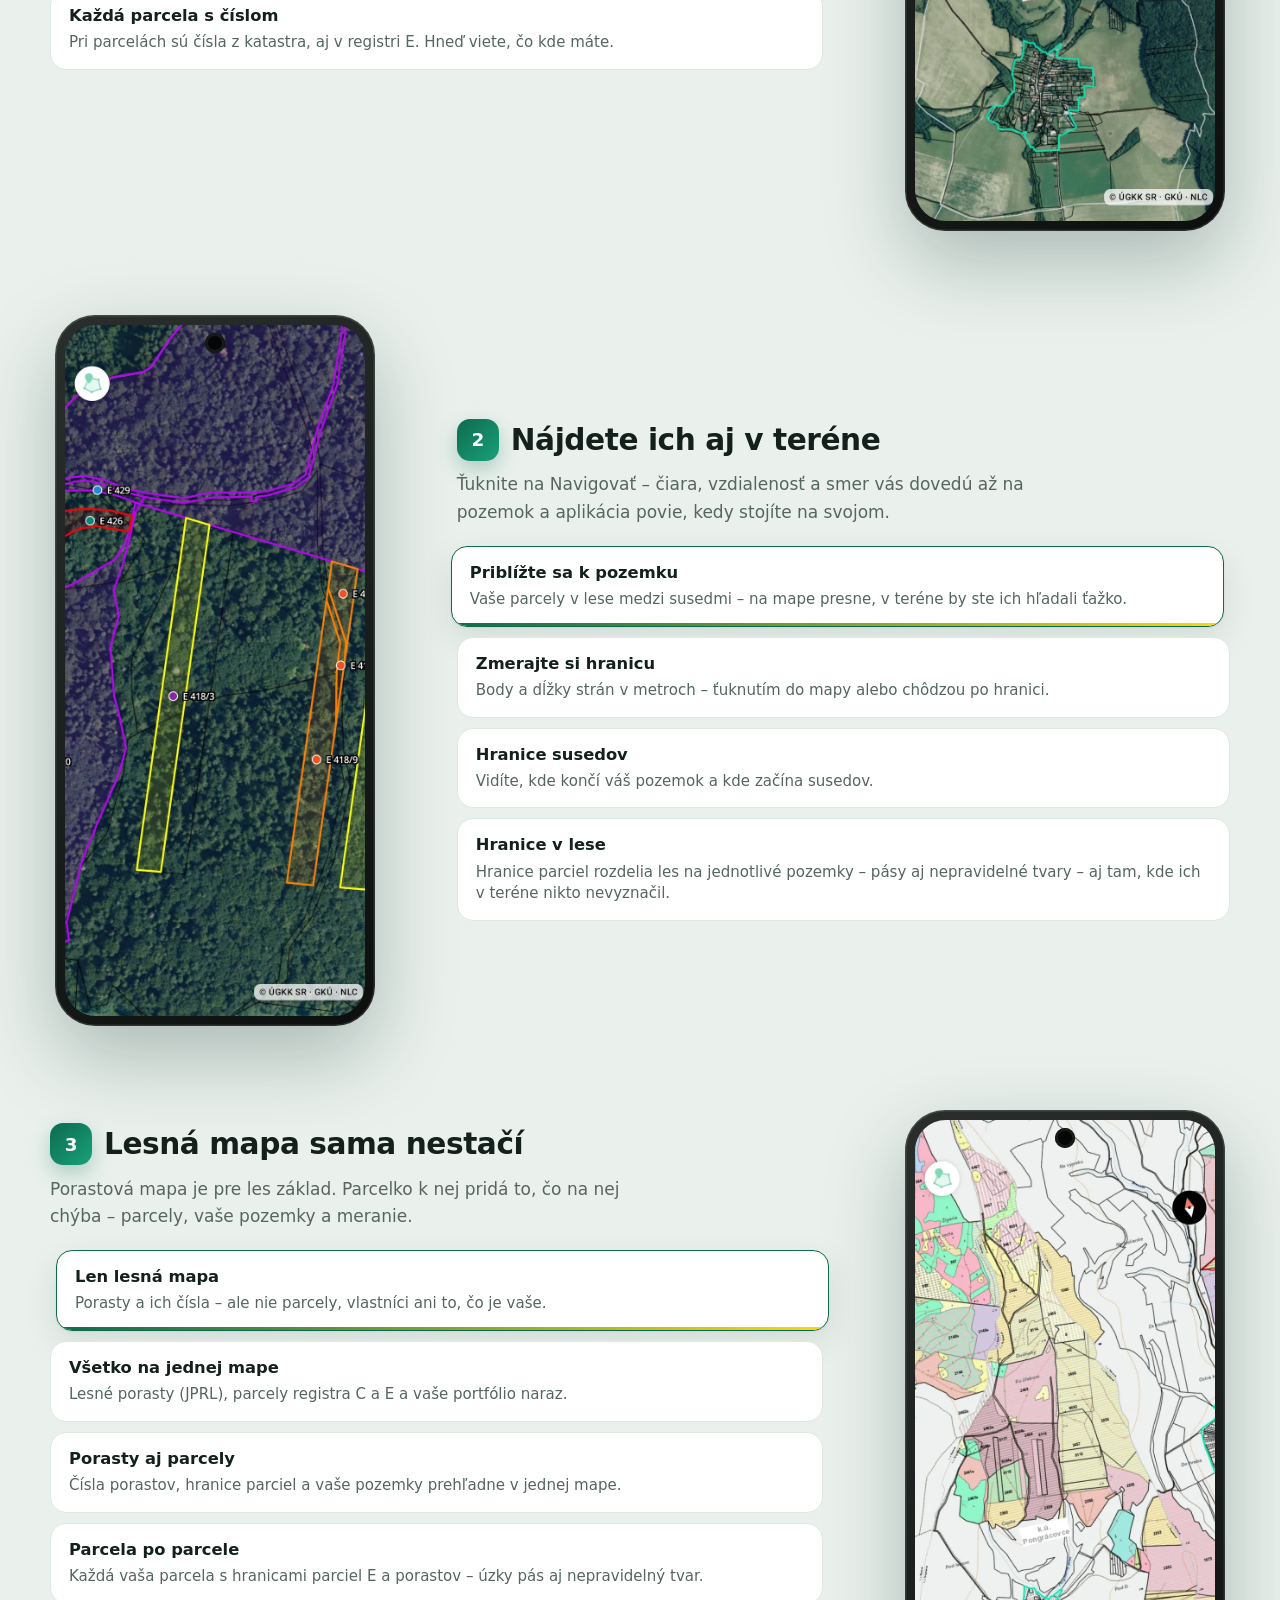
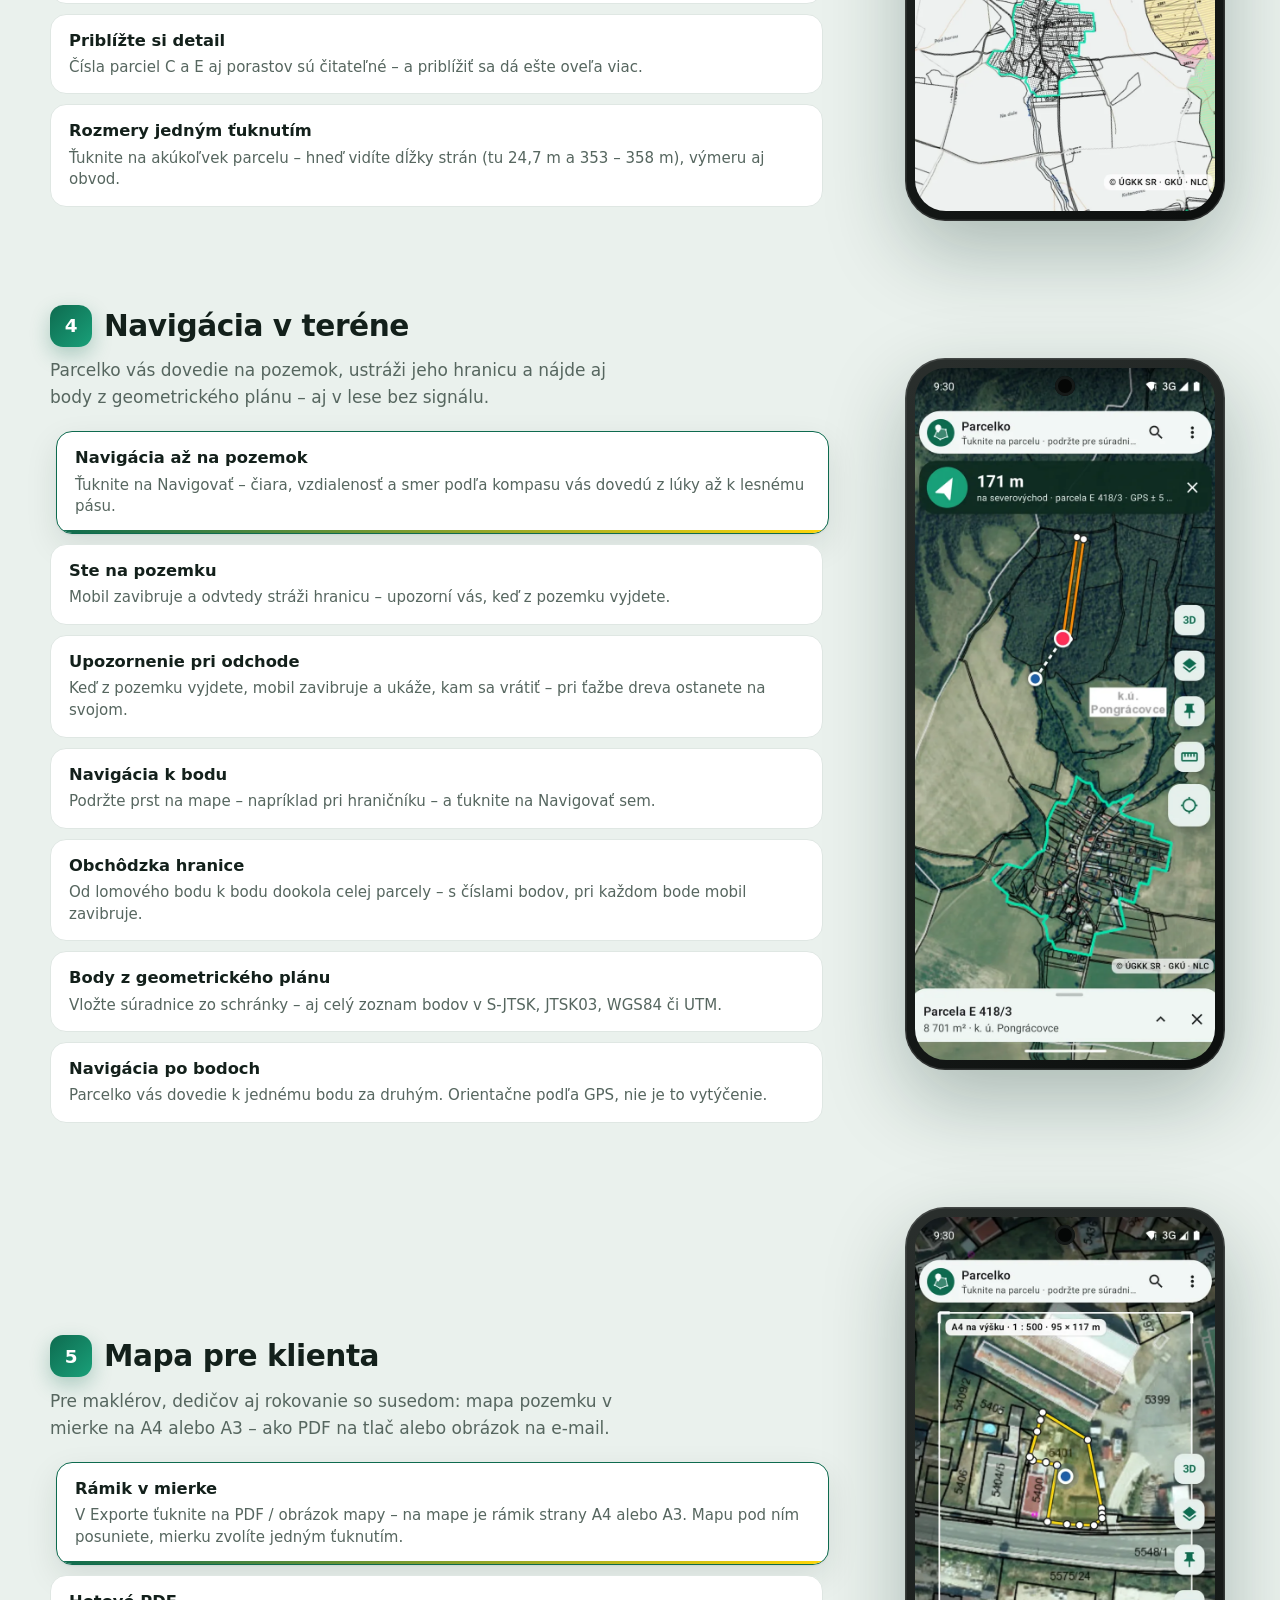
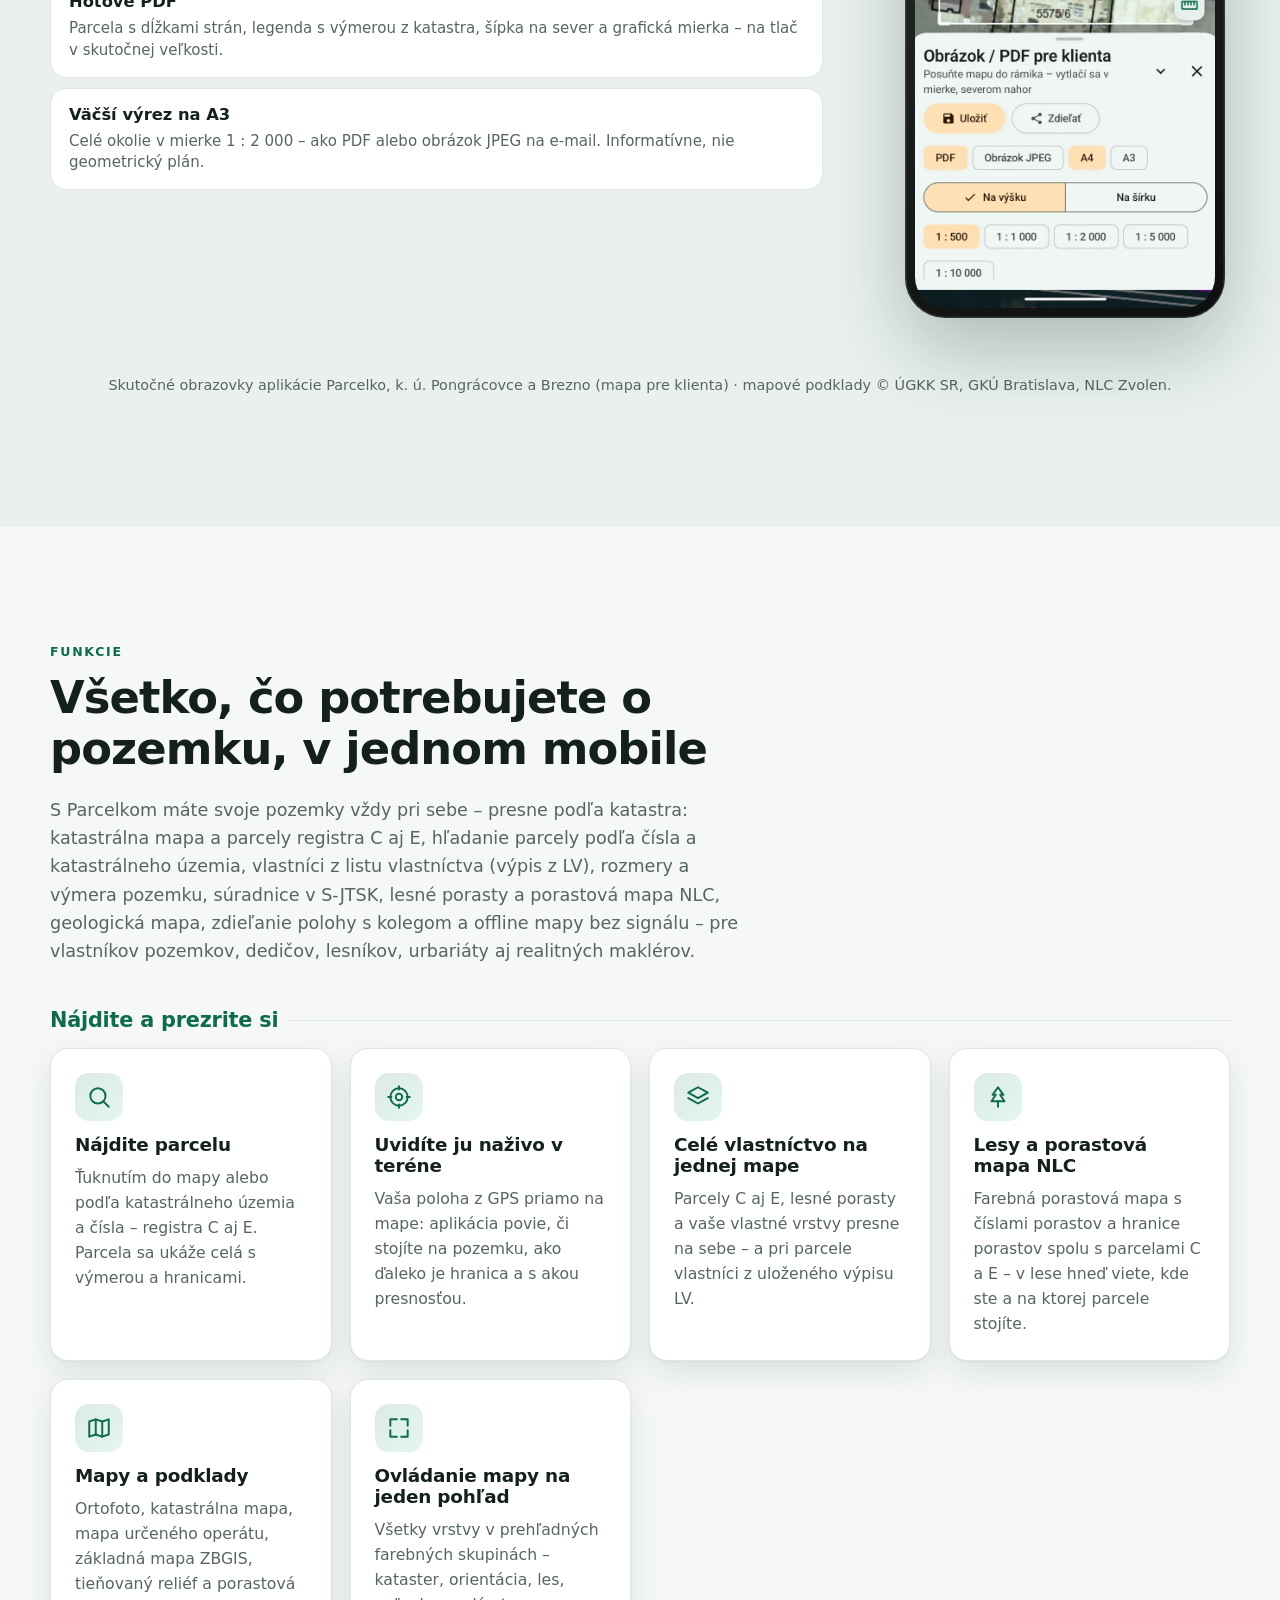
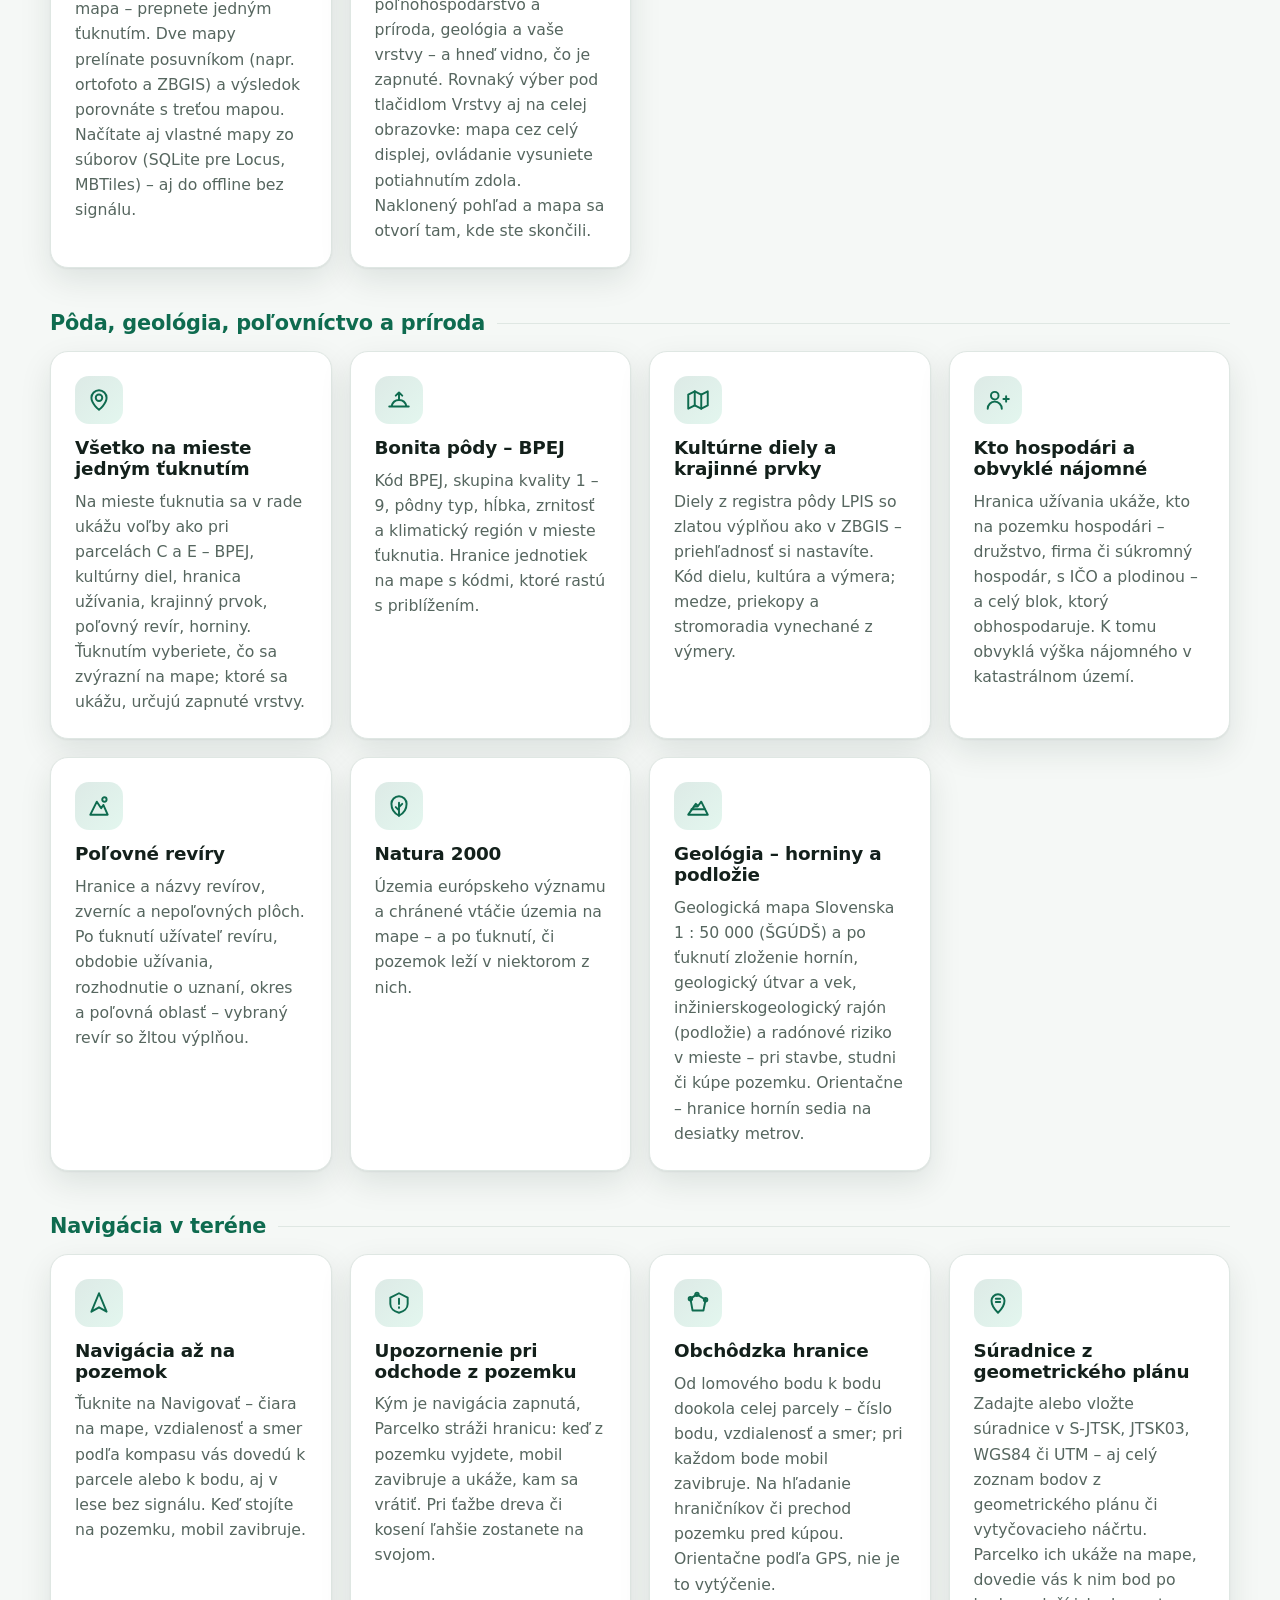
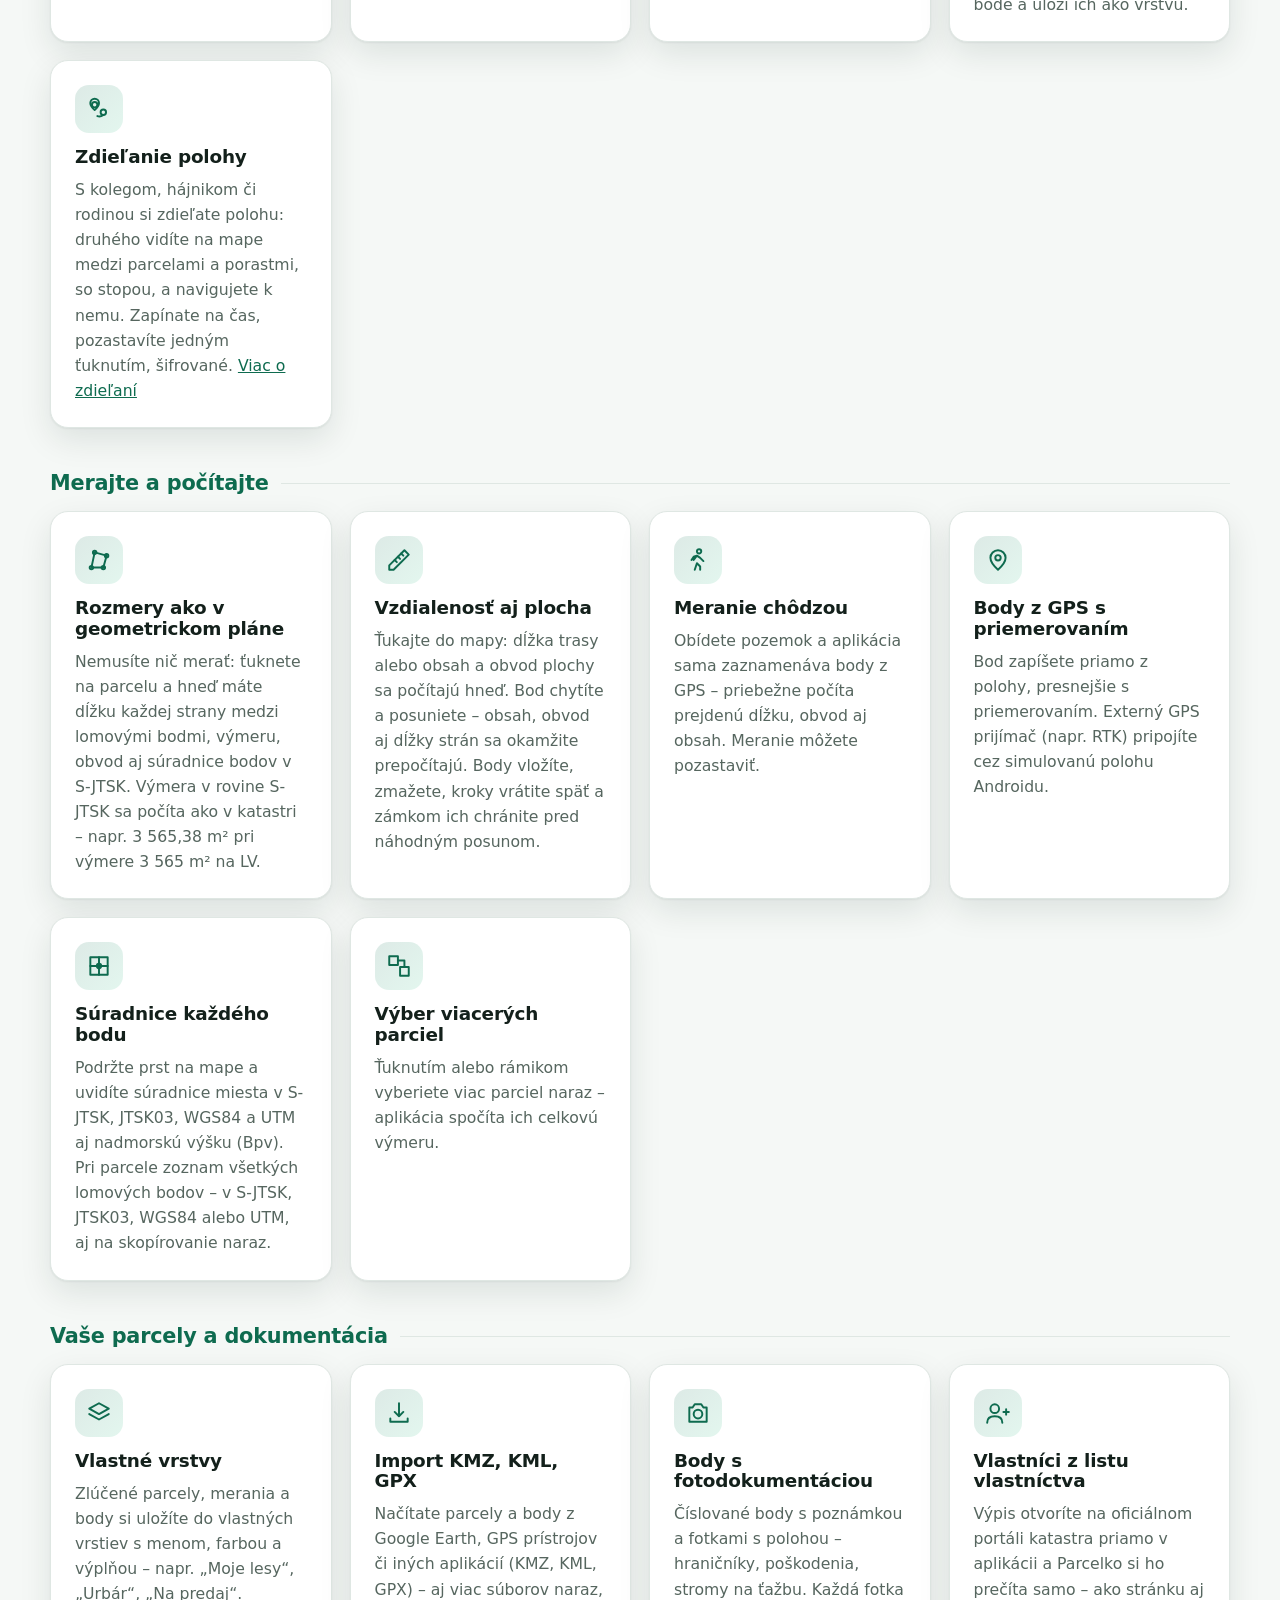
==== commit 12532f22: "Parcelko 0.5.8 na webe: zdieľanie polohy, ovládanie mapy na jeden pohľad, prelínanie a mapy zo súbor" ====
--- a/index.html
+++ b/index.html
@@ -76,13 +76,15 @@
    "url": "https://parcelko.github.io/",
    "inLanguage": "sk",
    "operatingSystem": "Android 8 a novší",
-   "softwareVersion": "0.5.7",
+   "softwareVersion": "0.5.8",
    "applicationCategory": "UtilitiesApplication",
    "applicationSubCategory": "Kataster nehnuteľností, mapy a meranie pozemkov",
    "downloadUrl": "https://github.com/Parcelko/parcelko.github.io/releases/latest/download/Parcelko.apk",
    "image": "https://parcelko.github.io/obrazky/nahlad-zdielanie.jpg",
    "screenshot": [
     "https://parcelko.github.io/obrazky/app-hladanie.webp",
+    "https://parcelko.github.io/obrazky/app-zdielanie.webp",
+    "https://parcelko.github.io/obrazky/app-ovladanie.webp",
     "https://parcelko.github.io/obrazky/app-rozmery.webp",
     "https://parcelko.github.io/obrazky/app-porastova.webp",
     "https://parcelko.github.io/obrazky/app-parcela-e-tmava.webp",
@@ -97,8 +99,11 @@
     "Vlastníci z listu vlastníctva (výpis z LV)",
     "Meranie plochy, vzdialenosti a meranie chôdzou s GPS",
     "Lesné porasty a porastová mapa NLC",
+    "Geologická mapa – horniny, podložie a radónové riziko v mieste ťuknutia",
+    "Prelínanie dvoch máp posuvníkom a porovnanie s treťou mapou",
     "Pešia navigácia k parcele a k bodu s upozornením pri odchode z pozemku",
     "Obchôdzka hranice po lomových bodoch",
+    "Zdieľanie polohy s ďalšími používateľmi Parcelka – šifrované, so stopou a navigáciou k nim",
     "Zadanie súradníc a zoznamu bodov z geometrického plánu, navigácia na ne",
     "Mapa pre klienta v mierke ako PDF alebo obrázok (A4, A3)",
     "Offline mapy bez signálu",
@@ -158,7 +163,7 @@
      "name": "Čo všetko zistím z jedného miesta na mape?",
      "acceptedAnswer": {
       "@type": "Answer",
-      "text": "Ťuknite kamkoľvek alebo sa postavte na miesto v teréne – Parcelko ukáže v jednom rade parcelu C aj E, a pri zapnutých vrstvách aj BPEJ, kultúrny diel, hranicu užívania, krajinný prvok, poľovný revír a lesný porast. Ťuknutím vyberiete, čo sa zvýrazní na mape; pri parcele máte rozmery, výmeru a vlastníkov, pri ostatných ich údaje."
+      "text": "Ťuknite kamkoľvek alebo sa postavte na miesto v teréne – Parcelko ukáže v jednom rade parcelu C aj E, a pri zapnutých vrstvách aj BPEJ, kultúrny diel, hranicu užívania, krajinný prvok, poľovný revír, lesný porast a horniny z geologickej mapy. Ťuknutím vyberiete, čo sa zvýrazní na mape; pri parcele máte rozmery, výmeru a vlastníkov, pri ostatných ich údaje."
      }
     },
     {
@@ -243,6 +248,14 @@
     },
     {
      "@type": "Question",
+     "name": "Môžem zdieľať polohu s kolegom, hájnikom alebo rodinou?",
+     "acceptedAnswer": {
+      "@type": "Answer",
+      "text": "Áno, s každým, kto má Parcelko. Pošlete mu pozvánku odkazom (WhatsApp, SMS…), on ju prijme a vy potvrdíte. Zdieľanie zapínate vy na zvolený čas (30 minút až 8 hodín), kedykoľvek ho pozastavíte alebo zastavíte. Druhý vás vidí na mape medzi parcelami a porastmi – so stopou, časom, presnosťou GPS a batériou – a vie k vám navigovať. Poloha je šifrovaná priamo v mobile, server ani my ju neprečítame. Obe strany potrebujú internet."
+     }
+    },
+    {
+     "@type": "Question",
      "name": "Aké súradnice a formáty vie aplikácia exportovať?",
      "acceptedAnswer": {
       "@type": "Answer",
@@ -286,7 +299,7 @@
      "name": "Ukladáte moje údaje?",
      "acceptedAnswer": {
       "@type": "Answer",
-      "text": "Údaje, ktoré v aplikácii vytvoríte – parcely, merania, fotky, výpisy z LV – sú len vo vašom mobile; aplikácia ich nikam neposiela. Evidujeme len údaje potrebné na licenciu (meno, kód zariadenia, platnosť) a pri službe Portfólio pozemkov na mieru podklady na jeho prípravu. Podrobnosti v zásadách ochrany osobných údajov."
+      "text": "Údaje, ktoré v aplikácii vytvoríte – parcely, merania, fotky, výpisy z LV – sú len vo vašom mobile; aplikácia ich nikam neposiela. Ak si zapnete zdieľanie polohy, vaša poloha ide zašifrovaná len tomu, s kým ste sa spárovali – server ani my ju neprečítame. Evidujeme len údaje potrebné na licenciu (meno, kód zariadenia, platnosť) a pri službe Portfólio pozemkov na mieru podklady na jeho prípravu. Podrobnosti v zásadách ochrany osobných údajov."
      }
     }
    ]
@@ -307,6 +320,7 @@
     <a href="#z-jedneho-miesta">Jedno miesto</a>
     <a href="#funkcie">Funkcie</a>
     <a href="#les">Les a revíry</a>
+    <a href="#zdielanie">Zdieľanie</a>
     <a href="#sluzba">Služba</a>
     <a href="#cennik">Cenník</a>
     <a href="#otazky">Otázky</a>
@@ -704,8 +718,8 @@
   <h2>Všetko, čo potrebujete o pozemku, v jednom mobile</h2>
   <p class="uvod">S Parcelkom máte svoje pozemky vždy pri sebe – presne podľa katastra: katastrálna mapa a parcely registra C aj E, hľadanie
     parcely podľa čísla a katastrálneho územia, vlastníci z listu vlastníctva (výpis z LV), rozmery a výmera pozemku, súradnice
-    v S-JTSK, lesné porasty a porastová mapa NLC a offline mapy bez signálu – pre vlastníkov pozemkov, dedičov, lesníkov,
-    urbariáty aj realitných maklérov.</p>
+    v S-JTSK, lesné porasty a porastová mapa NLC, geologická mapa, zdieľanie polohy s kolegom a offline mapy bez signálu – pre
+    vlastníkov pozemkov, dedičov, lesníkov, urbariáty aj realitných maklérov.</p>
   <h3 class="skupina odhal">Nájdite a prezrite si</h3>
   <div class="mriezka funkcie">
       <article class="funkcia odhal">
@@ -731,21 +745,25 @@
       <article class="funkcia odhal">
         <span class="ikona"><svg viewBox="0 0 24 24"><path d="M9 4 3 6v14l6-2 6 2 6-2V4l-6 2-6-2Z"/><path d="M9 4v14M15 6v14"/></svg></span>
         <h3>Mapy a podklady</h3>
-        <p>Ortofoto, katastrálna mapa, mapa určeného operátu, základná mapa ZBGIS, tieňovaný reliéf a porastová mapa – prepnete jedným ťuknutím.</p>
+        <p>Ortofoto, katastrálna mapa, mapa určeného operátu, základná mapa ZBGIS, tieňovaný reliéf a porastová mapa – prepnete jedným ťuknutím.
+        Dve mapy prelínate posuvníkom (napr. ortofoto a ZBGIS) a výsledok porovnáte s treťou mapou. Načítate aj vlastné mapy zo súborov
+        (SQLite pre Locus, MBTiles) – aj do offline bez signálu.</p>
       </article>
       <article class="funkcia odhal">
         <span class="ikona"><svg viewBox="0 0 24 24"><path d="M4 4h6M4 4v6M20 4h-6M20 4v6M4 20h6M4 20v-6M20 20h-6M20 20v-6"/></svg></span>
-        <h3>Celá obrazovka a naklonenie</h3>
-        <p>Mapa cez celý displej bez ponúk, naklonený pohľad a mapa sa otvorí tam, kde ste skončili.</p>
-      </article>
-  </div>
-  <h3 class="skupina odhal">Pôda, poľovníctvo a príroda</h3>
+        <h3>Ovládanie mapy na jeden pohľad</h3>
+        <p>Všetky vrstvy v prehľadných farebných skupinách – kataster, orientácia, les, poľnohospodárstvo a príroda, geológia a vaše
+        vrstvy – a hneď vidno, čo je zapnuté. Rovnaký výber pod tlačidlom Vrstvy aj na celej obrazovke: mapa cez celý displej,
+        ovládanie vysuniete potiahnutím zdola. Naklonený pohľad a mapa sa otvorí tam, kde ste skončili.</p>
+      </article>
+  </div>
+  <h3 class="skupina odhal">Pôda, geológia, poľovníctvo a príroda</h3>
   <div class="mriezka funkcie">
       <article class="funkcia odhal">
         <span class="ikona"><svg viewBox="0 0 24 24"><circle cx="12" cy="10" r="3"/><path d="M12 21s-7-5.5-7-11a7 7 0 0 1 14 0c0 5.5-7 11-7 11Z"/></svg></span>
         <h3>Všetko na mieste jedným ťuknutím</h3>
         <p>Na mieste ťuknutia sa v rade ukážu voľby ako pri parcelách C a E – BPEJ, kultúrny diel, hranica užívania, krajinný prvok,
-          poľovný revír. Ťuknutím vyberiete, čo sa zvýrazní na mape; ktoré sa ukážu, určujú zapnuté vrstvy.</p>
+          poľovný revír, horniny. Ťuknutím vyberiete, čo sa zvýrazní na mape; ktoré sa ukážu, určujú zapnuté vrstvy.</p>
       </article>
       <article class="funkcia odhal">
         <span class="ikona"><svg viewBox="0 0 24 24"><path d="M3 18h18M5 18c1-4 3-6 7-6s6 2 7 6"/><path d="M12 12V5m0 0-3 3m3-3 3 3"/></svg></span>
@@ -776,6 +794,13 @@
         <h3>Natura 2000</h3>
         <p>Územia európskeho významu a chránené vtáčie územia na mape – a po ťuknutí, či pozemok leží v niektorom z nich.</p>
       </article>
+      <article class="funkcia odhal">
+        <span class="ikona"><svg viewBox="0 0 24 24"><path d="M3 20h18L15 8l-3 4-2-2z"/><path d="M6 15h12M8.5 12.5h3"/></svg></span>
+        <h3>Geológia – horniny a podložie</h3>
+        <p>Geologická mapa Slovenska 1&nbsp;:&nbsp;50&nbsp;000 (ŠGÚDŠ) a po ťuknutí zloženie hornín, geologický útvar a vek,
+          inžinierskogeologický rajón (podložie) a radónové riziko v mieste – pri stavbe, studni či kúpe pozemku. Orientačne –
+          hranice hornín sedia na desiatky metrov.</p>
+      </article>
   </div>
   <h3 class="skupina odhal">Navigácia v teréne</h3>
   <div class="mriezka funkcie">
@@ -802,6 +827,12 @@
         <h3>Súradnice z geometrického plánu</h3>
         <p>Zadajte alebo vložte súradnice v S-JTSK, JTSK03, WGS84 či UTM – aj celý zoznam bodov z geometrického plánu či
         vytyčovacieho náčrtu. Parcelko ich ukáže na mape, dovedie vás k nim bod po bode a uloží ich ako vrstvu.</p>
+      </article>
+      <article class="funkcia odhal">
+        <span class="ikona"><svg viewBox="0 0 24 24"><circle cx="8" cy="8" r="2.5"/><circle cx="16" cy="15" r="2.5"/><path d="M8 13s-4-3.4-4-6.5a4 4 0 0 1 8 0C12 9.6 8 13 8 13Z"/><path d="M10.5 18.5c2 .8 3.5.5 5.5-1"/></svg></span>
+        <h3>Zdieľanie polohy</h3>
+        <p>S kolegom, hájnikom či rodinou si zdieľate polohu: druhého vidíte na mape medzi parcelami a porastmi, so stopou,
+        a navigujete k nemu. Zapínate na čas, pozastavíte jedným ťuknutím, šifrované. <a href="#zdielanie">Viac o zdieľaní</a></p>
       </article>
   </div>
   <h3 class="skupina odhal">Merajte a počítajte</h3>
@@ -942,6 +973,28 @@
   </div>
 </section>
 
+<!-- ============================================================ zdieľanie polohy -->
+<section class="sekcia jemna" id="zdielanie">
+  <div class="dve-stlpce">
+    <div class="odhal">
+      <p class="nadtitul">Novinka · Zdieľanie polohy</p>
+      <h2>Viete, kde je kolega – priamo medzi parcelami</h2>
+      <p>V lese, na poli či pri obchôdzke pozemkov si s ďalšími používateľmi Parcelka navzájom zdieľate polohu. Druhého vidíte
+        na tej istej mape ako parcely C a E, porasty a revíry – aj s trasou, ktorou prešiel – a jedným ťuknutím vás k nemu
+        Parcelko dovedie.</p>
+      <ul class="zoznam">
+        <li>pozvánku pošlete odkazom (WhatsApp, SMS, e-mail) – spárujete sa raz, prijatie potvrdíte vy</li>
+        <li>zdieľanie zapínate vy, na 30 minút až 8 hodín; kedykoľvek ho pozastavíte – vtedy sa nič neposiela – a zase zapnete</li>
+        <li>na mape meno, stopa (dá sa vypnúť), čas poslednej polohy, presnosť GPS a batéria druhého</li>
+        <li>navigácia k človeku – cieľ sa posúva s ním</li>
+        <li>šifrované priamo v mobile – polohu nevidí server ani my; bez poplatkov navyše</li>
+      </ul>
+      <p class="poznamka">Funguje, kým majú oba mobily internet; kto sa pozerá, má Parcelko otvorené.</p>
+    </div>
+    <figure class="mobil odhal naklon-vpravo" data-snimka="zdielanie"><img src="obrazky/app-zdielanie.webp" alt="Parcelko: zdieľaná poloha hájnika so stopou v lese a jeho karta" loading="lazy" width="720" height="1600"></figure>
+  </div>
+</section>
+
 <!-- ============================================================ pre koho -->
 <!-- ============================================================ v mobile -->
 <section class="sekcia jemna" id="v-mobile">
@@ -952,7 +1005,9 @@
     <button type="button" class="galeria-sipka vlavo" aria-label="Predchádzajúce">‹</button>
     <div class="galeria" tabindex="0" aria-label="Ukážky obrazoviek aplikácie – Brezno">
       <figure class="mobil odhal" data-snimka="hladanie"><img src="obrazky/app-hladanie.webp" alt="Hľadanie parcely podľa čísla" loading="lazy" width="720" height="1600"><figcaption>Nájdete parcelu podľa čísla – aj registra E</figcaption></figure>
-      <figure class="mobil odhal" data-snimka="cela-obrazovka"><img src="obrazky/app-cela-obrazovka.webp" alt="Celá obrazovka – len mapa a ikonka" loading="lazy" width="720" height="1600"><figcaption>Celá obrazovka – len mapa a zelená ikonka</figcaption></figure>
+      <figure class="mobil odhal" data-snimka="ovladanie"><img src="obrazky/app-ovladanie.webp" alt="Celá obrazovka s ovládaním mapy – skupiny vrstiev a prelínanie máp" loading="lazy" width="720" height="1600"><figcaption>Celá obrazovka – vrstvy na jeden pohľad a prelínanie máp</figcaption></figure>
+      <figure class="mobil odhal" data-snimka="zdielanie-galeria"><img src="obrazky/app-zdielanie.webp" alt="Zdieľanie polohy – kolega na mape so stopou" loading="lazy" width="720" height="1600"><figcaption>Zdieľanie polohy – kolega na mape</figcaption></figure>
+      <figure class="mobil odhal" data-snimka="geologia"><img src="obrazky/app-geologia.webp" alt="Geologická mapa a horniny v mieste ťuknutia" loading="lazy" width="720" height="1600"><figcaption>Geológia – horniny, podložie, radón</figcaption></figure>
       <figure class="mobil odhal" data-snimka="porastova"><img src="obrazky/app-porastova.webp" alt="Porastová mapa NLC s parcelami" loading="lazy" width="720" height="1600"><figcaption>Porastová mapa NLC s parcelami</figcaption></figure>
       <figure class="mobil odhal" data-snimka="rozmery"><img src="obrazky/app-rozmery.webp" alt="Rozmery parcely – dĺžky strán, výmera, obvod" loading="lazy" width="720" height="1600"><figcaption>Rozmery ako v geometrickom pláne</figcaption></figure>
       <figure class="mobil odhal" data-snimka="parcela-e-tmava"><img src="obrazky/app-parcela-e-tmava.webp" alt="Parcela E v tmavom režime" loading="lazy" width="720" height="1600"><figcaption>Parcela E – výmera a „na pozemku“</figcaption></figure>
@@ -963,7 +1018,7 @@
       <figure class="mobil odhal" data-snimka="suradnice"><img src="obrazky/app-suradnice.webp" alt="Súradnice bodu v S-JTSK, JTSK03, WGS84 a UTM" loading="lazy" width="720" height="1600"><figcaption>Súradnice bodu dlhým stlačením</figcaption></figure>
       <figure class="mobil odhal" data-snimka="parcela"><img src="obrazky/app-parcela.webp" alt="Parcela C pri dome" loading="lazy" width="720" height="1600"><figcaption>Parcela C pri dome – na ortofote</figcaption></figure>
       <figure class="mobil odhal" data-snimka="rozmery-tmava"><img src="obrazky/app-rozmery-tmava.webp" alt="Rozmery v tmavom režime" loading="lazy" width="720" height="1600"><figcaption>Tmavý režim – meranie</figcaption></figure>
-      <figure class="mobil odhal" data-snimka="vrstvy"><img src="obrazky/app-vrstvy.webp" alt="Moje parcely a podklady" loading="lazy" width="720" height="1600"><figcaption>Moje parcely z KMZ a podklady</figcaption></figure>
+      <figure class="mobil odhal" data-snimka="vrstvy"><img src="obrazky/app-vrstvy.webp" alt="Tlačidlo Vrstvy – skupiny vrstiev na jeden pohľad" loading="lazy" width="720" height="1600"><figcaption>Vrstvy – všetko na jeden pohľad</figcaption></figure>
       <figure class="mobil odhal" data-snimka="les-e"><img src="obrazky/app-les-e.webp" alt="Parcela E na okraji lesa" loading="lazy" width="720" height="1600"><figcaption>Parcely C a E pri lese</figcaption></figure>
       <figure class="mobil odhal" data-snimka="offline"><img src="obrazky/app-offline.webp" alt="Offline mapy" loading="lazy" width="720" height="1600"><figcaption>Offline mapy bez signálu</figcaption></figure>
       <figure class="mobil odhal" data-snimka="export"><img src="obrazky/app-export.webp" alt="Export súradníc" loading="lazy" width="720" height="1600"><figcaption>Export – S-JTSK, KMZ, DXF…</figcaption></figure>
@@ -1116,7 +1171,7 @@
     <details><summary>Vidím v Parcelku poľovný revír a jeho užívateľa?</summary>
       <p>Áno. Po zapnutí vrstvy Poľovné revíry vidíte na mape hranice a názvy revírov, zverníc a nepoľovných plôch. Po ťuknutí Parcelko ukáže užívateľa revíru (poľovnícke združenie), obdobie užívania, rozhodnutie o uznaní, okres a poľovnú oblasť; vybraný revír sa vyplní žltou. Hranice máte aj v teréne bez signálu, ak si územie stiahnete.</p></details>
     <details><summary>Čo všetko zistím z jedného miesta na mape?</summary>
-      <p>Ťuknite kamkoľvek alebo sa postavte na miesto v teréne – Parcelko ukáže v jednom rade parcelu C aj E, a pri zapnutých vrstvách aj BPEJ, kultúrny diel, hranicu užívania, krajinný prvok, poľovný revír a lesný porast. Ťuknutím vyberiete, čo sa zvýrazní na mape; pri parcele máte rozmery, výmeru a vlastníkov, pri ostatných ich údaje.</p></details>
+      <p>Ťuknite kamkoľvek alebo sa postavte na miesto v teréne – Parcelko ukáže v jednom rade parcelu C aj E, a pri zapnutých vrstvách aj BPEJ, kultúrny diel, hranicu užívania, krajinný prvok, poľovný revír, lesný porast a horniny z geologickej mapy. Ťuknutím vyberiete, čo sa zvýrazní na mape; pri parcele máte rozmery, výmeru a vlastníkov, pri ostatných ich údaje.</p></details>
     <details><summary>Pripravíte mi prehľad všetkých mojich pozemkov?</summary>
       <p>Áno – službou Portfólio pozemkov na mieru. Podľa vašich požiadaviek vyhľadáme všetky vaše parcely vo vybraných katastrálnych územiach (register C aj E), farebne ich rozlíšime podľa druhu pozemku alebo vašich kritérií a pri každej uvedieme váš podiel zlomkom aj v percentách, výmeru, ktorá naň pripadá, a spoluvlastníkov. Portfólio otvoríte v Parcelku v mobile, súhrn dostanete aj ako tabuľku (Excel, PDF). Pri licencii na mesiac, polrok alebo rok je príprava portfólia v cene licencie.</p></details>
     <details><summary>Ako nájsť parcelu podľa čísla?</summary>
@@ -1137,6 +1192,11 @@
       <p>Áno. V ponuke zvoľte Zadať súradnice a zadajte alebo vložte súradnice v S-JTSK, JTSK03, WGS84 či UTM – aj celý zoznam bodov z geometrického plánu (číslo bodu, Y a X na riadok). Parcelko body ukáže na mape, navigáciou vás k nim dovedie bod po bode a uloží ich ako vrstvu. Poloha je z GPS mobilu (spravidla 2 – 10 m), takže ide o orientačné hľadanie, nie o vytýčenie – to robí geodet.</p></details>
     <details><summary>Upozorní ma aplikácia, keď vyjdem zo svojho pozemku?</summary>
       <p>Áno. Počas navigácie k parcele Parcelko ukáže, kedy stojíte na pozemku, a keď z neho vyjdete, mobil zavibruje a aplikácia ukáže, kam sa vrátiť – napríklad pri ťažbe dreva či kosení. Funguje, kým máte Parcelko otvorené na obrazovke (počas navigácie displej nezhasne).</p></details>
+    <details><summary>Môžem zdieľať polohu s kolegom, hájnikom alebo rodinou?</summary>
+      <p>Áno, s každým, kto má Parcelko. Pošlete mu pozvánku odkazom (WhatsApp, SMS…), on ju prijme a vy potvrdíte. Zdieľanie
+        zapínate vy na zvolený čas (30 minút až 8 hodín), kedykoľvek ho pozastavíte alebo zastavíte. Druhý vás vidí na mape medzi
+        parcelami a porastmi – so stopou, časom, presnosťou GPS a batériou – a vie k vám navigovať. Poloha je šifrovaná priamo
+        v mobile, server ani my ju neprečítame. Obe strany potrebujú internet.</p></details>
     <details><summary>Aké súradnice a formáty vie aplikácia exportovať?</summary>
       <p>Formáty KMZ a KML (Google Earth), GPX (GPS prístroje) a GeoJSON (GIS) – tie sú vždy vo WGS84, ako to vyžaduje formát – a DXF (CAD),
         CSV (Excel) a TXT so súradnicami v S-JTSK (JTSK), JTSK03, WGS84 alebo UTM 34N.</p></details>
@@ -1156,7 +1216,8 @@
         Kolega potrebuje vlastnú licenciu.</p></details>
     <details><summary>Ukladáte moje údaje?</summary>
       <p>Údaje, ktoré v aplikácii vytvoríte – parcely, merania, fotky, výpisy z LV – sú len vo vašom mobile; aplikácia ich nikam
-        neposiela. Evidujeme len údaje potrebné na licenciu (meno, kód zariadenia, platnosť) a pri službe Portfólio pozemkov na mieru
+        neposiela. Ak si zapnete zdieľanie polohy, vaša poloha ide zašifrovaná len tomu, s kým ste sa spárovali – server ani my ju
+        neprečítame. Evidujeme len údaje potrebné na licenciu (meno, kód zariadenia, platnosť) a pri službe Portfólio pozemkov na mieru
         podklady na jeho prípravu. Podrobnosti v <a href="sukromie.html">zásadách ochrany osobných údajov</a>.</p></details>
   </div>
 </section>
--- a/styl.css
+++ b/styl.css
@@ -72,6 +72,19 @@
   .lista .napiste + .tlacidlo { padding: 8px 14px; }
 }
 @media (max-width: 374.98px) { #lista .znacka span { display: none; } }
+/* stredné šírky (počítač s menším oknom, tablet): ponuka v jednom riadku – menšie medzery, „Napíšte nám“ len obálka */
+.lista nav a { white-space: nowrap; }
+@media (min-width: 861px) and (max-width: 1400px) {
+  .lista { gap: 16px; }
+  .lista nav { gap: 16px; }
+  .lista .napiste span { display: none; }
+  .lista .tlacidlo.napiste { padding: 8px 12px; }
+}
+@media (min-width: 861px) and (max-width: 1120px) {
+  .lista nav { gap: 12px; }
+  .lista nav a { font-size: .88rem; }
+}
+@media (min-width: 861px) and (max-width: 980px) { #lista .znacka span { display: none; } }
 
 /* ------------------------------------------------------------ tlačidlá */
 .tlacidlo {
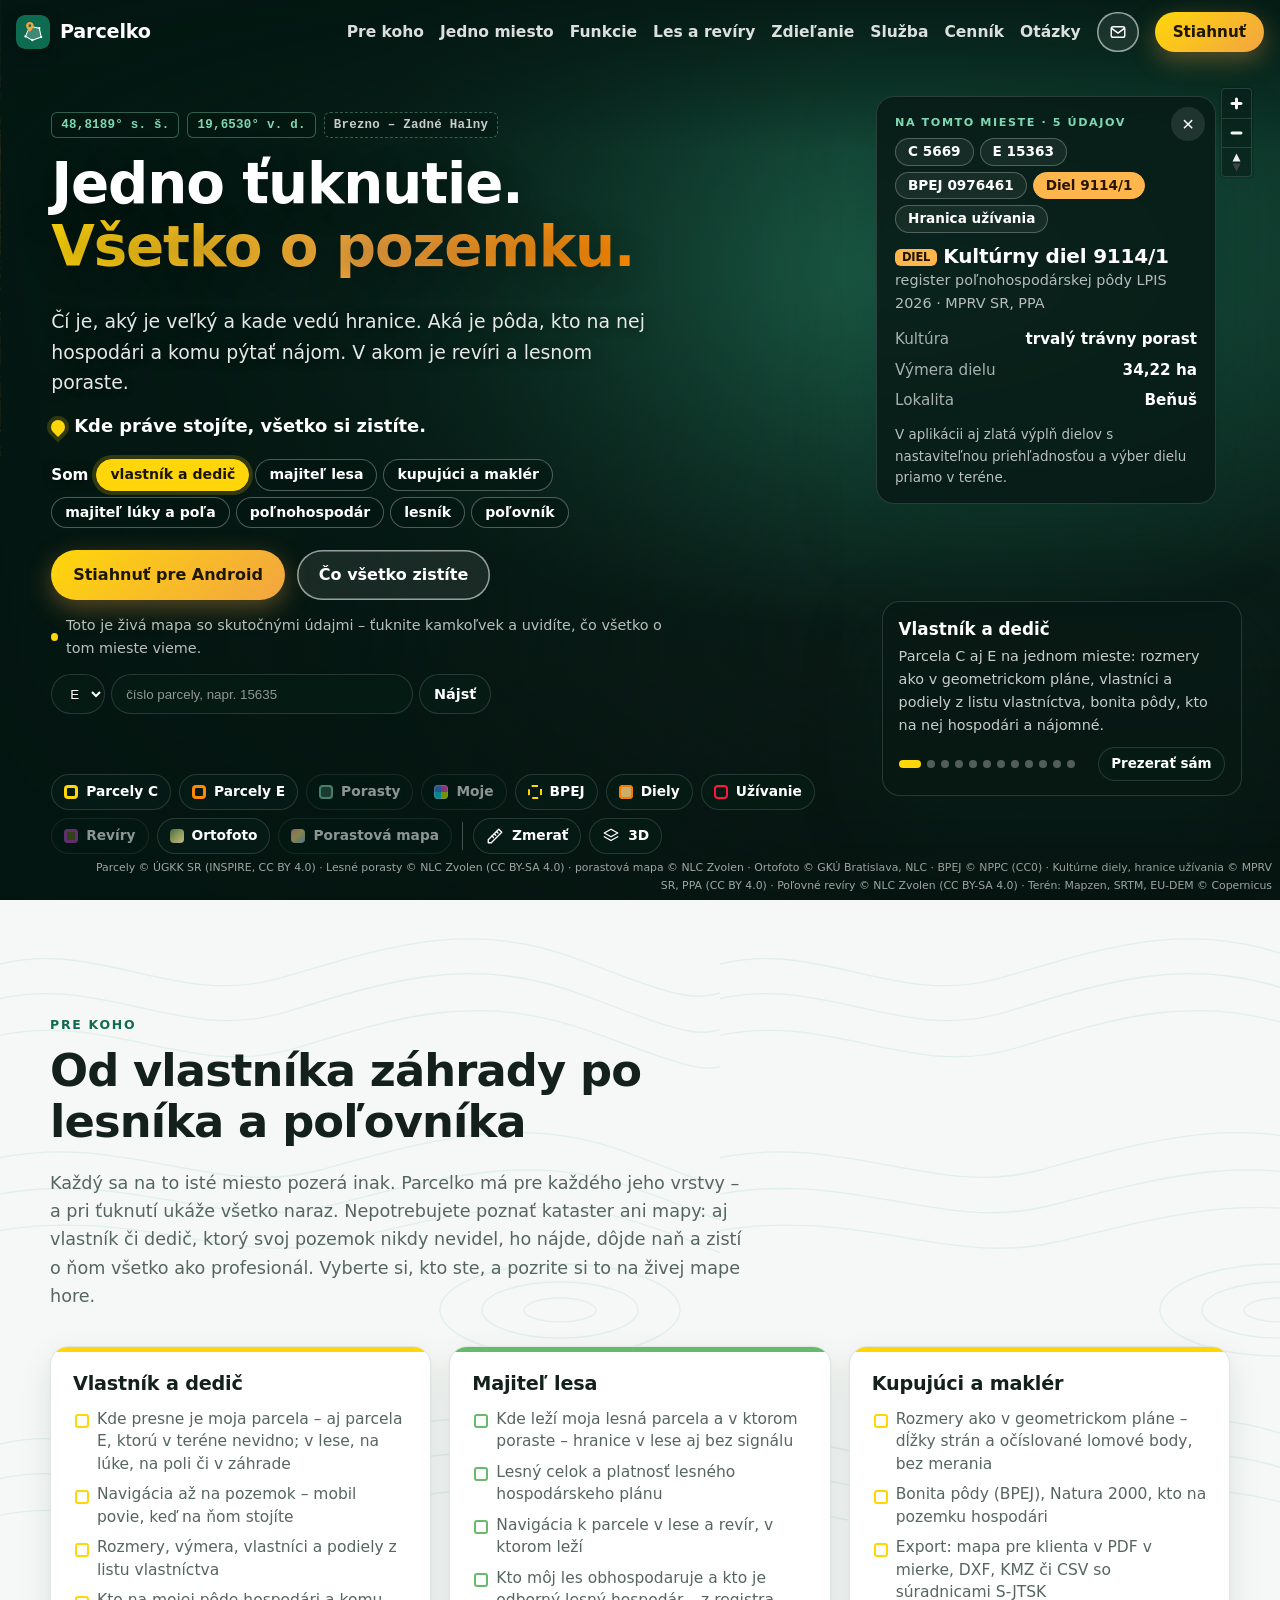
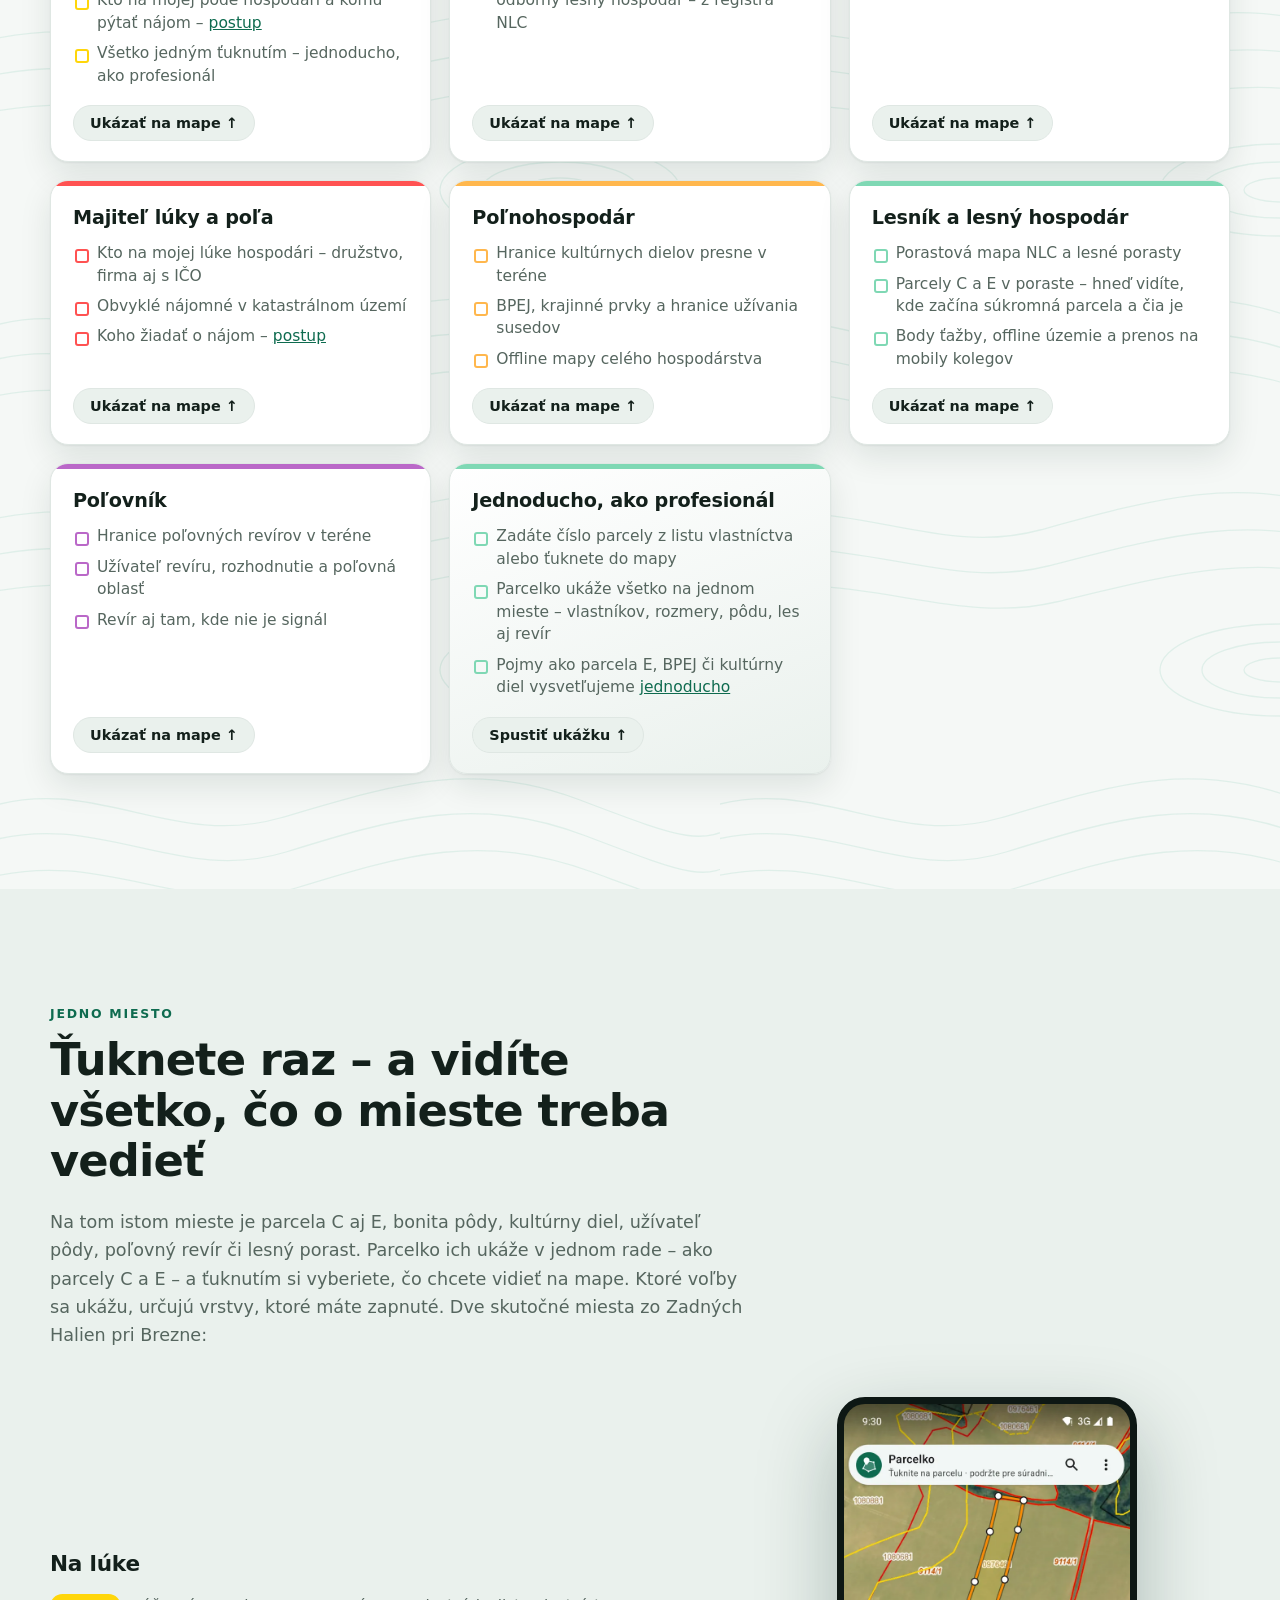
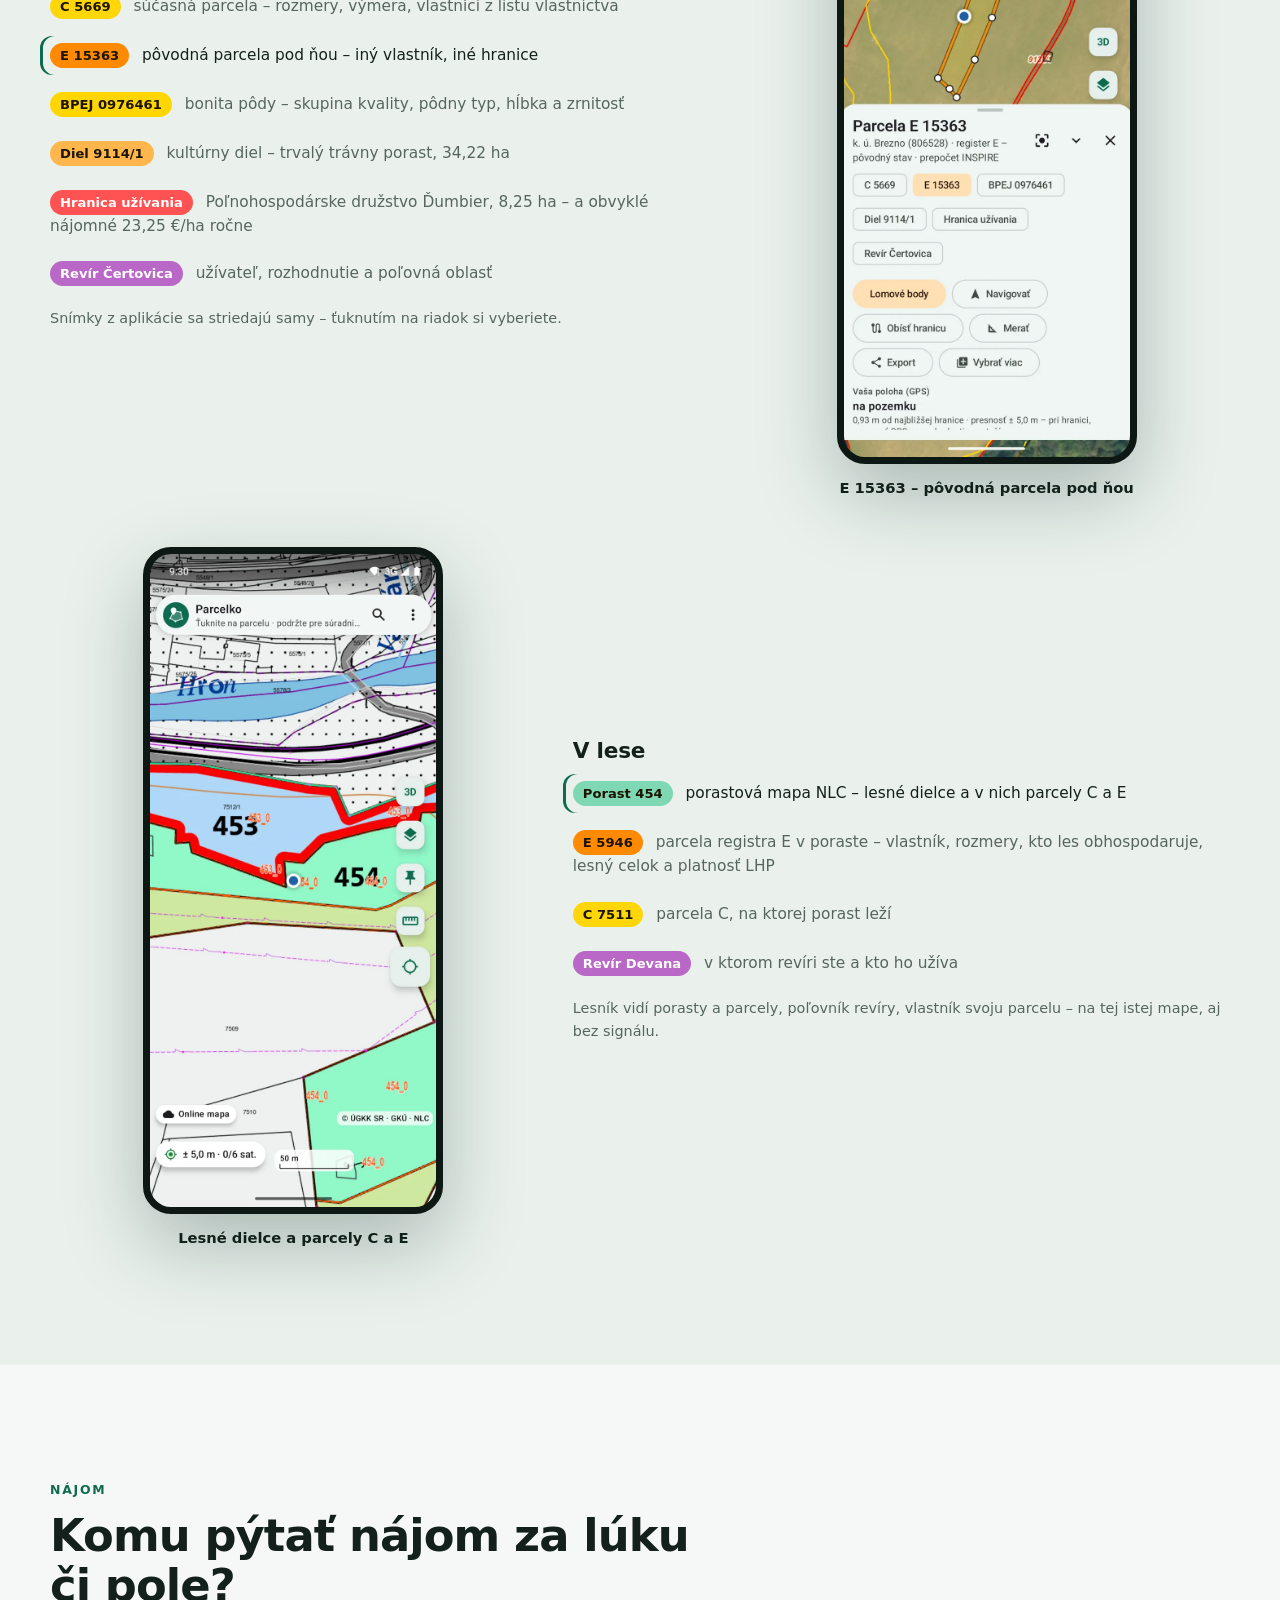
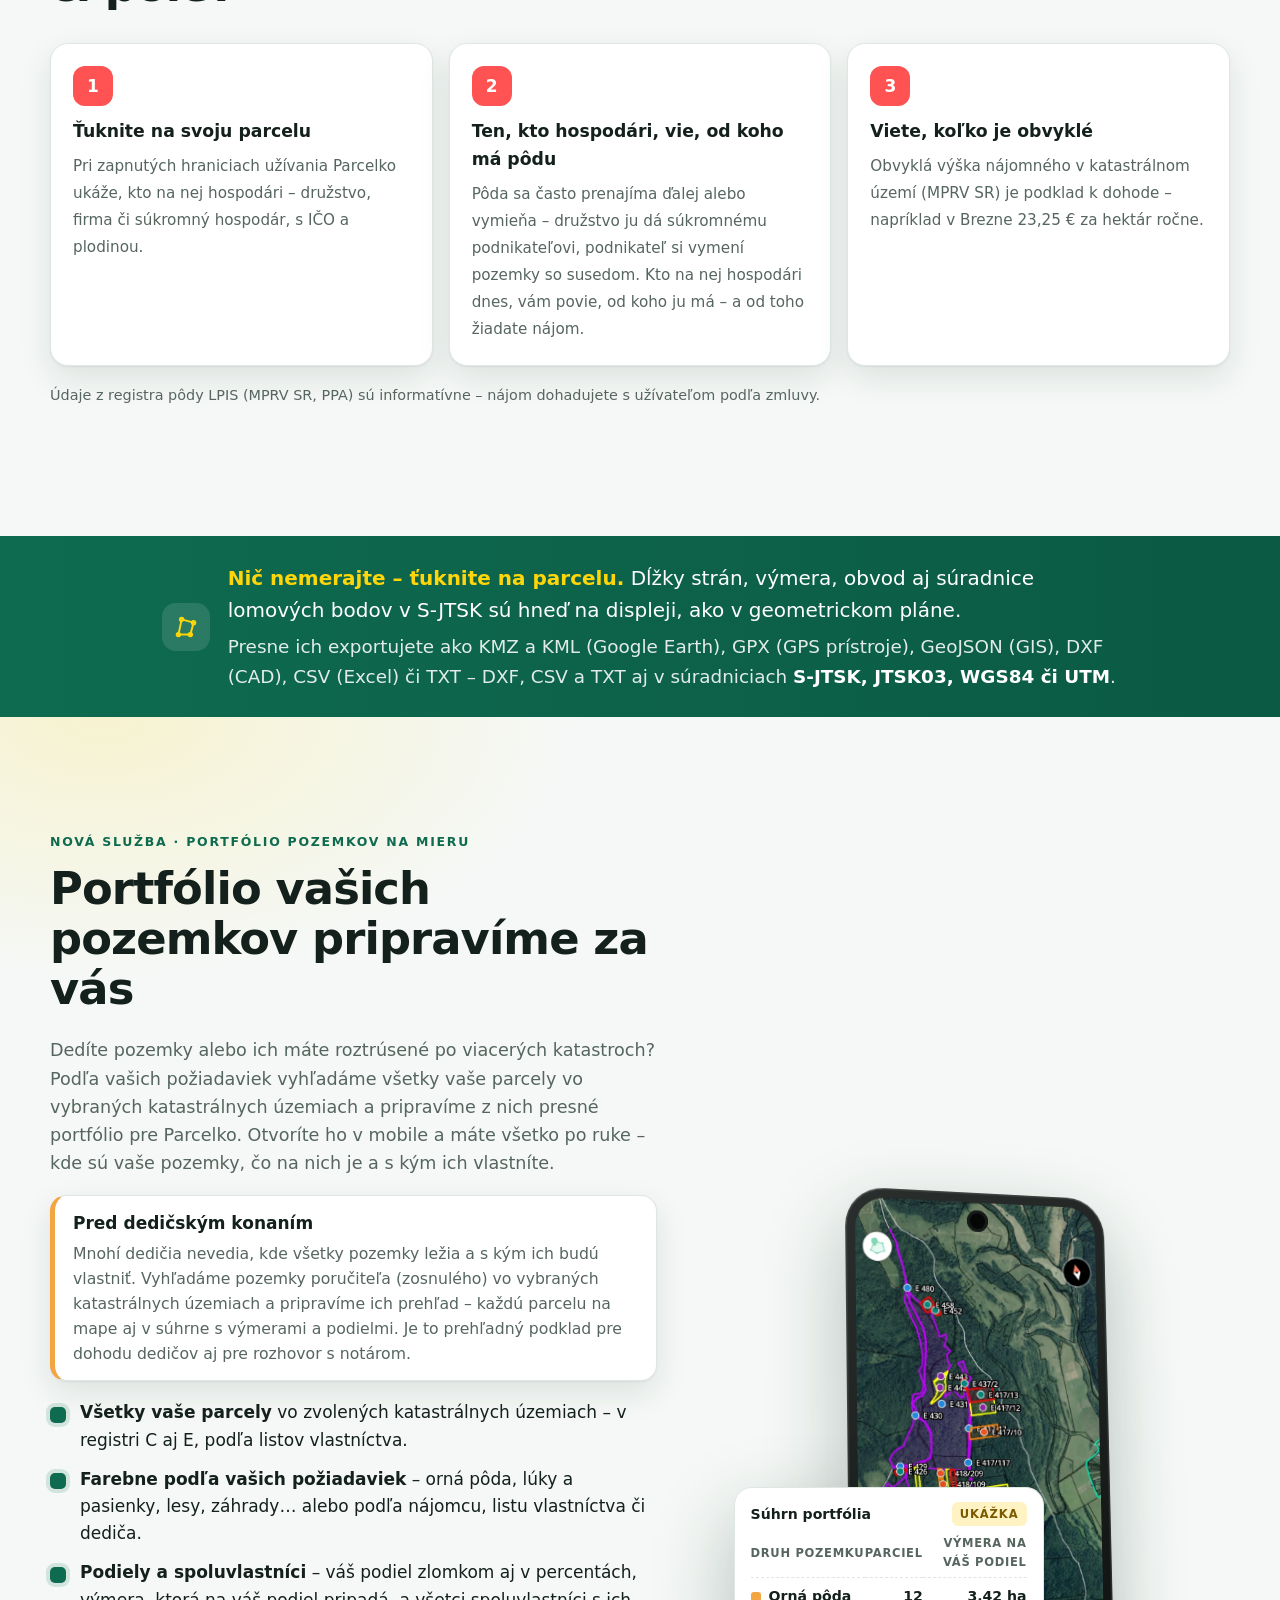
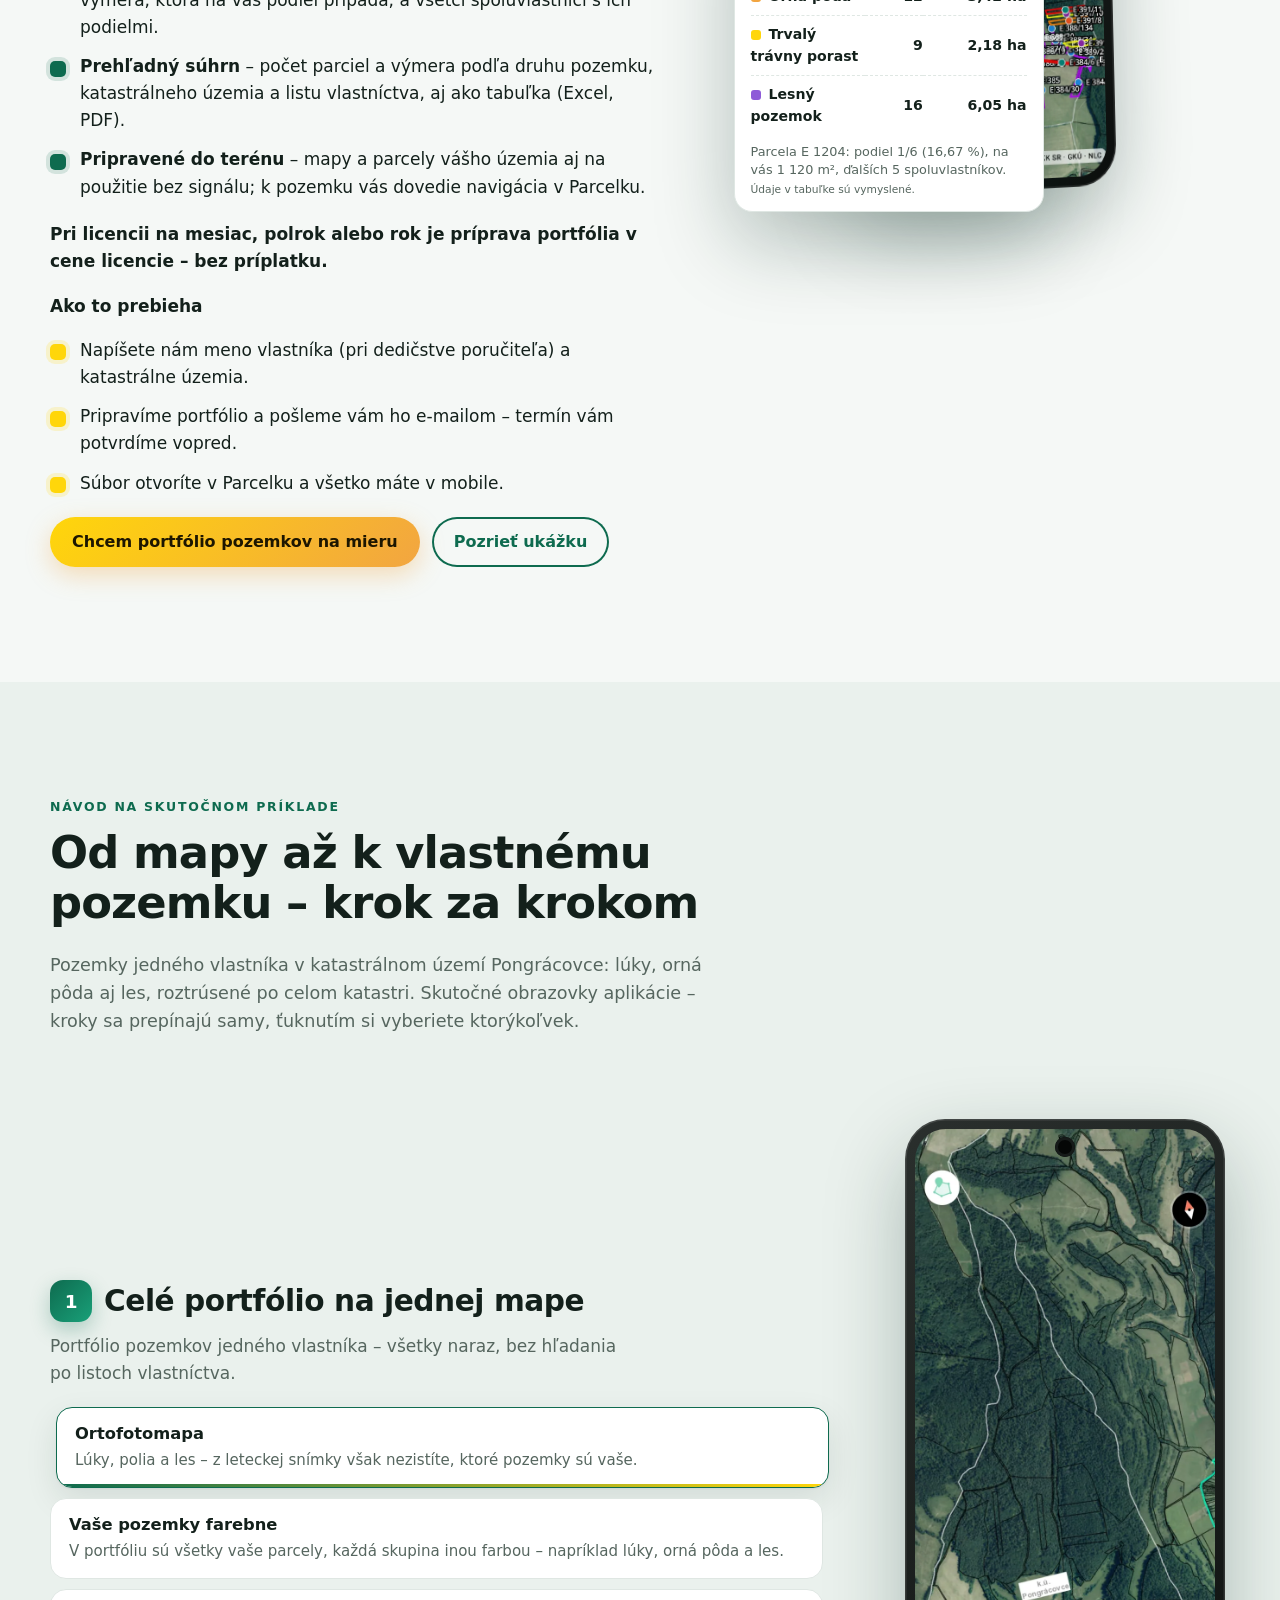
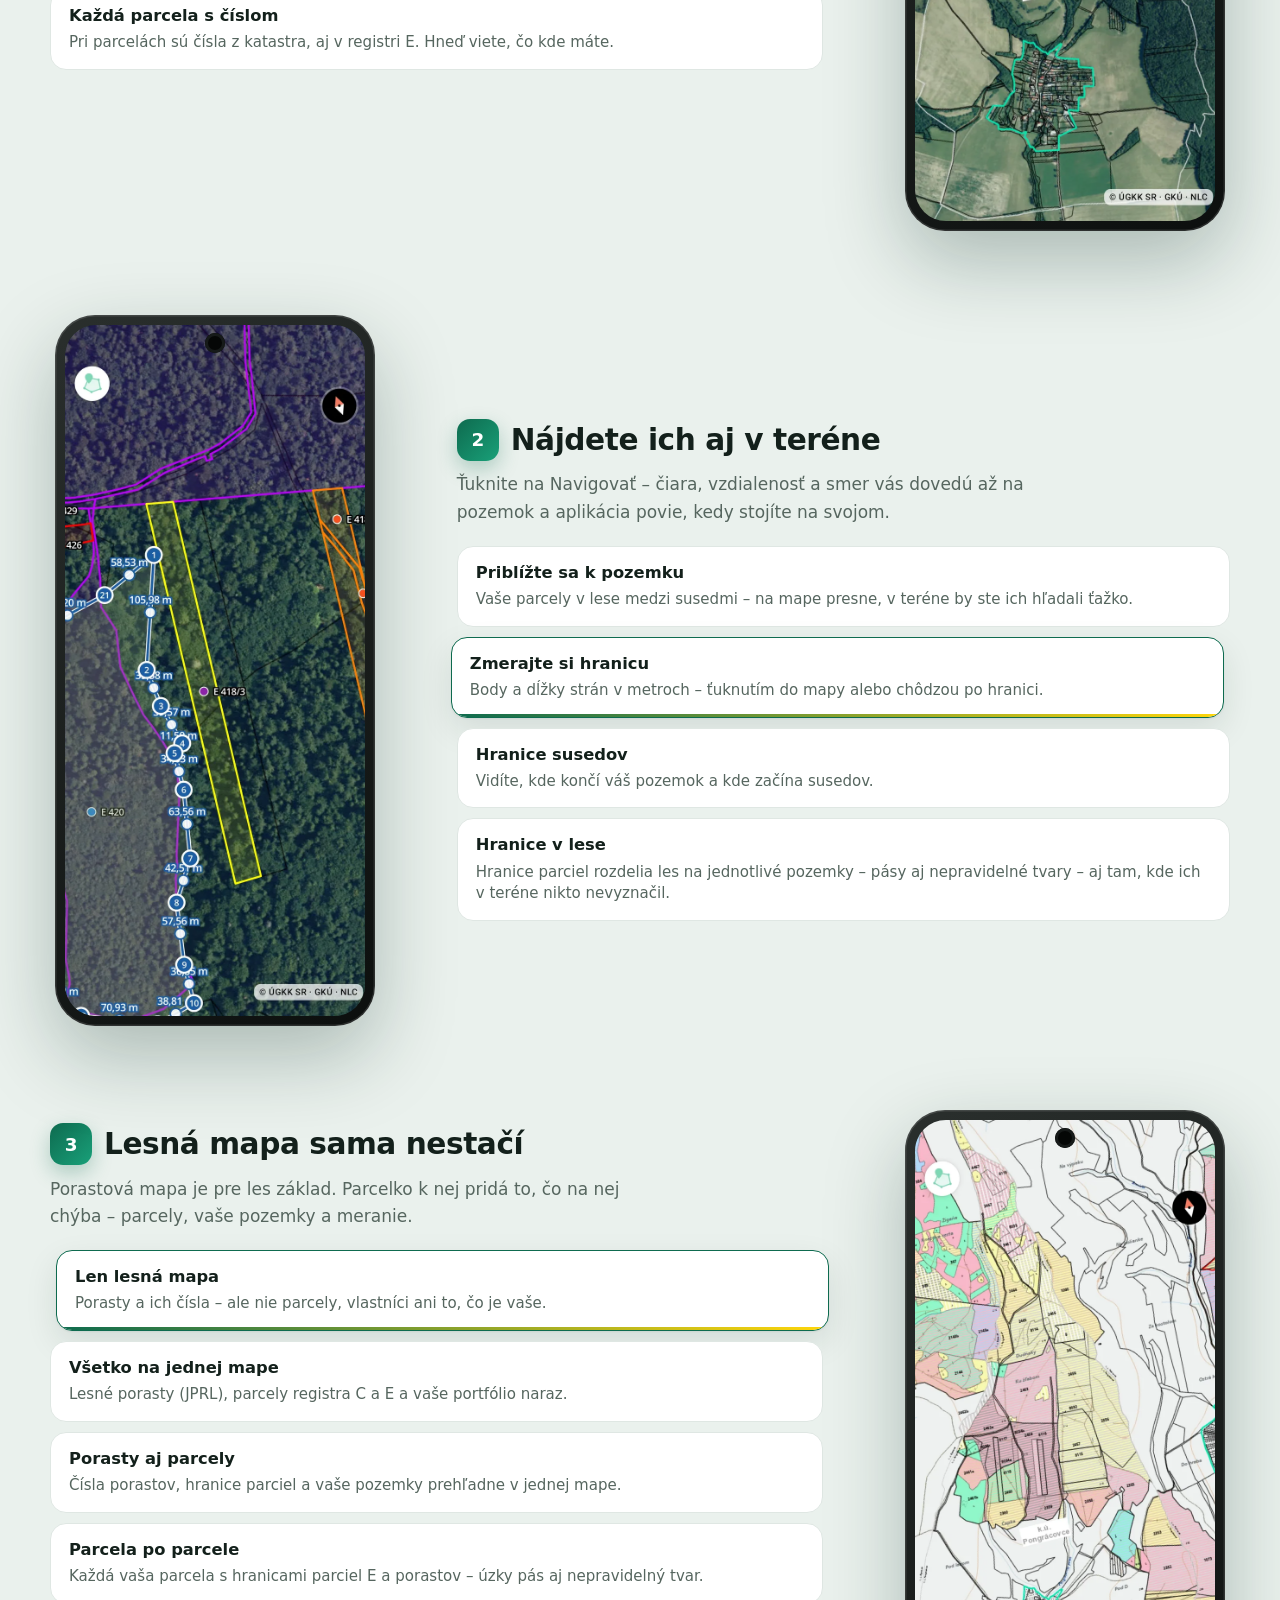
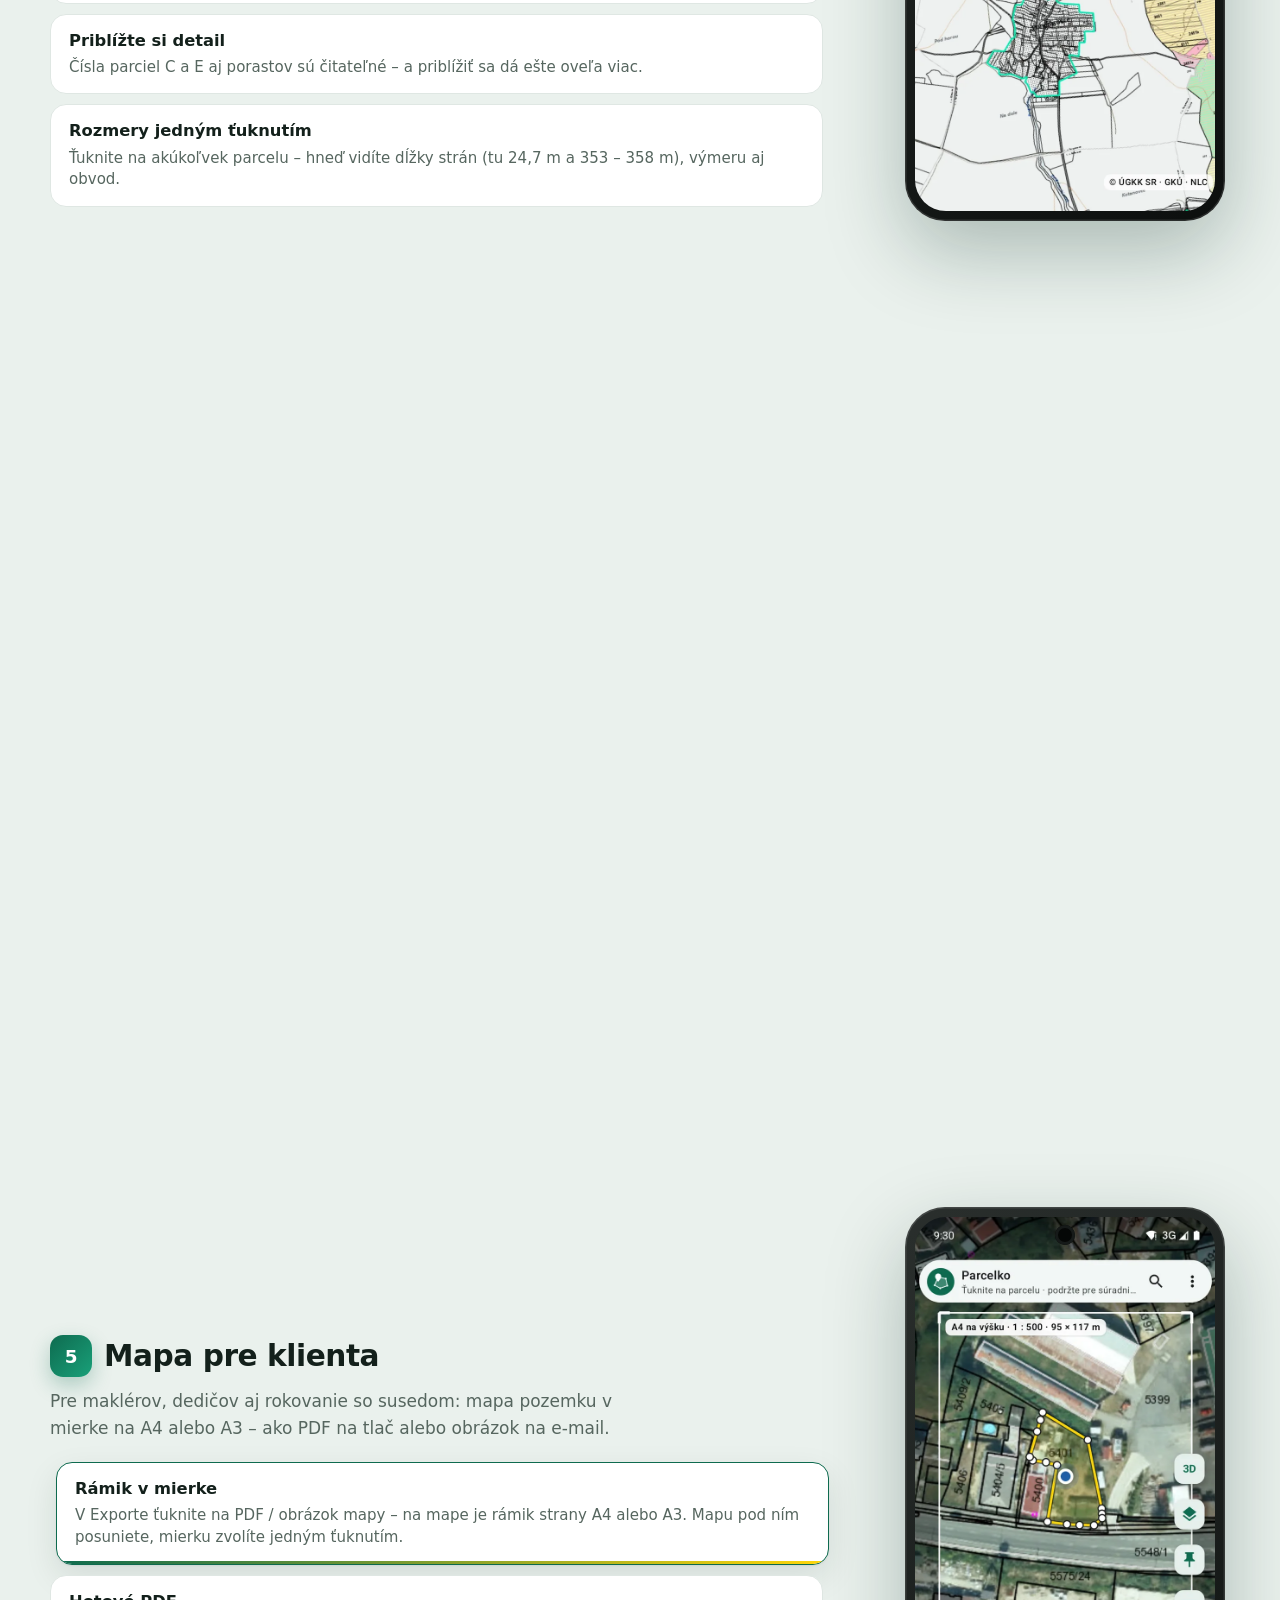
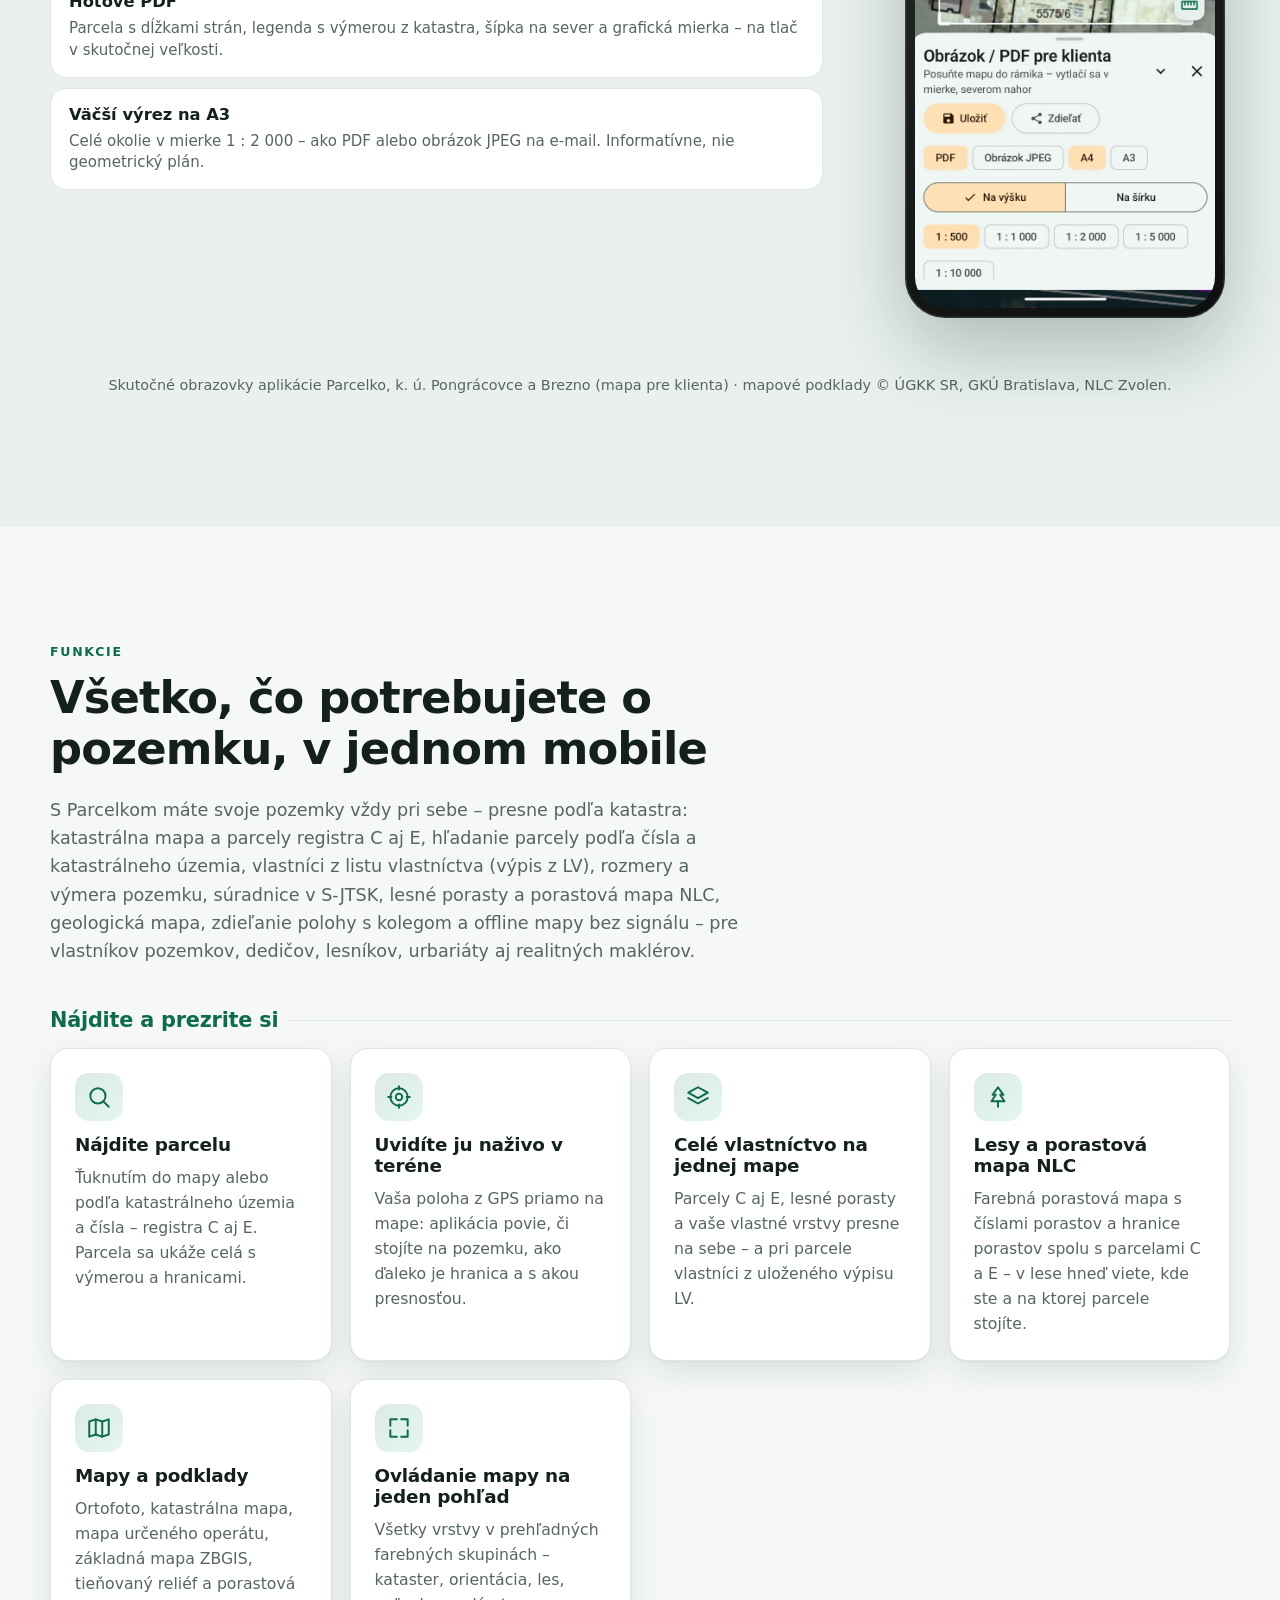
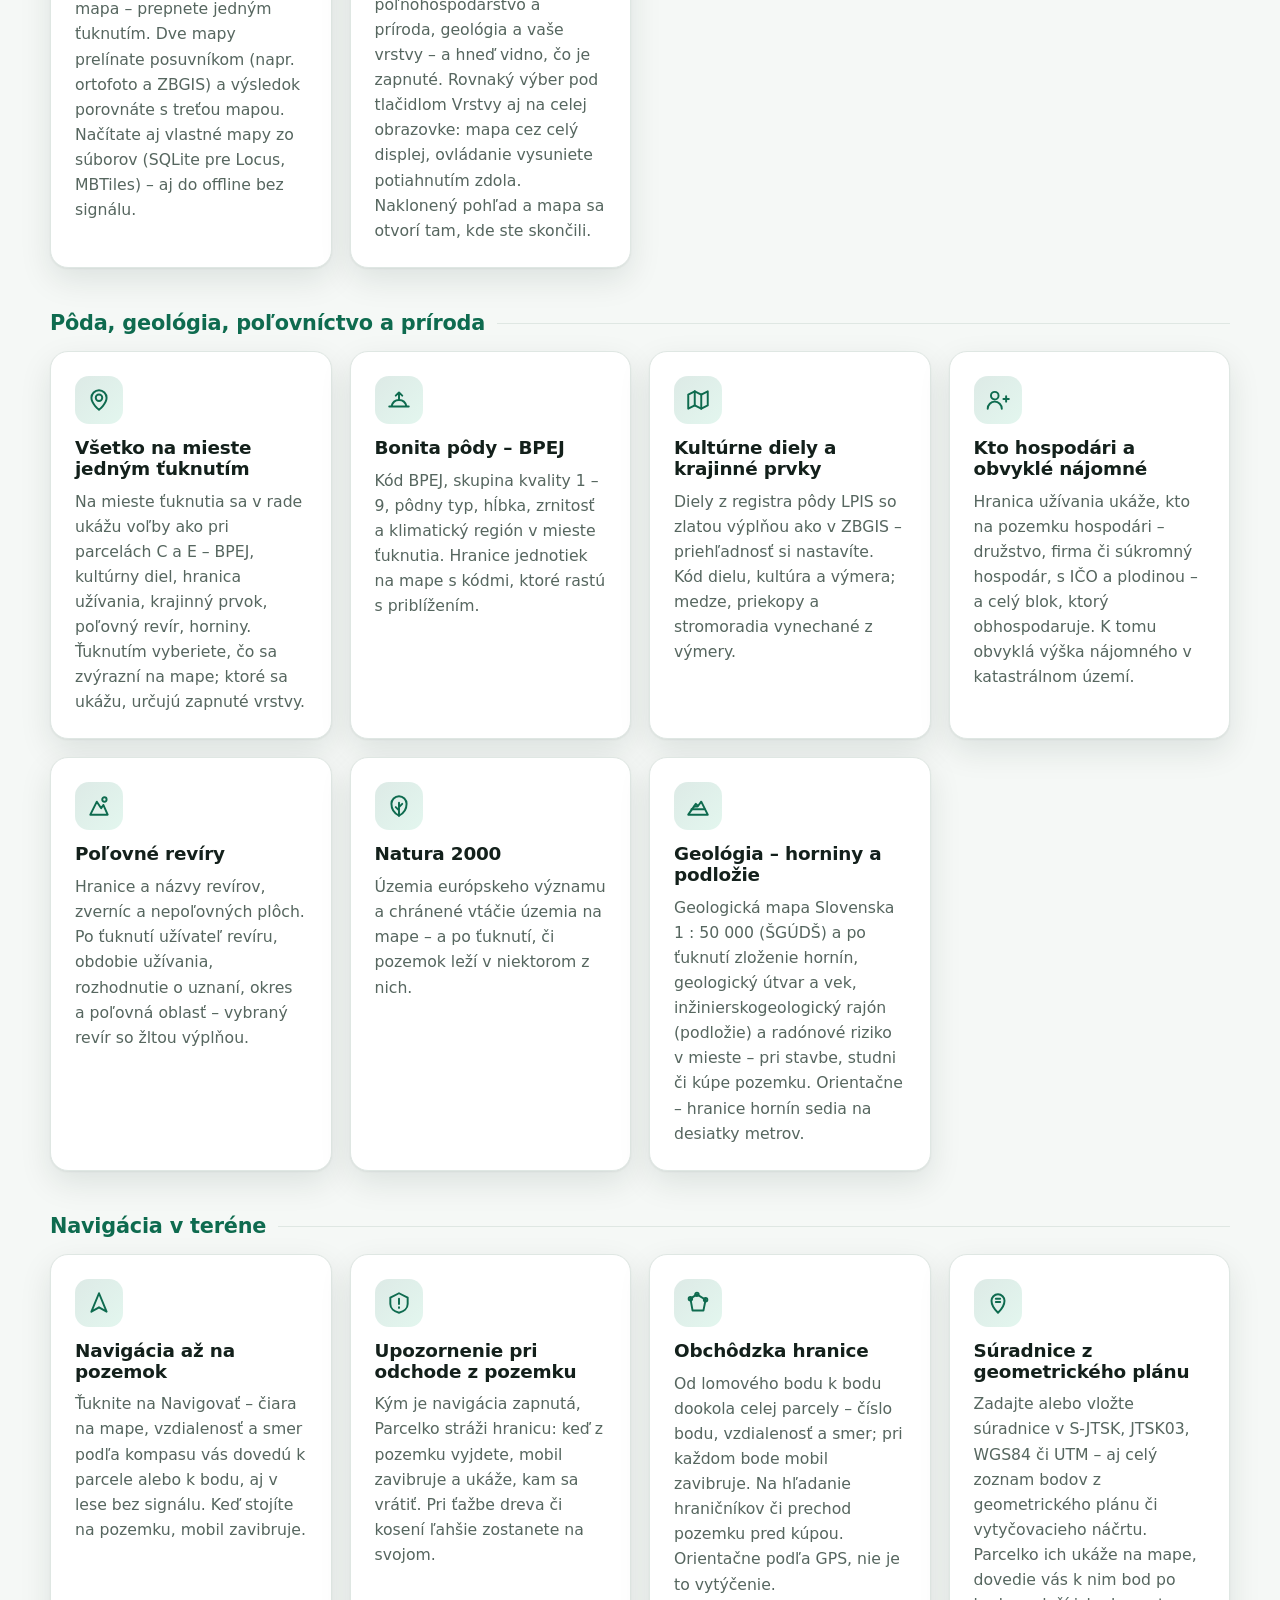
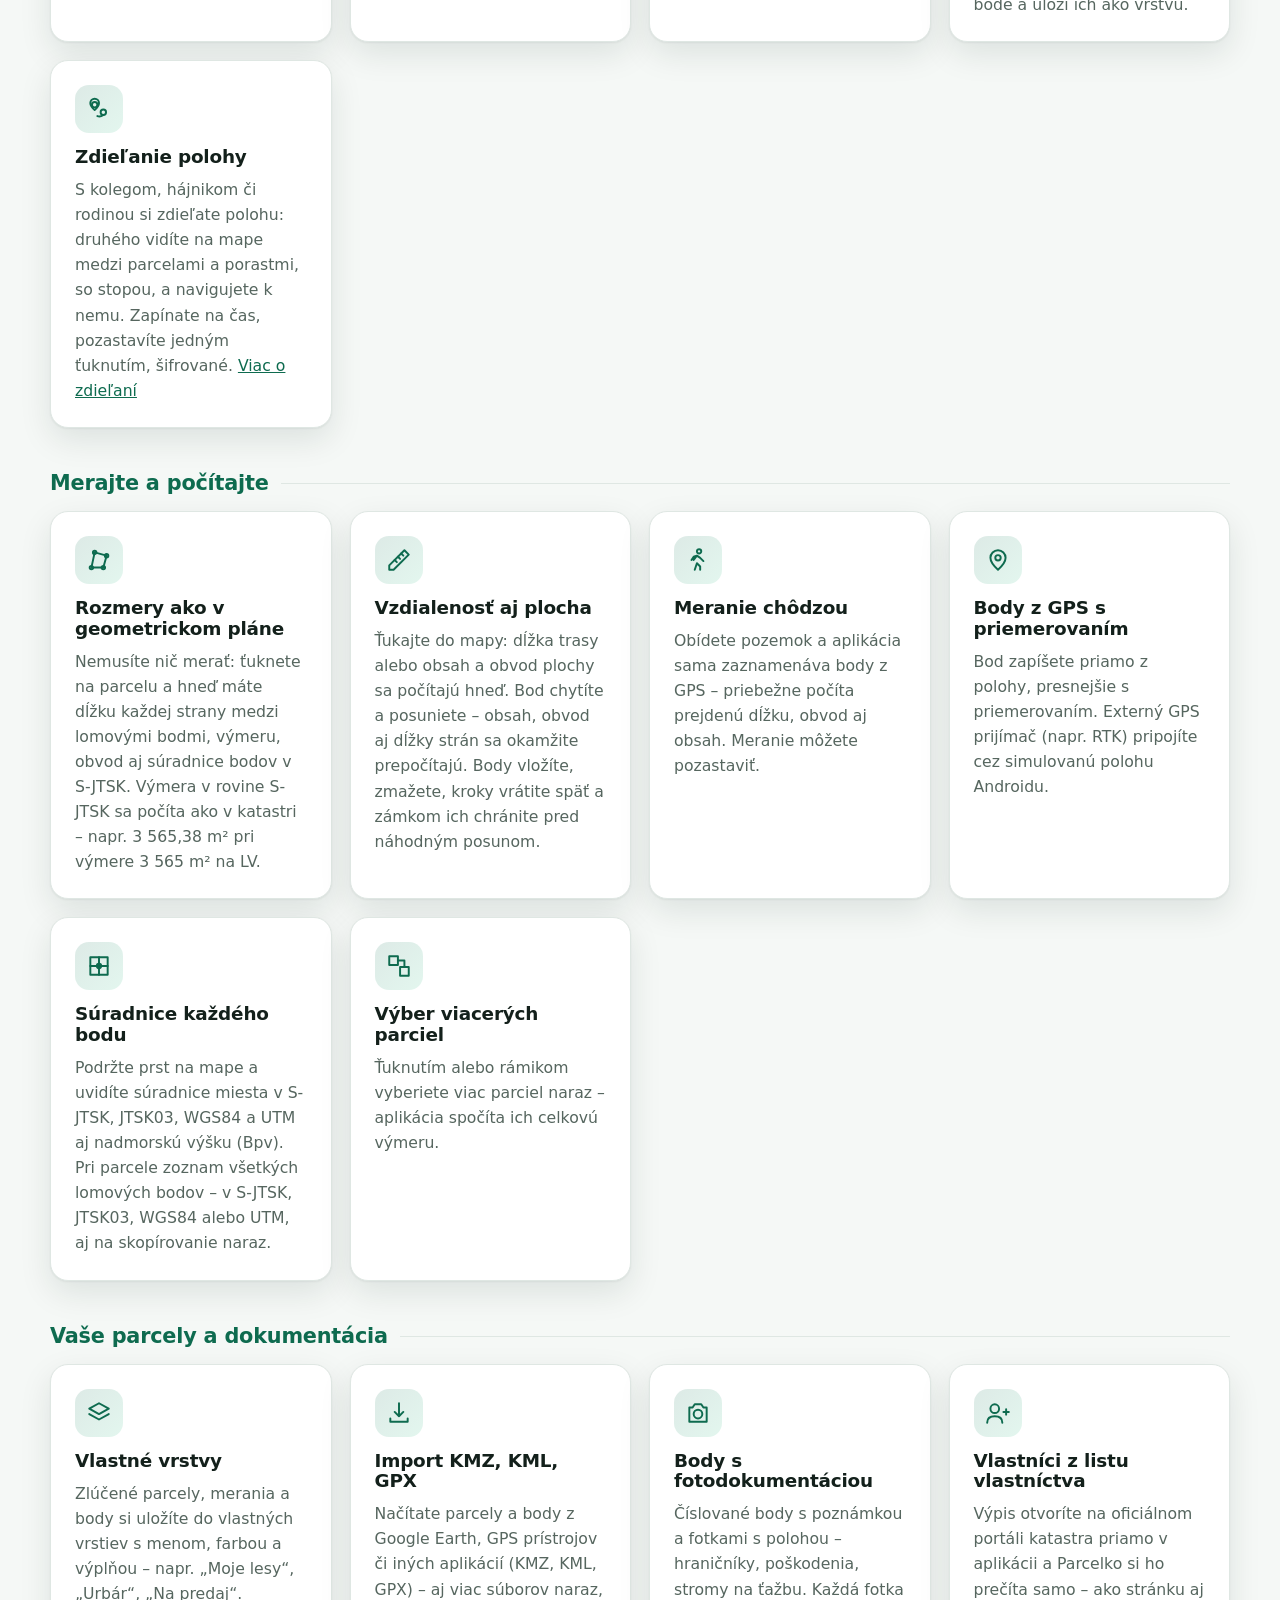
==== commit 0ea5ffd9: "Verzia 0.5.9" ====
--- a/index.html
+++ b/index.html
@@ -76,7 +76,7 @@
    "url": "https://parcelko.github.io/",
    "inLanguage": "sk",
    "operatingSystem": "Android 8 a novší",
-   "softwareVersion": "0.5.8",
+   "softwareVersion": "0.5.9",
    "applicationCategory": "UtilitiesApplication",
    "applicationSubCategory": "Kataster nehnuteľností, mapy a meranie pozemkov",
    "downloadUrl": "https://github.com/Parcelko/parcelko.github.io/releases/latest/download/Parcelko.apk",
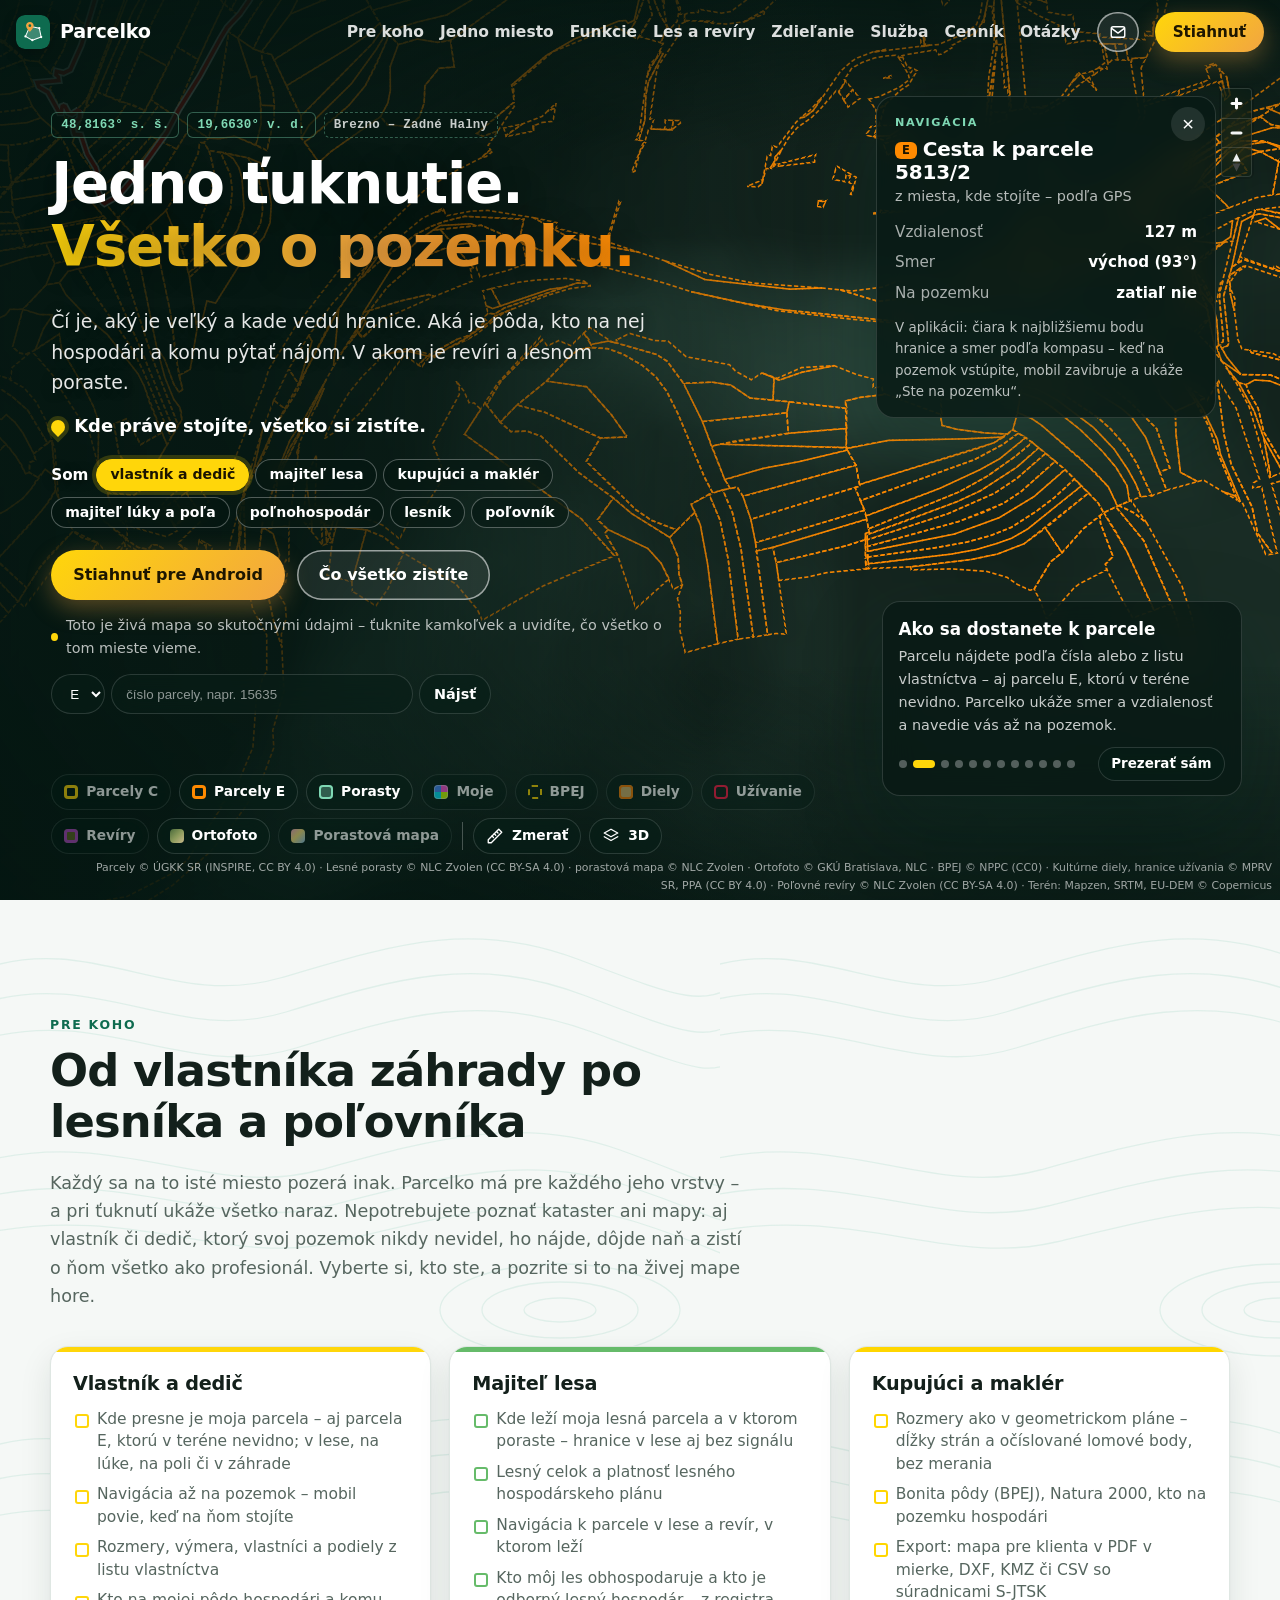
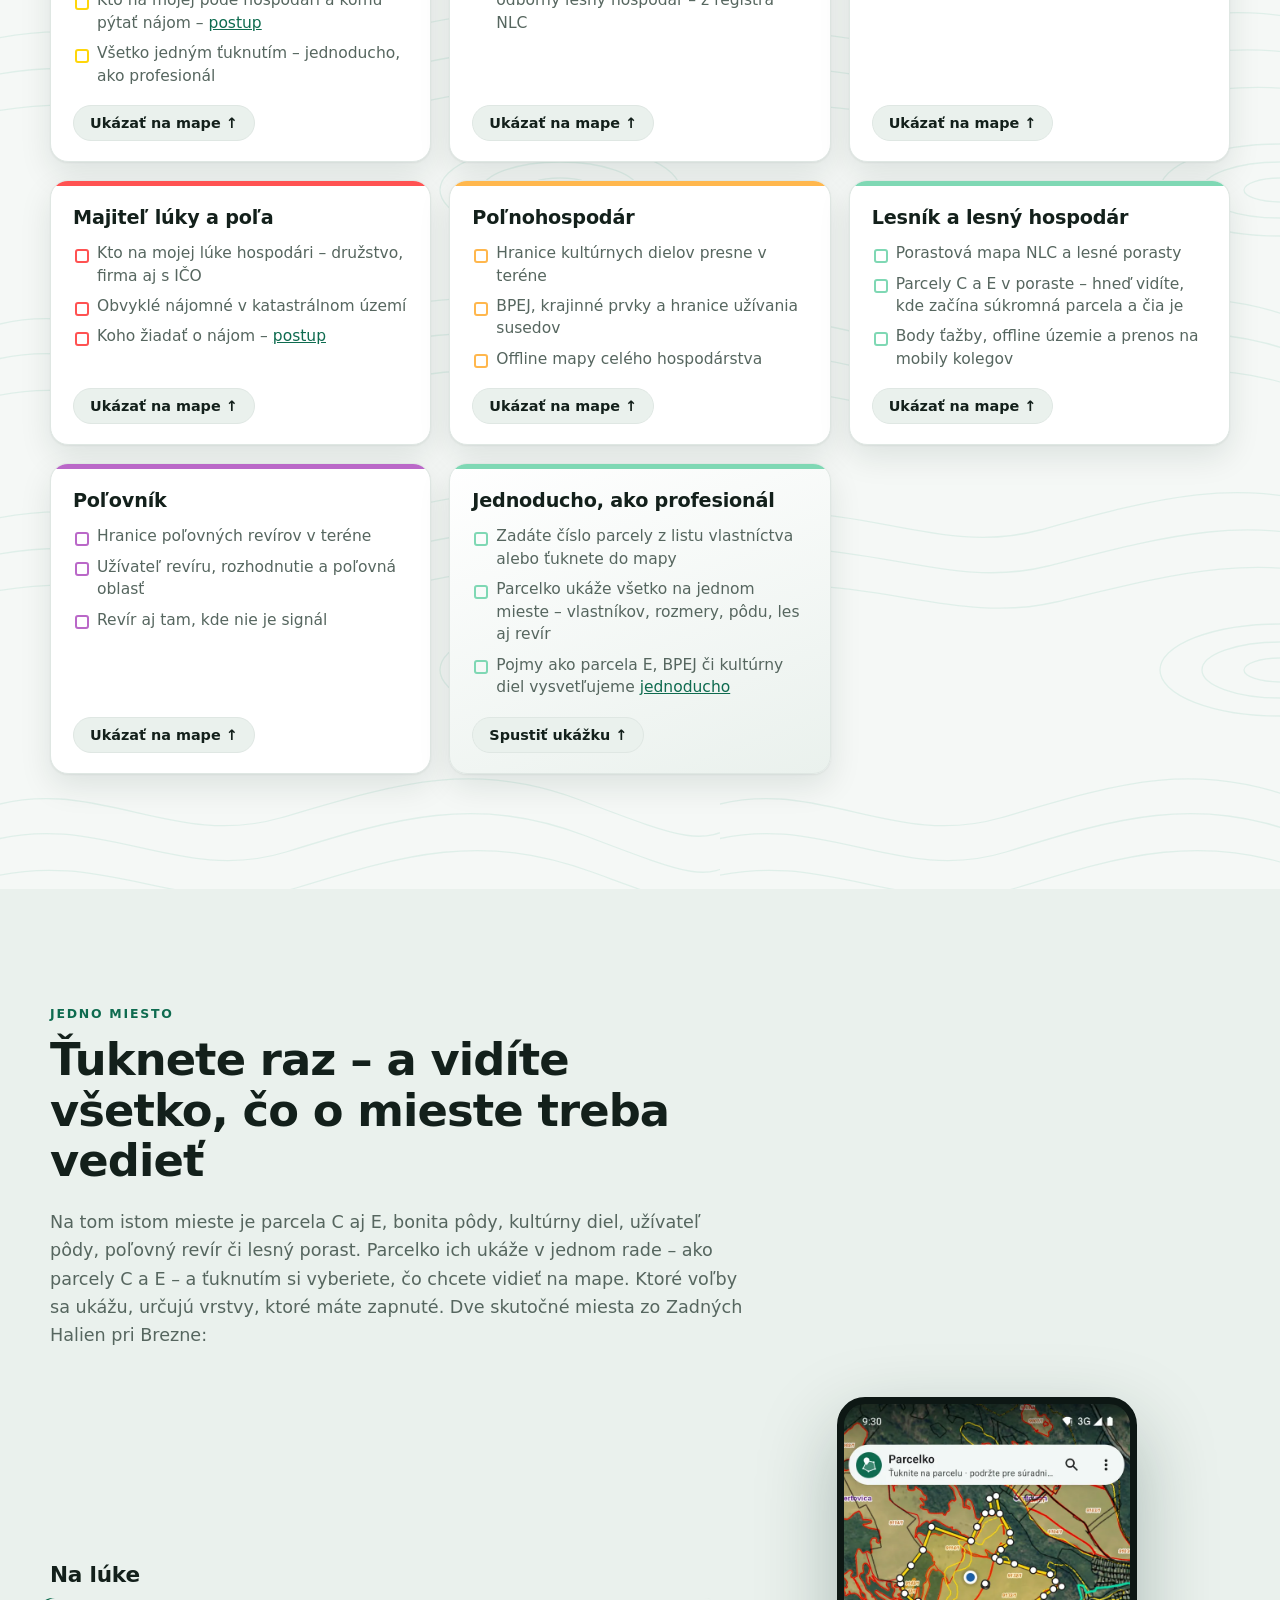
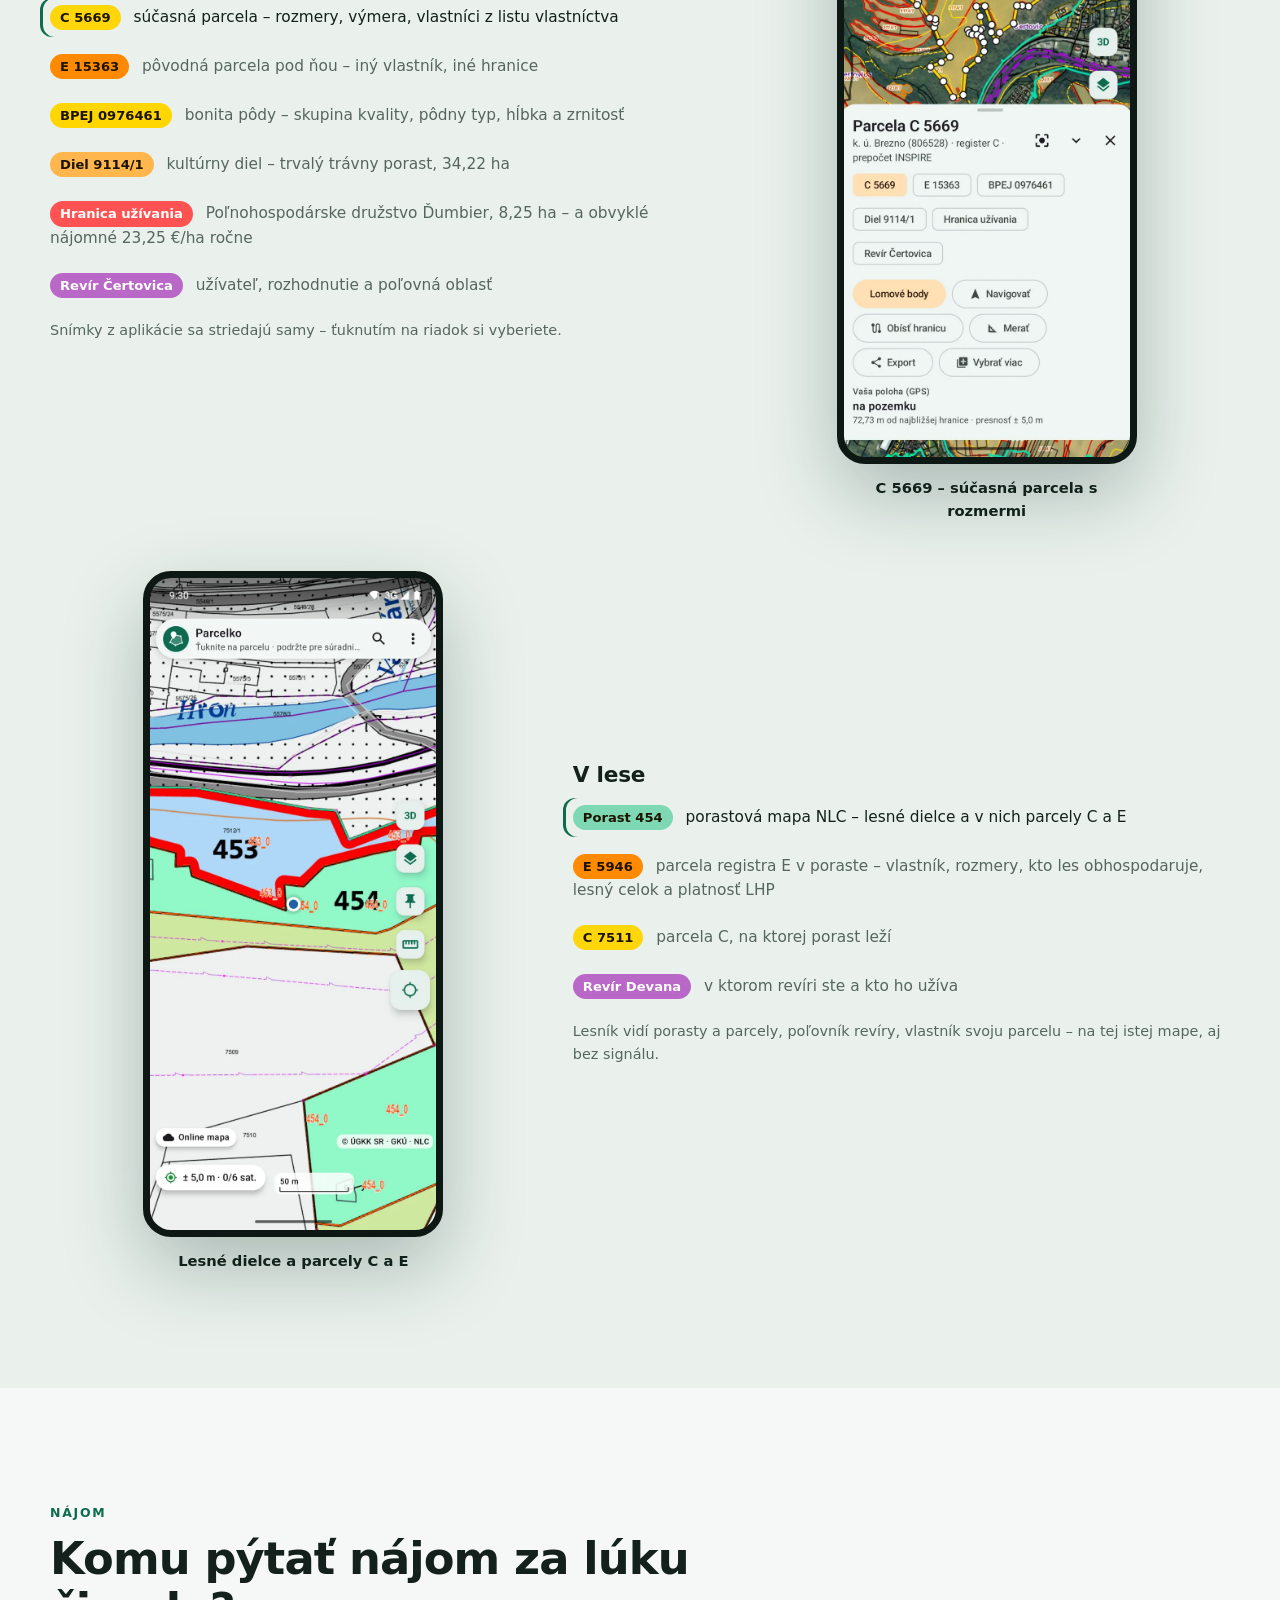
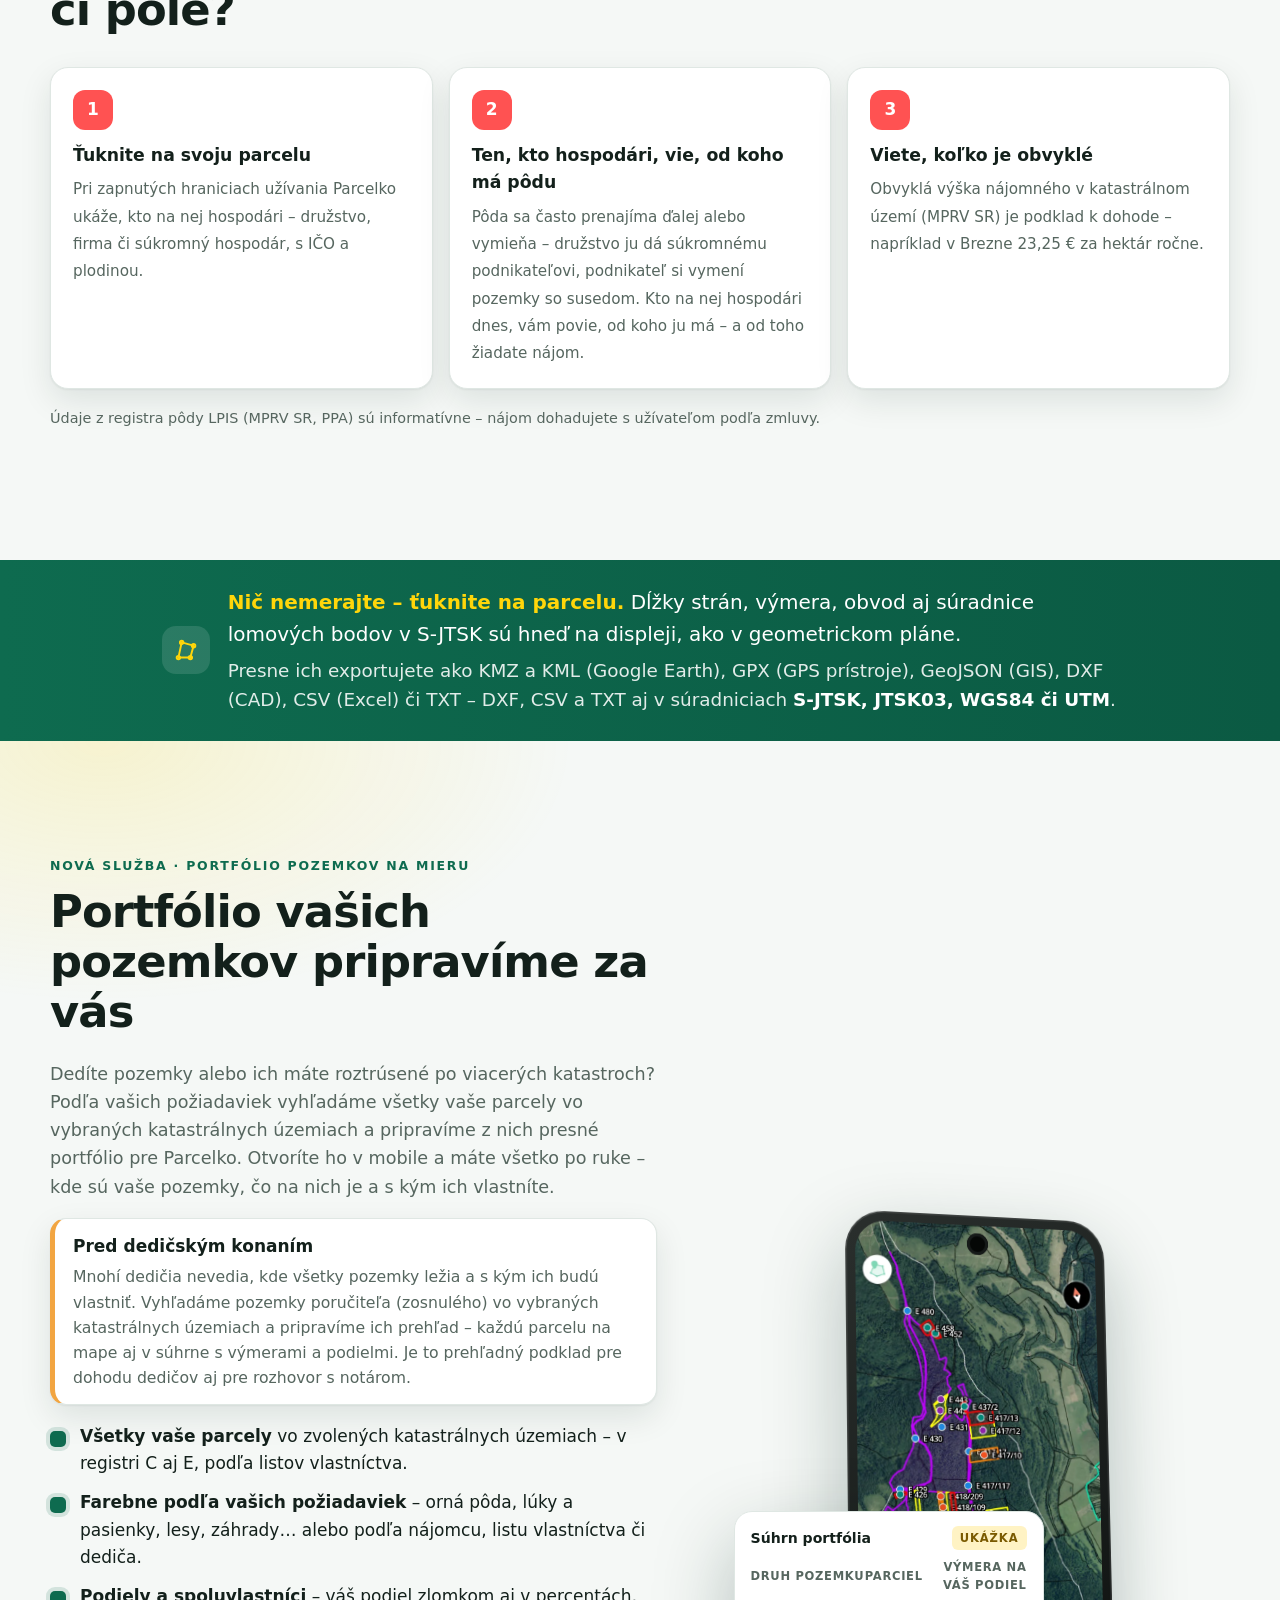
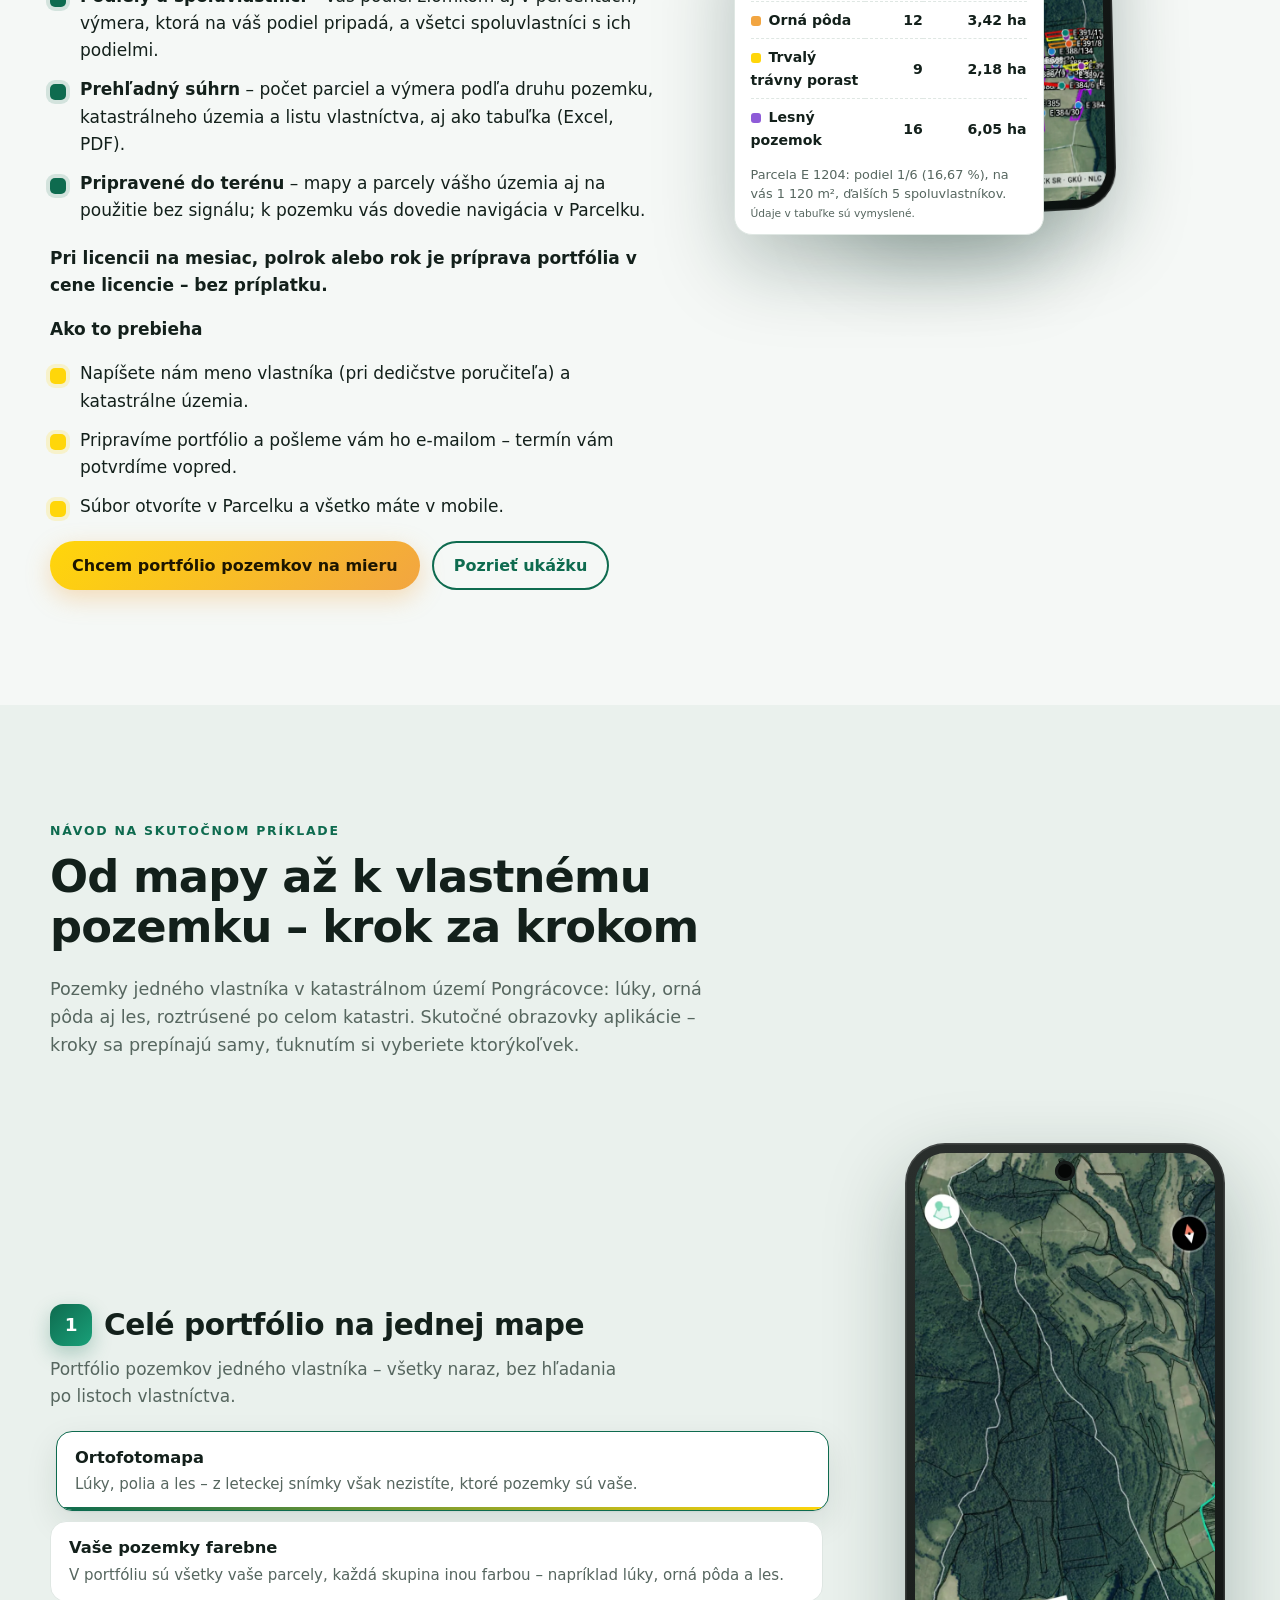
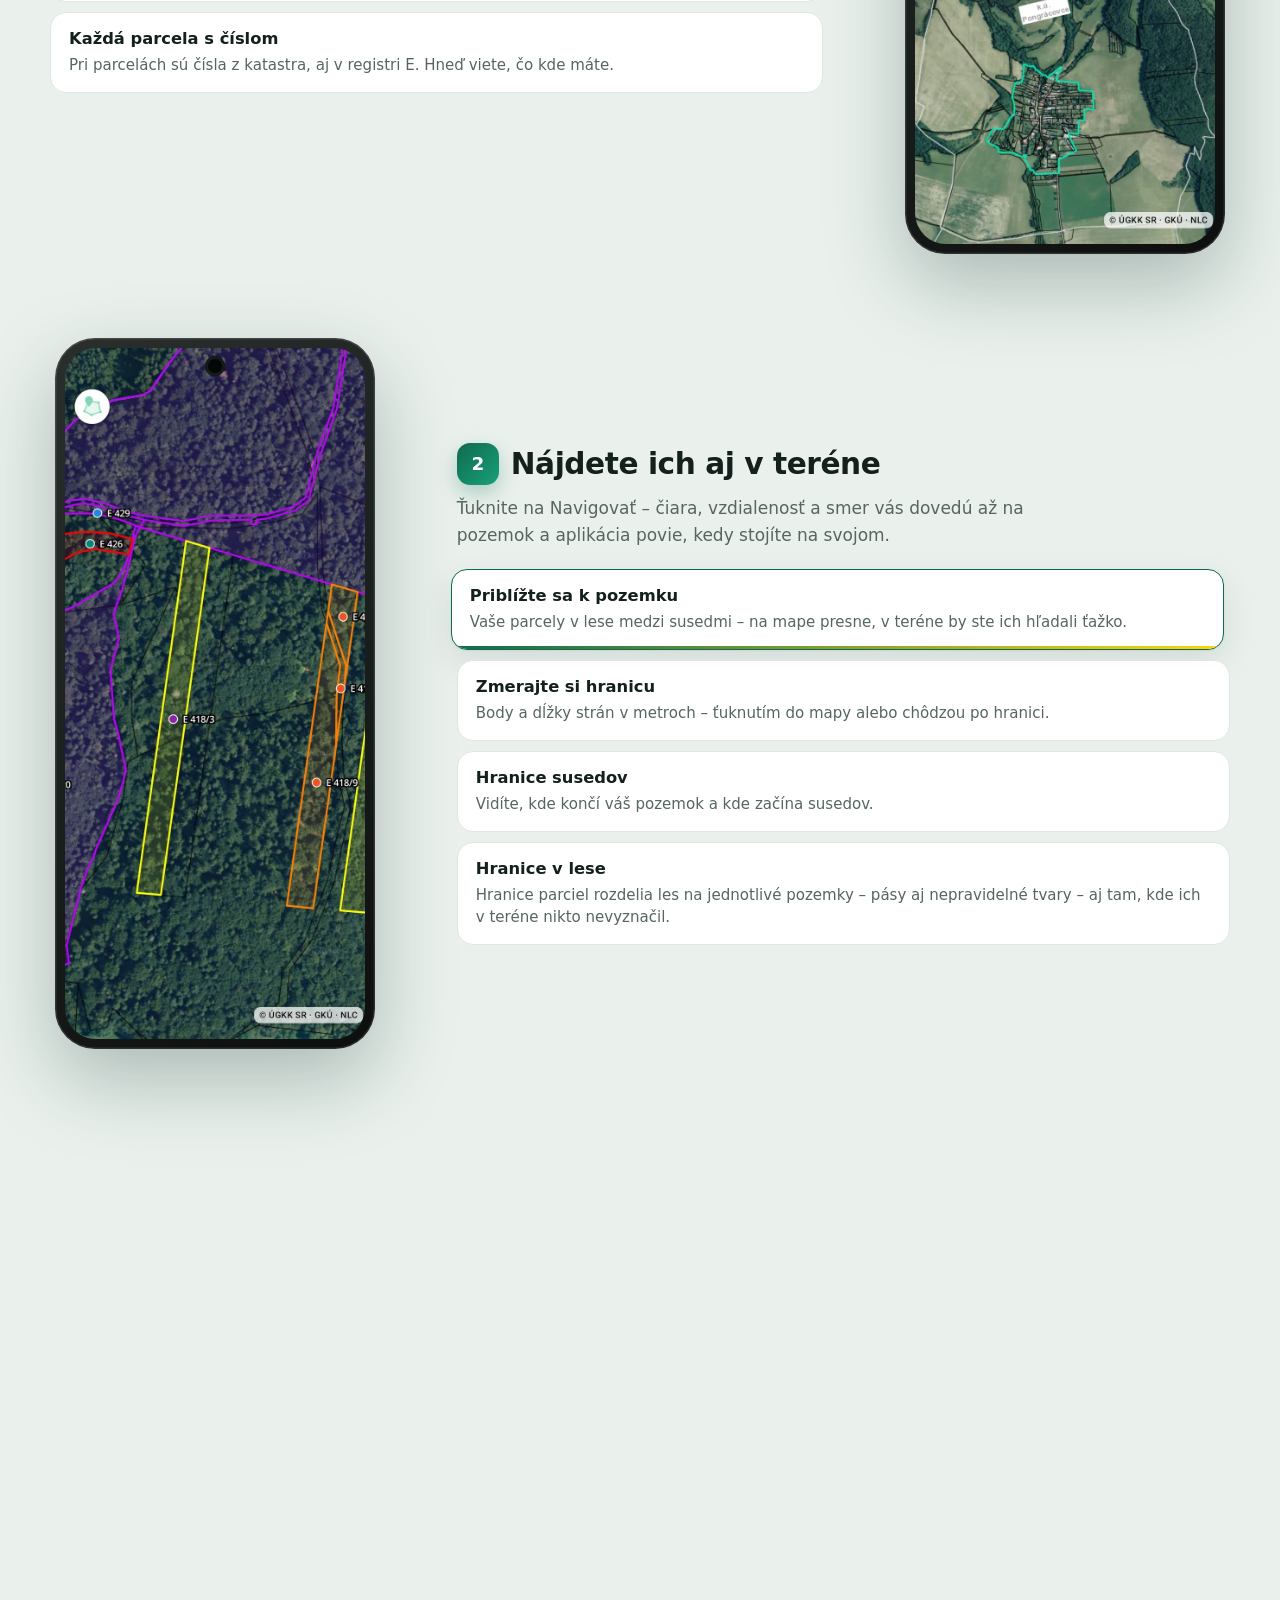
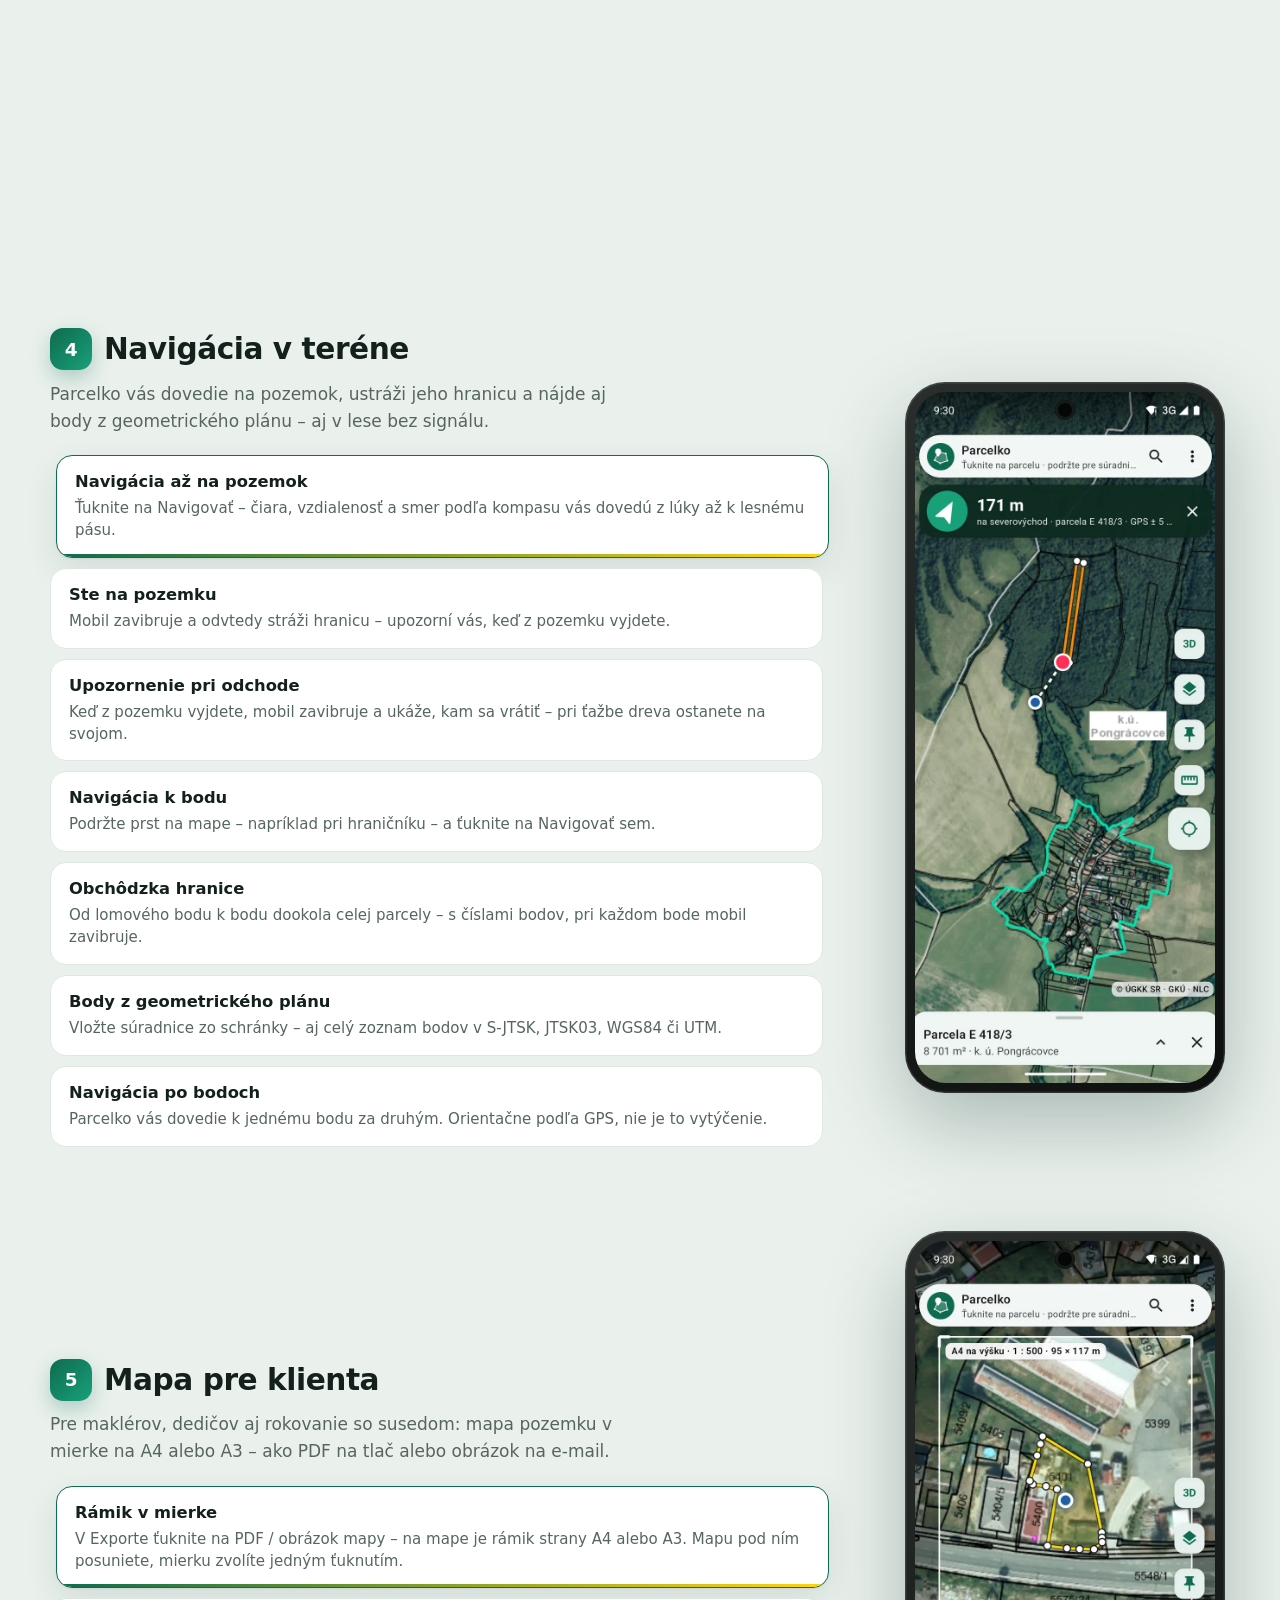
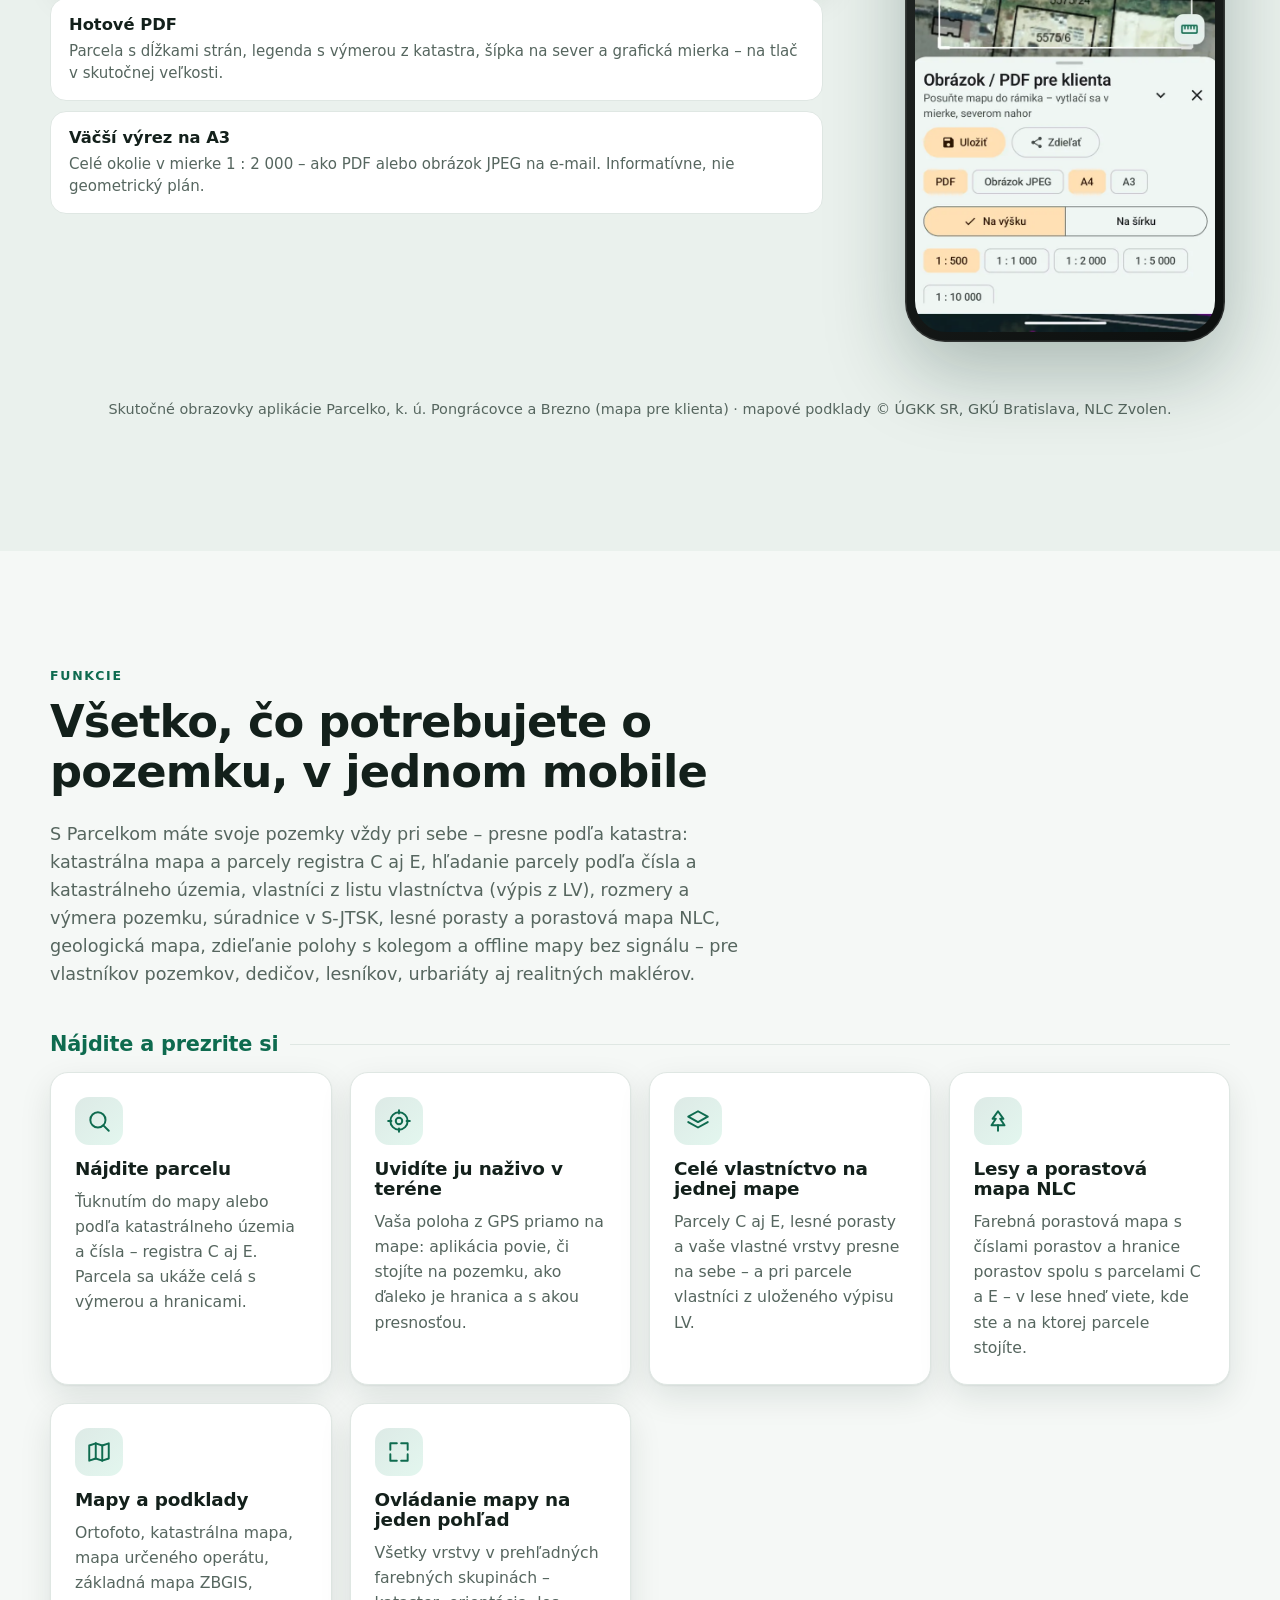
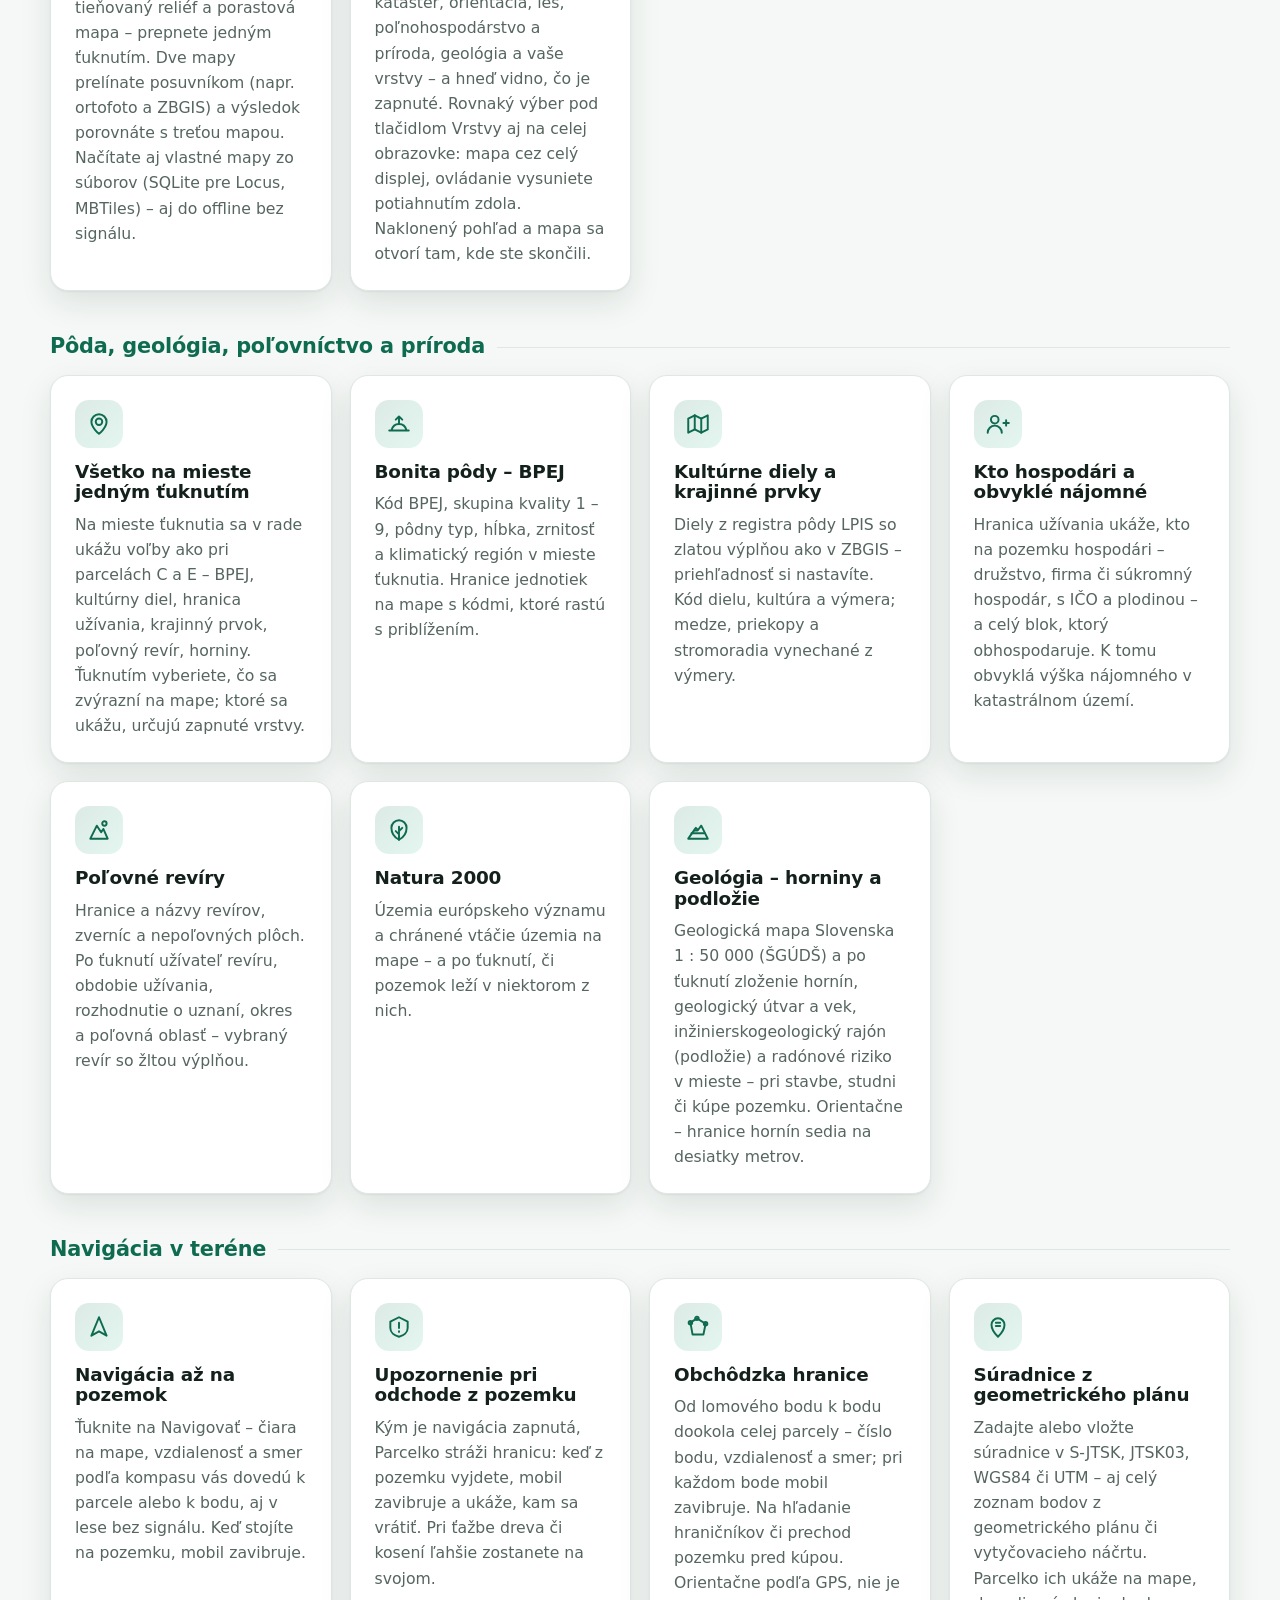
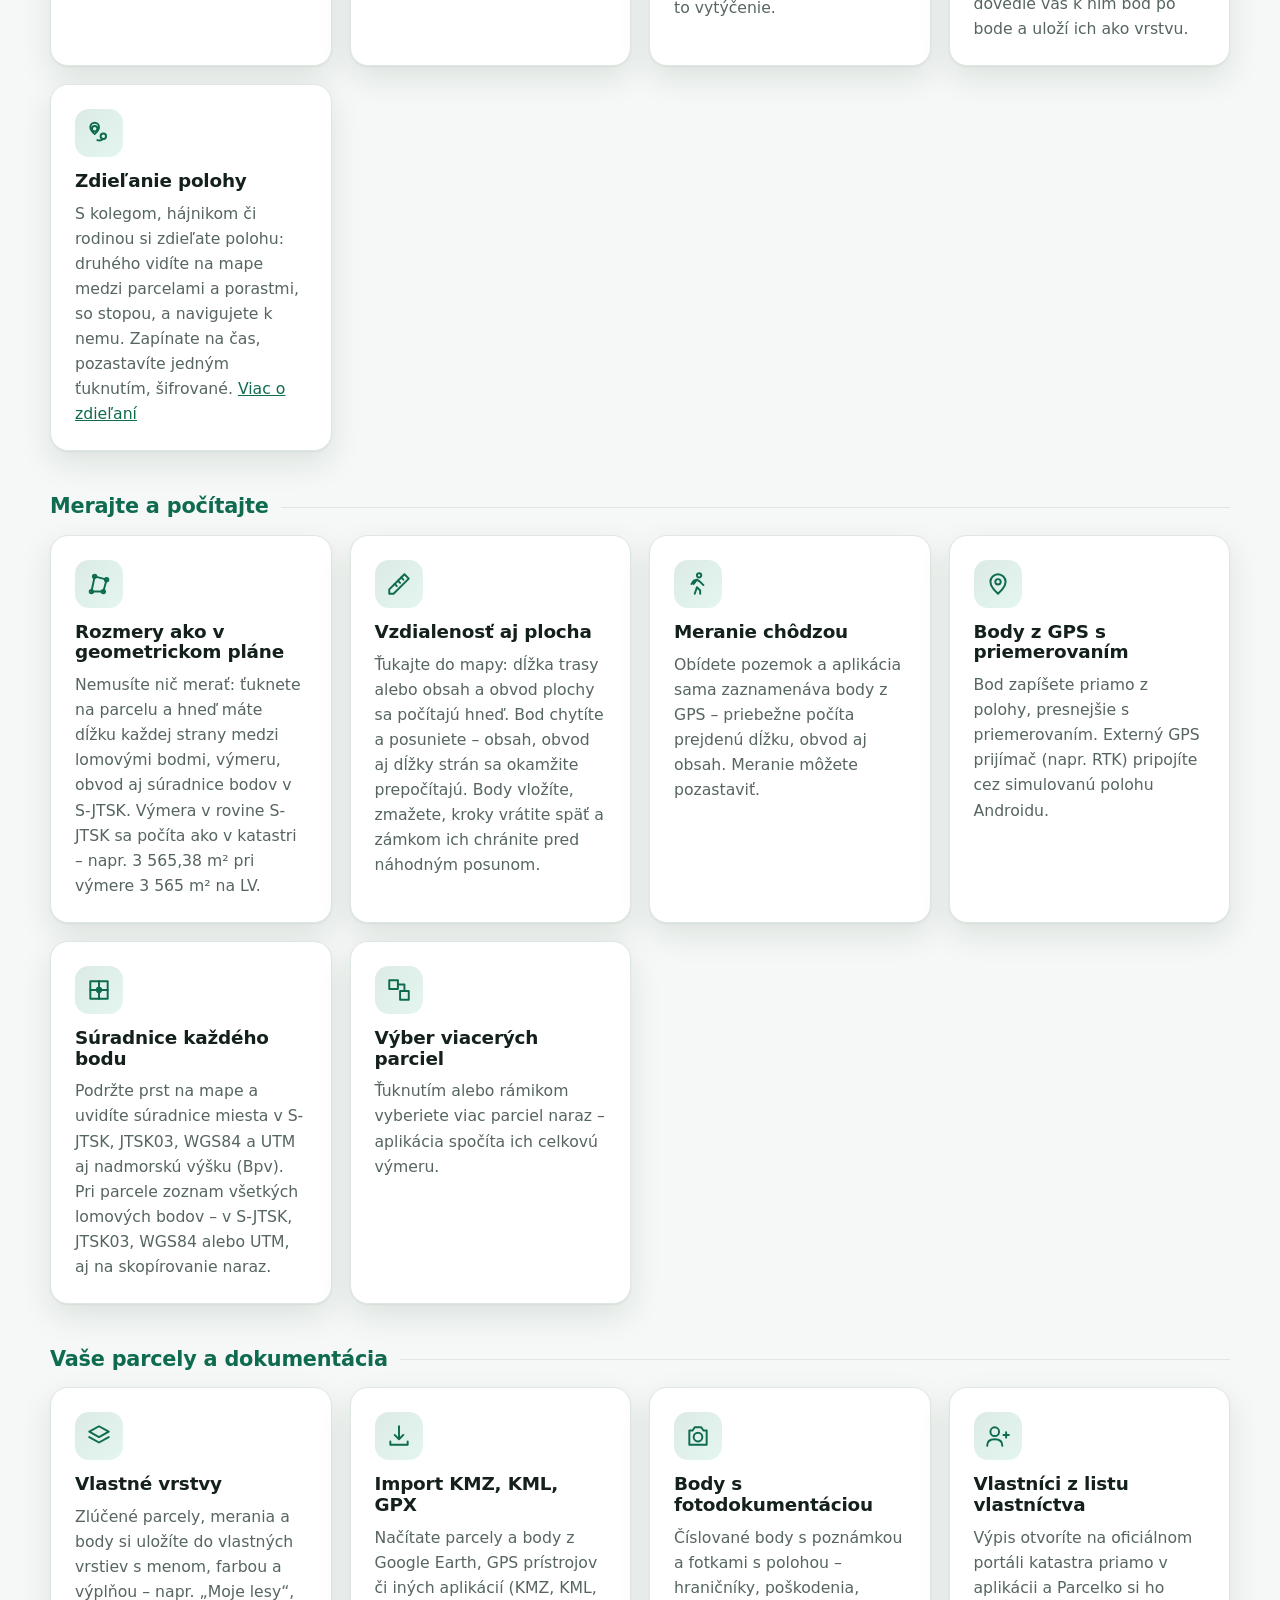
==== commit 80985a97: "Verzia 0.5.10" ====
--- a/index.html
+++ b/index.html
@@ -76,7 +76,7 @@
    "url": "https://parcelko.github.io/",
    "inLanguage": "sk",
    "operatingSystem": "Android 8 a novší",
-   "softwareVersion": "0.5.9",
+   "softwareVersion": "0.5.10",
    "applicationCategory": "UtilitiesApplication",
    "applicationSubCategory": "Kataster nehnuteľností, mapy a meranie pozemkov",
    "downloadUrl": "https://github.com/Parcelko/parcelko.github.io/releases/latest/download/Parcelko.apk",
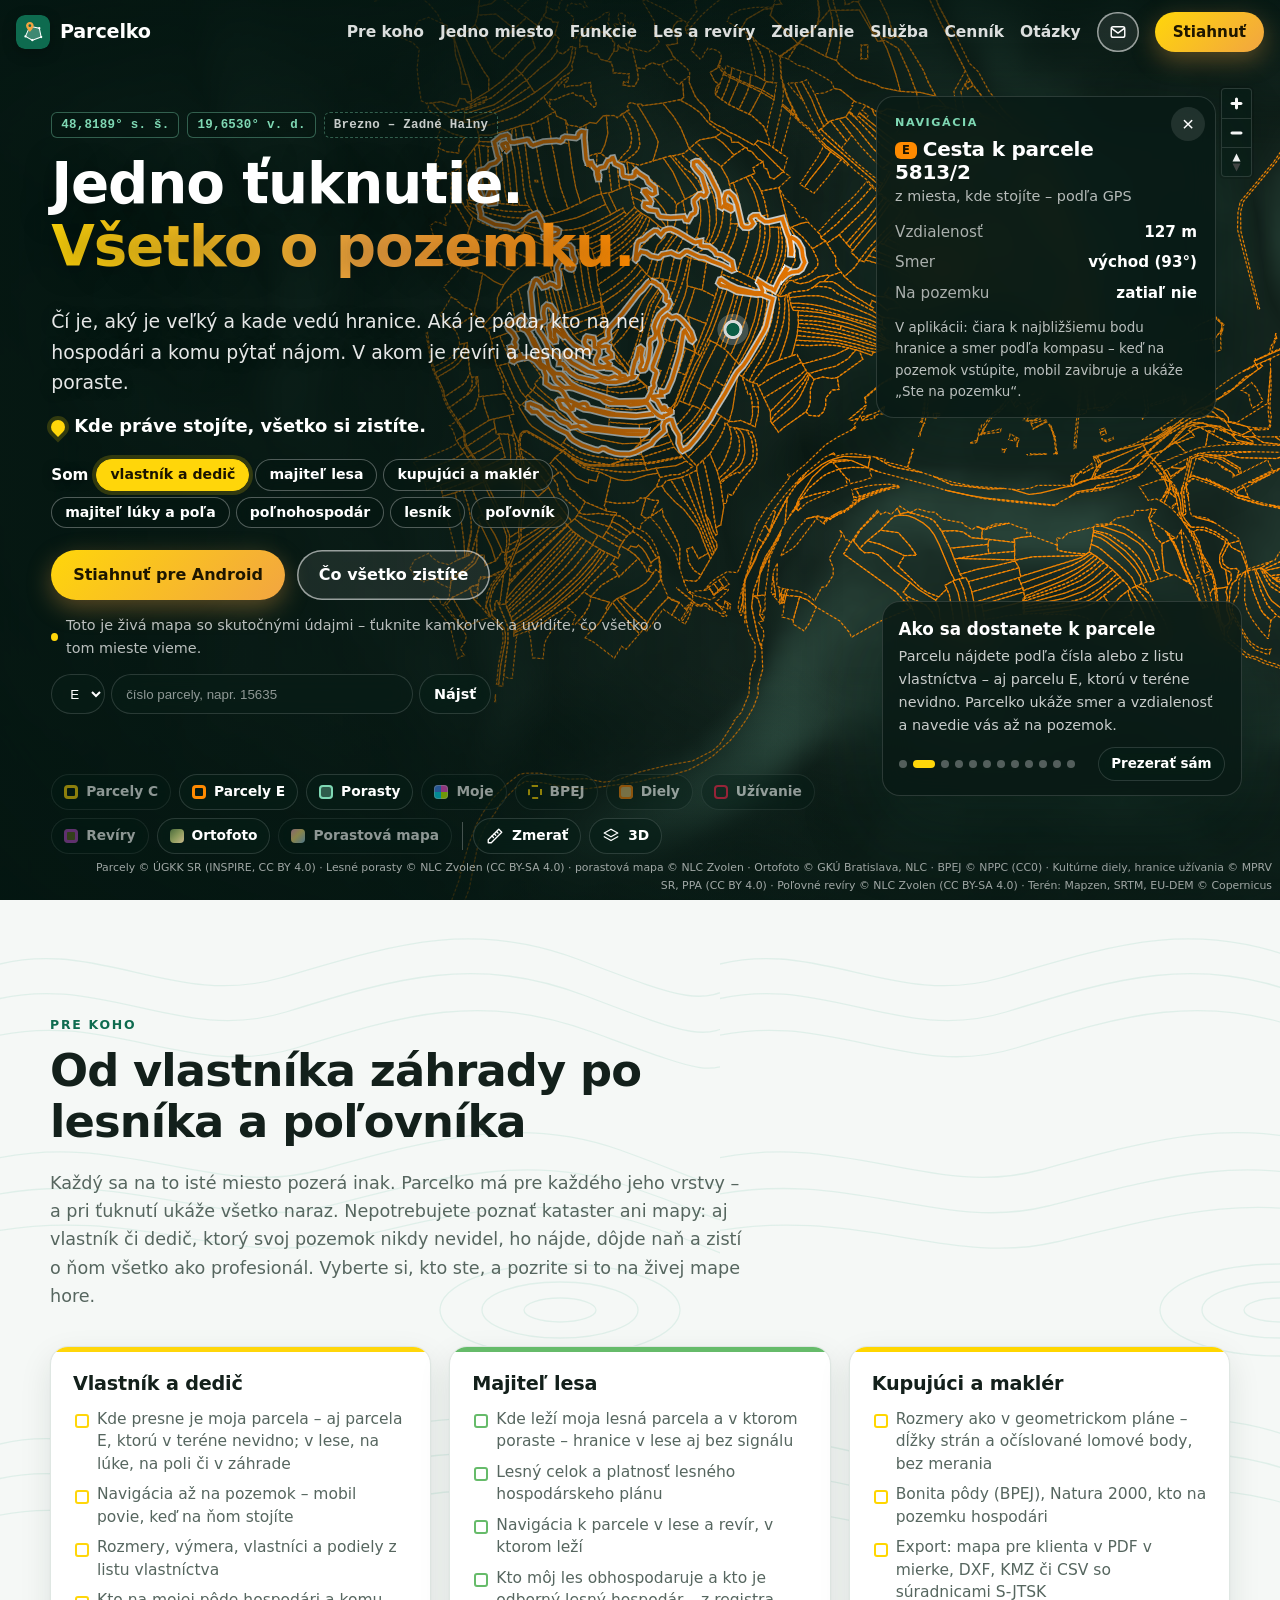
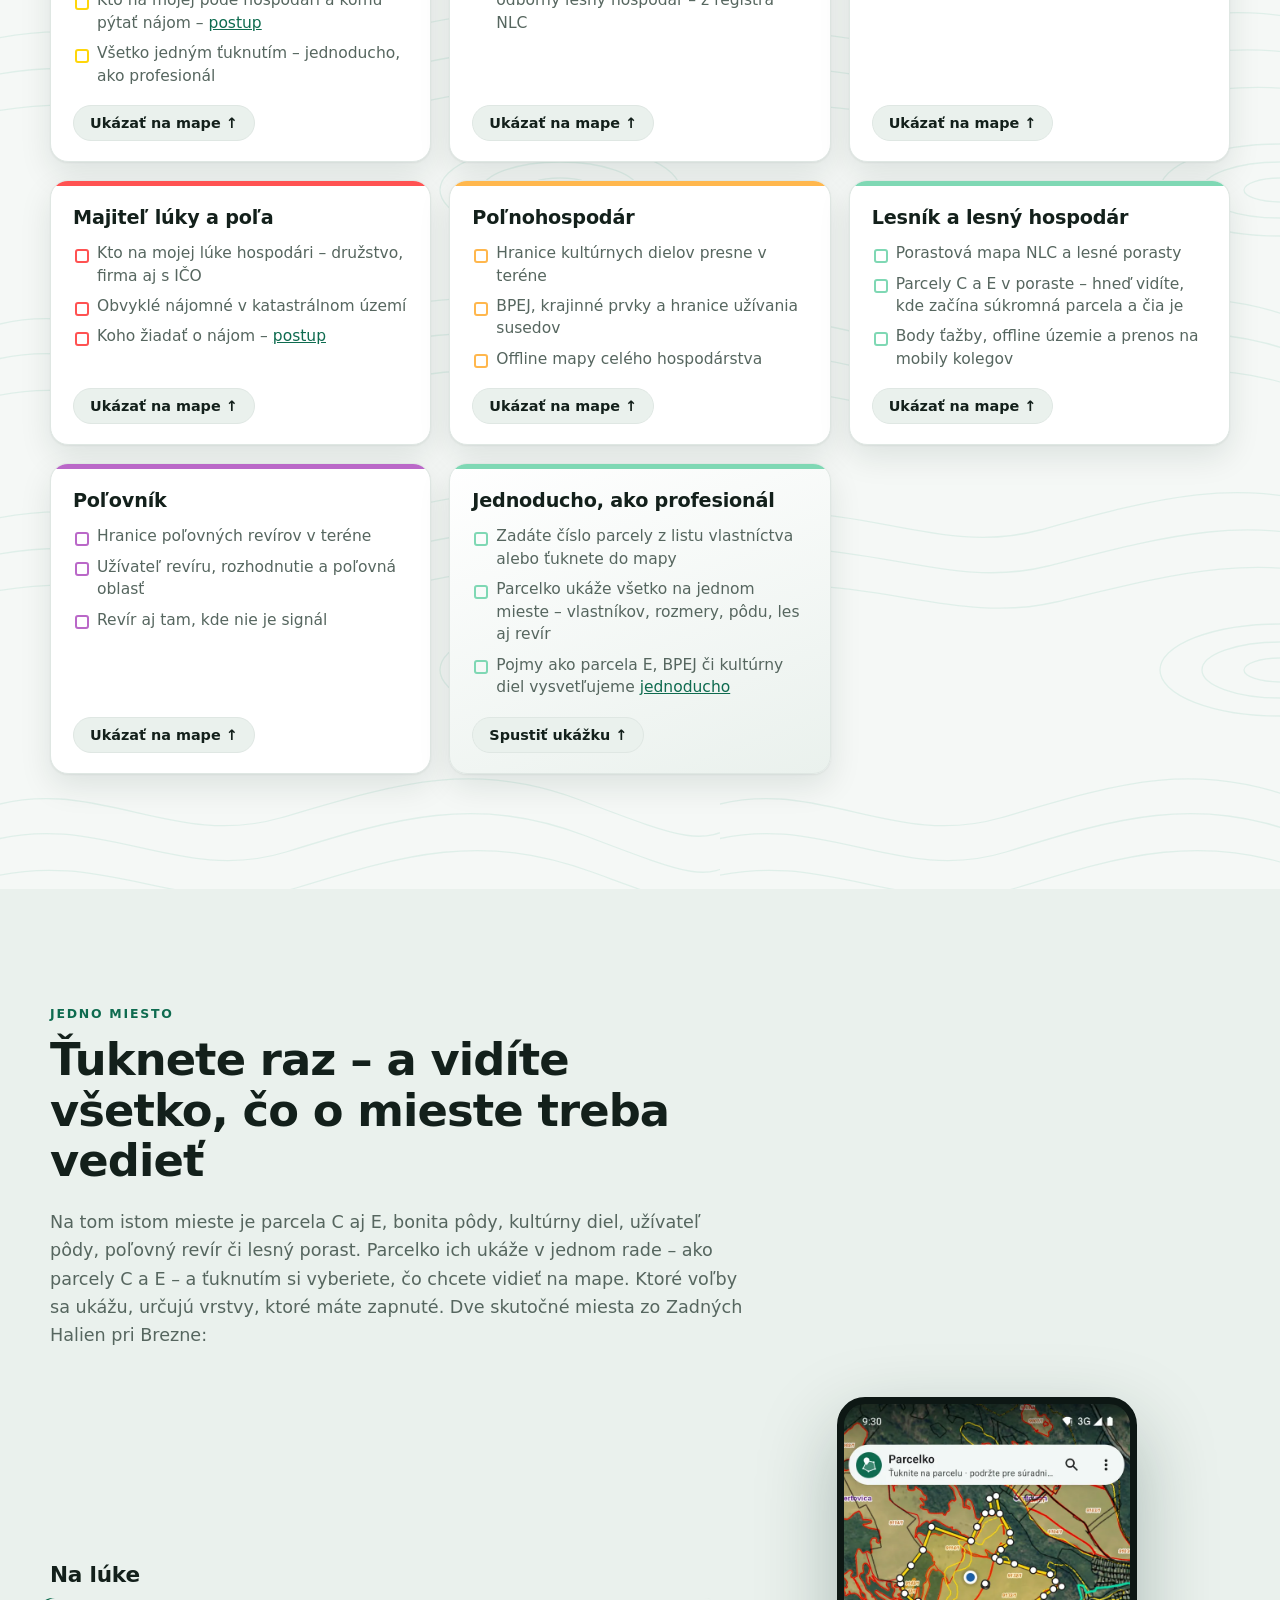
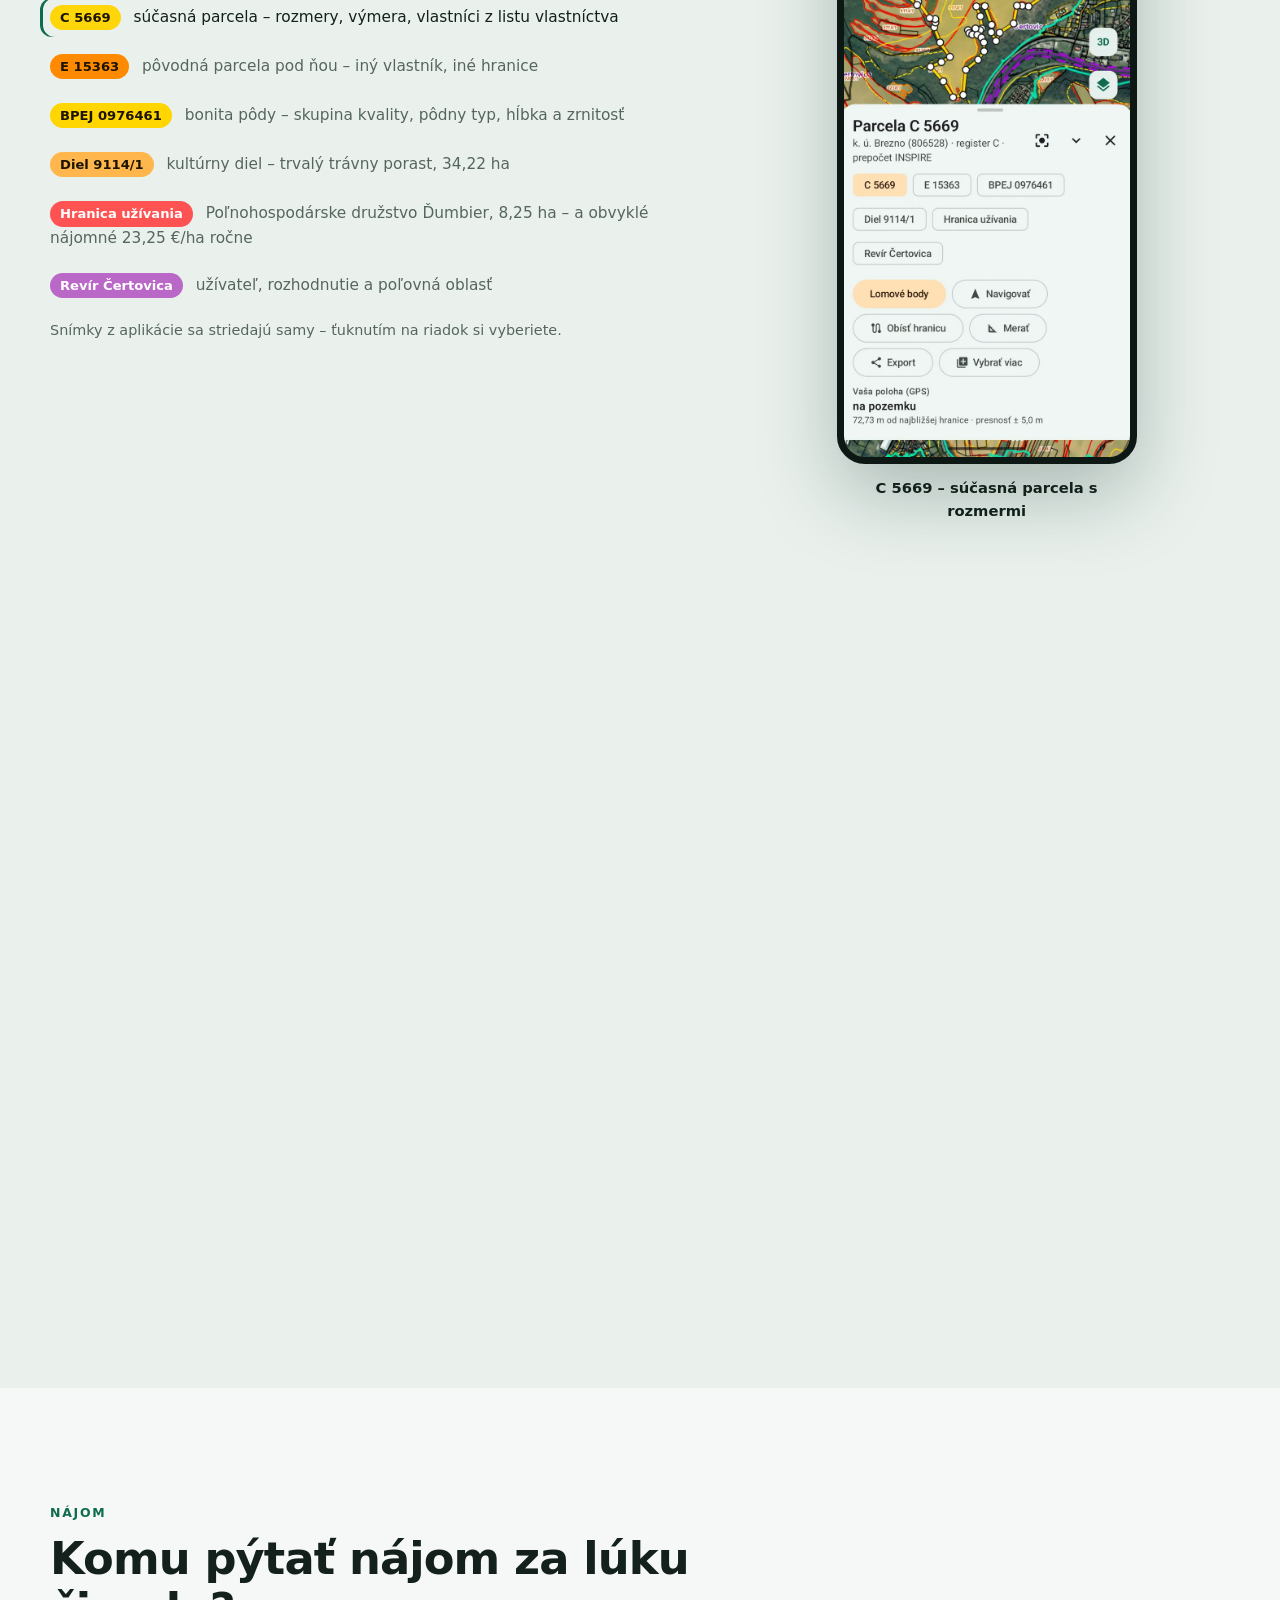
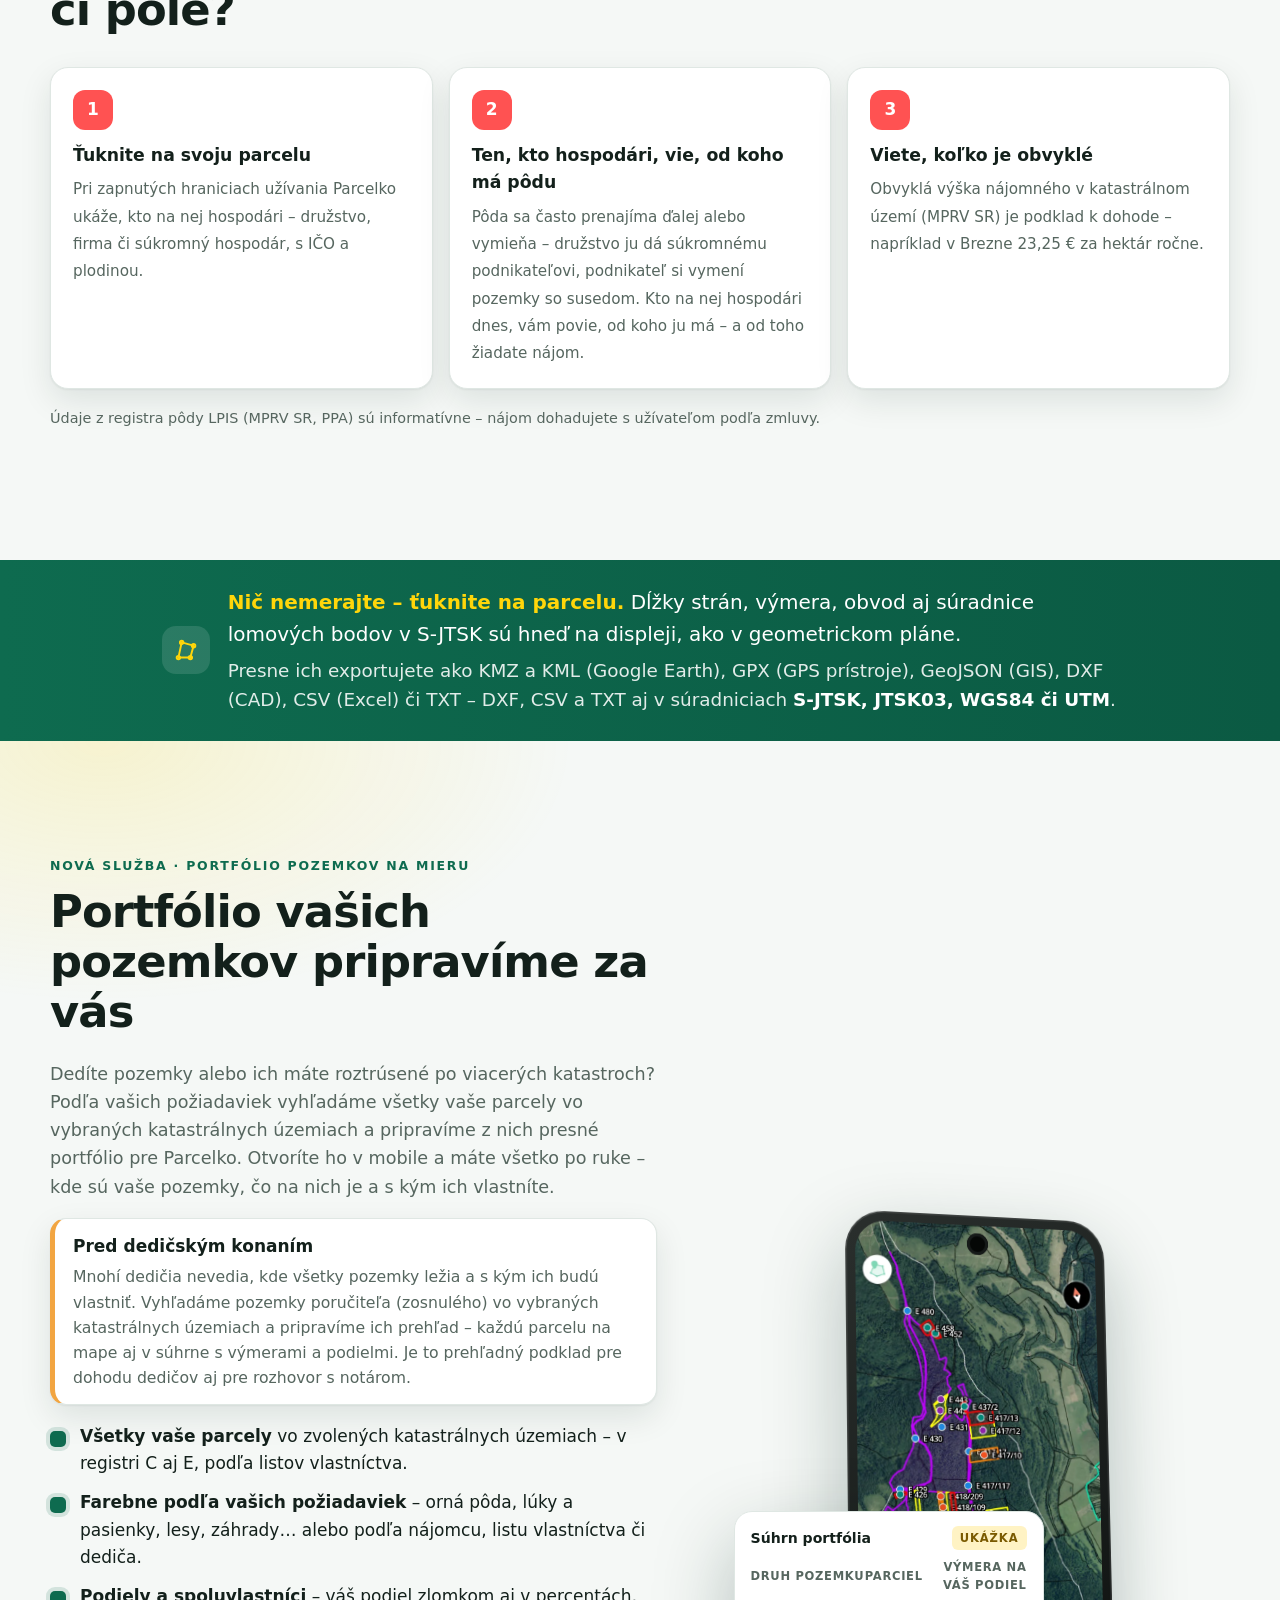
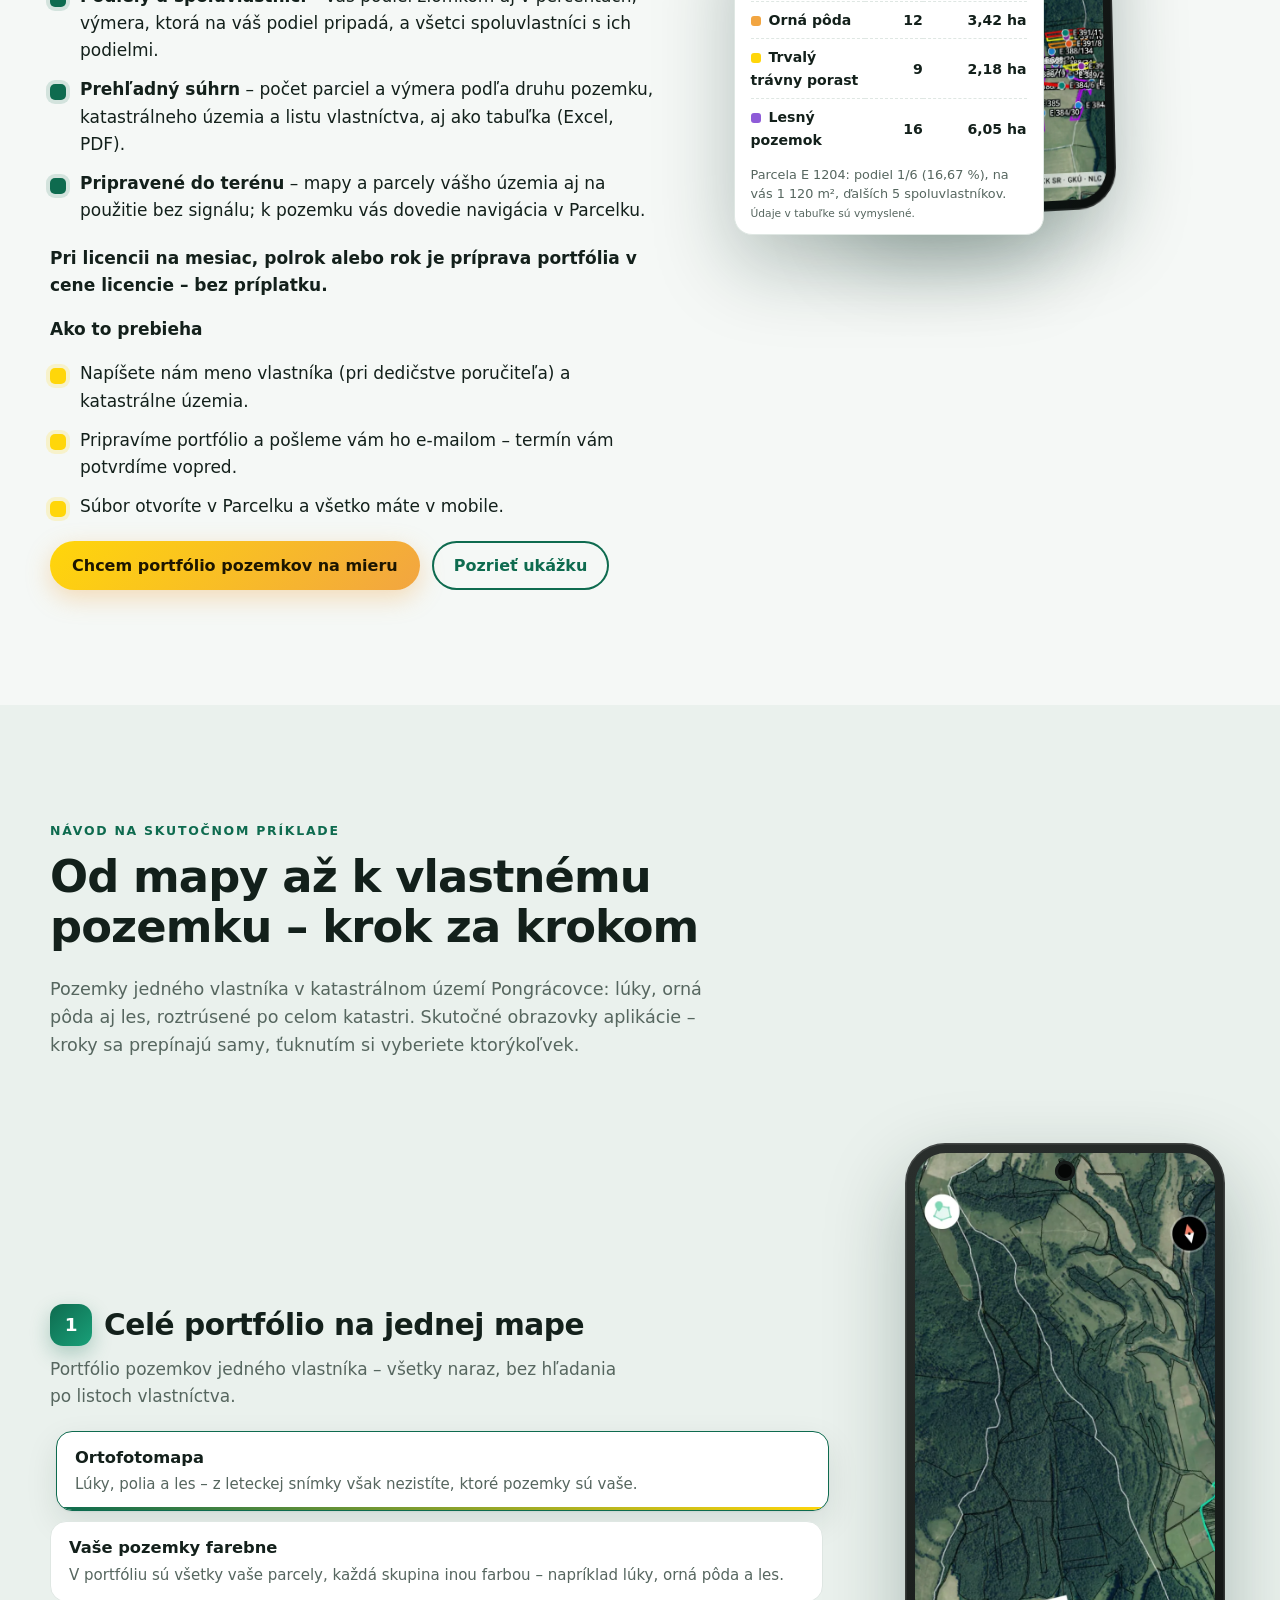
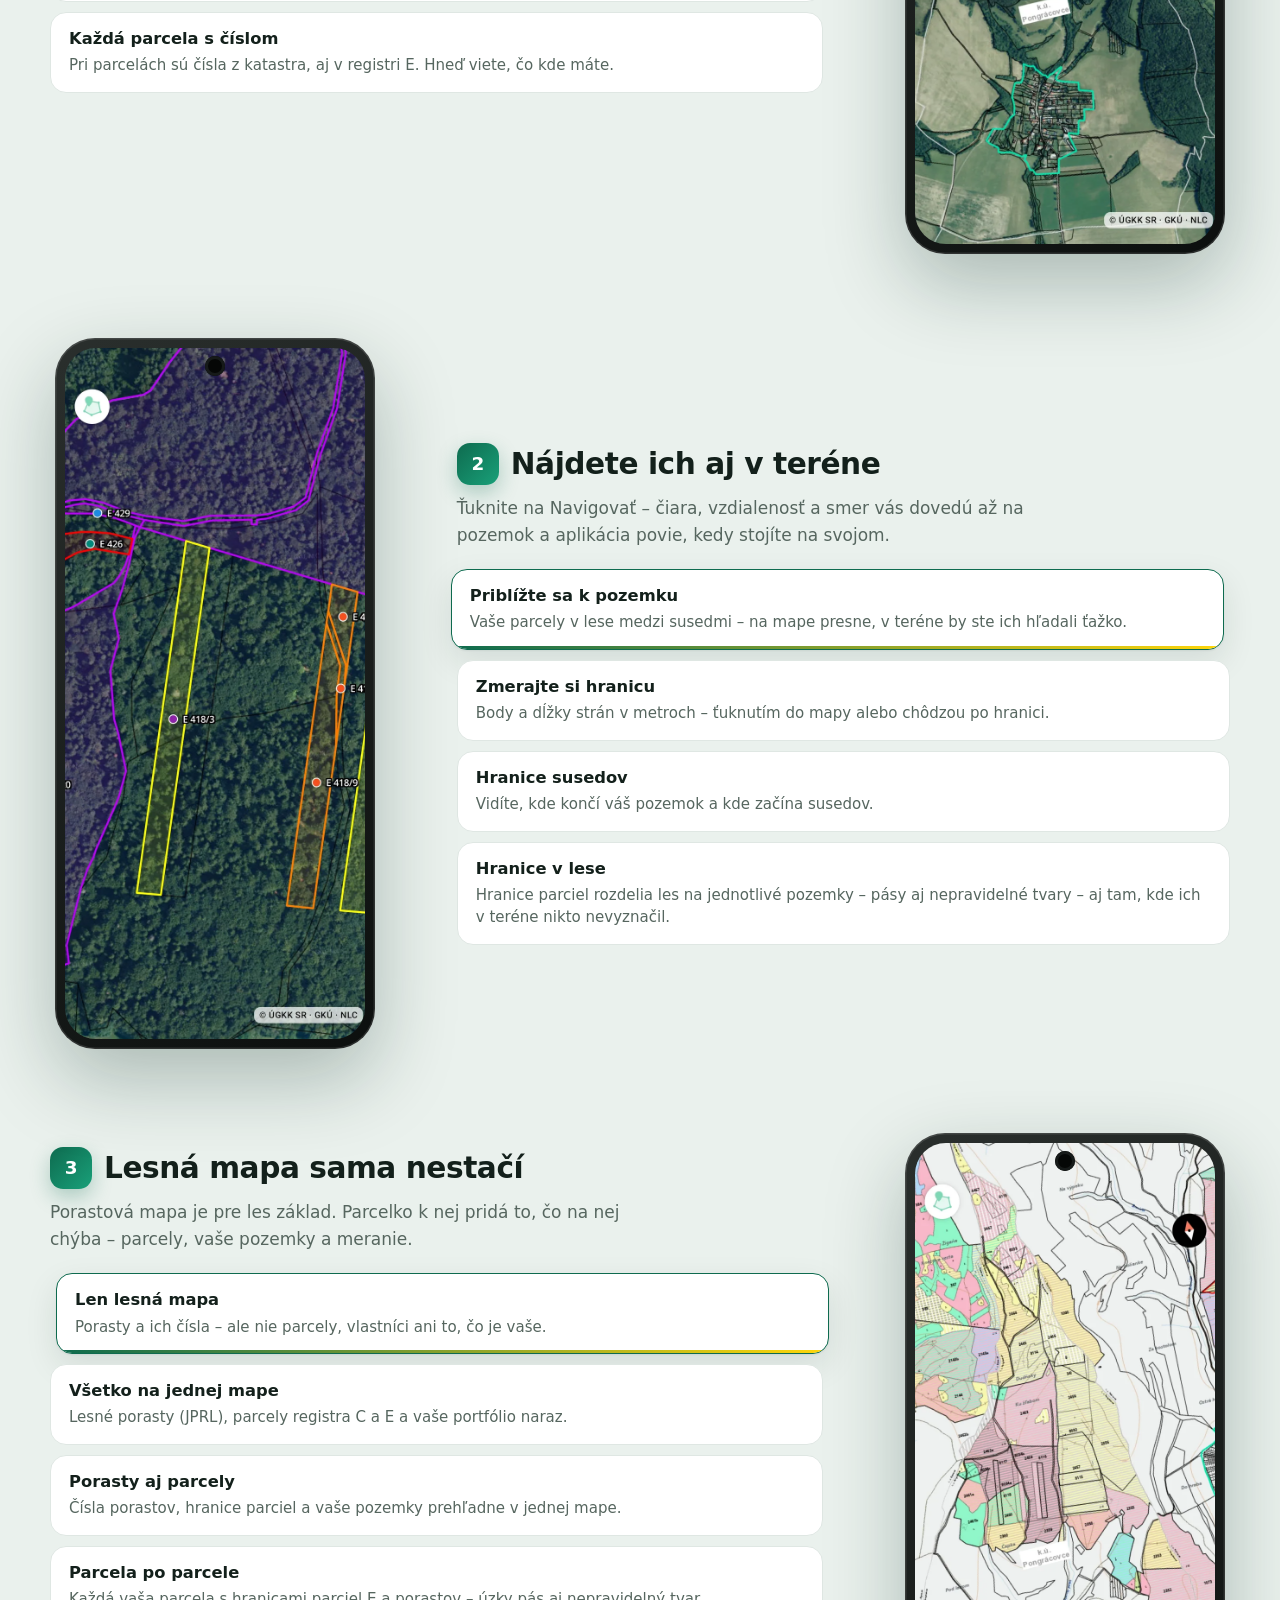
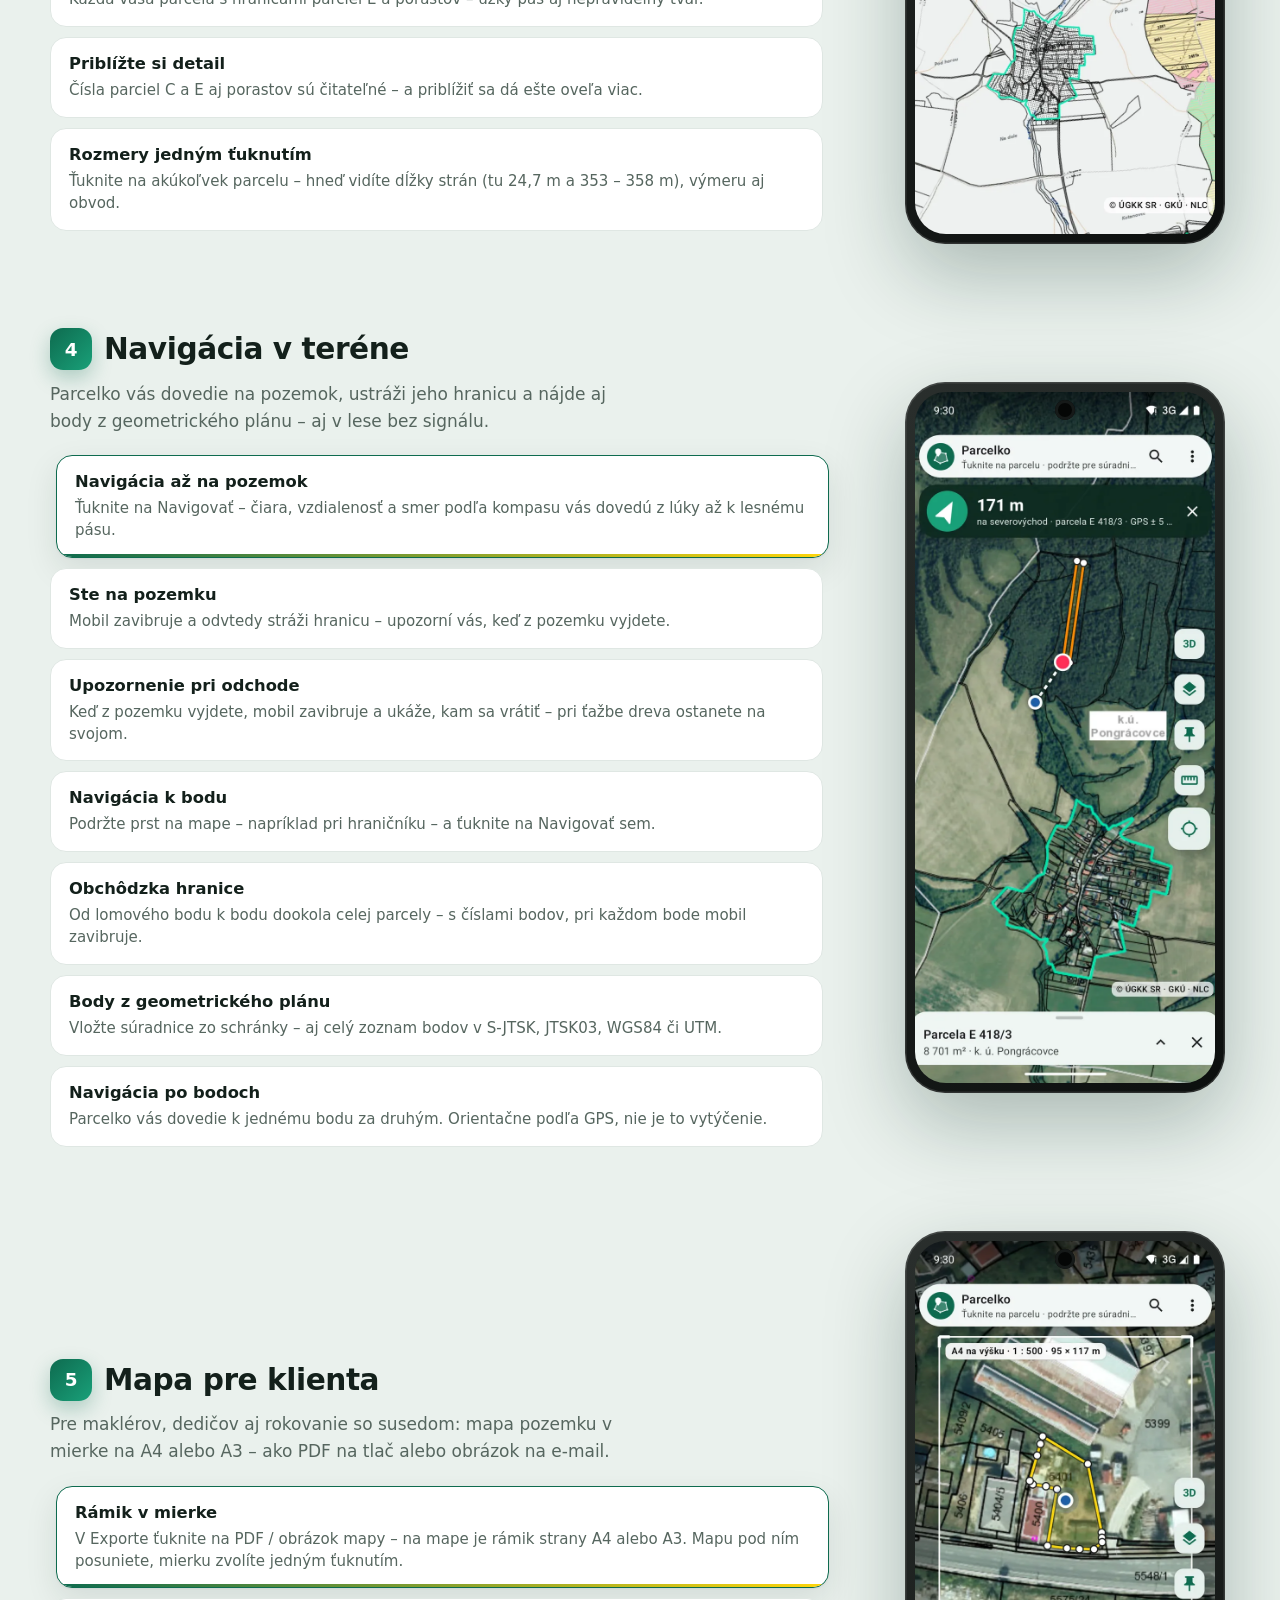
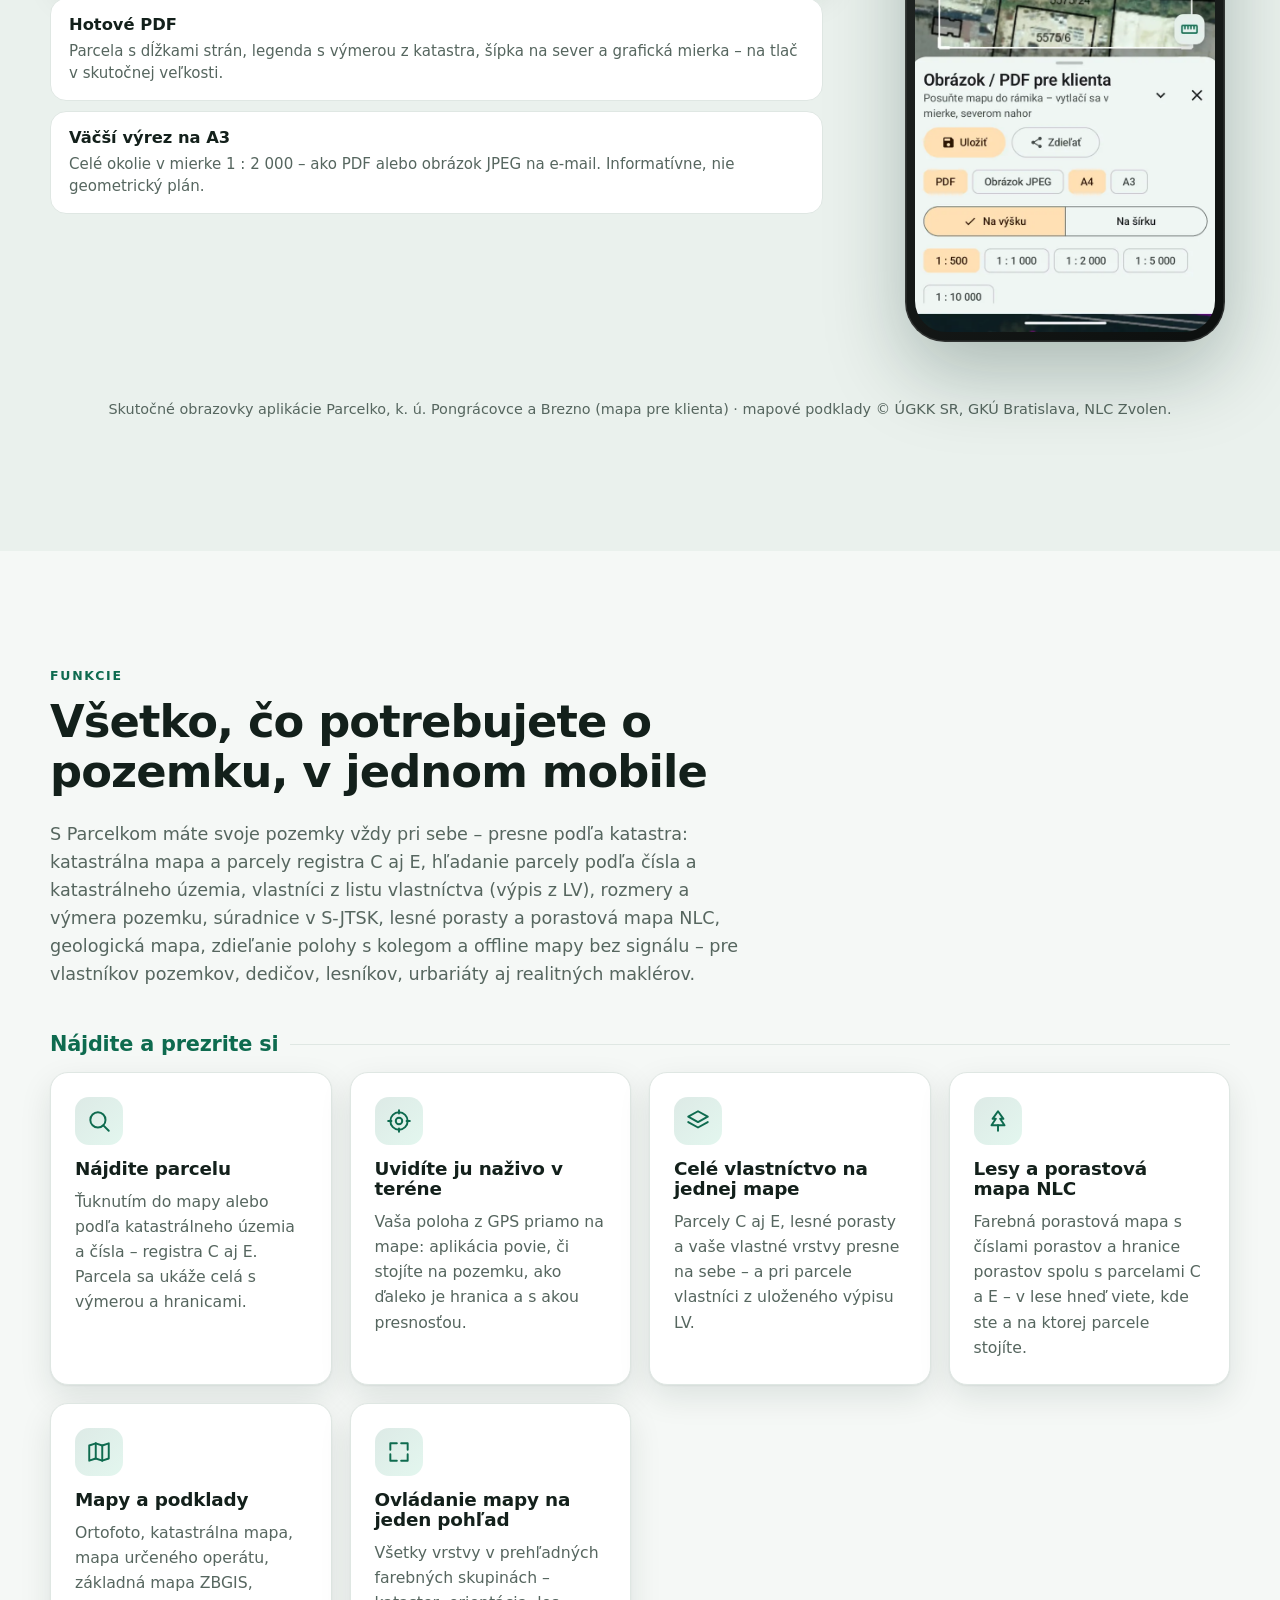
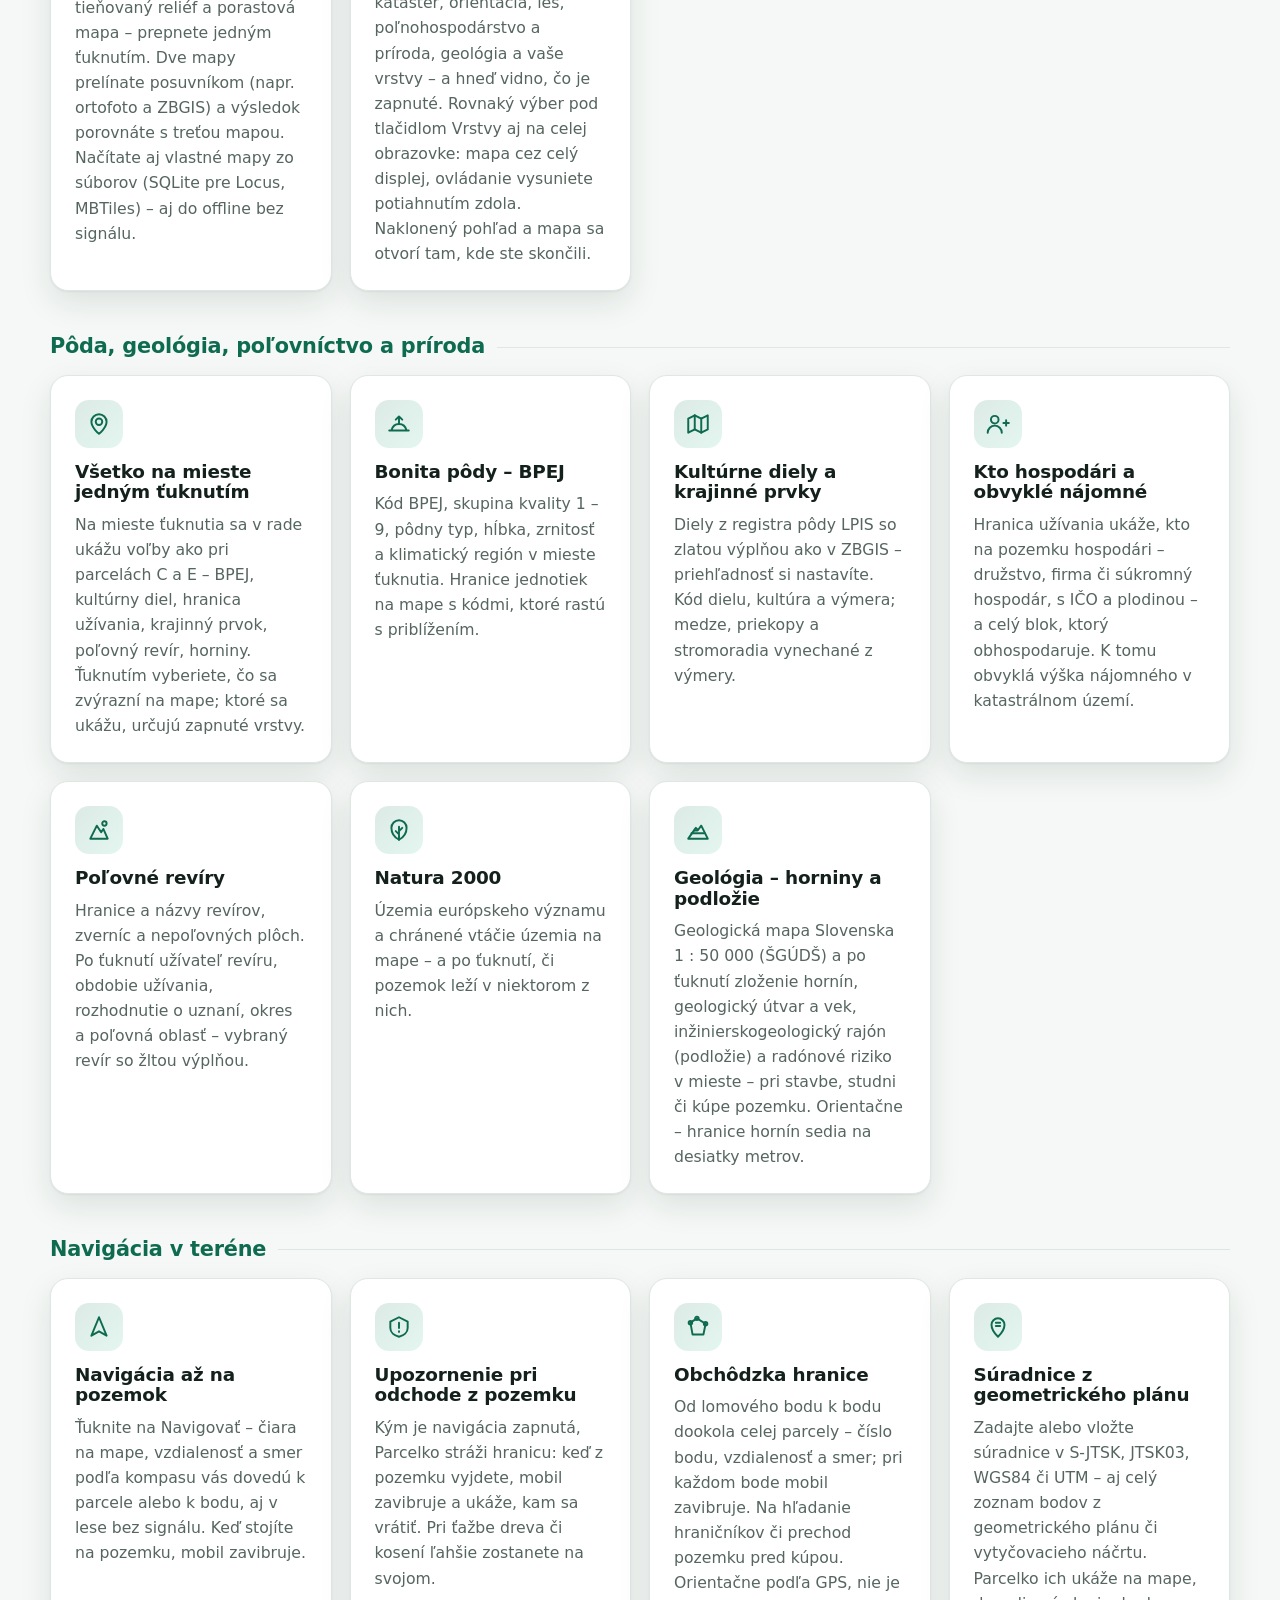
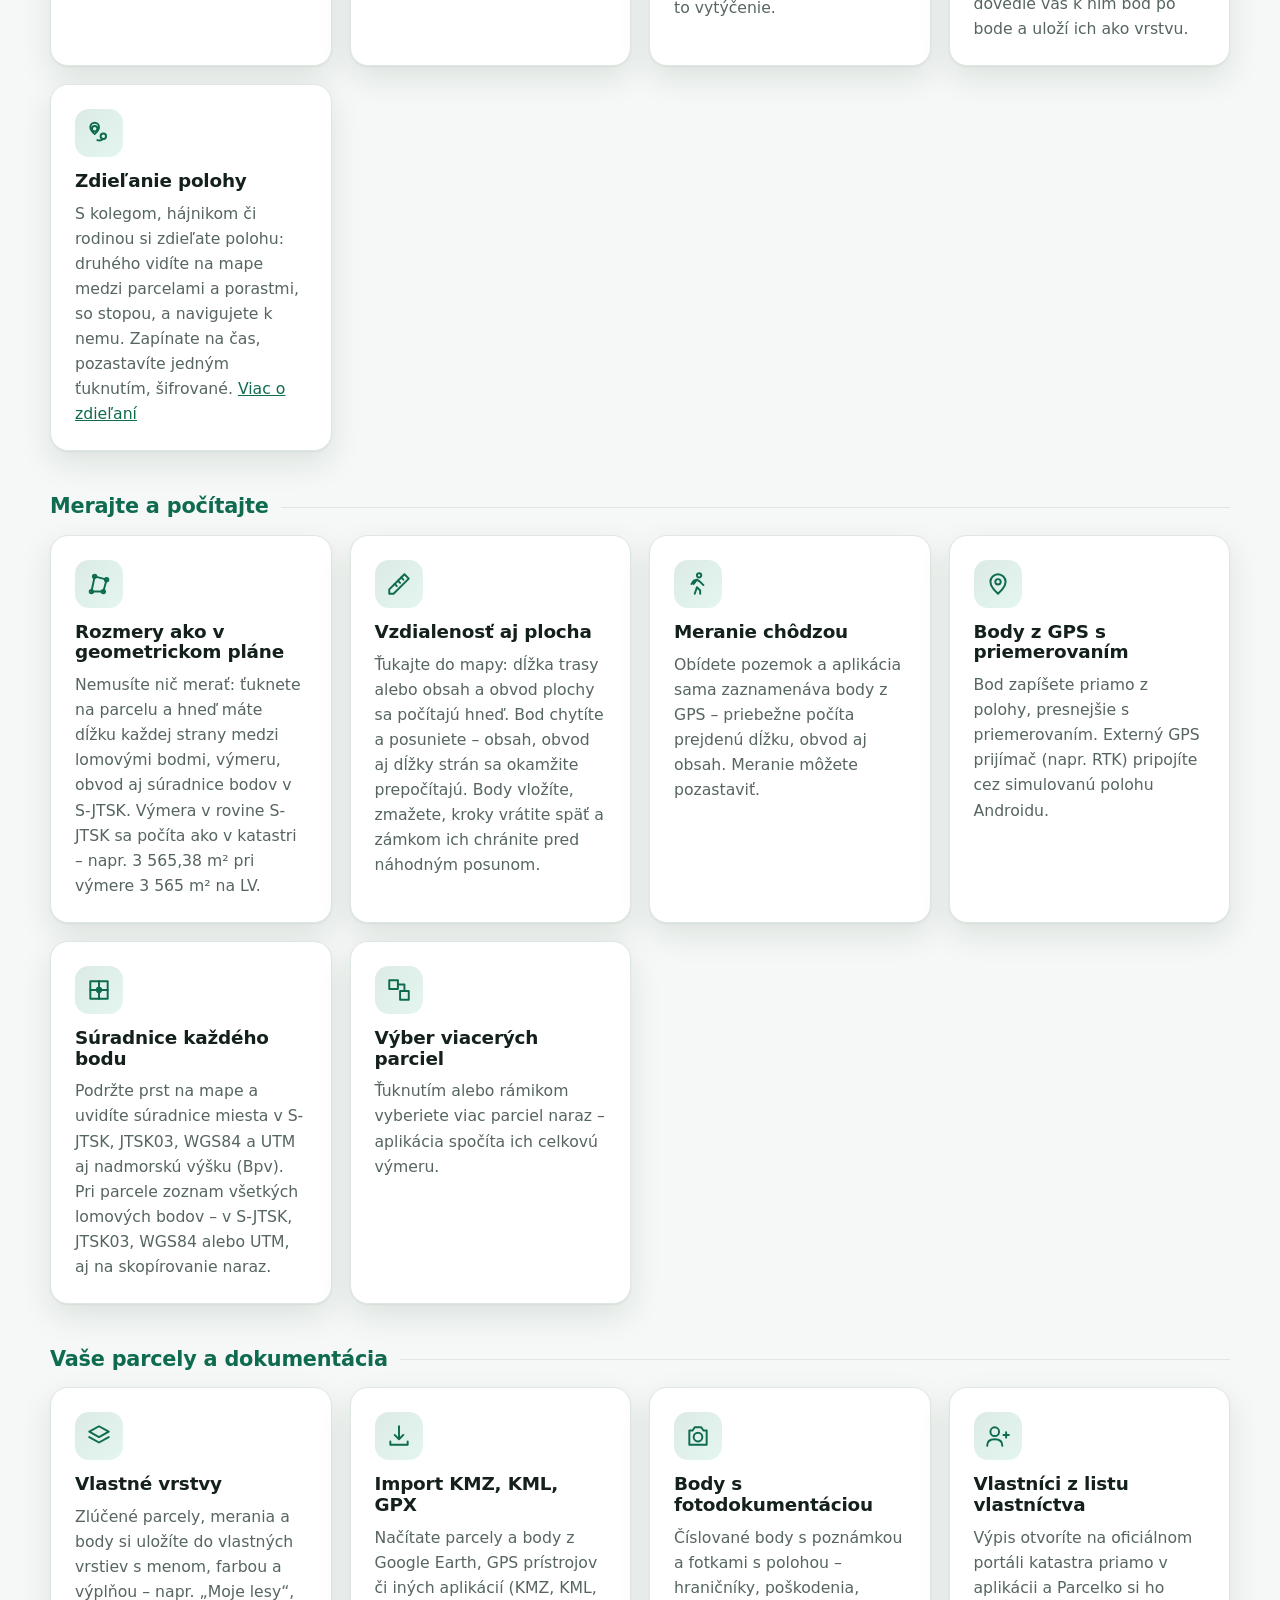
==== commit f0394b11: "Verzia 0.5.11" ====
--- a/index.html
+++ b/index.html
@@ -76,7 +76,7 @@
    "url": "https://parcelko.github.io/",
    "inLanguage": "sk",
    "operatingSystem": "Android 8 a novší",
-   "softwareVersion": "0.5.10",
+   "softwareVersion": "0.5.11",
    "applicationCategory": "UtilitiesApplication",
    "applicationSubCategory": "Kataster nehnuteľností, mapy a meranie pozemkov",
    "downloadUrl": "https://github.com/Parcelko/parcelko.github.io/releases/latest/download/Parcelko.apk",
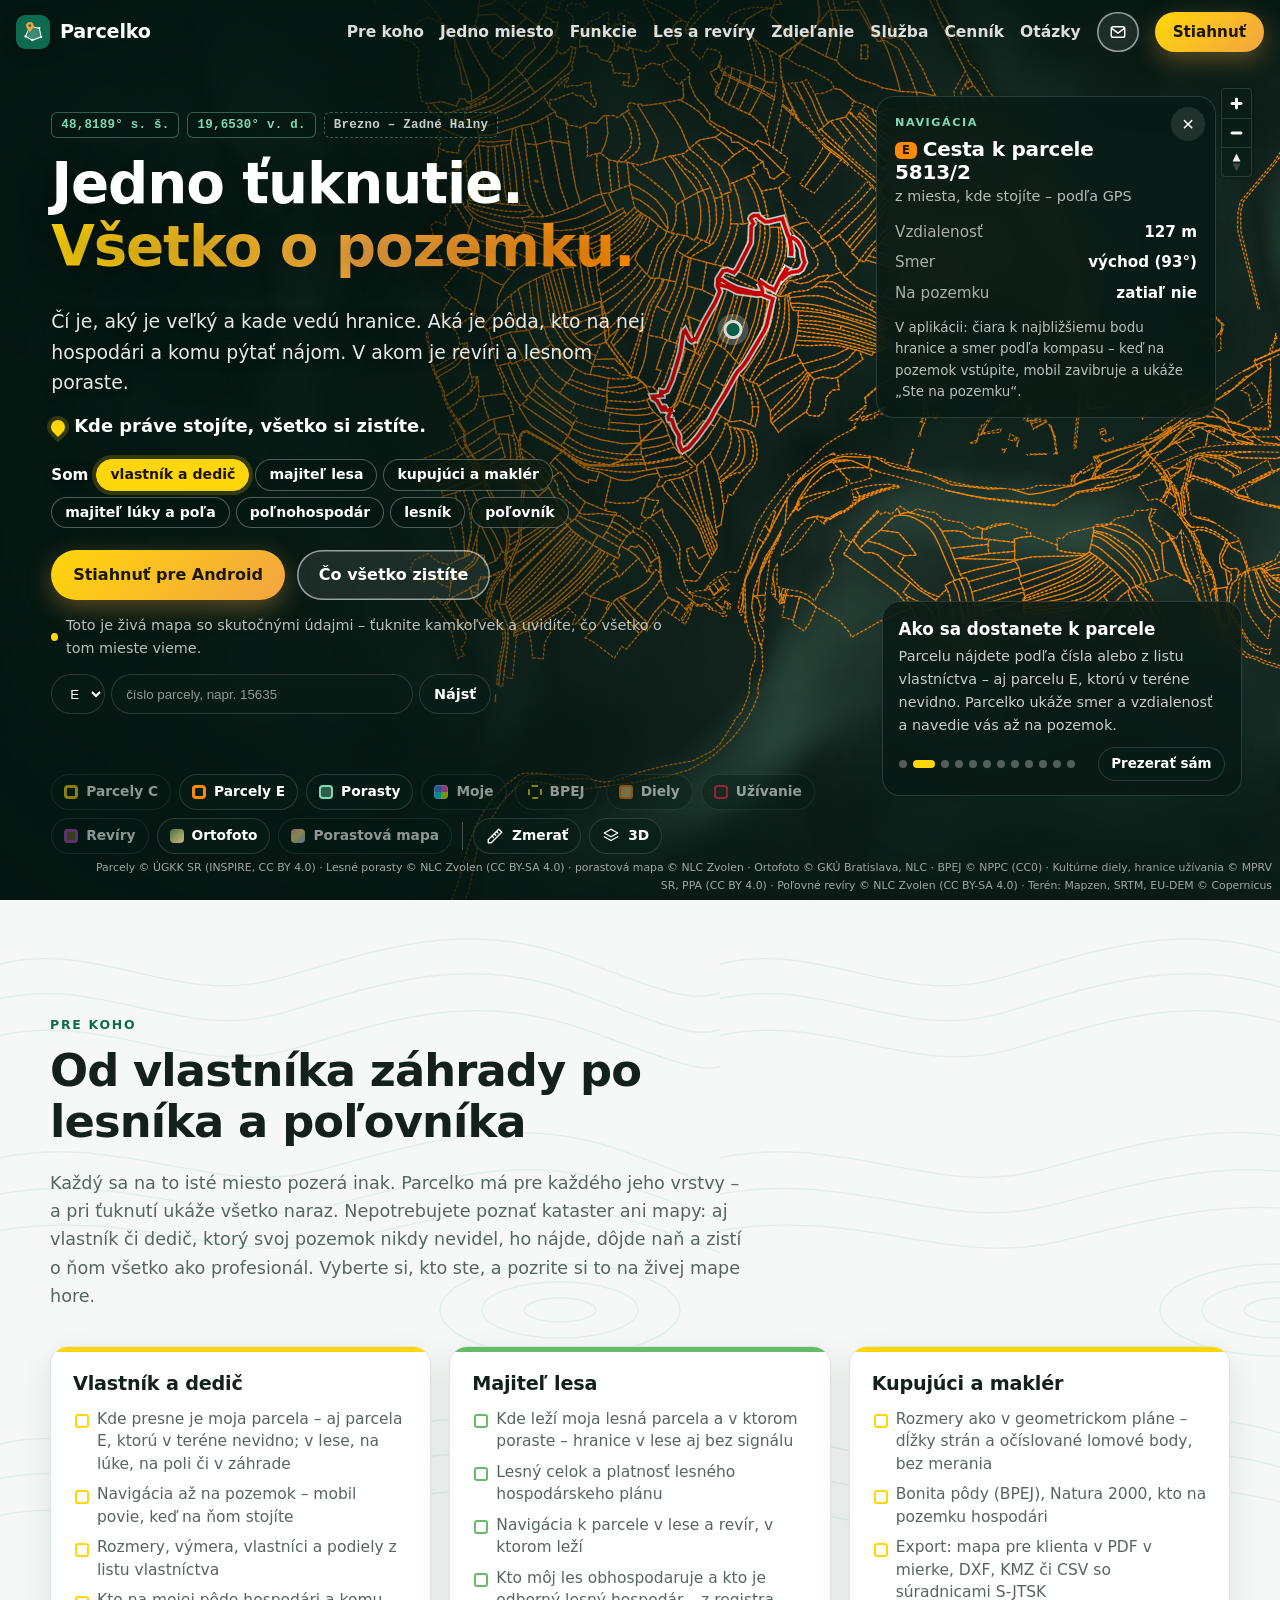
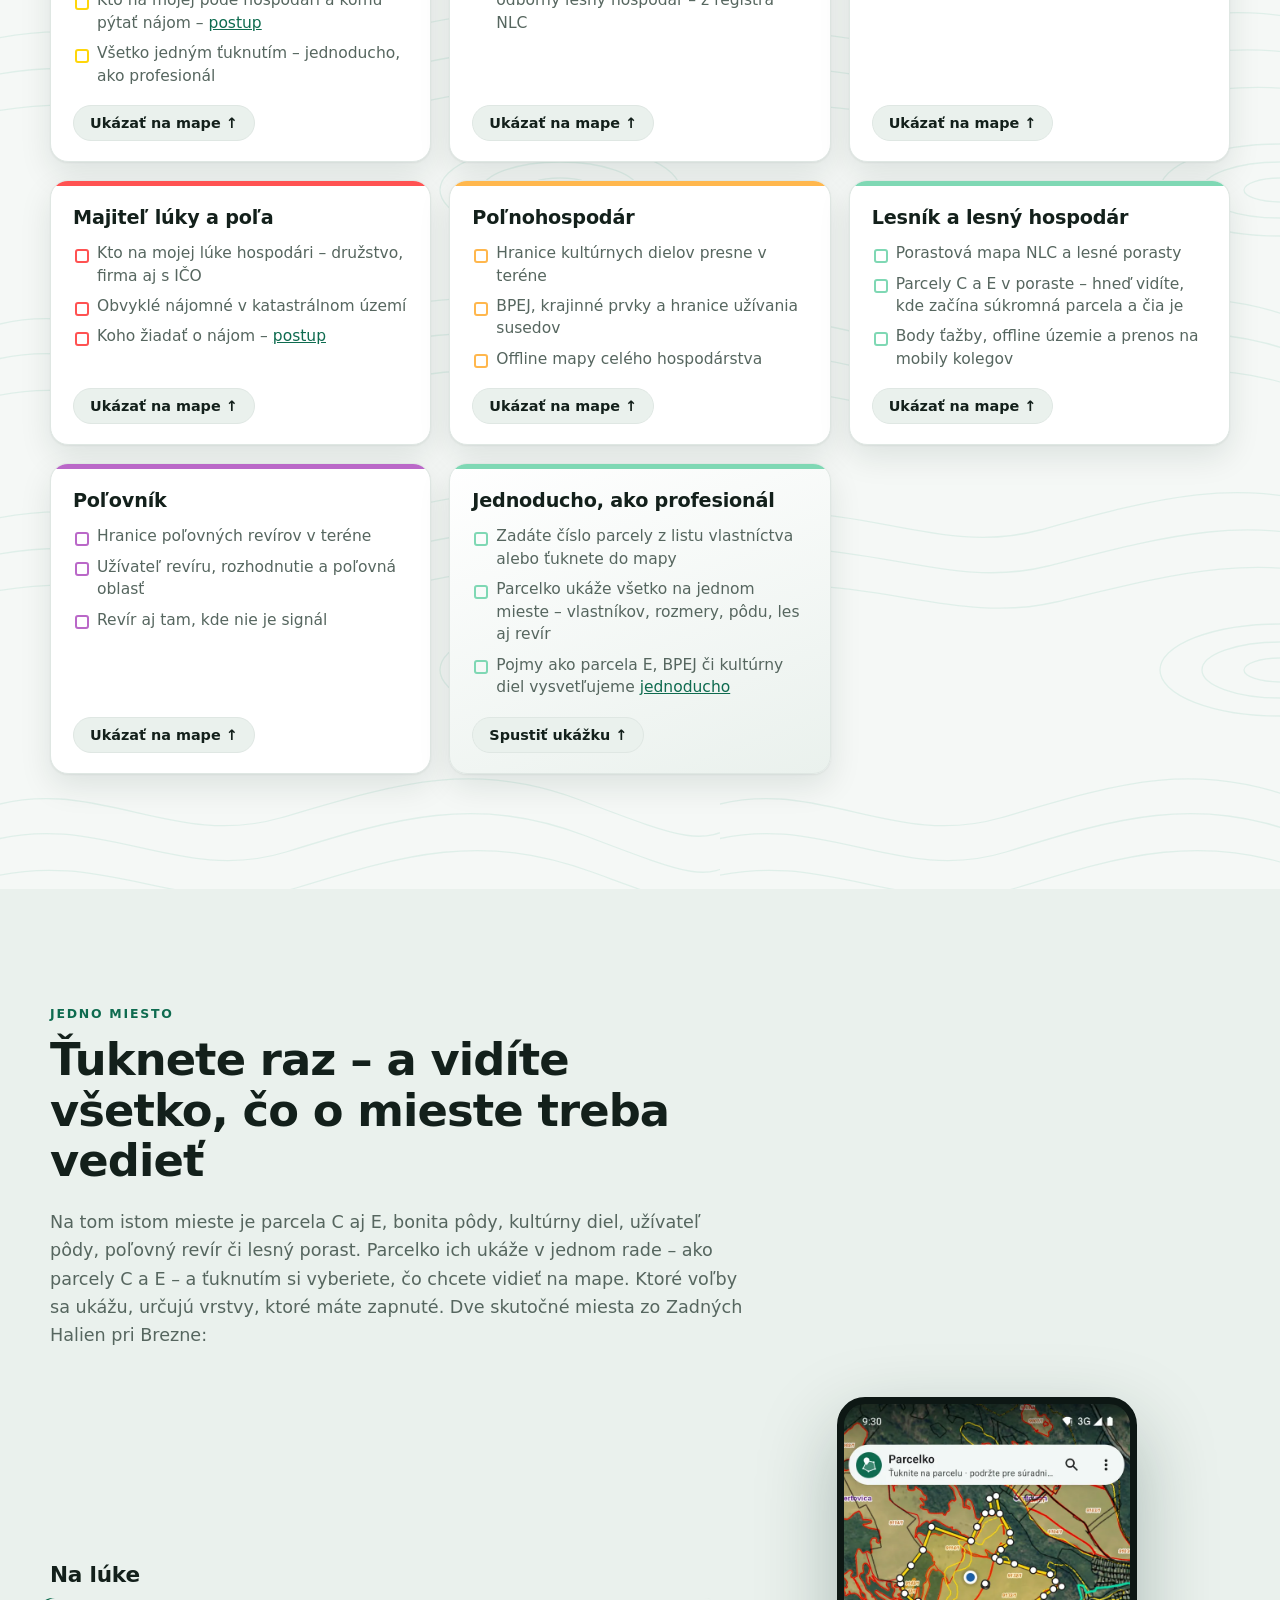
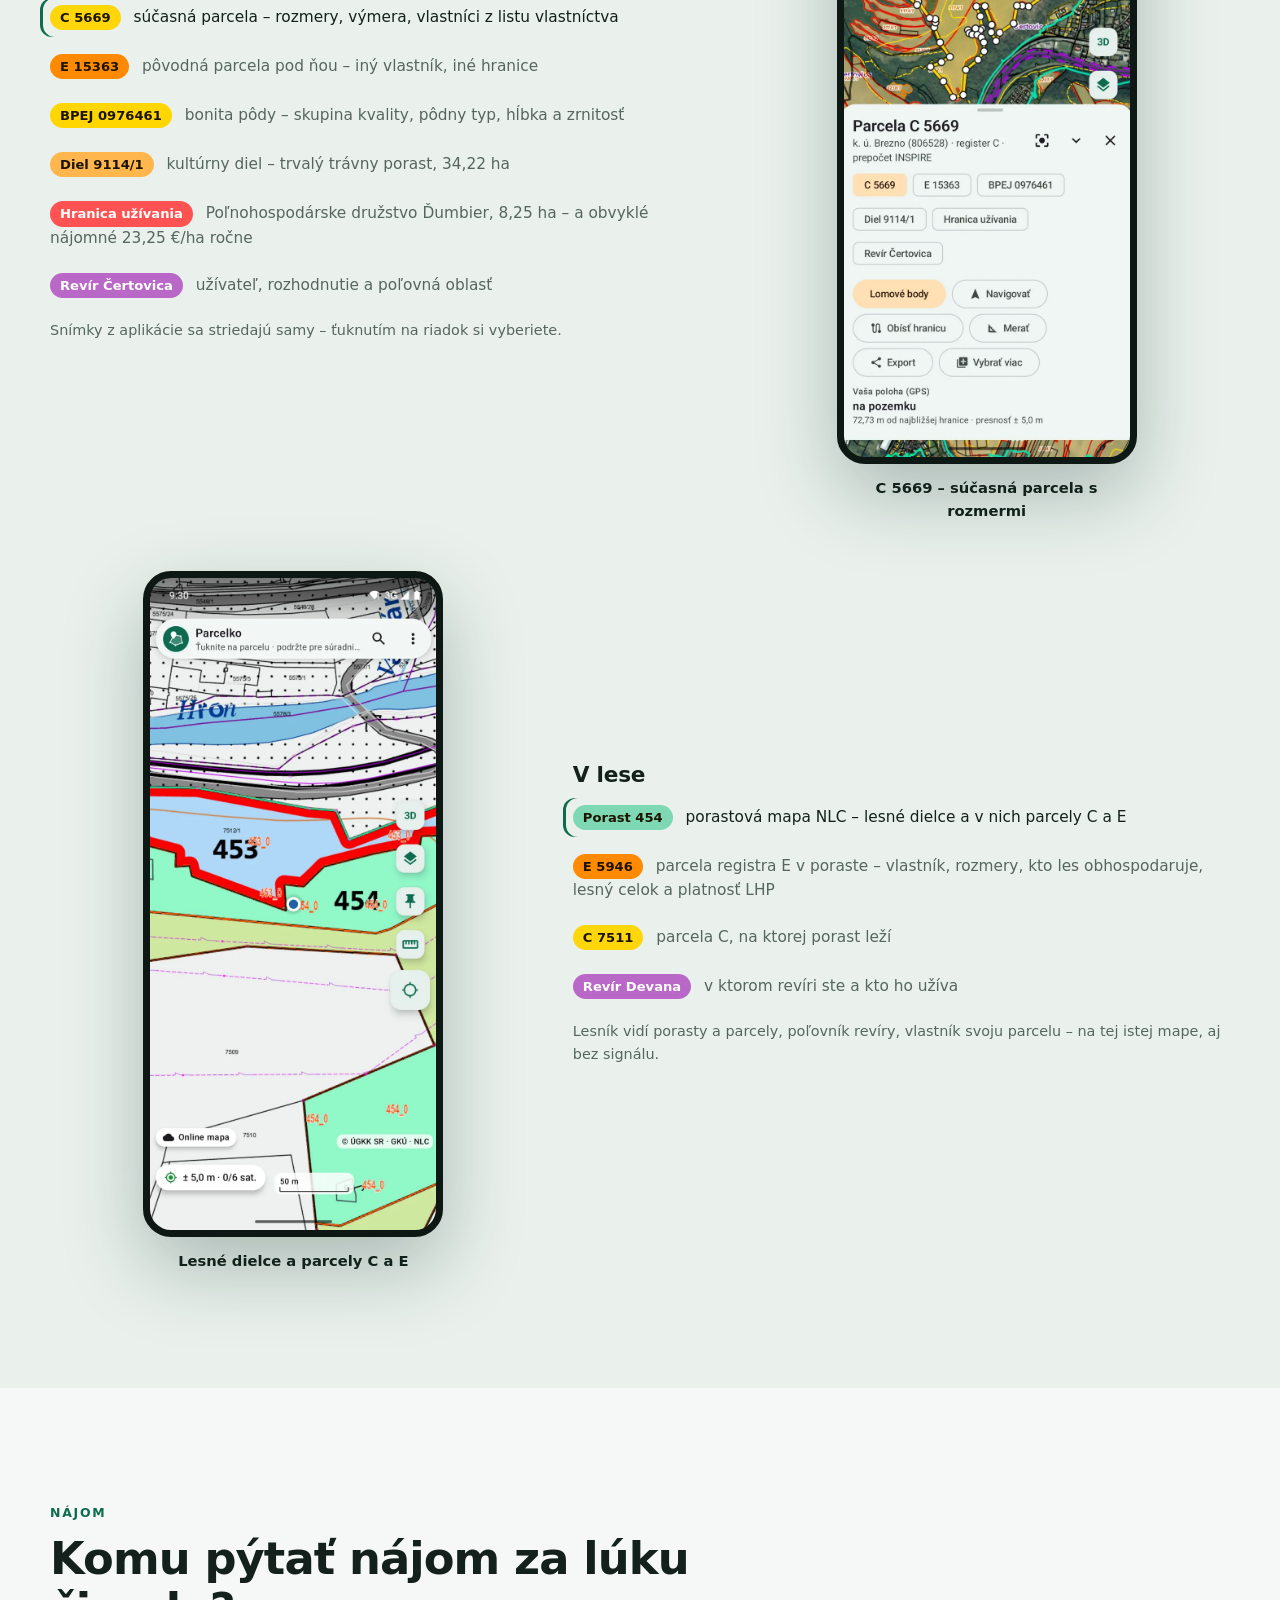
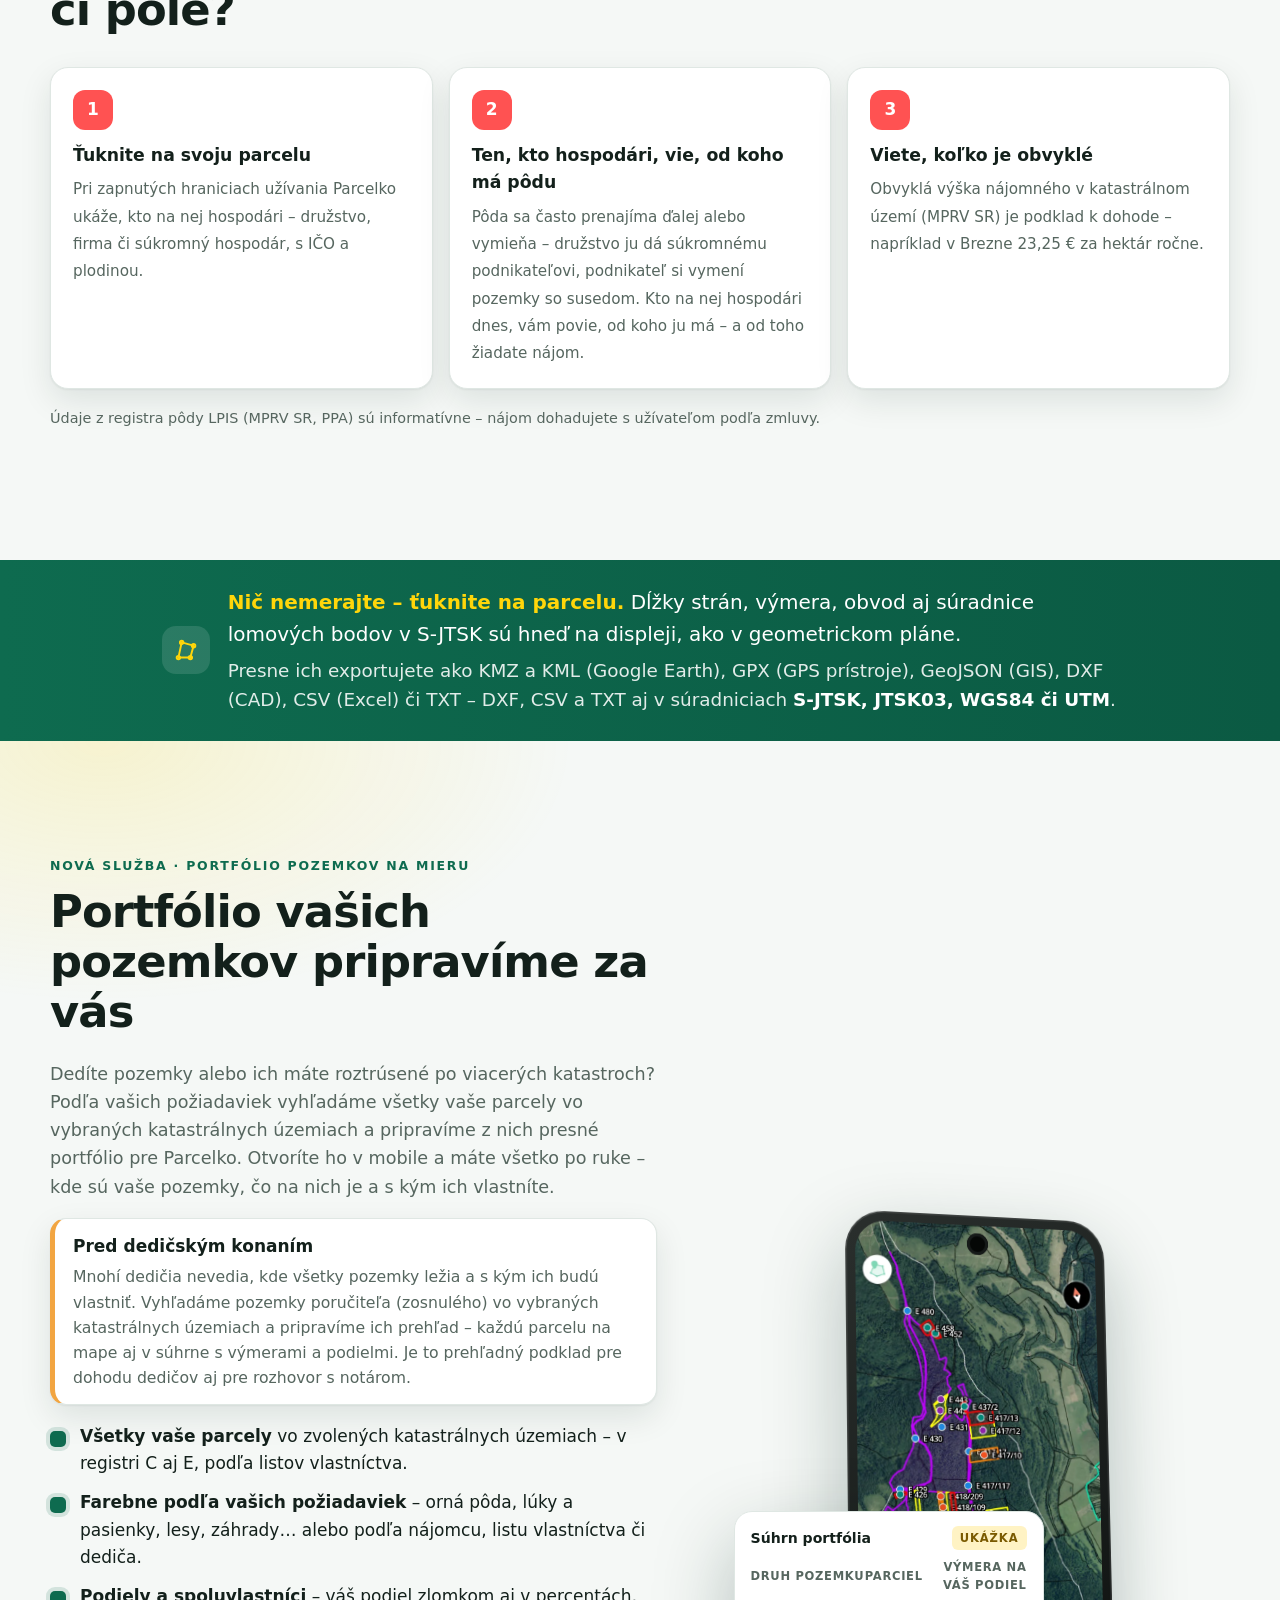
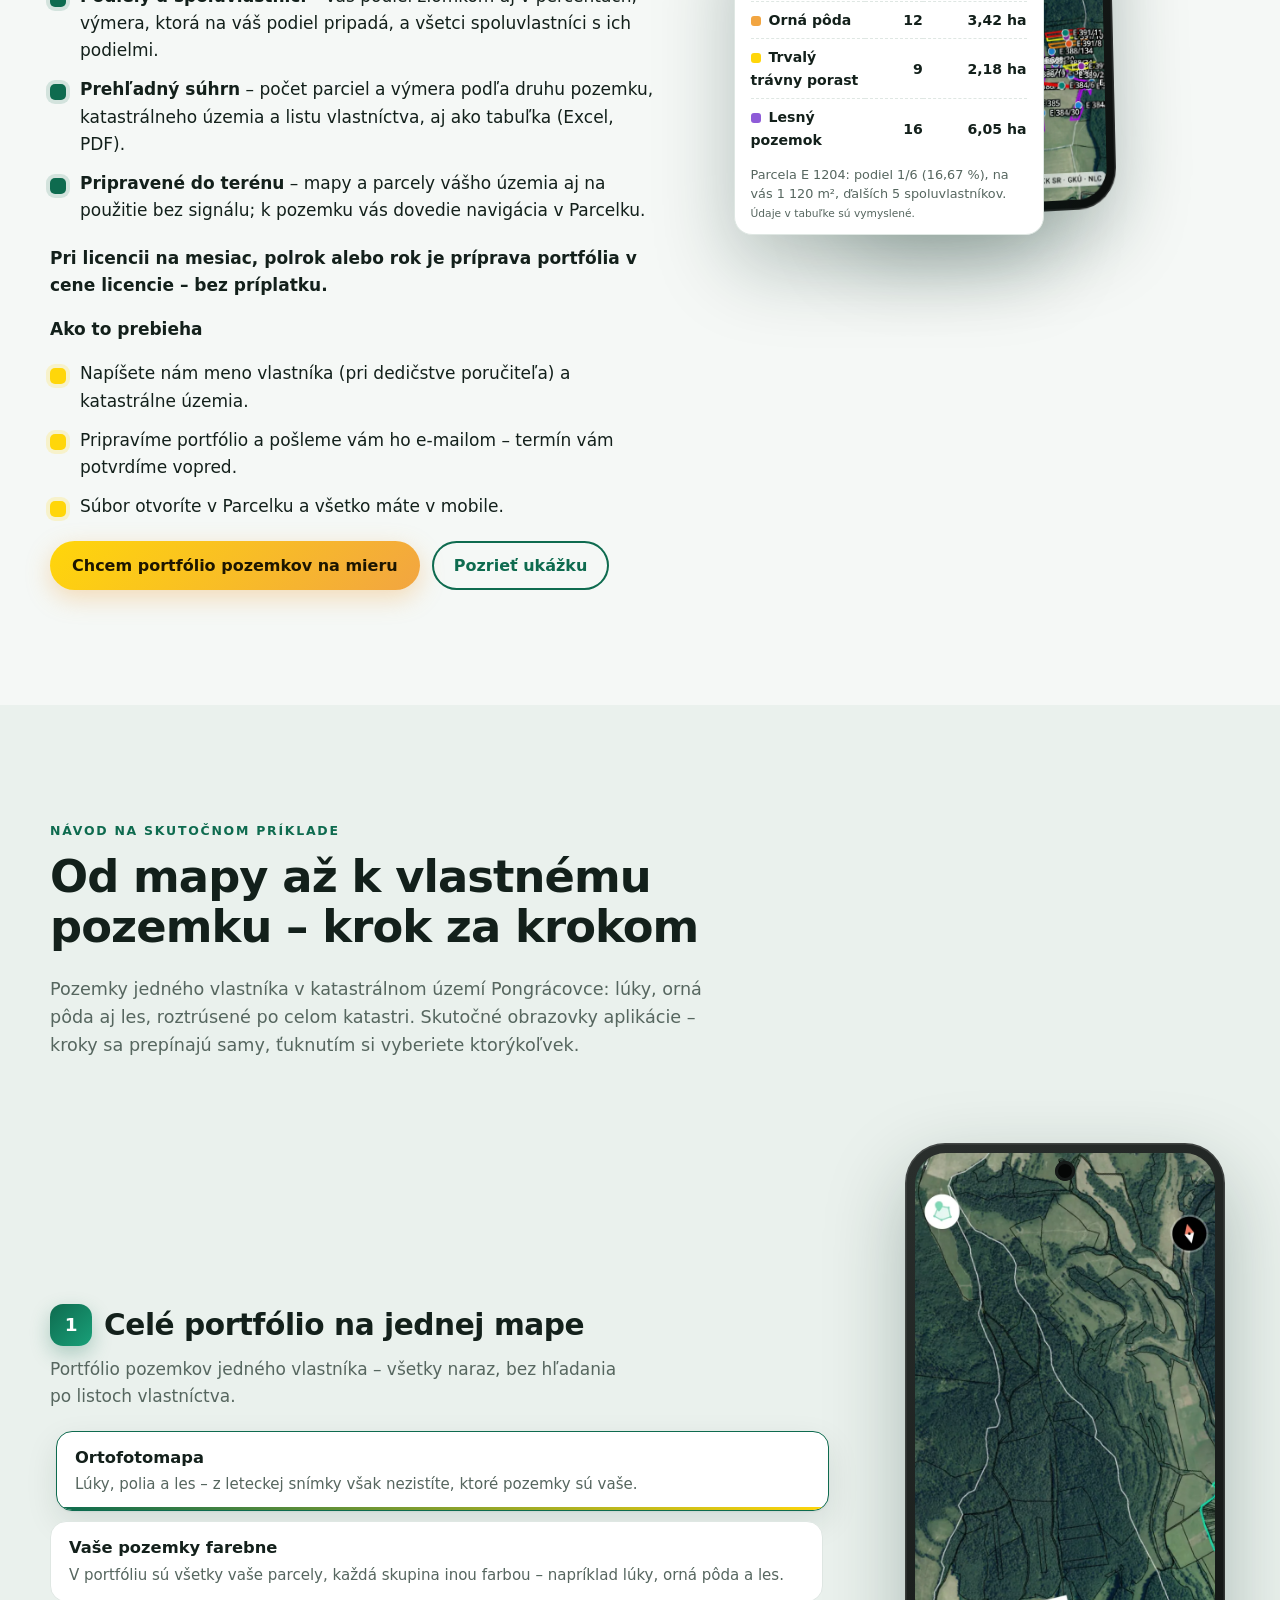
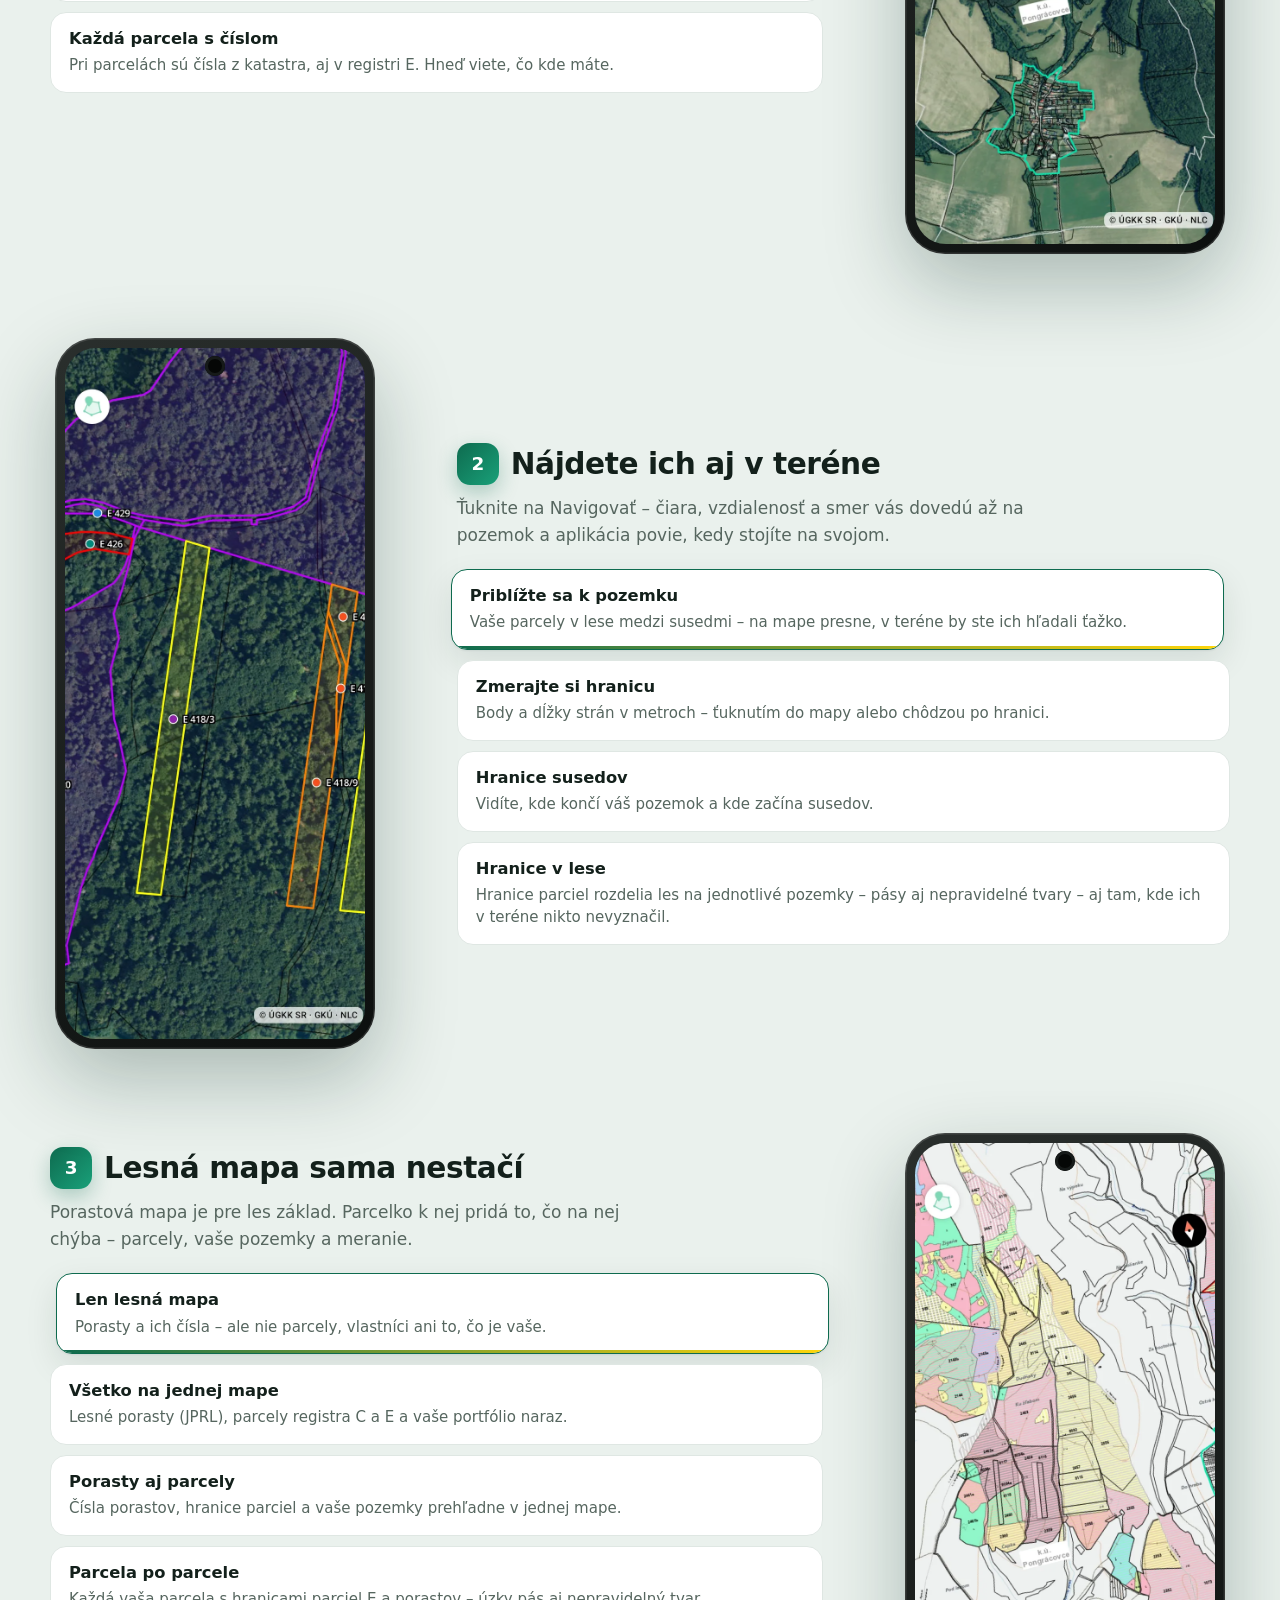
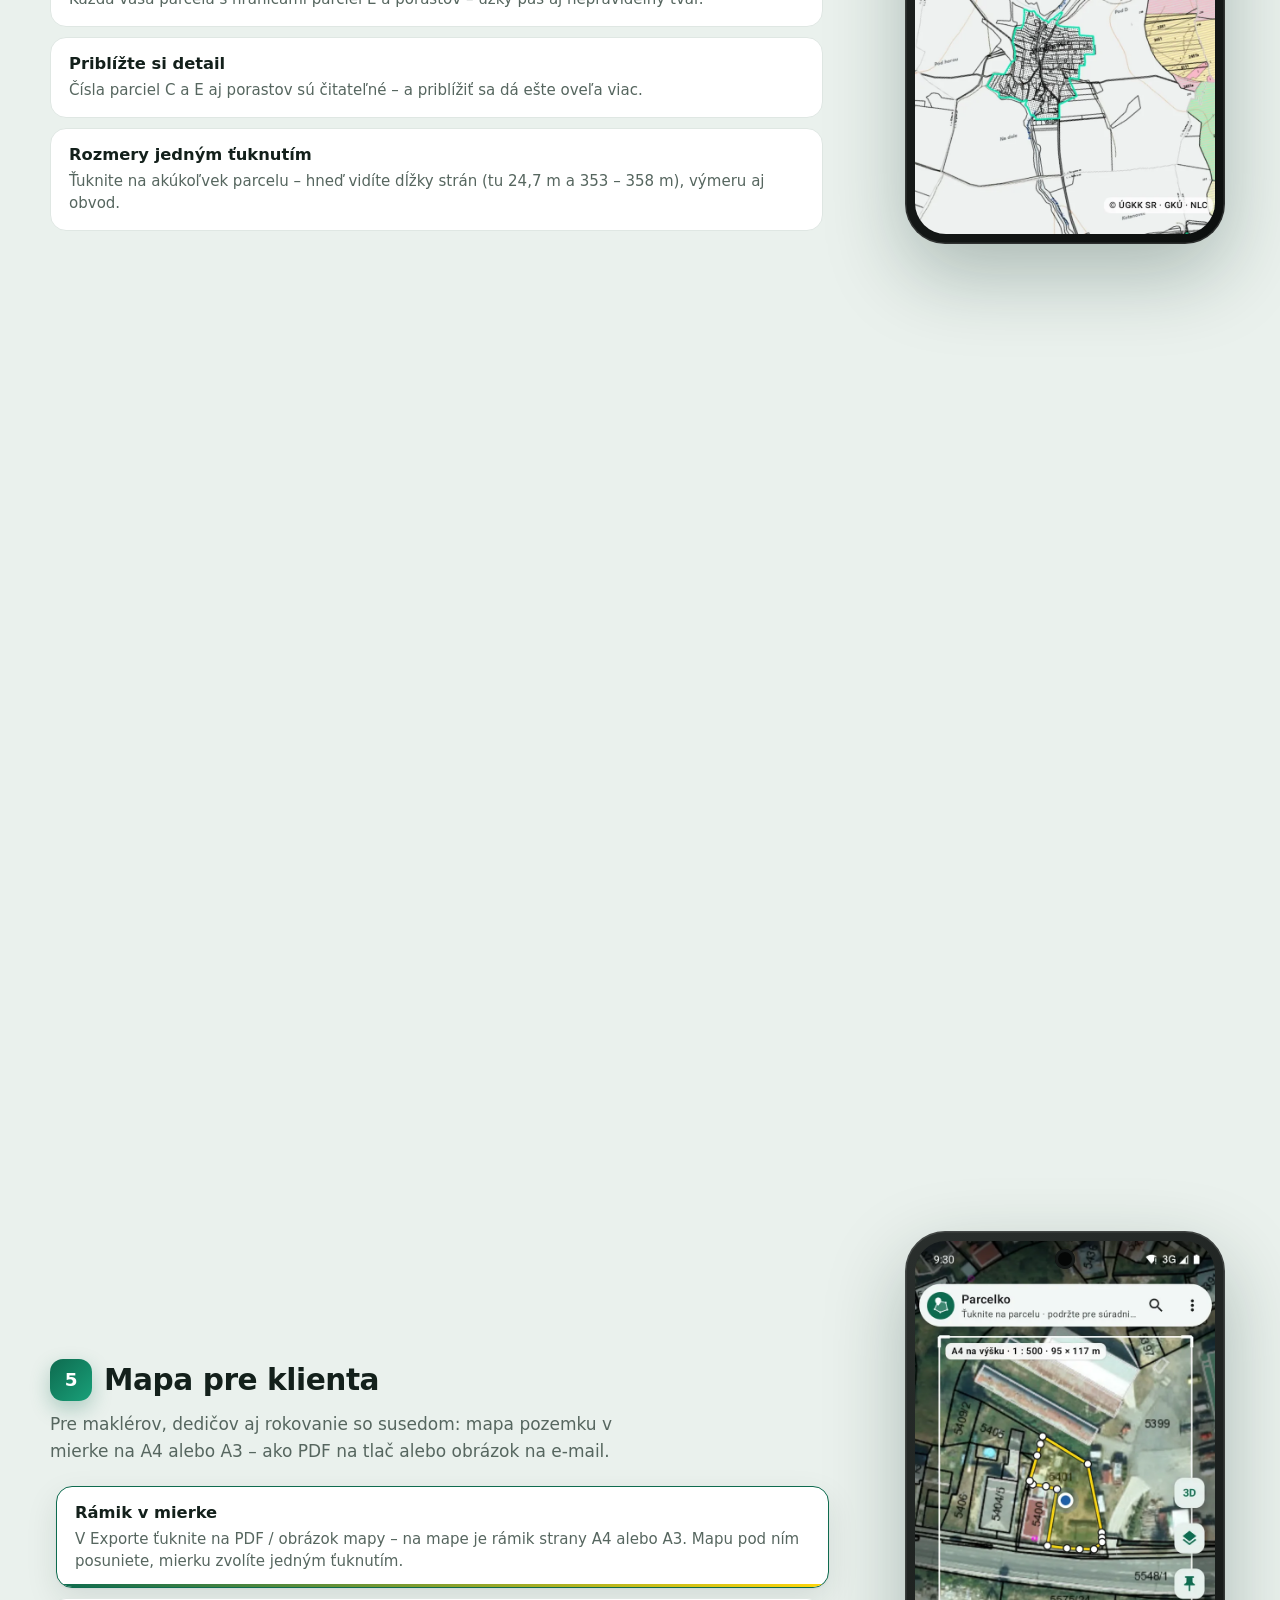
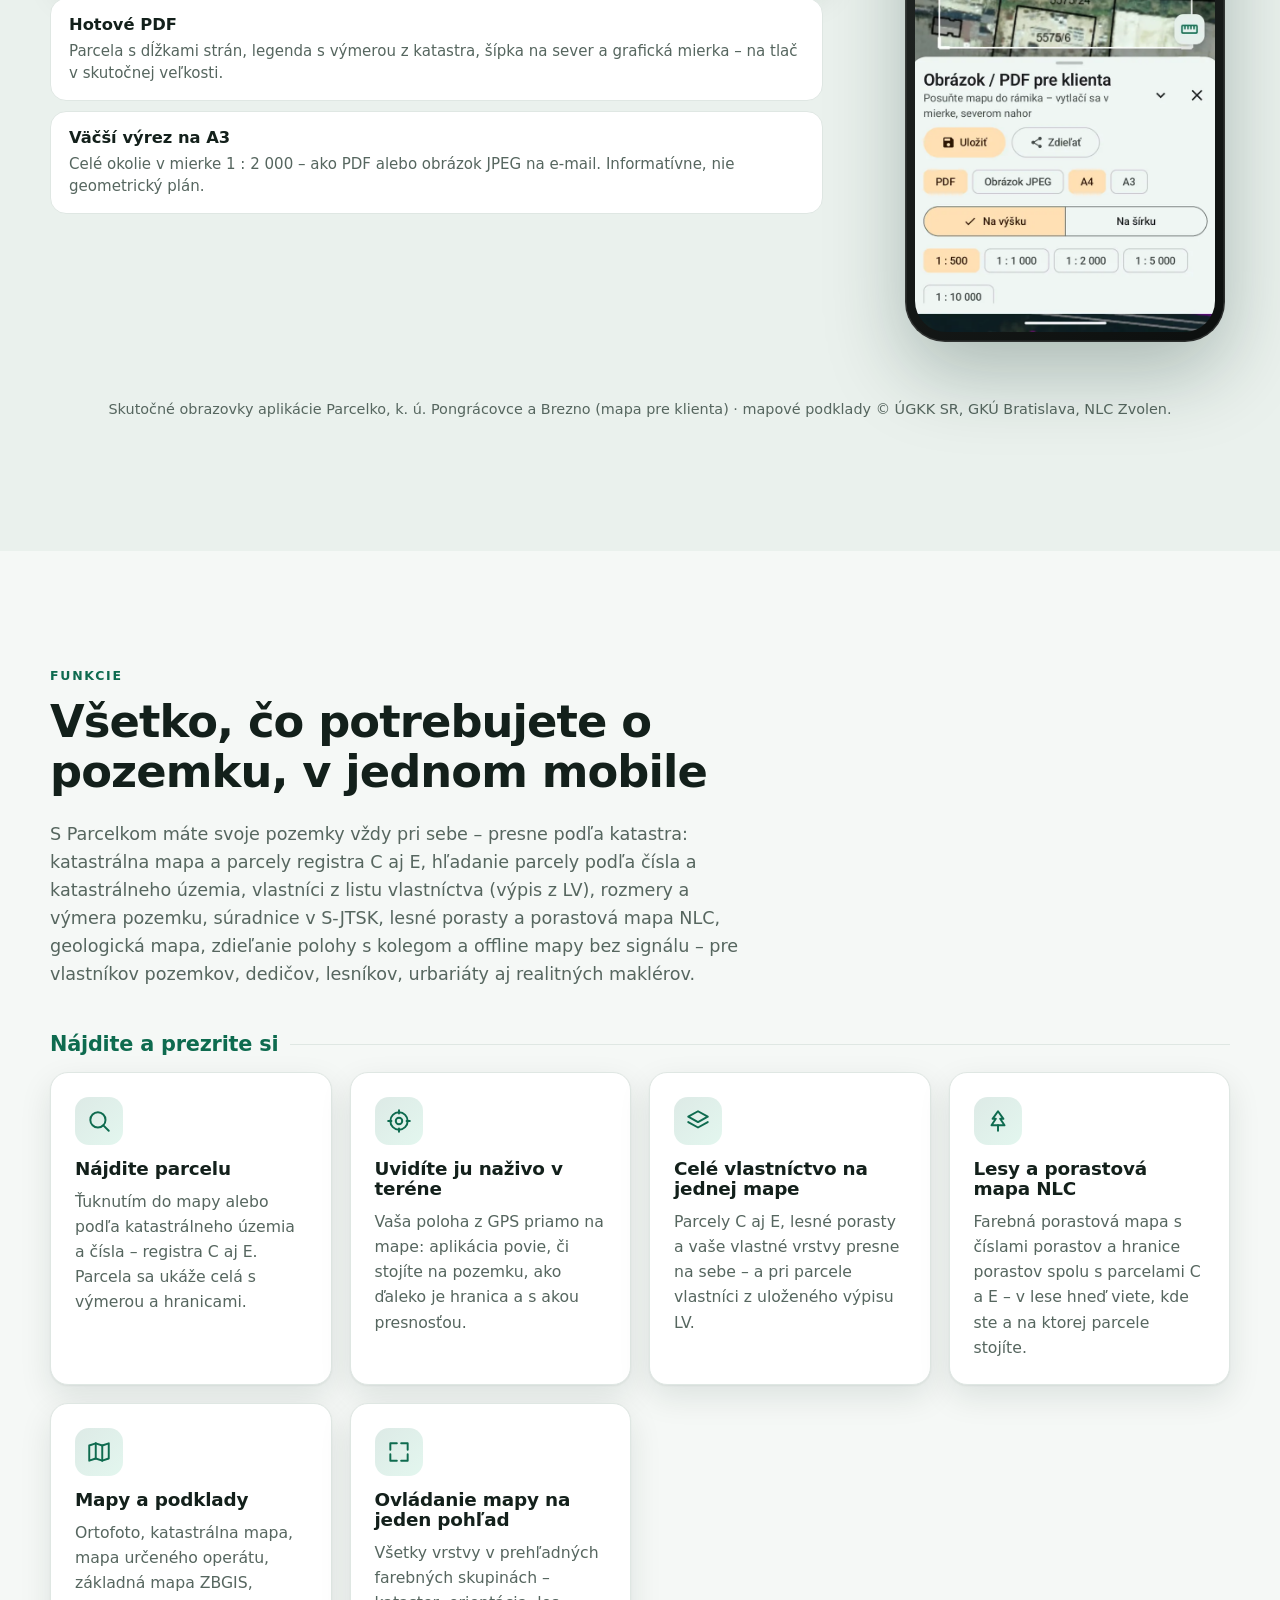
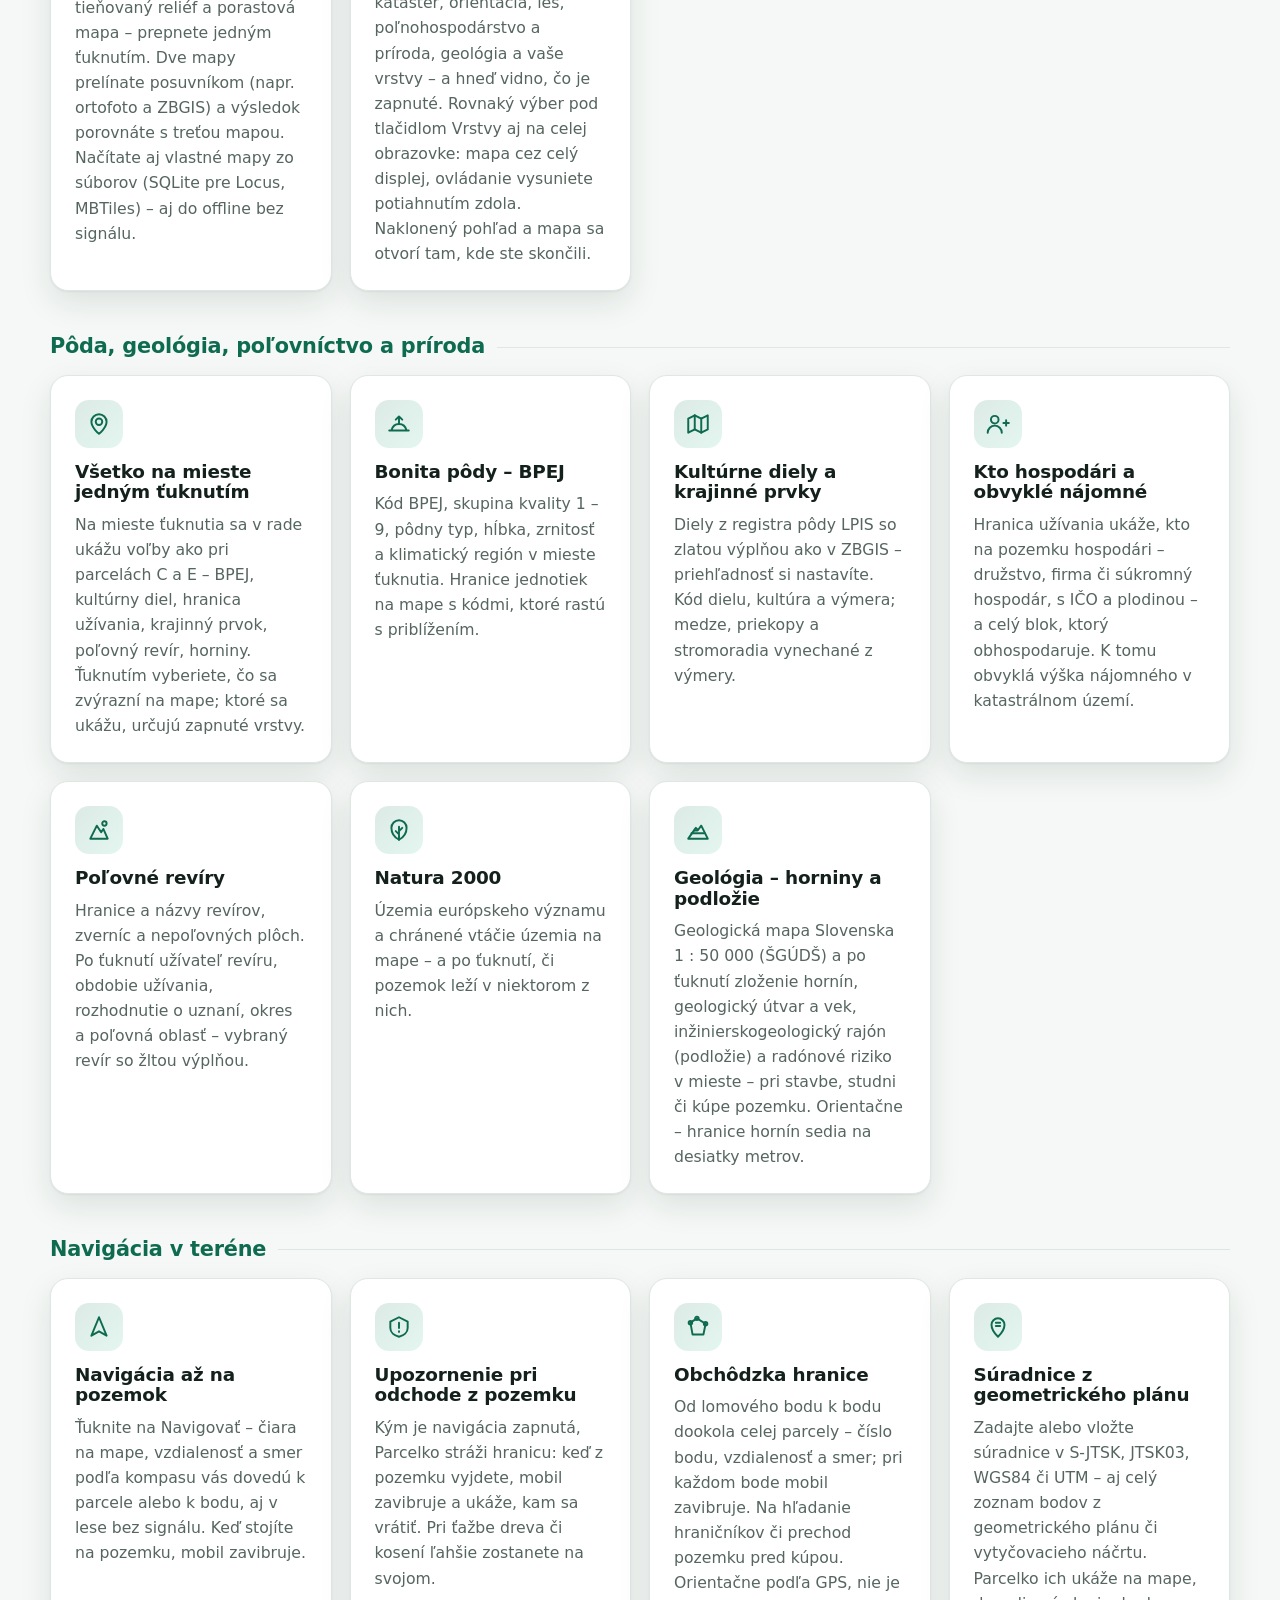
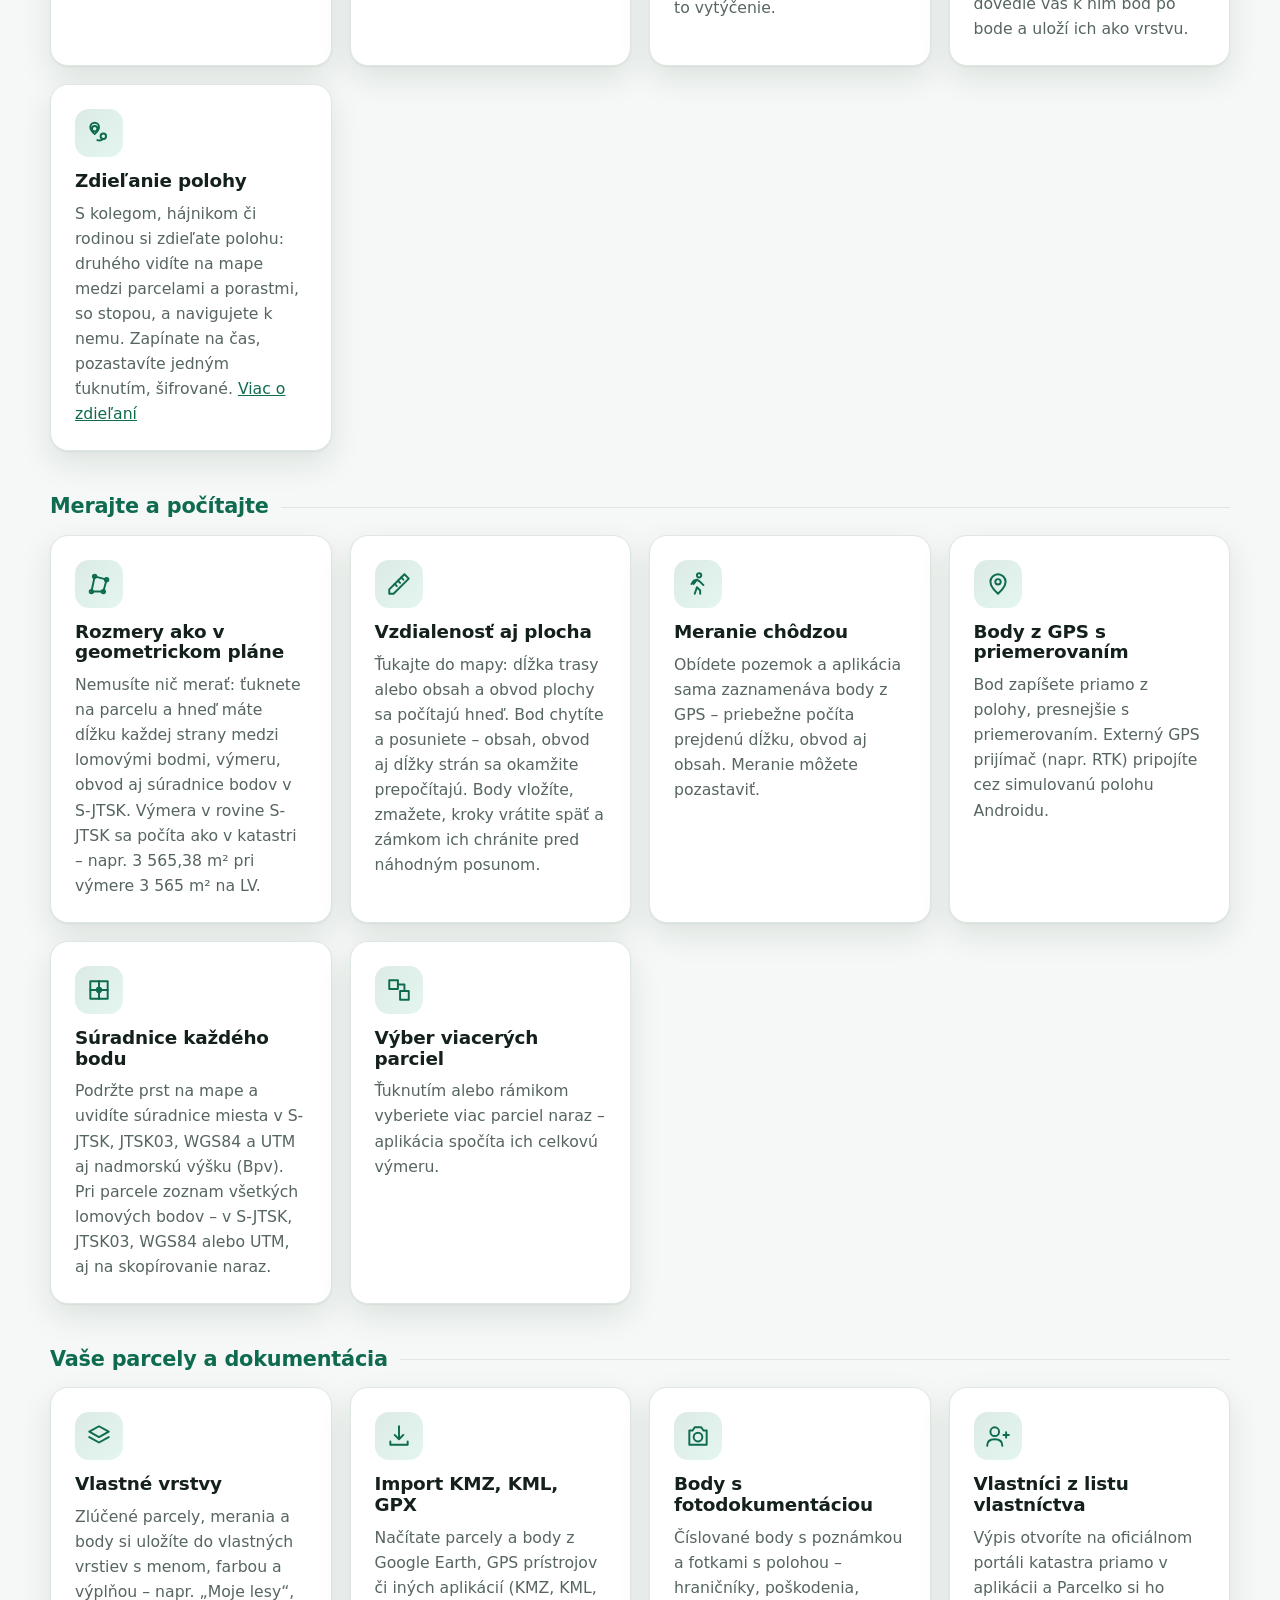
==== commit c798fb08: "Verzia 0.5.12" ====
--- a/index.html
+++ b/index.html
@@ -76,7 +76,7 @@
    "url": "https://parcelko.github.io/",
    "inLanguage": "sk",
    "operatingSystem": "Android 8 a novší",
-   "softwareVersion": "0.5.11",
+   "softwareVersion": "0.5.12",
    "applicationCategory": "UtilitiesApplication",
    "applicationSubCategory": "Kataster nehnuteľností, mapy a meranie pozemkov",
    "downloadUrl": "https://github.com/Parcelko/parcelko.github.io/releases/latest/download/Parcelko.apk",
